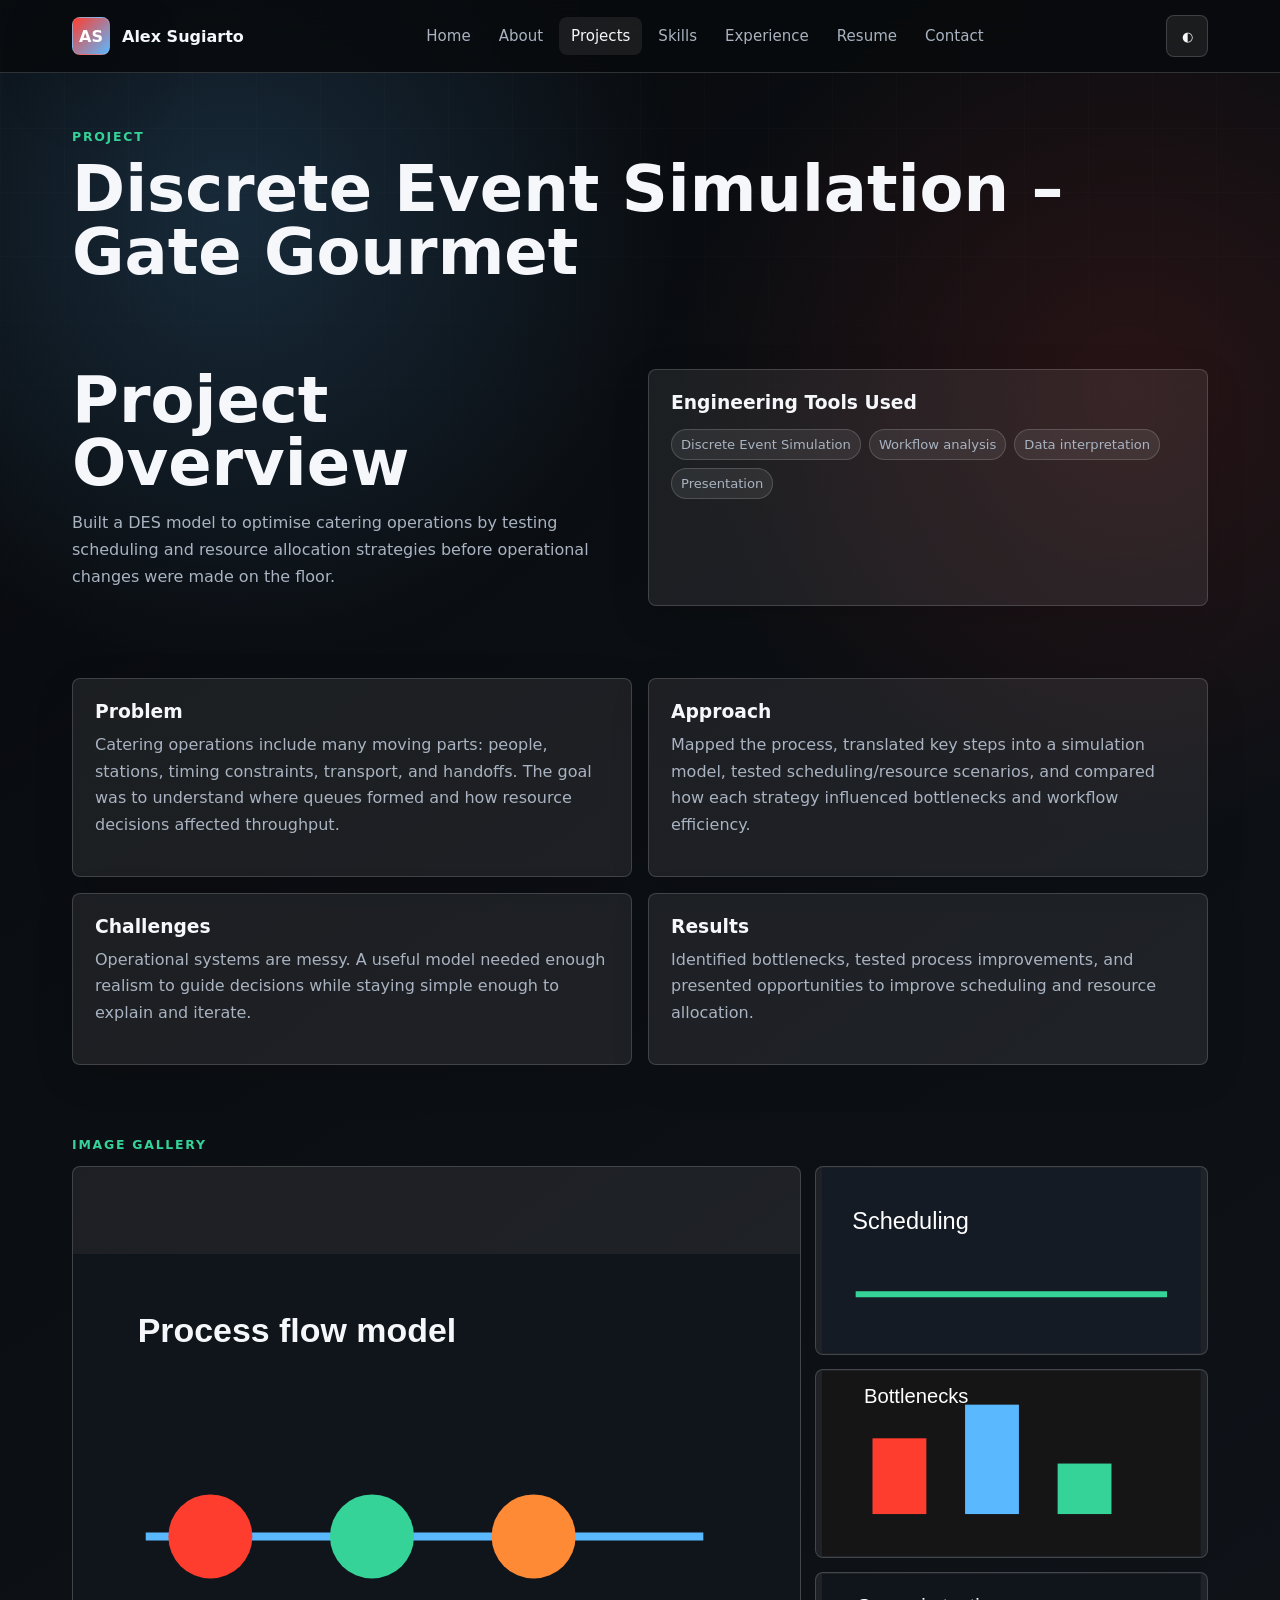
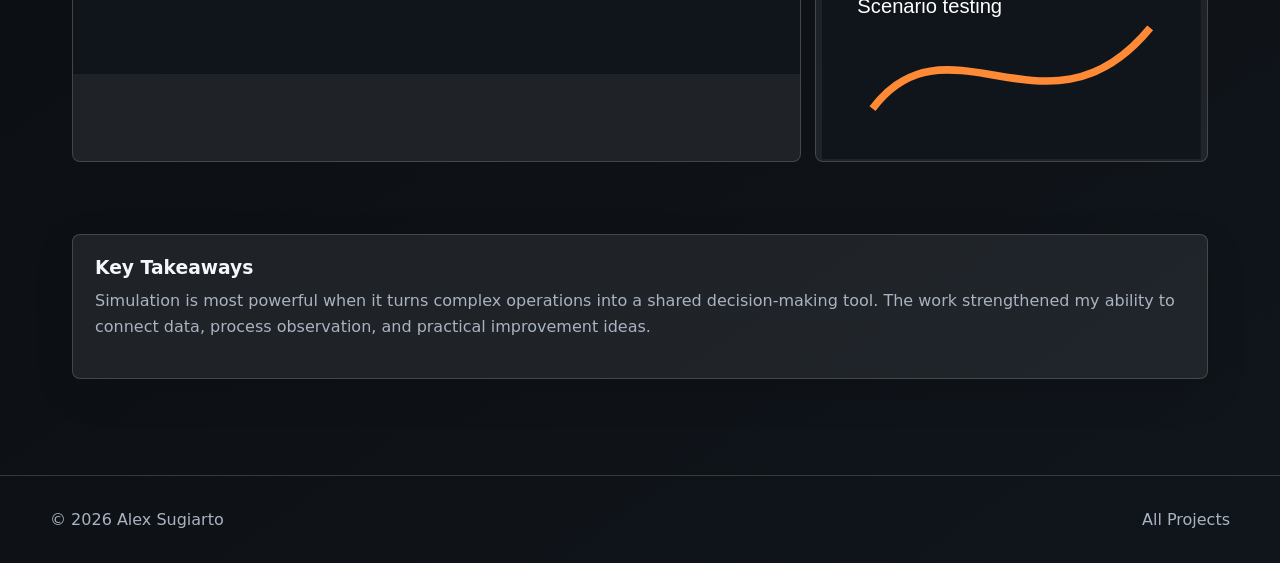
==== projects/gate-gourmet-des.html @ 31aed3fa "Add files via upload" ====
<!doctype html>
<html lang="en" data-theme="dark">
<head><meta charset="utf-8"><meta name="viewport" content="width=device-width, initial-scale=1"><title>Gate Gourmet DES | Alex Sugiarto</title><link rel="stylesheet" href="../assets/styles.css"></head>
<body>
  <header class="site-header"><nav class="nav"><a class="brand" href="../index.html"><span class="brand-mark">AS</span><span>Alex Sugiarto</span></a><div class="nav-links"><a href="../index.html">Home</a><a href="../about.html">About</a><a class="active" href="index.html">Projects</a><a href="../skills.html">Skills</a><a href="../experience.html">Experience</a><a href="../resume.html">Resume</a><a href="../contact.html">Contact</a></div><div class="nav-actions"><button class="icon-btn" data-theme-toggle aria-label="Toggle theme">◐</button><button class="menu-btn" data-menu-toggle aria-label="Open menu">☰</button></div></nav></header>
  <main class="page">
    <p class="eyebrow reveal">Project</p><h1 class="page-title reveal">Discrete Event Simulation – Gate Gourmet</h1>
    <section class="section grid two reveal"><div><h2>Project Overview</h2><p class="section-copy">Built a DES model to optimise catering operations by testing scheduling and resource allocation strategies before operational changes were made on the floor.</p></div><div class="card"><h3>Engineering Tools Used</h3><div class="tag-list"><span class="tag">Discrete Event Simulation</span><span class="tag">Workflow analysis</span><span class="tag">Data interpretation</span><span class="tag">Presentation</span></div></div></section>
    <section class="section grid two reveal"><article class="card"><h3>Problem</h3><p>Catering operations include many moving parts: people, stations, timing constraints, transport, and handoffs. The goal was to understand where queues formed and how resource decisions affected throughput.</p></article><article class="card"><h3>Approach</h3><p>Mapped the process, translated key steps into a simulation model, tested scheduling/resource scenarios, and compared how each strategy influenced bottlenecks and workflow efficiency.</p></article><article class="card"><h3>Challenges</h3><p>Operational systems are messy. A useful model needed enough realism to guide decisions while staying simple enough to explain and iterate.</p></article><article class="card"><h3>Results</h3><p>Identified bottlenecks, tested process improvements, and presented opportunities to improve scheduling and resource allocation.</p></article></section>
    <section class="section reveal" data-gallery><p class="eyebrow">Image Gallery</p><div class="gallery"><div class="gallery-main" data-gallery-main><svg viewBox="0 0 900 520"><rect width="900" height="520" fill="#10151b"/><path d="M90 350 H780" stroke="#5ab8ff" stroke-width="10"/><circle cx="170" cy="350" r="52" fill="#ff3d2e"/><circle cx="370" cy="350" r="52" fill="#36d399"/><circle cx="570" cy="350" r="52" fill="#ff8a36"/><text x="80" y="110" fill="#f5f7fb" font-size="42" font-family="Arial" font-weight="700">Process flow model</text></svg></div><div class="gallery-stack"><button class="gallery-thumb" data-gallery-thumb><svg viewBox="0 0 450 220"><rect width="450" height="220" fill="#141b24"/><path d="M40 150 H410" stroke="#36d399" stroke-width="7"/><text x="36" y="72" fill="#fff" font-size="28" font-family="Arial">Scheduling</text></svg></button><button class="gallery-thumb" data-gallery-thumb><svg viewBox="0 0 450 220"><rect width="450" height="220" fill="#151515"/><rect x="60" y="80" width="64" height="90" fill="#ff3d2e"/><rect x="170" y="40" width="64" height="130" fill="#5ab8ff"/><rect x="280" y="110" width="64" height="60" fill="#36d399"/><text x="50" y="38" fill="#fff" font-size="24" font-family="Arial">Bottlenecks</text></svg></button><button class="gallery-thumb" data-gallery-thumb><svg viewBox="0 0 450 220"><rect width="450" height="220" fill="#10151b"/><path d="M60 160 C150 40 270 210 390 64" fill="none" stroke="#ff8a36" stroke-width="9"/><text x="42" y="46" fill="#fff" font-size="24" font-family="Arial">Scenario testing</text></svg></button></div></div></section>
    <section class="section reveal"><div class="card"><h3>Key Takeaways</h3><p>Simulation is most powerful when it turns complex operations into a shared decision-making tool. The work strengthened my ability to connect data, process observation, and practical improvement ideas.</p></div></section>
  </main><footer class="footer"><div class="footer-inner"><span>© 2026 Alex Sugiarto</span><span><a href="index.html">All Projects</a></span></div></footer><script src="../assets/main.js"></script>
</body></html>
---- assets/styles.css ----
:root {
  color-scheme: dark;
  --bg: #080a0d;
  --bg-2: #10151b;
  --surface: rgba(255, 255, 255, 0.075);
  --surface-strong: rgba(255, 255, 255, 0.12);
  --text: #f5f7fb;
  --muted: #a9b3c1;
  --line: rgba(255, 255, 255, 0.16);
  --accent: #ff3d2e;
  --accent-2: #36d399;
  --accent-3: #5ab8ff;
  --shadow: 0 24px 70px rgba(0, 0, 0, 0.34);
  --radius: 8px;
  --max: 1180px;
  --font: Inter, ui-sans-serif, system-ui, -apple-system, BlinkMacSystemFont, "Segoe UI", sans-serif;
}

:root[data-theme="light"] {
  color-scheme: light;
  --bg: #f6f7f9;
  --bg-2: #ffffff;
  --surface: rgba(9, 18, 29, 0.062);
  --surface-strong: rgba(9, 18, 29, 0.1);
  --text: #111722;
  --muted: #53606f;
  --line: rgba(11, 22, 34, 0.16);
  --shadow: 0 24px 70px rgba(28, 39, 55, 0.14);
}

* { box-sizing: border-box; }

html {
  scroll-behavior: smooth;
}

body {
  margin: 0;
  font-family: var(--font);
  background:
    radial-gradient(circle at 18% 10%, rgba(90, 184, 255, 0.18), transparent 28rem),
    radial-gradient(circle at 88% 18%, rgba(255, 61, 46, 0.12), transparent 28rem),
    linear-gradient(145deg, var(--bg), var(--bg-2));
  color: var(--text);
  min-height: 100vh;
  letter-spacing: 0;
}

body::before {
  content: "";
  position: fixed;
  inset: 0;
  pointer-events: none;
  background-image:
    linear-gradient(rgba(255,255,255,0.035) 1px, transparent 1px),
    linear-gradient(90deg, rgba(255,255,255,0.035) 1px, transparent 1px);
  background-size: 64px 64px;
  mask-image: linear-gradient(to bottom, rgba(0,0,0,0.55), transparent 70%);
}

a { color: inherit; text-decoration: none; }

img, svg { max-width: 100%; display: block; }

.site-header {
  position: sticky;
  top: 0;
  z-index: 20;
  backdrop-filter: blur(18px);
  background: color-mix(in srgb, var(--bg) 82%, transparent);
  border-bottom: 1px solid var(--line);
}

.nav {
  max-width: var(--max);
  margin: 0 auto;
  min-height: 72px;
  padding: 0 22px;
  display: flex;
  align-items: center;
  justify-content: space-between;
  gap: 18px;
}

.brand {
  display: inline-flex;
  align-items: center;
  gap: 12px;
  font-weight: 800;
  white-space: nowrap;
}

.brand-mark {
  width: 38px;
  height: 38px;
  display: grid;
  place-items: center;
  border: 1px solid var(--line);
  background: linear-gradient(135deg, var(--accent), var(--accent-3));
  color: #fff;
  border-radius: 8px;
  box-shadow: var(--shadow);
}

.nav-links {
  display: flex;
  align-items: center;
  gap: 4px;
}

.nav-links a {
  padding: 10px 12px;
  border-radius: 8px;
  color: var(--muted);
  font-size: 0.94rem;
}

.nav-links a:hover,
.nav-links a.active {
  color: var(--text);
  background: var(--surface);
}

.nav-actions {
  display: flex;
  gap: 8px;
  align-items: center;
}

.icon-btn,
.menu-btn {
  width: 42px;
  height: 42px;
  border: 1px solid var(--line);
  background: var(--surface);
  color: var(--text);
  border-radius: 8px;
  display: grid;
  place-items: center;
  cursor: pointer;
}

.menu-btn { display: none; }

.page {
  max-width: var(--max);
  margin: 0 auto;
  padding: 56px 22px 96px;
}

.hero {
  display: grid;
  grid-template-columns: minmax(0, 1.04fr) minmax(320px, 0.96fr);
  gap: clamp(28px, 5vw, 72px);
  align-items: center;
  min-height: calc(100vh - 90px);
  padding-top: 16px;
}

.eyebrow {
  color: var(--accent-2);
  text-transform: uppercase;
  font-size: 0.78rem;
  font-weight: 800;
  letter-spacing: 0.14em;
  margin: 0 0 14px;
}

h1, h2, h3, p { margin-top: 0; }

h1 {
  font-size: clamp(3rem, 9vw, 7.4rem);
  line-height: 0.92;
  margin-bottom: 20px;
}

.title-line {
  color: var(--muted);
  font-size: clamp(1.15rem, 2.2vw, 1.55rem);
  margin-bottom: 24px;
}

.lead {
  color: var(--muted);
  font-size: 1.08rem;
  line-height: 1.72;
  max-width: 70ch;
}

.hero-actions,
.button-row {
  display: flex;
  flex-wrap: wrap;
  gap: 12px;
  margin-top: 28px;
}

.btn {
  display: inline-flex;
  align-items: center;
  justify-content: center;
  gap: 10px;
  min-height: 46px;
  padding: 0 18px;
  border-radius: 8px;
  border: 1px solid var(--line);
  color: var(--text);
  background: var(--surface);
  font-weight: 800;
  cursor: pointer;
  transition: transform 180ms ease, background 180ms ease, border-color 180ms ease;
}

.btn:hover {
  transform: translateY(-2px);
  background: var(--surface-strong);
}

.btn.primary {
  border-color: transparent;
  background: linear-gradient(135deg, var(--accent), #ff8a36);
  color: #fff;
}

.visual-stage {
  position: relative;
  min-height: 520px;
  display: grid;
  align-items: end;
}

.portrait-card {
  border: 1px solid var(--line);
  border-radius: var(--radius);
  overflow: hidden;
  background: linear-gradient(160deg, rgba(255,255,255,0.12), rgba(255,255,255,0.035));
  box-shadow: var(--shadow);
}

.portrait-card img,
.portrait-card svg {
  width: 100%;
  aspect-ratio: 4 / 5;
  object-fit: cover;
}

.telemetry {
  position: absolute;
  left: -18px;
  bottom: 34px;
  width: min(310px, 72%);
  border: 1px solid var(--line);
  border-radius: var(--radius);
  padding: 16px;
  background: color-mix(in srgb, var(--bg-2) 78%, transparent);
  backdrop-filter: blur(18px);
  box-shadow: var(--shadow);
}

.telemetry strong { display: block; margin-bottom: 8px; }

.meter {
  height: 7px;
  border-radius: 999px;
  background: var(--surface);
  overflow: hidden;
  margin: 10px 0;
}

.meter span {
  display: block;
  height: 100%;
  width: var(--value);
  background: linear-gradient(90deg, var(--accent), var(--accent-2), var(--accent-3));
}

.section {
  padding: 72px 0 0;
}

.section-head {
  display: flex;
  align-items: end;
  justify-content: space-between;
  gap: 24px;
  margin-bottom: 26px;
}

.section h2,
.page-title {
  font-size: clamp(2.05rem, 5vw, 4.4rem);
  line-height: 0.98;
  margin-bottom: 14px;
}

.section-copy {
  color: var(--muted);
  line-height: 1.7;
  max-width: 760px;
}

.grid {
  display: grid;
  gap: 16px;
}

.grid.two { grid-template-columns: repeat(2, minmax(0, 1fr)); }
.grid.three { grid-template-columns: repeat(3, minmax(0, 1fr)); }
.grid.four { grid-template-columns: repeat(4, minmax(0, 1fr)); }

.card {
  border: 1px solid var(--line);
  border-radius: var(--radius);
  background: var(--surface);
  padding: 22px;
  box-shadow: 0 12px 40px rgba(0,0,0,0.12);
}

.card h3 { margin-bottom: 10px; }

.card p,
.card li {
  color: var(--muted);
  line-height: 1.65;
}

.snapshot {
  display: grid;
  grid-template-columns: repeat(3, minmax(0, 1fr));
  gap: 12px;
}

.snapshot span {
  min-height: 74px;
  border: 1px solid var(--line);
  border-radius: 8px;
  background: var(--surface);
  padding: 14px;
  display: flex;
  align-items: end;
  font-weight: 800;
}

.project-card {
  display: grid;
  min-height: 300px;
  overflow: hidden;
  padding: 0;
}

.project-card .project-art {
  min-height: 155px;
  background: linear-gradient(135deg, rgba(255,61,46,0.24), rgba(90,184,255,0.2));
  border-bottom: 1px solid var(--line);
  display: grid;
  place-items: center;
}

.project-card .project-body {
  padding: 20px;
}

.mini-art {
  width: 100%;
  aspect-ratio: 16 / 9;
  border: 1px solid var(--line);
  border-radius: 8px;
  overflow: hidden;
  margin-bottom: 16px;
  background: var(--surface);
}

.mini-art svg {
  width: 100%;
  height: 100%;
}

.tag-list {
  display: flex;
  flex-wrap: wrap;
  gap: 8px;
  margin-top: 16px;
}

.tag {
  border: 1px solid var(--line);
  background: var(--surface);
  padding: 7px 9px;
  border-radius: 999px;
  color: var(--muted);
  font-size: 0.82rem;
}

.timeline {
  position: relative;
  display: grid;
  gap: 16px;
}

.timeline::before {
  content: "";
  position: absolute;
  left: 14px;
  top: 10px;
  bottom: 10px;
  width: 2px;
  background: var(--line);
}

.timeline-item {
  position: relative;
  padding-left: 46px;
}

.timeline-item::before {
  content: "";
  position: absolute;
  left: 6px;
  top: 22px;
  width: 18px;
  height: 18px;
  border-radius: 999px;
  background: var(--accent);
  box-shadow: 0 0 0 8px color-mix(in srgb, var(--accent) 22%, transparent);
}

.gallery {
  display: grid;
  grid-template-columns: 1.3fr 0.7fr;
  gap: 14px;
}

.gallery-main,
.gallery-thumb {
  border: 1px solid var(--line);
  border-radius: var(--radius);
  background: var(--surface);
  overflow: hidden;
}

.gallery-main svg,
.gallery-thumb svg {
  width: 100%;
  height: 100%;
}

.gallery-main {
  min-height: 420px;
}

.gallery-stack {
  display: grid;
  gap: 14px;
}

.gallery-thumb {
  min-height: 132px;
  cursor: pointer;
}

.skill-card {
  position: relative;
  overflow: hidden;
}

.skill-card::after {
  content: "";
  position: absolute;
  inset: auto 0 0 0;
  height: 4px;
  background: linear-gradient(90deg, var(--accent), var(--accent-2), var(--accent-3));
  transform: scaleX(var(--level, 0.8));
  transform-origin: left;
}

.resume-frame {
  width: 100%;
  min-height: 720px;
  border: 1px solid var(--line);
  border-radius: var(--radius);
  background: var(--surface);
}

.contact-form {
  display: grid;
  gap: 12px;
}

.field {
  display: grid;
  gap: 7px;
  color: var(--muted);
  font-weight: 700;
}

input, textarea {
  width: 100%;
  border: 1px solid var(--line);
  border-radius: 8px;
  background: color-mix(in srgb, var(--bg-2) 72%, transparent);
  color: var(--text);
  min-height: 46px;
  padding: 12px 13px;
  font: inherit;
}

textarea {
  min-height: 150px;
  resize: vertical;
}

.footer {
  border-top: 1px solid var(--line);
  padding: 34px 22px;
  color: var(--muted);
}

.footer-inner {
  max-width: var(--max);
  margin: 0 auto;
  display: flex;
  justify-content: space-between;
  gap: 18px;
  flex-wrap: wrap;
}

.reveal {
  opacity: 0;
  transform: translateY(22px);
  transition: opacity 650ms ease, transform 650ms ease;
}

.reveal.in-view {
  opacity: 1;
  transform: translateY(0);
}

@media (max-width: 980px) {
  .hero,
  .grid.two,
  .grid.three,
  .grid.four,
  .gallery {
    grid-template-columns: 1fr;
  }

  .visual-stage {
    min-height: auto;
  }

  .telemetry {
    position: relative;
    left: auto;
    bottom: auto;
    width: 100%;
    margin-top: 12px;
  }

  .snapshot {
    grid-template-columns: repeat(2, minmax(0, 1fr));
  }

  .nav-links {
    position: fixed;
    inset: 72px 12px auto;
    display: none;
    flex-direction: column;
    align-items: stretch;
    padding: 10px;
    border: 1px solid var(--line);
    border-radius: 8px;
    background: var(--bg-2);
    box-shadow: var(--shadow);
  }

  .nav-links.open {
    display: flex;
  }

  .menu-btn { display: grid; }
}

@media (max-width: 620px) {
  .page { padding-top: 34px; }
  .snapshot { grid-template-columns: 1fr; }
  .section-head { display: block; }
  .hero-actions .btn,
  .button-row .btn { width: 100%; }
  .gallery-main { min-height: 300px; }
}

@media (prefers-reduced-motion: reduce) {
  *, *::before, *::after {
    animation-duration: 0.01ms !important;
    transition-duration: 0.01ms !important;
    scroll-behavior: auto !important;
  }
}
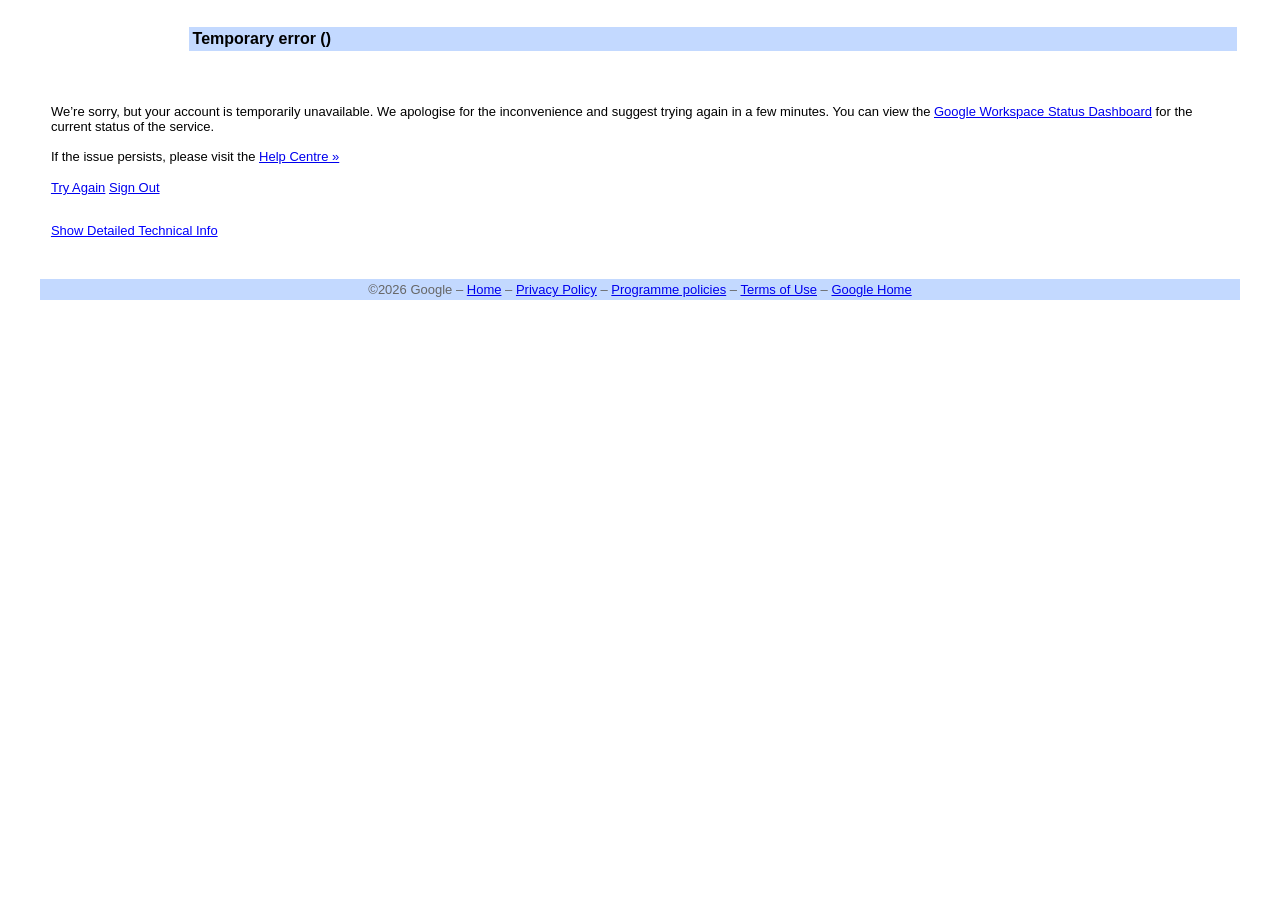
==== commit c7e45938: "Add files via upload" ====
--- a/projects/gate-gourmet-des.html
+++ b/projects/gate-gourmet-des.html
@@ -1,13 +1,158 @@
-<!doctype html>
-<html lang="en" data-theme="dark">
-<head><meta charset="utf-8"><meta name="viewport" content="width=device-width, initial-scale=1"><title>Gate Gourmet DES | Alex Sugiarto</title><link rel="stylesheet" href="../assets/styles.css"></head>
-<body>
-  <header class="site-header"><nav class="nav"><a class="brand" href="../index.html"><span class="brand-mark">AS</span><span>Alex Sugiarto</span></a><div class="nav-links"><a href="../index.html">Home</a><a href="../about.html">About</a><a class="active" href="index.html">Projects</a><a href="../skills.html">Skills</a><a href="../experience.html">Experience</a><a href="../resume.html">Resume</a><a href="../contact.html">Contact</a></div><div class="nav-actions"><button class="icon-btn" data-theme-toggle aria-label="Toggle theme">◐</button><button class="menu-btn" data-menu-toggle aria-label="Open menu">☰</button></div></nav></header>
-  <main class="page">
-    <p class="eyebrow reveal">Project</p><h1 class="page-title reveal">Discrete Event Simulation – Gate Gourmet</h1>
-    <section class="section grid two reveal"><div><h2>Project Overview</h2><p class="section-copy">Built a DES model to optimise catering operations by testing scheduling and resource allocation strategies before operational changes were made on the floor.</p></div><div class="card"><h3>Engineering Tools Used</h3><div class="tag-list"><span class="tag">Discrete Event Simulation</span><span class="tag">Workflow analysis</span><span class="tag">Data interpretation</span><span class="tag">Presentation</span></div></div></section>
-    <section class="section grid two reveal"><article class="card"><h3>Problem</h3><p>Catering operations include many moving parts: people, stations, timing constraints, transport, and handoffs. The goal was to understand where queues formed and how resource decisions affected throughput.</p></article><article class="card"><h3>Approach</h3><p>Mapped the process, translated key steps into a simulation model, tested scheduling/resource scenarios, and compared how each strategy influenced bottlenecks and workflow efficiency.</p></article><article class="card"><h3>Challenges</h3><p>Operational systems are messy. A useful model needed enough realism to guide decisions while staying simple enough to explain and iterate.</p></article><article class="card"><h3>Results</h3><p>Identified bottlenecks, tested process improvements, and presented opportunities to improve scheduling and resource allocation.</p></article></section>
-    <section class="section reveal" data-gallery><p class="eyebrow">Image Gallery</p><div class="gallery"><div class="gallery-main" data-gallery-main><svg viewBox="0 0 900 520"><rect width="900" height="520" fill="#10151b"/><path d="M90 350 H780" stroke="#5ab8ff" stroke-width="10"/><circle cx="170" cy="350" r="52" fill="#ff3d2e"/><circle cx="370" cy="350" r="52" fill="#36d399"/><circle cx="570" cy="350" r="52" fill="#ff8a36"/><text x="80" y="110" fill="#f5f7fb" font-size="42" font-family="Arial" font-weight="700">Process flow model</text></svg></div><div class="gallery-stack"><button class="gallery-thumb" data-gallery-thumb><svg viewBox="0 0 450 220"><rect width="450" height="220" fill="#141b24"/><path d="M40 150 H410" stroke="#36d399" stroke-width="7"/><text x="36" y="72" fill="#fff" font-size="28" font-family="Arial">Scheduling</text></svg></button><button class="gallery-thumb" data-gallery-thumb><svg viewBox="0 0 450 220"><rect width="450" height="220" fill="#151515"/><rect x="60" y="80" width="64" height="90" fill="#ff3d2e"/><rect x="170" y="40" width="64" height="130" fill="#5ab8ff"/><rect x="280" y="110" width="64" height="60" fill="#36d399"/><text x="50" y="38" fill="#fff" font-size="24" font-family="Arial">Bottlenecks</text></svg></button><button class="gallery-thumb" data-gallery-thumb><svg viewBox="0 0 450 220"><rect width="450" height="220" fill="#10151b"/><path d="M60 160 C150 40 270 210 390 64" fill="none" stroke="#ff8a36" stroke-width="9"/><text x="42" y="46" fill="#fff" font-size="24" font-family="Arial">Scenario testing</text></svg></button></div></div></section>
-    <section class="section reveal"><div class="card"><h3>Key Takeaways</h3><p>Simulation is most powerful when it turns complex operations into a shared decision-making tool. The work strengthened my ability to connect data, process observation, and practical improvement ideas.</p></div></section>
-  </main><footer class="footer"><div class="footer-inner"><span>© 2026 Alex Sugiarto</span><span><a href="index.html">All Projects</a></span></div></footer><script src="../assets/main.js"></script>
-</body></html>
+<!DOCTYPE html><html lang="en-GB"><head><script nonce="fDxkL8TnKhTzaaH8ArAQYQ">window['ppConfig'] = {productName: 'f5d2d15df40228d131c077757f2e5597', deleteIsEnforced:  false , sealIsEnforced:  false , heartbeatRate:  0.5 , periodicReportingRateMillis:  60000.0 , disableAllReporting:  true };(function(){'use strict';function k(a){var b=0;return function(){return b<a.length?{done:!1,value:a[b++]}:{done:!0}}}function l(a){var b=typeof Symbol!="undefined"&&Symbol.iterator&&a[Symbol.iterator];if(b)return b.call(a);if(typeof a.length=="number")return{next:k(a)};throw Error(String(a)+" is not an iterable or ArrayLike");}var m=typeof Object.defineProperties=="function"?Object.defineProperty:function(a,b,c){if(a==Array.prototype||a==Object.prototype)return a;a[b]=c.value;return a};
+function n(a){a=["object"==typeof globalThis&&globalThis,a,"object"==typeof window&&window,"object"==typeof self&&self,"object"==typeof global&&global];for(var b=0;b<a.length;++b){var c=a[b];if(c&&c.Math==Math)return c}throw Error("Cannot find global object");}var p=n(this);function q(a,b){if(b)a:{var c=p;a=a.split(".");for(var d=0;d<a.length-1;d++){var e=a[d];if(!(e in c))break a;c=c[e]}a=a[a.length-1];d=c[a];b=b(d);b!=d&&b!=null&&m(c,a,{configurable:!0,writable:!0,value:b})}}
+q("Object.is",function(a){return a?a:function(b,c){return b===c?b!==0||1/b===1/c:b!==b&&c!==c}});q("Array.prototype.includes",function(a){return a?a:function(b,c){var d=this;d instanceof String&&(d=String(d));var e=d.length;c=c||0;for(c<0&&(c=Math.max(c+e,0));c<e;c++){var f=d[c];if(f===b||Object.is(f,b))return!0}return!1}});
+q("String.prototype.includes",function(a){return a?a:function(b,c){if(this==null)throw new TypeError("The 'this' value for String.prototype.includes must not be null or undefined");if(b instanceof RegExp)throw new TypeError("First argument to String.prototype.includes must not be a regular expression");return this.indexOf(b,c||0)!==-1}});function r(a,b,c){a("https://csp.withgoogle.com/csp/proto/"+encodeURIComponent(b),JSON.stringify(c))}function t(){var a;if((a=window.ppConfig)==null?0:a.disableAllReporting)return function(){};var b,c,d,e;return(e=(b=window)==null?void 0:(c=b.navigator)==null?void 0:(d=c.sendBeacon)==null?void 0:d.bind(navigator))!=null?e:u}function u(a,b){var c=new XMLHttpRequest;c.open("POST",a);c.send(b)}
+function v(){var a=(w=Object.prototype)==null?void 0:w.__lookupGetter__("__proto__"),b=x,c=y;return function(){var d=a.call(this),e,f,g,h;r(c,b,{type:"ACCESS_GET",origin:(f=window.location.origin)!=null?f:"unknown",report:{className:(g=d==null?void 0:(e=d.constructor)==null?void 0:e.name)!=null?g:"unknown",stackTrace:(h=Error().stack)!=null?h:"unknown"}});return d}}
+function z(){var a=(A=Object.prototype)==null?void 0:A.__lookupSetter__("__proto__"),b=x,c=y;return function(d){d=a.call(this,d);var e,f,g,h;r(c,b,{type:"ACCESS_SET",origin:(f=window.location.origin)!=null?f:"unknown",report:{className:(g=d==null?void 0:(e=d.constructor)==null?void 0:e.name)!=null?g:"unknown",stackTrace:(h=Error().stack)!=null?h:"unknown"}});return d}}function B(a,b){C(a.productName,b);setInterval(function(){C(a.productName,b)},a.periodicReportingRateMillis)}
+var D="constructor __defineGetter__ __defineSetter__ hasOwnProperty __lookupGetter__ __lookupSetter__ isPrototypeOf propertyIsEnumerable toString valueOf __proto__ toLocaleString x_ngfn_x".split(" "),E=D.concat,F=navigator.userAgent.match(/Firefox\/([0-9]+)\./),G=(!F||F.length<2?0:Number(F[1])<75)?["toSource"]:[],H;if(G instanceof Array)H=G;else{for(var I=l(G),J,K=[];!(J=I.next()).done;)K.push(J.value);H=K}var L=E.call(D,H),M=[];
+function C(a,b){for(var c=[],d=l(Object.getOwnPropertyNames(Object.prototype)),e=d.next();!e.done;e=d.next())e=e.value,L.includes(e)||M.includes(e)||c.push(e);e=Object.prototype;d=[];for(var f=0;f<c.length;f++){var g=c[f];d[f]={name:g,descriptor:Object.getOwnPropertyDescriptor(Object.prototype,g),type:typeof e[g]}}if(d.length!==0){c=l(d);for(e=c.next();!e.done;e=c.next())M.push(e.value.name);var h;r(b,a,{type:"SEAL",origin:(h=window.location.origin)!=null?h:"unknown",report:{blockers:d}})}};var N=Math.random(),O=t(),P=window.ppConfig;P&&(P.disableAllReporting||P.deleteIsEnforced&&P.sealIsEnforced||N<P.heartbeatRate&&r(O,P.productName,{origin:window.location.origin,type:"HEARTBEAT"}));var y=t(),Q=window.ppConfig;if(Q)if(Q.deleteIsEnforced)delete Object.prototype.__proto__;else if(!Q.disableAllReporting){var x=Q.productName;try{var w,A;Object.defineProperty(Object.prototype,"__proto__",{enumerable:!1,get:v(),set:z()})}catch(a){}}
+(function(){var a=t(),b=window.ppConfig;b&&(b.sealIsEnforced?Object.seal(Object.prototype):b.disableAllReporting||(document.readyState!=="loading"?B(b,a):document.addEventListener("DOMContentLoaded",function(){B(b,a)})))})();}).call(this);
+</script><meta http-equiv="Content-Type" content="text/html; charset=UTF-8"><title>Gmail</title><meta http-equiv="X-UA-Compatible" content="IE=edge"><meta name="google" value="notranslate"><meta name="application-name" content="Gmail"><meta name="description" content="Google&#39;s approach to email"><meta name="application-url" content="https://mail.google.com/mail/u/0/"><meta name="google" content="notranslate"><link rel="canonical" href="https://mail.google.com/mail/"/><link rel="shortcut icon" href="https://ssl.gstatic.com/ui/v1/icons/mail/images/favicon_gmail_2026_v2.ico" type="image/x-icon"><link rel="alternate" type="application/atom+xml" title="Gmail Atom Feed" href="feed/atom"><link rel="manifest" href="/mail/u/0/manifest.json" crossorigin="use-credentials"><link rel="preload" as="script" href="/_/scs/mail-static/_/js/k=gmail.main.en_GB.kQZ5mRZDHFQ.es5.OL/am=wAIAAAAAIPGnAvD4f08fbAABAP_lwc_XB_5aF93_fxgCwYCHgKkeDaAH0GWtkJ7____d_FoA_N2Gy3A-fyQAIMDW0W358BCrqzQCAFwAAMCpm5xmAgAAAAAAAAAAAAAAAAAAAHxGNjIpMA/d=1/im=1/dg=0/br=1/wt=1/rs=AHGWq9BQNk4jT6KUJumMEmUeX1T1FqwTWQ/cb=loaded_0/m=b?cb=b0222df0" nonce="fDxkL8TnKhTzaaH8ArAQYQ"><link rel="preload" as="script" href="/_/scs/mail-static/_/js/k=gmail.main.en_GB.kQZ5mRZDHFQ.es5.OL/am=wAIAAAAAIPGnAvD4f08fbAABAP_lwc_XB_5aF93_fxgCwYCHgKkeDaAH0GWtkJ7____d_FoA_N2Gy3A-fyQAIMDW0W358BCrqzQCAFwAAMCpm5xmAgAAAAAAAAAAAAAAAAAAAHxGNjIpMA/d=1/exm=b/ed=1/im=1/dg=0/br=1/wt=1/rs=AHGWq9BQNk4jT6KUJumMEmUeX1T1FqwTWQ/cb=loaded_1/m=a?cb=b0222df0" nonce="fDxkL8TnKhTzaaH8ArAQYQ"><link rel="preload" as="script" href="/_/scs/mail-static/_/js/k=gmail.main.en_GB.kQZ5mRZDHFQ.es5.OL/am=wAIAAAAAIPGnAvD4f08fbAABAP_lwc_XB_5aF93_fxgCwYCHgKkeDaAH0GWtkJ7____d_FoA_N2Gy3A-fyQAIMDW0W358BCrqzQCAFwAAMCpm5xmAgAAAAAAAAAAAAAAAAAAAHxGNjIpMA/d=1/exm=a,b/ed=1/im=1/dg=0/br=1/wt=1/rs=AHGWq9BQNk4jT6KUJumMEmUeX1T1FqwTWQ/cb=loaded_2/m=m,m_i?cb=b0222df0" nonce="fDxkL8TnKhTzaaH8ArAQYQ"><link rel="preload" as="script" href="/_/scs/mail-static/_/js/k=gmail.main.en_GB.kQZ5mRZDHFQ.es5.OL/am=wAIAAAAAIPGnAvD4f08fbAABAP_lwc_XB_5aF93_fxgCwYCHgKkeDaAH0GWtkJ7____d_FoA_N2Gy3A-fyQAIMDW0W358BCrqzQCAFwAAMCpm5xmAgAAAAAAAAAAAAAAAAAAAHxGNjIpMA/d=1/exm=a,b,m,m_i/ed=1/im=1/dg=0/br=1/wt=1/rs=AHGWq9BQNk4jT6KUJumMEmUeX1T1FqwTWQ/cb=loaded_3/m=ebdd,sps,l,spit,t,it,anc?cb=b0222df0" nonce="fDxkL8TnKhTzaaH8ArAQYQ"><style type="text/css" nonce="KER4KzwRBVY5xLbu8-8blA">@font-face{font-family:'Google Sans';font-style:italic;font-weight:400;src:url(//fonts.gstatic.com/s/googlesans/v62/4Ua9rENHsxJlGDuGo1OIlL3L2JB874GPhFI9_IqmuRqGpjeaLi42kO8QpnQOs5beU3yksanMY0EhlzvKFho5.woff2)format('woff2');unicode-range:U+0308,U+0530-058F,U+2010,U+2024,U+25CC,U+FB13-FB17;}@font-face{font-family:'Google Sans';font-style:italic;font-weight:400;src:url(//fonts.gstatic.com/s/googlesans/v62/4Ua9rENHsxJlGDuGo1OIlL3L2JB874GPhFI9_IqmuRqGpjeaLi42kO8QpnQOs5beU3yksanMY0EhlznKFho5.woff2)format('woff2');unicode-range:U+0951-0952,U+0964-0965,U+0980-09FE,U+1CD0,U+1CD2,U+1CD5-1CD6,U+1CD8,U+1CE1,U+1CEA,U+1CED,U+1CF2,U+1CF5-1CF7,U+200C-200D,U+20B9,U+25CC,U+A8F1;}@font-face{font-family:'Google Sans';font-style:italic;font-weight:400;src:url(//fonts.gstatic.com/s/googlesans/v62/4Ua9rENHsxJlGDuGo1OIlL3L2JB874GPhFI9_IqmuRqGpjeaLi42kO8QpnQOs5beU3yksanMY0EhlwTKFho5.woff2)format('woff2');unicode-range:U+02C7,U+02D8-02D9,U+02DB,U+0307,U+1400-167F,U+18B0-18F5,U+25CC,U+11AB0-11ABF;}@font-face{font-family:'Google Sans';font-style:italic;font-weight:400;src:url(//fonts.gstatic.com/s/googlesans/v62/4Ua9rENHsxJlGDuGo1OIlL3L2JB874GPhFI9_IqmuRqGpjeaLi42kO8QpnQOs5beU3yksanMY0EhlybKFho5.woff2)format('woff2');unicode-range:U+0460-052F,U+1C80-1C8A,U+20B4,U+2DE0-2DFF,U+A640-A69F,U+FE2E-FE2F;}@font-face{font-family:'Google Sans';font-style:italic;font-weight:400;src:url(//fonts.gstatic.com/s/googlesans/v62/4Ua9rENHsxJlGDuGo1OIlL3L2JB874GPhFI9_IqmuRqGpjeaLi42kO8QpnQOs5beU3yksanMY0Ehly_KFho5.woff2)format('woff2');unicode-range:U+0301,U+0400-045F,U+0490-0491,U+04B0-04B1,U+2116;}@font-face{font-family:'Google Sans';font-style:italic;font-weight:400;src:url(//fonts.gstatic.com/s/googlesans/v62/4Ua9rENHsxJlGDuGo1OIlL3L2JB874GPhFI9_IqmuRqGpjeaLi42kO8QpnQOs5beU3yksanMY0EhlyrKFho5.woff2)format('woff2');unicode-range:U+0900-097F,U+1CD0-1CF9,U+200C-200D,U+20A8,U+20B9,U+20F0,U+25CC,U+A830-A839,U+A8E0-A8FF,U+11B00-11B09;}@font-face{font-family:'Google Sans';font-style:italic;font-weight:400;src:url(//fonts.gstatic.com/s/googlesans/v62/4Ua9rENHsxJlGDuGo1OIlL3L2JB874GPhFI9_IqmuRqGpjeaLi42kO8QpnQOs5beU3yksanMY0EhlzrKFho5.woff2)format('woff2');unicode-range:U+030E,U+1200-1399,U+2D80-2DDE,U+AB01-AB2E,U+1E7E0-1E7E6,U+1E7E8-1E7EB,U+1E7ED-1E7EE,U+1E7F0-1E7FE;}@font-face{font-family:'Google Sans';font-style:italic;font-weight:400;src:url(//fonts.gstatic.com/s/googlesans/v62/4Ua9rENHsxJlGDuGo1OIlL3L2JB874GPhFI9_IqmuRqGpjeaLi42kO8QpnQOs5beU3yksanMY0EhlzTKFho5.woff2)format('woff2');unicode-range:U+0589,U+10A0-10FF,U+1C90-1CBA,U+1CBD-1CBF,U+205A,U+2D00-2D2F,U+2E31;}@font-face{font-family:'Google Sans';font-style:italic;font-weight:400;src:url(//fonts.gstatic.com/s/googlesans/v62/4Ua9rENHsxJlGDuGo1OIlL3L2JB874GPhFI9_IqmuRqGpjeaLi42kO8QpnQOs5beU3yksanMY0EhlyfKFho5.woff2)format('woff2');unicode-range:U+1F00-1FFF;}@font-face{font-family:'Google Sans';font-style:italic;font-weight:400;src:url(//fonts.gstatic.com/s/googlesans/v62/4Ua9rENHsxJlGDuGo1OIlL3L2JB874GPhFI9_IqmuRqGpjeaLi42kO8QpnQOs5beU3yksanMY0EhlyjKFho5.woff2)format('woff2');unicode-range:U+0370-0377,U+037A-037F,U+0384-038A,U+038C,U+038E-03A1,U+03A3-03FF;}@font-face{font-family:'Google Sans';font-style:italic;font-weight:400;src:url(//fonts.gstatic.com/s/googlesans/v62/4Ua9rENHsxJlGDuGo1OIlL3L2JB874GPhFI9_IqmuRqGpjeaLi42kO8QpnQOs5beU3yksanMY0EhlzDKFho5.woff2)format('woff2');unicode-range:U+0951-0952,U+0964-0965,U+0A80-0AFF,U+200C-200D,U+20B9,U+25CC,U+A830-A839;}@font-face{font-family:'Google Sans';font-style:italic;font-weight:400;src:url(//fonts.gstatic.com/s/googlesans/v62/4Ua9rENHsxJlGDuGo1OIlL3L2JB874GPhFI9_IqmuRqGpjeaLi42kO8QpnQOs5beU3yksanMY0EhlwjKFho5.woff2)format('woff2');unicode-range:U+0951-0952,U+0964-0965,U+0A01-0A76,U+200C-200D,U+20B9,U+25CC,U+262C,U+A830-A839;}@font-face{font-family:'Google Sans';font-style:italic;font-weight:400;src:url(//fonts.gstatic.com/s/googlesans/v62/4Ua9rENHsxJlGDuGo1OIlL3L2JB874GPhFI9_IqmuRqGpjeaLi42kO8QpnQOs5beU3yksanMY0EhlynKFho5.woff2)format('woff2');unicode-range:U+0307-0308,U+0590-05FF,U+200C-2010,U+20AA,U+25CC,U+FB1D-FB4F;}@font-face{font-family:'Google Sans';font-style:italic;font-weight:400;src:url(//fonts.gstatic.com/s/googlesans/v62/4Ua9rENHsxJlGDuGo1OIlL3L2JB874GPhFI9_IqmuRqGpjeaLi42kO8QpnQOs5beU3yksanMY0EhlyDKFho5.woff2)format('woff2');unicode-range:U+1780-17FF,U+19E0-19FF,U+200C-200D,U+25CC;}@font-face{font-family:'Google Sans';font-style:italic;font-weight:400;src:url(//fonts.gstatic.com/s/googlesans/v62/4Ua9rENHsxJlGDuGo1OIlL3L2JB874GPhFI9_IqmuRqGpjeaLi42kO8QpnQOs5beU3yksanMY0EhlyLKFho5.woff2)format('woff2');unicode-range:U+0E81-0EDF,U+200C-200D,U+25CC;}@font-face{font-family:'Google Sans';font-style:italic;font-weight:400;src:url(//fonts.gstatic.com/s/googlesans/v62/4Ua9rENHsxJlGDuGo1OIlL3L2JB874GPhFI9_IqmuRqGpjeaLi42kO8QpnQOs5beU3yksanMY0EhlzPKFho5.woff2)format('woff2');unicode-range:U+0307,U+0323,U+0951-0952,U+0964-0965,U+0D00-0D7F,U+1CDA,U+1CF2,U+200C-200D,U+20B9,U+25CC,U+A830-A832;}@font-face{font-family:'Google Sans';font-style:italic;font-weight:400;src:url(//fonts.gstatic.com/s/googlesans/v62/4Ua9rENHsxJlGDuGo1OIlL3L2JB874GPhFI9_IqmuRqGpjeaLi42kO8QpnQOs5beU3yksanMY0EhlzLKFho5.woff2)format('woff2');unicode-range:U+0951-0952,U+0964-0965,U+0B01-0B77,U+1CDA,U+1CF2,U+200C-200D,U+20B9,U+25CC;}@font-face{font-family:'Google Sans';font-style:italic;font-weight:400;src:url(//fonts.gstatic.com/s/googlesans/v62/4Ua9rENHsxJlGDuGo1OIlL3L2JB874GPhFI9_IqmuRqGpjeaLi42kO8QpnQOs5beU3yksanMY0EhlzbKFho5.woff2)format('woff2');unicode-range:U+0964-0965,U+0D81-0DF4,U+1CF2,U+200C-200D,U+25CC,U+111E1-111F4;}@font-face{font-family:'Google Sans';font-style:italic;font-weight:400;src:url(//fonts.gstatic.com/s/googlesans/v62/4Ua9rENHsxJlGDuGo1OIlL3L2JB874GPhFI9_IqmuRqGpjeaLi42kO8QpnQOs5beU3yksanMY0Ehl0XKFho5.woff2)format('woff2');unicode-range:U+0001-000C,U+000E-001F,U+007F-009F,U+20DD-20E0,U+20E2-20E4,U+2150-218F,U+2190,U+2192,U+2194-2199,U+21AF,U+21E6-21F0,U+21F3,U+2218-2219,U+2299,U+22C4-22C6,U+2300-243F,U+2440-244A,U+2460-24FF,U+25A0-27BF,U+2800-28FF,U+2921-2922,U+2981,U+29BF,U+29EB,U+2B00-2BFF,U+4DC0-4DFF,U+FFF9-FFFB,U+10140-1018E,U+10190-1019C,U+101A0,U+101D0-101FD,U+102E0-102FB,U+10E60-10E7E,U+1D2C0-1D2D3,U+1D2E0-1D37F,U+1F000-1F0FF,U+1F100-1F1AD,U+1F1E6-1F1FF,U+1F30D-1F30F,U+1F315,U+1F31C,U+1F31E,U+1F320-1F32C,U+1F336,U+1F378,U+1F37D,U+1F382,U+1F393-1F39F,U+1F3A7-1F3A8,U+1F3AC-1F3AF,U+1F3C2,U+1F3C4-1F3C6,U+1F3CA-1F3CE,U+1F3D4-1F3E0,U+1F3ED,U+1F3F1-1F3F3,U+1F3F5-1F3F7,U+1F408,U+1F415,U+1F41F,U+1F426,U+1F43F,U+1F441-1F442,U+1F444,U+1F446-1F449,U+1F44C-1F44E,U+1F453,U+1F46A,U+1F47D,U+1F4A3,U+1F4B0,U+1F4B3,U+1F4B9,U+1F4BB,U+1F4BF,U+1F4C8-1F4CB,U+1F4D6,U+1F4DA,U+1F4DF,U+1F4E3-1F4E6,U+1F4EA-1F4ED,U+1F4F7,U+1F4F9-1F4FB,U+1F4FD-1F4FE,U+1F503,U+1F507-1F50B,U+1F50D,U+1F512-1F513,U+1F53E-1F54A,U+1F54F-1F5FA,U+1F610,U+1F650-1F67F,U+1F687,U+1F68D,U+1F691,U+1F694,U+1F698,U+1F6AD,U+1F6B2,U+1F6B9-1F6BA,U+1F6BC,U+1F6C6-1F6CF,U+1F6D3-1F6D7,U+1F6E0-1F6EA,U+1F6F0-1F6F3,U+1F6F7-1F6FC,U+1F700-1F7FF,U+1F800-1F80B,U+1F810-1F847,U+1F850-1F859,U+1F860-1F887,U+1F890-1F8AD,U+1F8B0-1F8BB,U+1F8C0-1F8C1,U+1F900-1F90B,U+1F93B,U+1F946,U+1F984,U+1F996,U+1F9E9,U+1FA00-1FA6F,U+1FA70-1FA7C,U+1FA80-1FA89,U+1FA8F-1FAC6,U+1FACE-1FADC,U+1FADF-1FAE9,U+1FAF0-1FAF8,U+1FB00-1FBFF;}@font-face{font-family:'Google Sans';font-style:italic;font-weight:400;src:url(//fonts.gstatic.com/s/googlesans/v62/4Ua9rENHsxJlGDuGo1OIlL3L2JB874GPhFI9_IqmuRqGpjeaLi42kO8QpnQOs5beU3yksanMY0Ehlz3KFho5.woff2)format('woff2');unicode-range:U+0964-0965,U+0B82-0BFA,U+200C-200D,U+20B9,U+25CC;}@font-face{font-family:'Google Sans';font-style:italic;font-weight:400;src:url(//fonts.gstatic.com/s/googlesans/v62/4Ua9rENHsxJlGDuGo1OIlL3L2JB874GPhFI9_IqmuRqGpjeaLi42kO8QpnQOs5beU3yksanMY0EhlzfKFho5.woff2)format('woff2');unicode-range:U+0951-0952,U+0964-0965,U+0C00-0C7F,U+1CDA,U+1CF2,U+200C-200D,U+25CC;}@font-face{font-family:'Google Sans';font-style:italic;font-weight:400;src:url(//fonts.gstatic.com/s/googlesans/v62/4Ua9rENHsxJlGDuGo1OIlL3L2JB874GPhFI9_IqmuRqGpjeaLi42kO8QpnQOs5beU3yksanMY0Ehlz_KFho5.woff2)format('woff2');unicode-range:U+02D7,U+0303,U+0331,U+0E01-0E5B,U+200C-200D,U+25CC;}@font-face{font-family:'Google Sans';font-style:italic;font-weight:400;src:url(//fonts.gstatic.com/s/googlesans/v62/4Ua9rENHsxJlGDuGo1OIlL3L2JB874GPhFI9_IqmuRqGpjeaLi42kO8QpnQOs5beU3yksanMY0EhlyTKFho5.woff2)format('woff2');unicode-range:U+0102-0103,U+0110-0111,U+0128-0129,U+0168-0169,U+01A0-01A1,U+01AF-01B0,U+0300-0301,U+0303-0304,U+0308-0309,U+0323,U+0329,U+1EA0-1EF9,U+20AB;}@font-face{font-family:'Google Sans';font-style:italic;font-weight:400;src:url(//fonts.gstatic.com/s/googlesans/v62/4Ua9rENHsxJlGDuGo1OIlL3L2JB874GPhFI9_IqmuRqGpjeaLi42kO8QpnQOs5beU3yksanMY0EhlyXKFho5.woff2)format('woff2');unicode-range:U+0100-02BA,U+02BD-02C5,U+02C7-02CC,U+02CE-02D7,U+02DD-02FF,U+0304,U+0308,U+0329,U+1D00-1DBF,U+1E00-1E9F,U+1EF2-1EFF,U+2020,U+20A0-20AB,U+20AD-20C0,U+2113,U+2C60-2C7F,U+A720-A7FF;}@font-face{font-family:'Google Sans';font-style:italic;font-weight:400;src:url(//fonts.gstatic.com/s/googlesans/v62/4Ua9rENHsxJlGDuGo1OIlL3L2JB874GPhFI9_IqmuRqGpjeaLi42kO8QpnQOs5beU3yksanMY0EhlyvKFg.woff2)format('woff2');unicode-range:U+0000-00FF,U+0131,U+0152-0153,U+02BB-02BC,U+02C6,U+02DA,U+02DC,U+0304,U+0308,U+0329,U+2000-206F,U+20AC,U+2122,U+2191,U+2193,U+2212,U+2215,U+FEFF,U+FFFD;}@font-face{font-family:'Google Sans';font-style:normal;font-weight:400;src:url(//fonts.gstatic.com/s/googlesans/v62/4UaRrENHsxJlGDuGo1OIlJfC6l_24rlCK1Yo_Iq2rgCIlsw.woff2)format('woff2');unicode-range:U+0308,U+0530-058F,U+2010,U+2024,U+25CC,U+FB13-FB17;}@font-face{font-family:'Google Sans';font-style:normal;font-weight:400;src:url(//fonts.gstatic.com/s/googlesans/v62/4UaRrENHsxJlGDuGo1OIlJfC6l_24rlCK1Yo_Iq2rACIlsw.woff2)format('woff2');unicode-range:U+0951-0952,U+0964-0965,U+0980-09FE,U+1CD0,U+1CD2,U+1CD5-1CD6,U+1CD8,U+1CE1,U+1CEA,U+1CED,U+1CF2,U+1CF5-1CF7,U+200C-200D,U+20B9,U+25CC,U+A8F1;}@font-face{font-family:'Google Sans';font-style:normal;font-weight:400;src:url(//fonts.gstatic.com/s/googlesans/v62/4UaRrENHsxJlGDuGo1OIlJfC6l_24rlCK1Yo_Iq2kQCIlsw.woff2)format('woff2');unicode-range:U+02C7,U+02D8-02D9,U+02DB,U+0307,U+1400-167F,U+18B0-18F5,U+25CC,U+11AB0-11ABF;}@font-face{font-family:'Google Sans';font-style:normal;font-weight:400;src:url(//fonts.gstatic.com/s/googlesans/v62/4UaRrENHsxJlGDuGo1OIlJfC6l_24rlCK1Yo_Iq2swCIlsw.woff2)format('woff2');unicode-range:U+0460-052F,U+1C80-1C8A,U+20B4,U+2DE0-2DFF,U+A640-A69F,U+FE2E-FE2F;}@font-face{font-family:'Google Sans';font-style:normal;font-weight:400;src:url(//fonts.gstatic.com/s/googlesans/v62/4UaRrENHsxJlGDuGo1OIlJfC6l_24rlCK1Yo_Iq2ugCIlsw.woff2)format('woff2');unicode-range:U+0301,U+0400-045F,U+0490-0491,U+04B0-04B1,U+2116;}@font-face{font-family:'Google Sans';font-style:normal;font-weight:400;src:url(//fonts.gstatic.com/s/googlesans/v62/4UaRrENHsxJlGDuGo1OIlJfC6l_24rlCK1Yo_Iq2vwCIlsw.woff2)format('woff2');unicode-range:U+0900-097F,U+1CD0-1CF9,U+200C-200D,U+20A8,U+20B9,U+20F0,U+25CC,U+A830-A839,U+A8E0-A8FF,U+11B00-11B09;}@font-face{font-family:'Google Sans';font-style:normal;font-weight:400;src:url(//fonts.gstatic.com/s/googlesans/v62/4UaRrENHsxJlGDuGo1OIlJfC6l_24rlCK1Yo_Iq2rwCIlsw.woff2)format('woff2');unicode-range:U+030E,U+1200-1399,U+2D80-2DDE,U+AB01-AB2E,U+1E7E0-1E7E6,U+1E7E8-1E7EB,U+1E7ED-1E7EE,U+1E7F0-1E7FE;}@font-face{font-family:'Google Sans';font-style:normal;font-weight:400;src:url(//fonts.gstatic.com/s/googlesans/v62/4UaRrENHsxJlGDuGo1OIlJfC6l_24rlCK1Yo_Iq2oQCIlsw.woff2)format('woff2');unicode-range:U+0589,U+10A0-10FF,U+1C90-1CBA,U+1CBD-1CBF,U+205A,U+2D00-2D2F,U+2E31;}@font-face{font-family:'Google Sans';font-style:normal;font-weight:400;src:url(//fonts.gstatic.com/s/googlesans/v62/4UaRrENHsxJlGDuGo1OIlJfC6l_24rlCK1Yo_Iq2sgCIlsw.woff2)format('woff2');unicode-range:U+1F00-1FFF;}@font-face{font-family:'Google Sans';font-style:normal;font-weight:400;src:url(//fonts.gstatic.com/s/googlesans/v62/4UaRrENHsxJlGDuGo1OIlJfC6l_24rlCK1Yo_Iq2vQCIlsw.woff2)format('woff2');unicode-range:U+0370-0377,U+037A-037F,U+0384-038A,U+038C,U+038E-03A1,U+03A3-03FF;}@font-face{font-family:'Google Sans';font-style:normal;font-weight:400;src:url(//fonts.gstatic.com/s/googlesans/v62/4UaRrENHsxJlGDuGo1OIlJfC6l_24rlCK1Yo_Iq2pQCIlsw.woff2)format('woff2');unicode-range:U+0951-0952,U+0964-0965,U+0A80-0AFF,U+200C-200D,U+20B9,U+25CC,U+A830-A839;}@font-face{font-family:'Google Sans';font-style:normal;font-weight:400;src:url(//fonts.gstatic.com/s/googlesans/v62/4UaRrENHsxJlGDuGo1OIlJfC6l_24rlCK1Yo_Iq2nQCIlsw.woff2)format('woff2');unicode-range:U+0951-0952,U+0964-0965,U+0A01-0A76,U+200C-200D,U+20B9,U+25CC,U+262C,U+A830-A839;}@font-face{font-family:'Google Sans';font-style:normal;font-weight:400;src:url(//fonts.gstatic.com/s/googlesans/v62/4UaRrENHsxJlGDuGo1OIlJfC6l_24rlCK1Yo_Iq2vACIlsw.woff2)format('woff2');unicode-range:U+0307-0308,U+0590-05FF,U+200C-2010,U+20AA,U+25CC,U+FB1D-FB4F;}@font-face{font-family:'Google Sans';font-style:normal;font-weight:400;src:url(//fonts.gstatic.com/s/googlesans/v62/4UaRrENHsxJlGDuGo1OIlJfC6l_24rlCK1Yo_Iq2tQCIlsw.woff2)format('woff2');unicode-range:U+1780-17FF,U+19E0-19FF,U+200C-200D,U+25CC;}@font-face{font-family:'Google Sans';font-style:normal;font-weight:400;src:url(//fonts.gstatic.com/s/googlesans/v62/4UaRrENHsxJlGDuGo1OIlJfC6l_24rlCK1Yo_Iq2twCIlsw.woff2)format('woff2');unicode-range:U+0E81-0EDF,U+200C-200D,U+25CC;}@font-face{font-family:'Google Sans';font-style:normal;font-weight:400;src:url(//fonts.gstatic.com/s/googlesans/v62/4UaRrENHsxJlGDuGo1OIlJfC6l_24rlCK1Yo_Iq2pgCIlsw.woff2)format('woff2');unicode-range:U+0307,U+0323,U+0951-0952,U+0964-0965,U+0D00-0D7F,U+1CDA,U+1CF2,U+200C-200D,U+20B9,U+25CC,U+A830-A832;}@font-face{font-family:'Google Sans';font-style:normal;font-weight:400;src:url(//fonts.gstatic.com/s/googlesans/v62/4UaRrENHsxJlGDuGo1OIlJfC6l_24rlCK1Yo_Iq2pwCIlsw.woff2)format('woff2');unicode-range:U+0951-0952,U+0964-0965,U+0B01-0B77,U+1CDA,U+1CF2,U+200C-200D,U+20B9,U+25CC;}@font-face{font-family:'Google Sans';font-style:normal;font-weight:400;src:url(//fonts.gstatic.com/s/googlesans/v62/4UaRrENHsxJlGDuGo1OIlJfC6l_24rlCK1Yo_Iq2owCIlsw.woff2)format('woff2');unicode-range:U+0964-0965,U+0D81-0DF4,U+1CF2,U+200C-200D,U+25CC,U+111E1-111F4;}@font-face{font-family:'Google Sans';font-style:normal;font-weight:400;src:url(//fonts.gstatic.com/s/googlesans/v62/4UaRrENHsxJlGDuGo1OIlJfC6l_24rlCK1Yo_Iq20ACIlsw.woff2)format('woff2');unicode-range:U+0001-000C,U+000E-001F,U+007F-009F,U+20DD-20E0,U+20E2-20E4,U+2150-218F,U+2190,U+2192,U+2194-2199,U+21AF,U+21E6-21F0,U+21F3,U+2218-2219,U+2299,U+22C4-22C6,U+2300-243F,U+2440-244A,U+2460-24FF,U+25A0-27BF,U+2800-28FF,U+2921-2922,U+2981,U+29BF,U+29EB,U+2B00-2BFF,U+4DC0-4DFF,U+FFF9-FFFB,U+10140-1018E,U+10190-1019C,U+101A0,U+101D0-101FD,U+102E0-102FB,U+10E60-10E7E,U+1D2C0-1D2D3,U+1D2E0-1D37F,U+1F000-1F0FF,U+1F100-1F1AD,U+1F1E6-1F1FF,U+1F30D-1F30F,U+1F315,U+1F31C,U+1F31E,U+1F320-1F32C,U+1F336,U+1F378,U+1F37D,U+1F382,U+1F393-1F39F,U+1F3A7-1F3A8,U+1F3AC-1F3AF,U+1F3C2,U+1F3C4-1F3C6,U+1F3CA-1F3CE,U+1F3D4-1F3E0,U+1F3ED,U+1F3F1-1F3F3,U+1F3F5-1F3F7,U+1F408,U+1F415,U+1F41F,U+1F426,U+1F43F,U+1F441-1F442,U+1F444,U+1F446-1F449,U+1F44C-1F44E,U+1F453,U+1F46A,U+1F47D,U+1F4A3,U+1F4B0,U+1F4B3,U+1F4B9,U+1F4BB,U+1F4BF,U+1F4C8-1F4CB,U+1F4D6,U+1F4DA,U+1F4DF,U+1F4E3-1F4E6,U+1F4EA-1F4ED,U+1F4F7,U+1F4F9-1F4FB,U+1F4FD-1F4FE,U+1F503,U+1F507-1F50B,U+1F50D,U+1F512-1F513,U+1F53E-1F54A,U+1F54F-1F5FA,U+1F610,U+1F650-1F67F,U+1F687,U+1F68D,U+1F691,U+1F694,U+1F698,U+1F6AD,U+1F6B2,U+1F6B9-1F6BA,U+1F6BC,U+1F6C6-1F6CF,U+1F6D3-1F6D7,U+1F6E0-1F6EA,U+1F6F0-1F6F3,U+1F6F7-1F6FC,U+1F700-1F7FF,U+1F800-1F80B,U+1F810-1F847,U+1F850-1F859,U+1F860-1F887,U+1F890-1F8AD,U+1F8B0-1F8BB,U+1F8C0-1F8C1,U+1F900-1F90B,U+1F93B,U+1F946,U+1F984,U+1F996,U+1F9E9,U+1FA00-1FA6F,U+1FA70-1FA7C,U+1FA80-1FA89,U+1FA8F-1FAC6,U+1FACE-1FADC,U+1FADF-1FAE9,U+1FAF0-1FAF8,U+1FB00-1FBFF;}@font-face{font-family:'Google Sans';font-style:normal;font-weight:400;src:url(//fonts.gstatic.com/s/googlesans/v62/4UaRrENHsxJlGDuGo1OIlJfC6l_24rlCK1Yo_Iq2qACIlsw.woff2)format('woff2');unicode-range:U+0964-0965,U+0B82-0BFA,U+200C-200D,U+20B9,U+25CC;}@font-face{font-family:'Google Sans';font-style:normal;font-weight:400;src:url(//fonts.gstatic.com/s/googlesans/v62/4UaRrENHsxJlGDuGo1OIlJfC6l_24rlCK1Yo_Iq2ogCIlsw.woff2)format('woff2');unicode-range:U+0951-0952,U+0964-0965,U+0C00-0C7F,U+1CDA,U+1CF2,U+200C-200D,U+25CC;}@font-face{font-family:'Google Sans';font-style:normal;font-weight:400;src:url(//fonts.gstatic.com/s/googlesans/v62/4UaRrENHsxJlGDuGo1OIlJfC6l_24rlCK1Yo_Iq2qgCIlsw.woff2)format('woff2');unicode-range:U+02D7,U+0303,U+0331,U+0E01-0E5B,U+200C-200D,U+25CC;}@font-face{font-family:'Google Sans';font-style:normal;font-weight:400;src:url(//fonts.gstatic.com/s/googlesans/v62/4UaRrENHsxJlGDuGo1OIlJfC6l_24rlCK1Yo_Iq2sQCIlsw.woff2)format('woff2');unicode-range:U+0102-0103,U+0110-0111,U+0128-0129,U+0168-0169,U+01A0-01A1,U+01AF-01B0,U+0300-0301,U+0303-0304,U+0308-0309,U+0323,U+0329,U+1EA0-1EF9,U+20AB;}@font-face{font-family:'Google Sans';font-style:normal;font-weight:400;src:url(//fonts.gstatic.com/s/googlesans/v62/4UaRrENHsxJlGDuGo1OIlJfC6l_24rlCK1Yo_Iq2sACIlsw.woff2)format('woff2');unicode-range:U+0100-02BA,U+02BD-02C5,U+02C7-02CC,U+02CE-02D7,U+02DD-02FF,U+0304,U+0308,U+0329,U+1D00-1DBF,U+1E00-1E9F,U+1EF2-1EFF,U+2020,U+20A0-20AB,U+20AD-20C0,U+2113,U+2C60-2C7F,U+A720-A7FF;}@font-face{font-family:'Google Sans';font-style:normal;font-weight:400;src:url(//fonts.gstatic.com/s/googlesans/v62/4UaRrENHsxJlGDuGo1OIlJfC6l_24rlCK1Yo_Iq2vgCI.woff2)format('woff2');unicode-range:U+0000-00FF,U+0131,U+0152-0153,U+02BB-02BC,U+02C6,U+02DA,U+02DC,U+0304,U+0308,U+0329,U+2000-206F,U+20AC,U+2122,U+2191,U+2193,U+2212,U+2215,U+FEFF,U+FFFD;}@font-face{font-family:'Google Sans';font-style:normal;font-weight:500;src:url(//fonts.gstatic.com/s/googlesans/v62/4UaRrENHsxJlGDuGo1OIlJfC6l_24rlCK1Yo_Iq2rgCIlsw.woff2)format('woff2');unicode-range:U+0308,U+0530-058F,U+2010,U+2024,U+25CC,U+FB13-FB17;}@font-face{font-family:'Google Sans';font-style:normal;font-weight:500;src:url(//fonts.gstatic.com/s/googlesans/v62/4UaRrENHsxJlGDuGo1OIlJfC6l_24rlCK1Yo_Iq2rACIlsw.woff2)format('woff2');unicode-range:U+0951-0952,U+0964-0965,U+0980-09FE,U+1CD0,U+1CD2,U+1CD5-1CD6,U+1CD8,U+1CE1,U+1CEA,U+1CED,U+1CF2,U+1CF5-1CF7,U+200C-200D,U+20B9,U+25CC,U+A8F1;}@font-face{font-family:'Google Sans';font-style:normal;font-weight:500;src:url(//fonts.gstatic.com/s/googlesans/v62/4UaRrENHsxJlGDuGo1OIlJfC6l_24rlCK1Yo_Iq2kQCIlsw.woff2)format('woff2');unicode-range:U+02C7,U+02D8-02D9,U+02DB,U+0307,U+1400-167F,U+18B0-18F5,U+25CC,U+11AB0-11ABF;}@font-face{font-family:'Google Sans';font-style:normal;font-weight:500;src:url(//fonts.gstatic.com/s/googlesans/v62/4UaRrENHsxJlGDuGo1OIlJfC6l_24rlCK1Yo_Iq2swCIlsw.woff2)format('woff2');unicode-range:U+0460-052F,U+1C80-1C8A,U+20B4,U+2DE0-2DFF,U+A640-A69F,U+FE2E-FE2F;}@font-face{font-family:'Google Sans';font-style:normal;font-weight:500;src:url(//fonts.gstatic.com/s/googlesans/v62/4UaRrENHsxJlGDuGo1OIlJfC6l_24rlCK1Yo_Iq2ugCIlsw.woff2)format('woff2');unicode-range:U+0301,U+0400-045F,U+0490-0491,U+04B0-04B1,U+2116;}@font-face{font-family:'Google Sans';font-style:normal;font-weight:500;src:url(//fonts.gstatic.com/s/googlesans/v62/4UaRrENHsxJlGDuGo1OIlJfC6l_24rlCK1Yo_Iq2vwCIlsw.woff2)format('woff2');unicode-range:U+0900-097F,U+1CD0-1CF9,U+200C-200D,U+20A8,U+20B9,U+20F0,U+25CC,U+A830-A839,U+A8E0-A8FF,U+11B00-11B09;}@font-face{font-family:'Google Sans';font-style:normal;font-weight:500;src:url(//fonts.gstatic.com/s/googlesans/v62/4UaRrENHsxJlGDuGo1OIlJfC6l_24rlCK1Yo_Iq2rwCIlsw.woff2)format('woff2');unicode-range:U+030E,U+1200-1399,U+2D80-2DDE,U+AB01-AB2E,U+1E7E0-1E7E6,U+1E7E8-1E7EB,U+1E7ED-1E7EE,U+1E7F0-1E7FE;}@font-face{font-family:'Google Sans';font-style:normal;font-weight:500;src:url(//fonts.gstatic.com/s/googlesans/v62/4UaRrENHsxJlGDuGo1OIlJfC6l_24rlCK1Yo_Iq2oQCIlsw.woff2)format('woff2');unicode-range:U+0589,U+10A0-10FF,U+1C90-1CBA,U+1CBD-1CBF,U+205A,U+2D00-2D2F,U+2E31;}@font-face{font-family:'Google Sans';font-style:normal;font-weight:500;src:url(//fonts.gstatic.com/s/googlesans/v62/4UaRrENHsxJlGDuGo1OIlJfC6l_24rlCK1Yo_Iq2sgCIlsw.woff2)format('woff2');unicode-range:U+1F00-1FFF;}@font-face{font-family:'Google Sans';font-style:normal;font-weight:500;src:url(//fonts.gstatic.com/s/googlesans/v62/4UaRrENHsxJlGDuGo1OIlJfC6l_24rlCK1Yo_Iq2vQCIlsw.woff2)format('woff2');unicode-range:U+0370-0377,U+037A-037F,U+0384-038A,U+038C,U+038E-03A1,U+03A3-03FF;}@font-face{font-family:'Google Sans';font-style:normal;font-weight:500;src:url(//fonts.gstatic.com/s/googlesans/v62/4UaRrENHsxJlGDuGo1OIlJfC6l_24rlCK1Yo_Iq2pQCIlsw.woff2)format('woff2');unicode-range:U+0951-0952,U+0964-0965,U+0A80-0AFF,U+200C-200D,U+20B9,U+25CC,U+A830-A839;}@font-face{font-family:'Google Sans';font-style:normal;font-weight:500;src:url(//fonts.gstatic.com/s/googlesans/v62/4UaRrENHsxJlGDuGo1OIlJfC6l_24rlCK1Yo_Iq2nQCIlsw.woff2)format('woff2');unicode-range:U+0951-0952,U+0964-0965,U+0A01-0A76,U+200C-200D,U+20B9,U+25CC,U+262C,U+A830-A839;}@font-face{font-family:'Google Sans';font-style:normal;font-weight:500;src:url(//fonts.gstatic.com/s/googlesans/v62/4UaRrENHsxJlGDuGo1OIlJfC6l_24rlCK1Yo_Iq2vACIlsw.woff2)format('woff2');unicode-range:U+0307-0308,U+0590-05FF,U+200C-2010,U+20AA,U+25CC,U+FB1D-FB4F;}@font-face{font-family:'Google Sans';font-style:normal;font-weight:500;src:url(//fonts.gstatic.com/s/googlesans/v62/4UaRrENHsxJlGDuGo1OIlJfC6l_24rlCK1Yo_Iq2tQCIlsw.woff2)format('woff2');unicode-range:U+1780-17FF,U+19E0-19FF,U+200C-200D,U+25CC;}@font-face{font-family:'Google Sans';font-style:normal;font-weight:500;src:url(//fonts.gstatic.com/s/googlesans/v62/4UaRrENHsxJlGDuGo1OIlJfC6l_24rlCK1Yo_Iq2twCIlsw.woff2)format('woff2');unicode-range:U+0E81-0EDF,U+200C-200D,U+25CC;}@font-face{font-family:'Google Sans';font-style:normal;font-weight:500;src:url(//fonts.gstatic.com/s/googlesans/v62/4UaRrENHsxJlGDuGo1OIlJfC6l_24rlCK1Yo_Iq2pgCIlsw.woff2)format('woff2');unicode-range:U+0307,U+0323,U+0951-0952,U+0964-0965,U+0D00-0D7F,U+1CDA,U+1CF2,U+200C-200D,U+20B9,U+25CC,U+A830-A832;}@font-face{font-family:'Google Sans';font-style:normal;font-weight:500;src:url(//fonts.gstatic.com/s/googlesans/v62/4UaRrENHsxJlGDuGo1OIlJfC6l_24rlCK1Yo_Iq2pwCIlsw.woff2)format('woff2');unicode-range:U+0951-0952,U+0964-0965,U+0B01-0B77,U+1CDA,U+1CF2,U+200C-200D,U+20B9,U+25CC;}@font-face{font-family:'Google Sans';font-style:normal;font-weight:500;src:url(//fonts.gstatic.com/s/googlesans/v62/4UaRrENHsxJlGDuGo1OIlJfC6l_24rlCK1Yo_Iq2owCIlsw.woff2)format('woff2');unicode-range:U+0964-0965,U+0D81-0DF4,U+1CF2,U+200C-200D,U+25CC,U+111E1-111F4;}@font-face{font-family:'Google Sans';font-style:normal;font-weight:500;src:url(//fonts.gstatic.com/s/googlesans/v62/4UaRrENHsxJlGDuGo1OIlJfC6l_24rlCK1Yo_Iq20ACIlsw.woff2)format('woff2');unicode-range:U+0001-000C,U+000E-001F,U+007F-009F,U+20DD-20E0,U+20E2-20E4,U+2150-218F,U+2190,U+2192,U+2194-2199,U+21AF,U+21E6-21F0,U+21F3,U+2218-2219,U+2299,U+22C4-22C6,U+2300-243F,U+2440-244A,U+2460-24FF,U+25A0-27BF,U+2800-28FF,U+2921-2922,U+2981,U+29BF,U+29EB,U+2B00-2BFF,U+4DC0-4DFF,U+FFF9-FFFB,U+10140-1018E,U+10190-1019C,U+101A0,U+101D0-101FD,U+102E0-102FB,U+10E60-10E7E,U+1D2C0-1D2D3,U+1D2E0-1D37F,U+1F000-1F0FF,U+1F100-1F1AD,U+1F1E6-1F1FF,U+1F30D-1F30F,U+1F315,U+1F31C,U+1F31E,U+1F320-1F32C,U+1F336,U+1F378,U+1F37D,U+1F382,U+1F393-1F39F,U+1F3A7-1F3A8,U+1F3AC-1F3AF,U+1F3C2,U+1F3C4-1F3C6,U+1F3CA-1F3CE,U+1F3D4-1F3E0,U+1F3ED,U+1F3F1-1F3F3,U+1F3F5-1F3F7,U+1F408,U+1F415,U+1F41F,U+1F426,U+1F43F,U+1F441-1F442,U+1F444,U+1F446-1F449,U+1F44C-1F44E,U+1F453,U+1F46A,U+1F47D,U+1F4A3,U+1F4B0,U+1F4B3,U+1F4B9,U+1F4BB,U+1F4BF,U+1F4C8-1F4CB,U+1F4D6,U+1F4DA,U+1F4DF,U+1F4E3-1F4E6,U+1F4EA-1F4ED,U+1F4F7,U+1F4F9-1F4FB,U+1F4FD-1F4FE,U+1F503,U+1F507-1F50B,U+1F50D,U+1F512-1F513,U+1F53E-1F54A,U+1F54F-1F5FA,U+1F610,U+1F650-1F67F,U+1F687,U+1F68D,U+1F691,U+1F694,U+1F698,U+1F6AD,U+1F6B2,U+1F6B9-1F6BA,U+1F6BC,U+1F6C6-1F6CF,U+1F6D3-1F6D7,U+1F6E0-1F6EA,U+1F6F0-1F6F3,U+1F6F7-1F6FC,U+1F700-1F7FF,U+1F800-1F80B,U+1F810-1F847,U+1F850-1F859,U+1F860-1F887,U+1F890-1F8AD,U+1F8B0-1F8BB,U+1F8C0-1F8C1,U+1F900-1F90B,U+1F93B,U+1F946,U+1F984,U+1F996,U+1F9E9,U+1FA00-1FA6F,U+1FA70-1FA7C,U+1FA80-1FA89,U+1FA8F-1FAC6,U+1FACE-1FADC,U+1FADF-1FAE9,U+1FAF0-1FAF8,U+1FB00-1FBFF;}@font-face{font-family:'Google Sans';font-style:normal;font-weight:500;src:url(//fonts.gstatic.com/s/googlesans/v62/4UaRrENHsxJlGDuGo1OIlJfC6l_24rlCK1Yo_Iq2qACIlsw.woff2)format('woff2');unicode-range:U+0964-0965,U+0B82-0BFA,U+200C-200D,U+20B9,U+25CC;}@font-face{font-family:'Google Sans';font-style:normal;font-weight:500;src:url(//fonts.gstatic.com/s/googlesans/v62/4UaRrENHsxJlGDuGo1OIlJfC6l_24rlCK1Yo_Iq2ogCIlsw.woff2)format('woff2');unicode-range:U+0951-0952,U+0964-0965,U+0C00-0C7F,U+1CDA,U+1CF2,U+200C-200D,U+25CC;}@font-face{font-family:'Google Sans';font-style:normal;font-weight:500;src:url(//fonts.gstatic.com/s/googlesans/v62/4UaRrENHsxJlGDuGo1OIlJfC6l_24rlCK1Yo_Iq2qgCIlsw.woff2)format('woff2');unicode-range:U+02D7,U+0303,U+0331,U+0E01-0E5B,U+200C-200D,U+25CC;}@font-face{font-family:'Google Sans';font-style:normal;font-weight:500;src:url(//fonts.gstatic.com/s/googlesans/v62/4UaRrENHsxJlGDuGo1OIlJfC6l_24rlCK1Yo_Iq2sQCIlsw.woff2)format('woff2');unicode-range:U+0102-0103,U+0110-0111,U+0128-0129,U+0168-0169,U+01A0-01A1,U+01AF-01B0,U+0300-0301,U+0303-0304,U+0308-0309,U+0323,U+0329,U+1EA0-1EF9,U+20AB;}@font-face{font-family:'Google Sans';font-style:normal;font-weight:500;src:url(//fonts.gstatic.com/s/googlesans/v62/4UaRrENHsxJlGDuGo1OIlJfC6l_24rlCK1Yo_Iq2sACIlsw.woff2)format('woff2');unicode-range:U+0100-02BA,U+02BD-02C5,U+02C7-02CC,U+02CE-02D7,U+02DD-02FF,U+0304,U+0308,U+0329,U+1D00-1DBF,U+1E00-1E9F,U+1EF2-1EFF,U+2020,U+20A0-20AB,U+20AD-20C0,U+2113,U+2C60-2C7F,U+A720-A7FF;}@font-face{font-family:'Google Sans';font-style:normal;font-weight:500;src:url(//fonts.gstatic.com/s/googlesans/v62/4UaRrENHsxJlGDuGo1OIlJfC6l_24rlCK1Yo_Iq2vgCI.woff2)format('woff2');unicode-range:U+0000-00FF,U+0131,U+0152-0153,U+02BB-02BC,U+02C6,U+02DA,U+02DC,U+0304,U+0308,U+0329,U+2000-206F,U+20AC,U+2122,U+2191,U+2193,U+2212,U+2215,U+FEFF,U+FFFD;}@font-face{font-family:'Google Sans';font-style:normal;font-weight:700;src:url(//fonts.gstatic.com/s/googlesans/v62/4UaRrENHsxJlGDuGo1OIlJfC6l_24rlCK1Yo_Iq2rgCIlsw.woff2)format('woff2');unicode-range:U+0308,U+0530-058F,U+2010,U+2024,U+25CC,U+FB13-FB17;}@font-face{font-family:'Google Sans';font-style:normal;font-weight:700;src:url(//fonts.gstatic.com/s/googlesans/v62/4UaRrENHsxJlGDuGo1OIlJfC6l_24rlCK1Yo_Iq2rACIlsw.woff2)format('woff2');unicode-range:U+0951-0952,U+0964-0965,U+0980-09FE,U+1CD0,U+1CD2,U+1CD5-1CD6,U+1CD8,U+1CE1,U+1CEA,U+1CED,U+1CF2,U+1CF5-1CF7,U+200C-200D,U+20B9,U+25CC,U+A8F1;}@font-face{font-family:'Google Sans';font-style:normal;font-weight:700;src:url(//fonts.gstatic.com/s/googlesans/v62/4UaRrENHsxJlGDuGo1OIlJfC6l_24rlCK1Yo_Iq2kQCIlsw.woff2)format('woff2');unicode-range:U+02C7,U+02D8-02D9,U+02DB,U+0307,U+1400-167F,U+18B0-18F5,U+25CC,U+11AB0-11ABF;}@font-face{font-family:'Google Sans';font-style:normal;font-weight:700;src:url(//fonts.gstatic.com/s/googlesans/v62/4UaRrENHsxJlGDuGo1OIlJfC6l_24rlCK1Yo_Iq2swCIlsw.woff2)format('woff2');unicode-range:U+0460-052F,U+1C80-1C8A,U+20B4,U+2DE0-2DFF,U+A640-A69F,U+FE2E-FE2F;}@font-face{font-family:'Google Sans';font-style:normal;font-weight:700;src:url(//fonts.gstatic.com/s/googlesans/v62/4UaRrENHsxJlGDuGo1OIlJfC6l_24rlCK1Yo_Iq2ugCIlsw.woff2)format('woff2');unicode-range:U+0301,U+0400-045F,U+0490-0491,U+04B0-04B1,U+2116;}@font-face{font-family:'Google Sans';font-style:normal;font-weight:700;src:url(//fonts.gstatic.com/s/googlesans/v62/4UaRrENHsxJlGDuGo1OIlJfC6l_24rlCK1Yo_Iq2vwCIlsw.woff2)format('woff2');unicode-range:U+0900-097F,U+1CD0-1CF9,U+200C-200D,U+20A8,U+20B9,U+20F0,U+25CC,U+A830-A839,U+A8E0-A8FF,U+11B00-11B09;}@font-face{font-family:'Google Sans';font-style:normal;font-weight:700;src:url(//fonts.gstatic.com/s/googlesans/v62/4UaRrENHsxJlGDuGo1OIlJfC6l_24rlCK1Yo_Iq2rwCIlsw.woff2)format('woff2');unicode-range:U+030E,U+1200-1399,U+2D80-2DDE,U+AB01-AB2E,U+1E7E0-1E7E6,U+1E7E8-1E7EB,U+1E7ED-1E7EE,U+1E7F0-1E7FE;}@font-face{font-family:'Google Sans';font-style:normal;font-weight:700;src:url(//fonts.gstatic.com/s/googlesans/v62/4UaRrENHsxJlGDuGo1OIlJfC6l_24rlCK1Yo_Iq2oQCIlsw.woff2)format('woff2');unicode-range:U+0589,U+10A0-10FF,U+1C90-1CBA,U+1CBD-1CBF,U+205A,U+2D00-2D2F,U+2E31;}@font-face{font-family:'Google Sans';font-style:normal;font-weight:700;src:url(//fonts.gstatic.com/s/googlesans/v62/4UaRrENHsxJlGDuGo1OIlJfC6l_24rlCK1Yo_Iq2sgCIlsw.woff2)format('woff2');unicode-range:U+1F00-1FFF;}@font-face{font-family:'Google Sans';font-style:normal;font-weight:700;src:url(//fonts.gstatic.com/s/googlesans/v62/4UaRrENHsxJlGDuGo1OIlJfC6l_24rlCK1Yo_Iq2vQCIlsw.woff2)format('woff2');unicode-range:U+0370-0377,U+037A-037F,U+0384-038A,U+038C,U+038E-03A1,U+03A3-03FF;}@font-face{font-family:'Google Sans';font-style:normal;font-weight:700;src:url(//fonts.gstatic.com/s/googlesans/v62/4UaRrENHsxJlGDuGo1OIlJfC6l_24rlCK1Yo_Iq2pQCIlsw.woff2)format('woff2');unicode-range:U+0951-0952,U+0964-0965,U+0A80-0AFF,U+200C-200D,U+20B9,U+25CC,U+A830-A839;}@font-face{font-family:'Google Sans';font-style:normal;font-weight:700;src:url(//fonts.gstatic.com/s/googlesans/v62/4UaRrENHsxJlGDuGo1OIlJfC6l_24rlCK1Yo_Iq2nQCIlsw.woff2)format('woff2');unicode-range:U+0951-0952,U+0964-0965,U+0A01-0A76,U+200C-200D,U+20B9,U+25CC,U+262C,U+A830-A839;}@font-face{font-family:'Google Sans';font-style:normal;font-weight:700;src:url(//fonts.gstatic.com/s/googlesans/v62/4UaRrENHsxJlGDuGo1OIlJfC6l_24rlCK1Yo_Iq2vACIlsw.woff2)format('woff2');unicode-range:U+0307-0308,U+0590-05FF,U+200C-2010,U+20AA,U+25CC,U+FB1D-FB4F;}@font-face{font-family:'Google Sans';font-style:normal;font-weight:700;src:url(//fonts.gstatic.com/s/googlesans/v62/4UaRrENHsxJlGDuGo1OIlJfC6l_24rlCK1Yo_Iq2tQCIlsw.woff2)format('woff2');unicode-range:U+1780-17FF,U+19E0-19FF,U+200C-200D,U+25CC;}@font-face{font-family:'Google Sans';font-style:normal;font-weight:700;src:url(//fonts.gstatic.com/s/googlesans/v62/4UaRrENHsxJlGDuGo1OIlJfC6l_24rlCK1Yo_Iq2twCIlsw.woff2)format('woff2');unicode-range:U+0E81-0EDF,U+200C-200D,U+25CC;}@font-face{font-family:'Google Sans';font-style:normal;font-weight:700;src:url(//fonts.gstatic.com/s/googlesans/v62/4UaRrENHsxJlGDuGo1OIlJfC6l_24rlCK1Yo_Iq2pgCIlsw.woff2)format('woff2');unicode-range:U+0307,U+0323,U+0951-0952,U+0964-0965,U+0D00-0D7F,U+1CDA,U+1CF2,U+200C-200D,U+20B9,U+25CC,U+A830-A832;}@font-face{font-family:'Google Sans';font-style:normal;font-weight:700;src:url(//fonts.gstatic.com/s/googlesans/v62/4UaRrENHsxJlGDuGo1OIlJfC6l_24rlCK1Yo_Iq2pwCIlsw.woff2)format('woff2');unicode-range:U+0951-0952,U+0964-0965,U+0B01-0B77,U+1CDA,U+1CF2,U+200C-200D,U+20B9,U+25CC;}@font-face{font-family:'Google Sans';font-style:normal;font-weight:700;src:url(//fonts.gstatic.com/s/googlesans/v62/4UaRrENHsxJlGDuGo1OIlJfC6l_24rlCK1Yo_Iq2owCIlsw.woff2)format('woff2');unicode-range:U+0964-0965,U+0D81-0DF4,U+1CF2,U+200C-200D,U+25CC,U+111E1-111F4;}@font-face{font-family:'Google Sans';font-style:normal;font-weight:700;src:url(//fonts.gstatic.com/s/googlesans/v62/4UaRrENHsxJlGDuGo1OIlJfC6l_24rlCK1Yo_Iq20ACIlsw.woff2)format('woff2');unicode-range:U+0001-000C,U+000E-001F,U+007F-009F,U+20DD-20E0,U+20E2-20E4,U+2150-218F,U+2190,U+2192,U+2194-2199,U+21AF,U+21E6-21F0,U+21F3,U+2218-2219,U+2299,U+22C4-22C6,U+2300-243F,U+2440-244A,U+2460-24FF,U+25A0-27BF,U+2800-28FF,U+2921-2922,U+2981,U+29BF,U+29EB,U+2B00-2BFF,U+4DC0-4DFF,U+FFF9-FFFB,U+10140-1018E,U+10190-1019C,U+101A0,U+101D0-101FD,U+102E0-102FB,U+10E60-10E7E,U+1D2C0-1D2D3,U+1D2E0-1D37F,U+1F000-1F0FF,U+1F100-1F1AD,U+1F1E6-1F1FF,U+1F30D-1F30F,U+1F315,U+1F31C,U+1F31E,U+1F320-1F32C,U+1F336,U+1F378,U+1F37D,U+1F382,U+1F393-1F39F,U+1F3A7-1F3A8,U+1F3AC-1F3AF,U+1F3C2,U+1F3C4-1F3C6,U+1F3CA-1F3CE,U+1F3D4-1F3E0,U+1F3ED,U+1F3F1-1F3F3,U+1F3F5-1F3F7,U+1F408,U+1F415,U+1F41F,U+1F426,U+1F43F,U+1F441-1F442,U+1F444,U+1F446-1F449,U+1F44C-1F44E,U+1F453,U+1F46A,U+1F47D,U+1F4A3,U+1F4B0,U+1F4B3,U+1F4B9,U+1F4BB,U+1F4BF,U+1F4C8-1F4CB,U+1F4D6,U+1F4DA,U+1F4DF,U+1F4E3-1F4E6,U+1F4EA-1F4ED,U+1F4F7,U+1F4F9-1F4FB,U+1F4FD-1F4FE,U+1F503,U+1F507-1F50B,U+1F50D,U+1F512-1F513,U+1F53E-1F54A,U+1F54F-1F5FA,U+1F610,U+1F650-1F67F,U+1F687,U+1F68D,U+1F691,U+1F694,U+1F698,U+1F6AD,U+1F6B2,U+1F6B9-1F6BA,U+1F6BC,U+1F6C6-1F6CF,U+1F6D3-1F6D7,U+1F6E0-1F6EA,U+1F6F0-1F6F3,U+1F6F7-1F6FC,U+1F700-1F7FF,U+1F800-1F80B,U+1F810-1F847,U+1F850-1F859,U+1F860-1F887,U+1F890-1F8AD,U+1F8B0-1F8BB,U+1F8C0-1F8C1,U+1F900-1F90B,U+1F93B,U+1F946,U+1F984,U+1F996,U+1F9E9,U+1FA00-1FA6F,U+1FA70-1FA7C,U+1FA80-1FA89,U+1FA8F-1FAC6,U+1FACE-1FADC,U+1FADF-1FAE9,U+1FAF0-1FAF8,U+1FB00-1FBFF;}@font-face{font-family:'Google Sans';font-style:normal;font-weight:700;src:url(//fonts.gstatic.com/s/googlesans/v62/4UaRrENHsxJlGDuGo1OIlJfC6l_24rlCK1Yo_Iq2qACIlsw.woff2)format('woff2');unicode-range:U+0964-0965,U+0B82-0BFA,U+200C-200D,U+20B9,U+25CC;}@font-face{font-family:'Google Sans';font-style:normal;font-weight:700;src:url(//fonts.gstatic.com/s/googlesans/v62/4UaRrENHsxJlGDuGo1OIlJfC6l_24rlCK1Yo_Iq2ogCIlsw.woff2)format('woff2');unicode-range:U+0951-0952,U+0964-0965,U+0C00-0C7F,U+1CDA,U+1CF2,U+200C-200D,U+25CC;}@font-face{font-family:'Google Sans';font-style:normal;font-weight:700;src:url(//fonts.gstatic.com/s/googlesans/v62/4UaRrENHsxJlGDuGo1OIlJfC6l_24rlCK1Yo_Iq2qgCIlsw.woff2)format('woff2');unicode-range:U+02D7,U+0303,U+0331,U+0E01-0E5B,U+200C-200D,U+25CC;}@font-face{font-family:'Google Sans';font-style:normal;font-weight:700;src:url(//fonts.gstatic.com/s/googlesans/v62/4UaRrENHsxJlGDuGo1OIlJfC6l_24rlCK1Yo_Iq2sQCIlsw.woff2)format('woff2');unicode-range:U+0102-0103,U+0110-0111,U+0128-0129,U+0168-0169,U+01A0-01A1,U+01AF-01B0,U+0300-0301,U+0303-0304,U+0308-0309,U+0323,U+0329,U+1EA0-1EF9,U+20AB;}@font-face{font-family:'Google Sans';font-style:normal;font-weight:700;src:url(//fonts.gstatic.com/s/googlesans/v62/4UaRrENHsxJlGDuGo1OIlJfC6l_24rlCK1Yo_Iq2sACIlsw.woff2)format('woff2');unicode-range:U+0100-02BA,U+02BD-02C5,U+02C7-02CC,U+02CE-02D7,U+02DD-02FF,U+0304,U+0308,U+0329,U+1D00-1DBF,U+1E00-1E9F,U+1EF2-1EFF,U+2020,U+20A0-20AB,U+20AD-20C0,U+2113,U+2C60-2C7F,U+A720-A7FF;}@font-face{font-family:'Google Sans';font-style:normal;font-weight:700;src:url(//fonts.gstatic.com/s/googlesans/v62/4UaRrENHsxJlGDuGo1OIlJfC6l_24rlCK1Yo_Iq2vgCI.woff2)format('woff2');unicode-range:U+0000-00FF,U+0131,U+0152-0153,U+02BB-02BC,U+02C6,U+02DA,U+02DC,U+0304,U+0308,U+0329,U+2000-206F,U+20AC,U+2122,U+2191,U+2193,U+2212,U+2215,U+FEFF,U+FFFD;} @font-face{font-family:'Product Sans';font-style:normal;font-weight:400;src:url(//fonts.gstatic.com/s/productsans/v9/pxiDypQkot1TnFhsFMOfGShVGdeOcEg.woff2)format('woff2');unicode-range:U+0100-02BA,U+02BD-02C5,U+02C7-02CC,U+02CE-02D7,U+02DD-02FF,U+0304,U+0308,U+0329,U+1D00-1DBF,U+1E00-1E9F,U+1EF2-1EFF,U+2020,U+20A0-20AB,U+20AD-20C0,U+2113,U+2C60-2C7F,U+A720-A7FF;}@font-face{font-family:'Product Sans';font-style:normal;font-weight:400;src:url(//fonts.gstatic.com/s/productsans/v9/pxiDypQkot1TnFhsFMOfGShVF9eO.woff2)format('woff2');unicode-range:U+0000-00FF,U+0131,U+0152-0153,U+02BB-02BC,U+02C6,U+02DA,U+02DC,U+0304,U+0308,U+0329,U+2000-206F,U+20AC,U+2122,U+2191,U+2193,U+2212,U+2215,U+FEFF,U+FFFD;} @font-face{font-family:'Roboto';font-style:italic;font-weight:400;font-stretch:100%;src:url(//fonts.gstatic.com/s/roboto/v48/KFO5CnqEu92Fr1Mu53ZEC9_Vu3r1gIhOszmkC3kaWzU.woff2)format('woff2');unicode-range:U+0460-052F,U+1C80-1C8A,U+20B4,U+2DE0-2DFF,U+A640-A69F,U+FE2E-FE2F;}@font-face{font-family:'Roboto';font-style:italic;font-weight:400;font-stretch:100%;src:url(//fonts.gstatic.com/s/roboto/v48/KFO5CnqEu92Fr1Mu53ZEC9_Vu3r1gIhOszmkAnkaWzU.woff2)format('woff2');unicode-range:U+0301,U+0400-045F,U+0490-0491,U+04B0-04B1,U+2116;}@font-face{font-family:'Roboto';font-style:italic;font-weight:400;font-stretch:100%;src:url(//fonts.gstatic.com/s/roboto/v48/KFO5CnqEu92Fr1Mu53ZEC9_Vu3r1gIhOszmkCnkaWzU.woff2)format('woff2');unicode-range:U+1F00-1FFF;}@font-face{font-family:'Roboto';font-style:italic;font-weight:400;font-stretch:100%;src:url(//fonts.gstatic.com/s/roboto/v48/KFO5CnqEu92Fr1Mu53ZEC9_Vu3r1gIhOszmkBXkaWzU.woff2)format('woff2');unicode-range:U+0370-0377,U+037A-037F,U+0384-038A,U+038C,U+038E-03A1,U+03A3-03FF;}@font-face{font-family:'Roboto';font-style:italic;font-weight:400;font-stretch:100%;src:url(//fonts.gstatic.com/s/roboto/v48/KFO5CnqEu92Fr1Mu53ZEC9_Vu3r1gIhOszmkenkaWzU.woff2)format('woff2');unicode-range:U+0302-0303,U+0305,U+0307-0308,U+0310,U+0312,U+0315,U+031A,U+0326-0327,U+032C,U+032F-0330,U+0332-0333,U+0338,U+033A,U+0346,U+034D,U+0391-03A1,U+03A3-03A9,U+03B1-03C9,U+03D1,U+03D5-03D6,U+03F0-03F1,U+03F4-03F5,U+2016-2017,U+2034-2038,U+203C,U+2040,U+2043,U+2047,U+2050,U+2057,U+205F,U+2070-2071,U+2074-208E,U+2090-209C,U+20D0-20DC,U+20E1,U+20E5-20EF,U+2100-2112,U+2114-2115,U+2117-2121,U+2123-214F,U+2190,U+2192,U+2194-21AE,U+21B0-21E5,U+21F1-21F2,U+21F4-2211,U+2213-2214,U+2216-22FF,U+2308-230B,U+2310,U+2319,U+231C-2321,U+2336-237A,U+237C,U+2395,U+239B-23B7,U+23D0,U+23DC-23E1,U+2474-2475,U+25AF,U+25B3,U+25B7,U+25BD,U+25C1,U+25CA,U+25CC,U+25FB,U+266D-266F,U+27C0-27FF,U+2900-2AFF,U+2B0E-2B11,U+2B30-2B4C,U+2BFE,U+3030,U+FF5B,U+FF5D,U+1D400-1D7FF,U+1EE00-1EEFF;}@font-face{font-family:'Roboto';font-style:italic;font-weight:400;font-stretch:100%;src:url(//fonts.gstatic.com/s/roboto/v48/KFO5CnqEu92Fr1Mu53ZEC9_Vu3r1gIhOszmkaHkaWzU.woff2)format('woff2');unicode-range:U+0001-000C,U+000E-001F,U+007F-009F,U+20DD-20E0,U+20E2-20E4,U+2150-218F,U+2190,U+2192,U+2194-2199,U+21AF,U+21E6-21F0,U+21F3,U+2218-2219,U+2299,U+22C4-22C6,U+2300-243F,U+2440-244A,U+2460-24FF,U+25A0-27BF,U+2800-28FF,U+2921-2922,U+2981,U+29BF,U+29EB,U+2B00-2BFF,U+4DC0-4DFF,U+FFF9-FFFB,U+10140-1018E,U+10190-1019C,U+101A0,U+101D0-101FD,U+102E0-102FB,U+10E60-10E7E,U+1D2C0-1D2D3,U+1D2E0-1D37F,U+1F000-1F0FF,U+1F100-1F1AD,U+1F1E6-1F1FF,U+1F30D-1F30F,U+1F315,U+1F31C,U+1F31E,U+1F320-1F32C,U+1F336,U+1F378,U+1F37D,U+1F382,U+1F393-1F39F,U+1F3A7-1F3A8,U+1F3AC-1F3AF,U+1F3C2,U+1F3C4-1F3C6,U+1F3CA-1F3CE,U+1F3D4-1F3E0,U+1F3ED,U+1F3F1-1F3F3,U+1F3F5-1F3F7,U+1F408,U+1F415,U+1F41F,U+1F426,U+1F43F,U+1F441-1F442,U+1F444,U+1F446-1F449,U+1F44C-1F44E,U+1F453,U+1F46A,U+1F47D,U+1F4A3,U+1F4B0,U+1F4B3,U+1F4B9,U+1F4BB,U+1F4BF,U+1F4C8-1F4CB,U+1F4D6,U+1F4DA,U+1F4DF,U+1F4E3-1F4E6,U+1F4EA-1F4ED,U+1F4F7,U+1F4F9-1F4FB,U+1F4FD-1F4FE,U+1F503,U+1F507-1F50B,U+1F50D,U+1F512-1F513,U+1F53E-1F54A,U+1F54F-1F5FA,U+1F610,U+1F650-1F67F,U+1F687,U+1F68D,U+1F691,U+1F694,U+1F698,U+1F6AD,U+1F6B2,U+1F6B9-1F6BA,U+1F6BC,U+1F6C6-1F6CF,U+1F6D3-1F6D7,U+1F6E0-1F6EA,U+1F6F0-1F6F3,U+1F6F7-1F6FC,U+1F700-1F7FF,U+1F800-1F80B,U+1F810-1F847,U+1F850-1F859,U+1F860-1F887,U+1F890-1F8AD,U+1F8B0-1F8BB,U+1F8C0-1F8C1,U+1F900-1F90B,U+1F93B,U+1F946,U+1F984,U+1F996,U+1F9E9,U+1FA00-1FA6F,U+1FA70-1FA7C,U+1FA80-1FA89,U+1FA8F-1FAC6,U+1FACE-1FADC,U+1FADF-1FAE9,U+1FAF0-1FAF8,U+1FB00-1FBFF;}@font-face{font-family:'Roboto';font-style:italic;font-weight:400;font-stretch:100%;src:url(//fonts.gstatic.com/s/roboto/v48/KFO5CnqEu92Fr1Mu53ZEC9_Vu3r1gIhOszmkCXkaWzU.woff2)format('woff2');unicode-range:U+0102-0103,U+0110-0111,U+0128-0129,U+0168-0169,U+01A0-01A1,U+01AF-01B0,U+0300-0301,U+0303-0304,U+0308-0309,U+0323,U+0329,U+1EA0-1EF9,U+20AB;}@font-face{font-family:'Roboto';font-style:italic;font-weight:400;font-stretch:100%;src:url(//fonts.gstatic.com/s/roboto/v48/KFO5CnqEu92Fr1Mu53ZEC9_Vu3r1gIhOszmkCHkaWzU.woff2)format('woff2');unicode-range:U+0100-02BA,U+02BD-02C5,U+02C7-02CC,U+02CE-02D7,U+02DD-02FF,U+0304,U+0308,U+0329,U+1D00-1DBF,U+1E00-1E9F,U+1EF2-1EFF,U+2020,U+20A0-20AB,U+20AD-20C0,U+2113,U+2C60-2C7F,U+A720-A7FF;}@font-face{font-family:'Roboto';font-style:italic;font-weight:400;font-stretch:100%;src:url(//fonts.gstatic.com/s/roboto/v48/KFO5CnqEu92Fr1Mu53ZEC9_Vu3r1gIhOszmkBnka.woff2)format('woff2');unicode-range:U+0000-00FF,U+0131,U+0152-0153,U+02BB-02BC,U+02C6,U+02DA,U+02DC,U+0304,U+0308,U+0329,U+2000-206F,U+20AC,U+2122,U+2191,U+2193,U+2212,U+2215,U+FEFF,U+FFFD;}@font-face{font-family:'Roboto';font-style:italic;font-weight:700;font-stretch:100%;src:url(//fonts.gstatic.com/s/roboto/v48/KFO5CnqEu92Fr1Mu53ZEC9_Vu3r1gIhOszmkC3kaWzU.woff2)format('woff2');unicode-range:U+0460-052F,U+1C80-1C8A,U+20B4,U+2DE0-2DFF,U+A640-A69F,U+FE2E-FE2F;}@font-face{font-family:'Roboto';font-style:italic;font-weight:700;font-stretch:100%;src:url(//fonts.gstatic.com/s/roboto/v48/KFO5CnqEu92Fr1Mu53ZEC9_Vu3r1gIhOszmkAnkaWzU.woff2)format('woff2');unicode-range:U+0301,U+0400-045F,U+0490-0491,U+04B0-04B1,U+2116;}@font-face{font-family:'Roboto';font-style:italic;font-weight:700;font-stretch:100%;src:url(//fonts.gstatic.com/s/roboto/v48/KFO5CnqEu92Fr1Mu53ZEC9_Vu3r1gIhOszmkCnkaWzU.woff2)format('woff2');unicode-range:U+1F00-1FFF;}@font-face{font-family:'Roboto';font-style:italic;font-weight:700;font-stretch:100%;src:url(//fonts.gstatic.com/s/roboto/v48/KFO5CnqEu92Fr1Mu53ZEC9_Vu3r1gIhOszmkBXkaWzU.woff2)format('woff2');unicode-range:U+0370-0377,U+037A-037F,U+0384-038A,U+038C,U+038E-03A1,U+03A3-03FF;}@font-face{font-family:'Roboto';font-style:italic;font-weight:700;font-stretch:100%;src:url(//fonts.gstatic.com/s/roboto/v48/KFO5CnqEu92Fr1Mu53ZEC9_Vu3r1gIhOszmkenkaWzU.woff2)format('woff2');unicode-range:U+0302-0303,U+0305,U+0307-0308,U+0310,U+0312,U+0315,U+031A,U+0326-0327,U+032C,U+032F-0330,U+0332-0333,U+0338,U+033A,U+0346,U+034D,U+0391-03A1,U+03A3-03A9,U+03B1-03C9,U+03D1,U+03D5-03D6,U+03F0-03F1,U+03F4-03F5,U+2016-2017,U+2034-2038,U+203C,U+2040,U+2043,U+2047,U+2050,U+2057,U+205F,U+2070-2071,U+2074-208E,U+2090-209C,U+20D0-20DC,U+20E1,U+20E5-20EF,U+2100-2112,U+2114-2115,U+2117-2121,U+2123-214F,U+2190,U+2192,U+2194-21AE,U+21B0-21E5,U+21F1-21F2,U+21F4-2211,U+2213-2214,U+2216-22FF,U+2308-230B,U+2310,U+2319,U+231C-2321,U+2336-237A,U+237C,U+2395,U+239B-23B7,U+23D0,U+23DC-23E1,U+2474-2475,U+25AF,U+25B3,U+25B7,U+25BD,U+25C1,U+25CA,U+25CC,U+25FB,U+266D-266F,U+27C0-27FF,U+2900-2AFF,U+2B0E-2B11,U+2B30-2B4C,U+2BFE,U+3030,U+FF5B,U+FF5D,U+1D400-1D7FF,U+1EE00-1EEFF;}@font-face{font-family:'Roboto';font-style:italic;font-weight:700;font-stretch:100%;src:url(//fonts.gstatic.com/s/roboto/v48/KFO5CnqEu92Fr1Mu53ZEC9_Vu3r1gIhOszmkaHkaWzU.woff2)format('woff2');unicode-range:U+0001-000C,U+000E-001F,U+007F-009F,U+20DD-20E0,U+20E2-20E4,U+2150-218F,U+2190,U+2192,U+2194-2199,U+21AF,U+21E6-21F0,U+21F3,U+2218-2219,U+2299,U+22C4-22C6,U+2300-243F,U+2440-244A,U+2460-24FF,U+25A0-27BF,U+2800-28FF,U+2921-2922,U+2981,U+29BF,U+29EB,U+2B00-2BFF,U+4DC0-4DFF,U+FFF9-FFFB,U+10140-1018E,U+10190-1019C,U+101A0,U+101D0-101FD,U+102E0-102FB,U+10E60-10E7E,U+1D2C0-1D2D3,U+1D2E0-1D37F,U+1F000-1F0FF,U+1F100-1F1AD,U+1F1E6-1F1FF,U+1F30D-1F30F,U+1F315,U+1F31C,U+1F31E,U+1F320-1F32C,U+1F336,U+1F378,U+1F37D,U+1F382,U+1F393-1F39F,U+1F3A7-1F3A8,U+1F3AC-1F3AF,U+1F3C2,U+1F3C4-1F3C6,U+1F3CA-1F3CE,U+1F3D4-1F3E0,U+1F3ED,U+1F3F1-1F3F3,U+1F3F5-1F3F7,U+1F408,U+1F415,U+1F41F,U+1F426,U+1F43F,U+1F441-1F442,U+1F444,U+1F446-1F449,U+1F44C-1F44E,U+1F453,U+1F46A,U+1F47D,U+1F4A3,U+1F4B0,U+1F4B3,U+1F4B9,U+1F4BB,U+1F4BF,U+1F4C8-1F4CB,U+1F4D6,U+1F4DA,U+1F4DF,U+1F4E3-1F4E6,U+1F4EA-1F4ED,U+1F4F7,U+1F4F9-1F4FB,U+1F4FD-1F4FE,U+1F503,U+1F507-1F50B,U+1F50D,U+1F512-1F513,U+1F53E-1F54A,U+1F54F-1F5FA,U+1F610,U+1F650-1F67F,U+1F687,U+1F68D,U+1F691,U+1F694,U+1F698,U+1F6AD,U+1F6B2,U+1F6B9-1F6BA,U+1F6BC,U+1F6C6-1F6CF,U+1F6D3-1F6D7,U+1F6E0-1F6EA,U+1F6F0-1F6F3,U+1F6F7-1F6FC,U+1F700-1F7FF,U+1F800-1F80B,U+1F810-1F847,U+1F850-1F859,U+1F860-1F887,U+1F890-1F8AD,U+1F8B0-1F8BB,U+1F8C0-1F8C1,U+1F900-1F90B,U+1F93B,U+1F946,U+1F984,U+1F996,U+1F9E9,U+1FA00-1FA6F,U+1FA70-1FA7C,U+1FA80-1FA89,U+1FA8F-1FAC6,U+1FACE-1FADC,U+1FADF-1FAE9,U+1FAF0-1FAF8,U+1FB00-1FBFF;}@font-face{font-family:'Roboto';font-style:italic;font-weight:700;font-stretch:100%;src:url(//fonts.gstatic.com/s/roboto/v48/KFO5CnqEu92Fr1Mu53ZEC9_Vu3r1gIhOszmkCXkaWzU.woff2)format('woff2');unicode-range:U+0102-0103,U+0110-0111,U+0128-0129,U+0168-0169,U+01A0-01A1,U+01AF-01B0,U+0300-0301,U+0303-0304,U+0308-0309,U+0323,U+0329,U+1EA0-1EF9,U+20AB;}@font-face{font-family:'Roboto';font-style:italic;font-weight:700;font-stretch:100%;src:url(//fonts.gstatic.com/s/roboto/v48/KFO5CnqEu92Fr1Mu53ZEC9_Vu3r1gIhOszmkCHkaWzU.woff2)format('woff2');unicode-range:U+0100-02BA,U+02BD-02C5,U+02C7-02CC,U+02CE-02D7,U+02DD-02FF,U+0304,U+0308,U+0329,U+1D00-1DBF,U+1E00-1E9F,U+1EF2-1EFF,U+2020,U+20A0-20AB,U+20AD-20C0,U+2113,U+2C60-2C7F,U+A720-A7FF;}@font-face{font-family:'Roboto';font-style:italic;font-weight:700;font-stretch:100%;src:url(//fonts.gstatic.com/s/roboto/v48/KFO5CnqEu92Fr1Mu53ZEC9_Vu3r1gIhOszmkBnka.woff2)format('woff2');unicode-range:U+0000-00FF,U+0131,U+0152-0153,U+02BB-02BC,U+02C6,U+02DA,U+02DC,U+0304,U+0308,U+0329,U+2000-206F,U+20AC,U+2122,U+2191,U+2193,U+2212,U+2215,U+FEFF,U+FFFD;}@font-face{font-family:'Roboto';font-style:normal;font-weight:400;font-stretch:100%;src:url(//fonts.gstatic.com/s/roboto/v48/KFO7CnqEu92Fr1ME7kSn66aGLdTylUAMa3GUBGEe.woff2)format('woff2');unicode-range:U+0460-052F,U+1C80-1C8A,U+20B4,U+2DE0-2DFF,U+A640-A69F,U+FE2E-FE2F;}@font-face{font-family:'Roboto';font-style:normal;font-weight:400;font-stretch:100%;src:url(//fonts.gstatic.com/s/roboto/v48/KFO7CnqEu92Fr1ME7kSn66aGLdTylUAMa3iUBGEe.woff2)format('woff2');unicode-range:U+0301,U+0400-045F,U+0490-0491,U+04B0-04B1,U+2116;}@font-face{font-family:'Roboto';font-style:normal;font-weight:400;font-stretch:100%;src:url(//fonts.gstatic.com/s/roboto/v48/KFO7CnqEu92Fr1ME7kSn66aGLdTylUAMa3CUBGEe.woff2)format('woff2');unicode-range:U+1F00-1FFF;}@font-face{font-family:'Roboto';font-style:normal;font-weight:400;font-stretch:100%;src:url(//fonts.gstatic.com/s/roboto/v48/KFO7CnqEu92Fr1ME7kSn66aGLdTylUAMa3-UBGEe.woff2)format('woff2');unicode-range:U+0370-0377,U+037A-037F,U+0384-038A,U+038C,U+038E-03A1,U+03A3-03FF;}@font-face{font-family:'Roboto';font-style:normal;font-weight:400;font-stretch:100%;src:url(//fonts.gstatic.com/s/roboto/v48/KFO7CnqEu92Fr1ME7kSn66aGLdTylUAMawCUBGEe.woff2)format('woff2');unicode-range:U+0302-0303,U+0305,U+0307-0308,U+0310,U+0312,U+0315,U+031A,U+0326-0327,U+032C,U+032F-0330,U+0332-0333,U+0338,U+033A,U+0346,U+034D,U+0391-03A1,U+03A3-03A9,U+03B1-03C9,U+03D1,U+03D5-03D6,U+03F0-03F1,U+03F4-03F5,U+2016-2017,U+2034-2038,U+203C,U+2040,U+2043,U+2047,U+2050,U+2057,U+205F,U+2070-2071,U+2074-208E,U+2090-209C,U+20D0-20DC,U+20E1,U+20E5-20EF,U+2100-2112,U+2114-2115,U+2117-2121,U+2123-214F,U+2190,U+2192,U+2194-21AE,U+21B0-21E5,U+21F1-21F2,U+21F4-2211,U+2213-2214,U+2216-22FF,U+2308-230B,U+2310,U+2319,U+231C-2321,U+2336-237A,U+237C,U+2395,U+239B-23B7,U+23D0,U+23DC-23E1,U+2474-2475,U+25AF,U+25B3,U+25B7,U+25BD,U+25C1,U+25CA,U+25CC,U+25FB,U+266D-266F,U+27C0-27FF,U+2900-2AFF,U+2B0E-2B11,U+2B30-2B4C,U+2BFE,U+3030,U+FF5B,U+FF5D,U+1D400-1D7FF,U+1EE00-1EEFF;}@font-face{font-family:'Roboto';font-style:normal;font-weight:400;font-stretch:100%;src:url(//fonts.gstatic.com/s/roboto/v48/KFO7CnqEu92Fr1ME7kSn66aGLdTylUAMaxKUBGEe.woff2)format('woff2');unicode-range:U+0001-000C,U+000E-001F,U+007F-009F,U+20DD-20E0,U+20E2-20E4,U+2150-218F,U+2190,U+2192,U+2194-2199,U+21AF,U+21E6-21F0,U+21F3,U+2218-2219,U+2299,U+22C4-22C6,U+2300-243F,U+2440-244A,U+2460-24FF,U+25A0-27BF,U+2800-28FF,U+2921-2922,U+2981,U+29BF,U+29EB,U+2B00-2BFF,U+4DC0-4DFF,U+FFF9-FFFB,U+10140-1018E,U+10190-1019C,U+101A0,U+101D0-101FD,U+102E0-102FB,U+10E60-10E7E,U+1D2C0-1D2D3,U+1D2E0-1D37F,U+1F000-1F0FF,U+1F100-1F1AD,U+1F1E6-1F1FF,U+1F30D-1F30F,U+1F315,U+1F31C,U+1F31E,U+1F320-1F32C,U+1F336,U+1F378,U+1F37D,U+1F382,U+1F393-1F39F,U+1F3A7-1F3A8,U+1F3AC-1F3AF,U+1F3C2,U+1F3C4-1F3C6,U+1F3CA-1F3CE,U+1F3D4-1F3E0,U+1F3ED,U+1F3F1-1F3F3,U+1F3F5-1F3F7,U+1F408,U+1F415,U+1F41F,U+1F426,U+1F43F,U+1F441-1F442,U+1F444,U+1F446-1F449,U+1F44C-1F44E,U+1F453,U+1F46A,U+1F47D,U+1F4A3,U+1F4B0,U+1F4B3,U+1F4B9,U+1F4BB,U+1F4BF,U+1F4C8-1F4CB,U+1F4D6,U+1F4DA,U+1F4DF,U+1F4E3-1F4E6,U+1F4EA-1F4ED,U+1F4F7,U+1F4F9-1F4FB,U+1F4FD-1F4FE,U+1F503,U+1F507-1F50B,U+1F50D,U+1F512-1F513,U+1F53E-1F54A,U+1F54F-1F5FA,U+1F610,U+1F650-1F67F,U+1F687,U+1F68D,U+1F691,U+1F694,U+1F698,U+1F6AD,U+1F6B2,U+1F6B9-1F6BA,U+1F6BC,U+1F6C6-1F6CF,U+1F6D3-1F6D7,U+1F6E0-1F6EA,U+1F6F0-1F6F3,U+1F6F7-1F6FC,U+1F700-1F7FF,U+1F800-1F80B,U+1F810-1F847,U+1F850-1F859,U+1F860-1F887,U+1F890-1F8AD,U+1F8B0-1F8BB,U+1F8C0-1F8C1,U+1F900-1F90B,U+1F93B,U+1F946,U+1F984,U+1F996,U+1F9E9,U+1FA00-1FA6F,U+1FA70-1FA7C,U+1FA80-1FA89,U+1FA8F-1FAC6,U+1FACE-1FADC,U+1FADF-1FAE9,U+1FAF0-1FAF8,U+1FB00-1FBFF;}@font-face{font-family:'Roboto';font-style:normal;font-weight:400;font-stretch:100%;src:url(//fonts.gstatic.com/s/roboto/v48/KFO7CnqEu92Fr1ME7kSn66aGLdTylUAMa3OUBGEe.woff2)format('woff2');unicode-range:U+0102-0103,U+0110-0111,U+0128-0129,U+0168-0169,U+01A0-01A1,U+01AF-01B0,U+0300-0301,U+0303-0304,U+0308-0309,U+0323,U+0329,U+1EA0-1EF9,U+20AB;}@font-face{font-family:'Roboto';font-style:normal;font-weight:400;font-stretch:100%;src:url(//fonts.gstatic.com/s/roboto/v48/KFO7CnqEu92Fr1ME7kSn66aGLdTylUAMa3KUBGEe.woff2)format('woff2');unicode-range:U+0100-02BA,U+02BD-02C5,U+02C7-02CC,U+02CE-02D7,U+02DD-02FF,U+0304,U+0308,U+0329,U+1D00-1DBF,U+1E00-1E9F,U+1EF2-1EFF,U+2020,U+20A0-20AB,U+20AD-20C0,U+2113,U+2C60-2C7F,U+A720-A7FF;}@font-face{font-family:'Roboto';font-style:normal;font-weight:400;font-stretch:100%;src:url(//fonts.gstatic.com/s/roboto/v48/KFO7CnqEu92Fr1ME7kSn66aGLdTylUAMa3yUBA.woff2)format('woff2');unicode-range:U+0000-00FF,U+0131,U+0152-0153,U+02BB-02BC,U+02C6,U+02DA,U+02DC,U+0304,U+0308,U+0329,U+2000-206F,U+20AC,U+2122,U+2191,U+2193,U+2212,U+2215,U+FEFF,U+FFFD;}@font-face{font-family:'Roboto';font-style:normal;font-weight:500;font-stretch:100%;src:url(//fonts.gstatic.com/s/roboto/v48/KFO7CnqEu92Fr1ME7kSn66aGLdTylUAMa3GUBGEe.woff2)format('woff2');unicode-range:U+0460-052F,U+1C80-1C8A,U+20B4,U+2DE0-2DFF,U+A640-A69F,U+FE2E-FE2F;}@font-face{font-family:'Roboto';font-style:normal;font-weight:500;font-stretch:100%;src:url(//fonts.gstatic.com/s/roboto/v48/KFO7CnqEu92Fr1ME7kSn66aGLdTylUAMa3iUBGEe.woff2)format('woff2');unicode-range:U+0301,U+0400-045F,U+0490-0491,U+04B0-04B1,U+2116;}@font-face{font-family:'Roboto';font-style:normal;font-weight:500;font-stretch:100%;src:url(//fonts.gstatic.com/s/roboto/v48/KFO7CnqEu92Fr1ME7kSn66aGLdTylUAMa3CUBGEe.woff2)format('woff2');unicode-range:U+1F00-1FFF;}@font-face{font-family:'Roboto';font-style:normal;font-weight:500;font-stretch:100%;src:url(//fonts.gstatic.com/s/roboto/v48/KFO7CnqEu92Fr1ME7kSn66aGLdTylUAMa3-UBGEe.woff2)format('woff2');unicode-range:U+0370-0377,U+037A-037F,U+0384-038A,U+038C,U+038E-03A1,U+03A3-03FF;}@font-face{font-family:'Roboto';font-style:normal;font-weight:500;font-stretch:100%;src:url(//fonts.gstatic.com/s/roboto/v48/KFO7CnqEu92Fr1ME7kSn66aGLdTylUAMawCUBGEe.woff2)format('woff2');unicode-range:U+0302-0303,U+0305,U+0307-0308,U+0310,U+0312,U+0315,U+031A,U+0326-0327,U+032C,U+032F-0330,U+0332-0333,U+0338,U+033A,U+0346,U+034D,U+0391-03A1,U+03A3-03A9,U+03B1-03C9,U+03D1,U+03D5-03D6,U+03F0-03F1,U+03F4-03F5,U+2016-2017,U+2034-2038,U+203C,U+2040,U+2043,U+2047,U+2050,U+2057,U+205F,U+2070-2071,U+2074-208E,U+2090-209C,U+20D0-20DC,U+20E1,U+20E5-20EF,U+2100-2112,U+2114-2115,U+2117-2121,U+2123-214F,U+2190,U+2192,U+2194-21AE,U+21B0-21E5,U+21F1-21F2,U+21F4-2211,U+2213-2214,U+2216-22FF,U+2308-230B,U+2310,U+2319,U+231C-2321,U+2336-237A,U+237C,U+2395,U+239B-23B7,U+23D0,U+23DC-23E1,U+2474-2475,U+25AF,U+25B3,U+25B7,U+25BD,U+25C1,U+25CA,U+25CC,U+25FB,U+266D-266F,U+27C0-27FF,U+2900-2AFF,U+2B0E-2B11,U+2B30-2B4C,U+2BFE,U+3030,U+FF5B,U+FF5D,U+1D400-1D7FF,U+1EE00-1EEFF;}@font-face{font-family:'Roboto';font-style:normal;font-weight:500;font-stretch:100%;src:url(//fonts.gstatic.com/s/roboto/v48/KFO7CnqEu92Fr1ME7kSn66aGLdTylUAMaxKUBGEe.woff2)format('woff2');unicode-range:U+0001-000C,U+000E-001F,U+007F-009F,U+20DD-20E0,U+20E2-20E4,U+2150-218F,U+2190,U+2192,U+2194-2199,U+21AF,U+21E6-21F0,U+21F3,U+2218-2219,U+2299,U+22C4-22C6,U+2300-243F,U+2440-244A,U+2460-24FF,U+25A0-27BF,U+2800-28FF,U+2921-2922,U+2981,U+29BF,U+29EB,U+2B00-2BFF,U+4DC0-4DFF,U+FFF9-FFFB,U+10140-1018E,U+10190-1019C,U+101A0,U+101D0-101FD,U+102E0-102FB,U+10E60-10E7E,U+1D2C0-1D2D3,U+1D2E0-1D37F,U+1F000-1F0FF,U+1F100-1F1AD,U+1F1E6-1F1FF,U+1F30D-1F30F,U+1F315,U+1F31C,U+1F31E,U+1F320-1F32C,U+1F336,U+1F378,U+1F37D,U+1F382,U+1F393-1F39F,U+1F3A7-1F3A8,U+1F3AC-1F3AF,U+1F3C2,U+1F3C4-1F3C6,U+1F3CA-1F3CE,U+1F3D4-1F3E0,U+1F3ED,U+1F3F1-1F3F3,U+1F3F5-1F3F7,U+1F408,U+1F415,U+1F41F,U+1F426,U+1F43F,U+1F441-1F442,U+1F444,U+1F446-1F449,U+1F44C-1F44E,U+1F453,U+1F46A,U+1F47D,U+1F4A3,U+1F4B0,U+1F4B3,U+1F4B9,U+1F4BB,U+1F4BF,U+1F4C8-1F4CB,U+1F4D6,U+1F4DA,U+1F4DF,U+1F4E3-1F4E6,U+1F4EA-1F4ED,U+1F4F7,U+1F4F9-1F4FB,U+1F4FD-1F4FE,U+1F503,U+1F507-1F50B,U+1F50D,U+1F512-1F513,U+1F53E-1F54A,U+1F54F-1F5FA,U+1F610,U+1F650-1F67F,U+1F687,U+1F68D,U+1F691,U+1F694,U+1F698,U+1F6AD,U+1F6B2,U+1F6B9-1F6BA,U+1F6BC,U+1F6C6-1F6CF,U+1F6D3-1F6D7,U+1F6E0-1F6EA,U+1F6F0-1F6F3,U+1F6F7-1F6FC,U+1F700-1F7FF,U+1F800-1F80B,U+1F810-1F847,U+1F850-1F859,U+1F860-1F887,U+1F890-1F8AD,U+1F8B0-1F8BB,U+1F8C0-1F8C1,U+1F900-1F90B,U+1F93B,U+1F946,U+1F984,U+1F996,U+1F9E9,U+1FA00-1FA6F,U+1FA70-1FA7C,U+1FA80-1FA89,U+1FA8F-1FAC6,U+1FACE-1FADC,U+1FADF-1FAE9,U+1FAF0-1FAF8,U+1FB00-1FBFF;}@font-face{font-family:'Roboto';font-style:normal;font-weight:500;font-stretch:100%;src:url(//fonts.gstatic.com/s/roboto/v48/KFO7CnqEu92Fr1ME7kSn66aGLdTylUAMa3OUBGEe.woff2)format('woff2');unicode-range:U+0102-0103,U+0110-0111,U+0128-0129,U+0168-0169,U+01A0-01A1,U+01AF-01B0,U+0300-0301,U+0303-0304,U+0308-0309,U+0323,U+0329,U+1EA0-1EF9,U+20AB;}@font-face{font-family:'Roboto';font-style:normal;font-weight:500;font-stretch:100%;src:url(//fonts.gstatic.com/s/roboto/v48/KFO7CnqEu92Fr1ME7kSn66aGLdTylUAMa3KUBGEe.woff2)format('woff2');unicode-range:U+0100-02BA,U+02BD-02C5,U+02C7-02CC,U+02CE-02D7,U+02DD-02FF,U+0304,U+0308,U+0329,U+1D00-1DBF,U+1E00-1E9F,U+1EF2-1EFF,U+2020,U+20A0-20AB,U+20AD-20C0,U+2113,U+2C60-2C7F,U+A720-A7FF;}@font-face{font-family:'Roboto';font-style:normal;font-weight:500;font-stretch:100%;src:url(//fonts.gstatic.com/s/roboto/v48/KFO7CnqEu92Fr1ME7kSn66aGLdTylUAMa3yUBA.woff2)format('woff2');unicode-range:U+0000-00FF,U+0131,U+0152-0153,U+02BB-02BC,U+02C6,U+02DA,U+02DC,U+0304,U+0308,U+0329,U+2000-206F,U+20AC,U+2122,U+2191,U+2193,U+2212,U+2215,U+FEFF,U+FFFD;}@font-face{font-family:'Roboto';font-style:normal;font-weight:700;font-stretch:100%;src:url(//fonts.gstatic.com/s/roboto/v48/KFO7CnqEu92Fr1ME7kSn66aGLdTylUAMa3GUBGEe.woff2)format('woff2');unicode-range:U+0460-052F,U+1C80-1C8A,U+20B4,U+2DE0-2DFF,U+A640-A69F,U+FE2E-FE2F;}@font-face{font-family:'Roboto';font-style:normal;font-weight:700;font-stretch:100%;src:url(//fonts.gstatic.com/s/roboto/v48/KFO7CnqEu92Fr1ME7kSn66aGLdTylUAMa3iUBGEe.woff2)format('woff2');unicode-range:U+0301,U+0400-045F,U+0490-0491,U+04B0-04B1,U+2116;}@font-face{font-family:'Roboto';font-style:normal;font-weight:700;font-stretch:100%;src:url(//fonts.gstatic.com/s/roboto/v48/KFO7CnqEu92Fr1ME7kSn66aGLdTylUAMa3CUBGEe.woff2)format('woff2');unicode-range:U+1F00-1FFF;}@font-face{font-family:'Roboto';font-style:normal;font-weight:700;font-stretch:100%;src:url(//fonts.gstatic.com/s/roboto/v48/KFO7CnqEu92Fr1ME7kSn66aGLdTylUAMa3-UBGEe.woff2)format('woff2');unicode-range:U+0370-0377,U+037A-037F,U+0384-038A,U+038C,U+038E-03A1,U+03A3-03FF;}@font-face{font-family:'Roboto';font-style:normal;font-weight:700;font-stretch:100%;src:url(//fonts.gstatic.com/s/roboto/v48/KFO7CnqEu92Fr1ME7kSn66aGLdTylUAMawCUBGEe.woff2)format('woff2');unicode-range:U+0302-0303,U+0305,U+0307-0308,U+0310,U+0312,U+0315,U+031A,U+0326-0327,U+032C,U+032F-0330,U+0332-0333,U+0338,U+033A,U+0346,U+034D,U+0391-03A1,U+03A3-03A9,U+03B1-03C9,U+03D1,U+03D5-03D6,U+03F0-03F1,U+03F4-03F5,U+2016-2017,U+2034-2038,U+203C,U+2040,U+2043,U+2047,U+2050,U+2057,U+205F,U+2070-2071,U+2074-208E,U+2090-209C,U+20D0-20DC,U+20E1,U+20E5-20EF,U+2100-2112,U+2114-2115,U+2117-2121,U+2123-214F,U+2190,U+2192,U+2194-21AE,U+21B0-21E5,U+21F1-21F2,U+21F4-2211,U+2213-2214,U+2216-22FF,U+2308-230B,U+2310,U+2319,U+231C-2321,U+2336-237A,U+237C,U+2395,U+239B-23B7,U+23D0,U+23DC-23E1,U+2474-2475,U+25AF,U+25B3,U+25B7,U+25BD,U+25C1,U+25CA,U+25CC,U+25FB,U+266D-266F,U+27C0-27FF,U+2900-2AFF,U+2B0E-2B11,U+2B30-2B4C,U+2BFE,U+3030,U+FF5B,U+FF5D,U+1D400-1D7FF,U+1EE00-1EEFF;}@font-face{font-family:'Roboto';font-style:normal;font-weight:700;font-stretch:100%;src:url(//fonts.gstatic.com/s/roboto/v48/KFO7CnqEu92Fr1ME7kSn66aGLdTylUAMaxKUBGEe.woff2)format('woff2');unicode-range:U+0001-000C,U+000E-001F,U+007F-009F,U+20DD-20E0,U+20E2-20E4,U+2150-218F,U+2190,U+2192,U+2194-2199,U+21AF,U+21E6-21F0,U+21F3,U+2218-2219,U+2299,U+22C4-22C6,U+2300-243F,U+2440-244A,U+2460-24FF,U+25A0-27BF,U+2800-28FF,U+2921-2922,U+2981,U+29BF,U+29EB,U+2B00-2BFF,U+4DC0-4DFF,U+FFF9-FFFB,U+10140-1018E,U+10190-1019C,U+101A0,U+101D0-101FD,U+102E0-102FB,U+10E60-10E7E,U+1D2C0-1D2D3,U+1D2E0-1D37F,U+1F000-1F0FF,U+1F100-1F1AD,U+1F1E6-1F1FF,U+1F30D-1F30F,U+1F315,U+1F31C,U+1F31E,U+1F320-1F32C,U+1F336,U+1F378,U+1F37D,U+1F382,U+1F393-1F39F,U+1F3A7-1F3A8,U+1F3AC-1F3AF,U+1F3C2,U+1F3C4-1F3C6,U+1F3CA-1F3CE,U+1F3D4-1F3E0,U+1F3ED,U+1F3F1-1F3F3,U+1F3F5-1F3F7,U+1F408,U+1F415,U+1F41F,U+1F426,U+1F43F,U+1F441-1F442,U+1F444,U+1F446-1F449,U+1F44C-1F44E,U+1F453,U+1F46A,U+1F47D,U+1F4A3,U+1F4B0,U+1F4B3,U+1F4B9,U+1F4BB,U+1F4BF,U+1F4C8-1F4CB,U+1F4D6,U+1F4DA,U+1F4DF,U+1F4E3-1F4E6,U+1F4EA-1F4ED,U+1F4F7,U+1F4F9-1F4FB,U+1F4FD-1F4FE,U+1F503,U+1F507-1F50B,U+1F50D,U+1F512-1F513,U+1F53E-1F54A,U+1F54F-1F5FA,U+1F610,U+1F650-1F67F,U+1F687,U+1F68D,U+1F691,U+1F694,U+1F698,U+1F6AD,U+1F6B2,U+1F6B9-1F6BA,U+1F6BC,U+1F6C6-1F6CF,U+1F6D3-1F6D7,U+1F6E0-1F6EA,U+1F6F0-1F6F3,U+1F6F7-1F6FC,U+1F700-1F7FF,U+1F800-1F80B,U+1F810-1F847,U+1F850-1F859,U+1F860-1F887,U+1F890-1F8AD,U+1F8B0-1F8BB,U+1F8C0-1F8C1,U+1F900-1F90B,U+1F93B,U+1F946,U+1F984,U+1F996,U+1F9E9,U+1FA00-1FA6F,U+1FA70-1FA7C,U+1FA80-1FA89,U+1FA8F-1FAC6,U+1FACE-1FADC,U+1FADF-1FAE9,U+1FAF0-1FAF8,U+1FB00-1FBFF;}@font-face{font-family:'Roboto';font-style:normal;font-weight:700;font-stretch:100%;src:url(//fonts.gstatic.com/s/roboto/v48/KFO7CnqEu92Fr1ME7kSn66aGLdTylUAMa3OUBGEe.woff2)format('woff2');unicode-range:U+0102-0103,U+0110-0111,U+0128-0129,U+0168-0169,U+01A0-01A1,U+01AF-01B0,U+0300-0301,U+0303-0304,U+0308-0309,U+0323,U+0329,U+1EA0-1EF9,U+20AB;}@font-face{font-family:'Roboto';font-style:normal;font-weight:700;font-stretch:100%;src:url(//fonts.gstatic.com/s/roboto/v48/KFO7CnqEu92Fr1ME7kSn66aGLdTylUAMa3KUBGEe.woff2)format('woff2');unicode-range:U+0100-02BA,U+02BD-02C5,U+02C7-02CC,U+02CE-02D7,U+02DD-02FF,U+0304,U+0308,U+0329,U+1D00-1DBF,U+1E00-1E9F,U+1EF2-1EFF,U+2020,U+20A0-20AB,U+20AD-20C0,U+2113,U+2C60-2C7F,U+A720-A7FF;}@font-face{font-family:'Roboto';font-style:normal;font-weight:700;font-stretch:100%;src:url(//fonts.gstatic.com/s/roboto/v48/KFO7CnqEu92Fr1ME7kSn66aGLdTylUAMa3yUBA.woff2)format('woff2');unicode-range:U+0000-00FF,U+0131,U+0152-0153,U+02BB-02BC,U+02C6,U+02DA,U+02DC,U+0304,U+0308,U+0329,U+2000-206F,U+20AC,U+2122,U+2191,U+2193,U+2212,U+2215,U+FEFF,U+FFFD;}</style><style nonce="KER4KzwRBVY5xLbu8-8blA">body{margin:0;width:100%;height:100%}body,input,textarea,select,#loading{font-family:arial,sans-serif}input,textarea,select{font-size:100%}#loading{position:absolute;width:100%;height:100%;z-index:1000;background-color:#fff}.msg{color: #757575; font-size: 20px; letter-spacing: .2px; line-height: 20px; text-align: center}#nlpt{animation: a-s .5s 2.5s 1 forwards; background-color: #f1f1f1; height: 4px; margin: 56px auto 20px; opacity: 0; overflow: hidden; position: relative; width: 300px}#nlpt::before{animation: a-lb 20s 3s linear forwards; background-color: #db4437; content: ''; display: block; height: 100%; position: absolute; transform: translateX(-300px); width: 100%}@keyframes a-lb{0%{transform:translateX(-300px)}5%{transform:translateX(-240px)}15%{transform:translateX(-30px)}25%{transform:translateX(-30px)}30%{transform:translateX(-20px)}45%{transform:translateX(-20px)}50%{transform:translateX(-15px)}65%{transform:translateX(-15px)}70%{transform:translateX(-10px)}95%{transform:translateX(-10px)}100%{transform:translateX(-5px)}}@keyframes a-s{100%{opacity:1}}@keyframes a-h{100%{opacity:0}}@keyframes a-nt{100%{transform:none}}@keyframes a-e{43%{animation-timing-function:cubic-bezier(.8,0,.2,1);transform:scale(.75)}60%{animation-timing-function:cubic-bezier(.8,0,1,1);transform:translateY(-16px)}77%{animation-timing-function:cubic-bezier(.16,0,.2,1);transform:none}89%{animation-timing-function:cubic-bezier(.8,0,1,1);transform:translateY(-5px)}100%{transform:none}}@keyframes a-ef{24%{animation-timing-function:cubic-bezier(.8,0,.6,1);transform:scaleY(.42)}52%{animation-timing-function:cubic-bezier(.63,0,.2,1);transform:scaleY(.98)}83%{animation-timing-function:cubic-bezier(.8,0,.84,1);transform:scaleY(.96)}100%{transform:none}}@keyframes a-efs{24%{animation-timing-function:cubic-bezier(.8,0,.6,1);opacity:.3}52%{animation-timing-function:cubic-bezier(.63,0,.2,1);opacity:.03}83%{animation-timing-function:cubic-bezier(.8,0,.84,1);opacity:.05}100%{opacity:0}}@keyframes a-es{24%{animation-timing-function:cubic-bezier(.8,0,.6,1);transform:rotate(-25deg)}52%{animation-timing-function:cubic-bezier(.63,0,.2,1);transform:rotate(-42.5deg)}83%{animation-timing-function:cubic-bezier(.8,0,.84,1);transform:rotate(-42deg)}100%{transform:rotate(-43deg)}}.la-e{animation:3.6s cubic-bezier(.03,0,.17,.67)kf-e; margin:0 auto; position:relative}.la-e, .la-b{height:165px; width:220px}.la-l, .la-r, .la-m, .la-b, .la-i>*{position:absolute}.la-m{height:220px; top:-101px; transform:scaleY(.75)rotate(45deg); width:220px}.la-b{border-radius:22px 22px 15px 15px; overflow:hidden;}.la-b .la-l, .la-b .la-r, .la-b .la-m{background:#f1f3f4}.la-b .la-l{left:-1px}.la-b .la-r{right:-1px}.la-s{height:142px; top:41px; width:51px}.la-c{height:108px; width:51px}.la-c.la-l{background:#c5221f; transform:scaleY(.75)skew(0,45deg); transform-origin:top right}.la-c.la-r{background:#fbbc04; transform:scaleY(.75)skew(0,-45deg); transform-origin:top left}.la-k .la-l, .la-k .la-r{border:3px none #fff; border-top-style:solid; height:22px; top:-3px; width:22px}.la-k .la-l{border-radius:25px 0 0 0; left:0; transform:rotate(37deg); transform-origin:bottom right}.la-k .la-r{border-radius:0 25px 0 0; right:0; transform:rotate(-37deg); transform-origin:bottom left}.la-k .la-m{background:#fff; top:-166px}.la-i{animation:.9s linear 1.2s kf-v; opacity:0}.la-i>.la-l, .la-i>.la-r{border-color:#fafbfb}.la-i>.la-m{background:#fafbfb}@keyframes kf-e{0%{opacity:0;transform:scale(.72)}33%{animation-timing-function:cubic-bezier(.21,.02,.03,.92);opacity:1;transform:scale(.8)}50%{animation-timing-function:linear;transform:scale(.96)}}@keyframes kf-c{25%{animation-timing-function:cubic-bezier(.17,.98,.38,1);transform:scale(1.1)}to{transform:none}}@keyframes kf-s{35%{animation-timing-function:cubic-bezier(.17,.34,.69,.78);transform:scale(.88)}to{transform:none}}@keyframes kf-v{66%{animation-timing-function:cubic-bezier(.3,0,.83,.83);opacity:1}}.invfr{position:absolute;left:0;top:0;z-index:-1;width:0;height:0;border:0}.msgb{position:absolute;right:0;font-size:12px;font-weight:normal;color:#000;padding:20px}</style><style nonce="KER4KzwRBVY5xLbu8-8blA">.submit_as_link{border:none; background:none; color:blue;text-decoration:underline; cursor:pointer; margin:0; padding:0;}.submit_as_link:active{color:red; outline:0}</style><script nonce="fDxkL8TnKhTzaaH8ArAQYQ">var GM_BOOTSTRAP_DATA = ["46",0,"43","9",1,["h_hs"],[],null,0,"AIzaSyDVQw45DwoYh632gvsP5vPDqEKvb-Ywnb8","https://workspacevideo-pa.googleapis.com",[null,null,null,1,1,null,null,null,71],3,"",0,0,null,null,null,null,1,null,null,null,1,0,0,0,null,null,null,0,1,1,1,0,"appsgenaiserver-pa.clients6.google.com","AIzaSyCDPcz68z1ZGJA8IVimM9m5AvP64-gbfiA","AIzaSyDu8HBaCrEugFf8UXAM1tsQBEzc0cm5VV0",0,4,0,"AIzaSyDGdNt7X8fyTgiZ3aV4ilBbyTjs44q6vGA","https://appsgrowthpromo-pa.clients6.google.com",null,null,"AIzaSyDh5dSttC9Qo-sTLq8IaVOzOxaQNNlNjWc","96833827564966597","gmail.mainpage.en.jhgko9JXt40.es5.OL","",null,"https://workspaceui-pa.clients6.google.com",0,1,"gmail.pinto-server_20260616.10_p0",null,"AIzaSyCIMH2ks6VPAfRC2lqU_Snz1Lo76XGdnlc","PROD","hub-web-ringing","Hub Web Ringing","gmail",null,0,0,[],null,null,null,null,0,null,[1,null,1,6,0,0,0,null,0,0,1,1,1782131448],"AIzaSyDGdNt7X8fyTgiZ3aV4ilBbyTjs44q6vGA","https://appsgrowthpromo-pa.clients6.google.com",0,0,0,0,null,null,"CAMSEBULmrS-NbK-BOSJBacGHQc\u003d","https://tasks-pa.clients6.google.com","AIzaSyAkMKyx1wRBYBBlFz5lv_AmZ0mtN_b9tTc",0]; var GM_START_TIME = new Date().getTime(); var GM_SOLCF= false ; var GM_NO_COOKIE_URL = '?view\x3dnocookies'; var GM_APP_NAME = 'Gmail'; var GM_ACTION_TOKEN = 'null'; var GM_HUB_CONFIGURATION =  3.0 ; var GM_SPT_ENABLED = 'true'; var GM_RFT_ENABLED = 'true'; var _F_VIEWER_GRAMMATICAL_GENDER = 'MASCULINE'; var GM_SESSION_PATH = '\/mail\/u\/0\/';var GM_CUSTOMER_TYPE = 'CONSUMER'; var GM_USER_BROWSER = 'CHROME'; var GM_INITIAL_PAGE_VISIBILITY = document.visibilityState; var GM_JS_URLS=["/_/scs/mail-static/_/js/k\u003dgmail.main.en_GB.kQZ5mRZDHFQ.es5.OL/am\u003dwAIAAAAAIPGnAvD4f08fbAABAP_lwc_XB_5aF93_fxgCwYCHgKkeDaAH0GWtkJ7____d_FoA_N2Gy3A-fyQAIMDW0W358BCrqzQCAFwAAMCpm5xmAgAAAAAAAAAAAAAAAAAAAHxGNjIpMA/d\u003d1/im\u003d1/dg\u003d0/br\u003d1/wt\u003d1/rs\u003dAHGWq9BQNk4jT6KUJumMEmUeX1T1FqwTWQ/cb\u003dloaded_0/m\u003db?cb\u003db0222df0","/_/scs/mail-static/_/js/k\u003dgmail.main.en_GB.kQZ5mRZDHFQ.es5.OL/am\u003dwAIAAAAAIPGnAvD4f08fbAABAP_lwc_XB_5aF93_fxgCwYCHgKkeDaAH0GWtkJ7____d_FoA_N2Gy3A-fyQAIMDW0W358BCrqzQCAFwAAMCpm5xmAgAAAAAAAAAAAAAAAAAAAHxGNjIpMA/d\u003d1/exm\u003db/ed\u003d1/im\u003d1/dg\u003d0/br\u003d1/wt\u003d1/rs\u003dAHGWq9BQNk4jT6KUJumMEmUeX1T1FqwTWQ/cb\u003dloaded_1/m\u003da?cb\u003db0222df0","/_/scs/mail-static/_/js/k\u003dgmail.main.en_GB.kQZ5mRZDHFQ.es5.OL/am\u003dwAIAAAAAIPGnAvD4f08fbAABAP_lwc_XB_5aF93_fxgCwYCHgKkeDaAH0GWtkJ7____d_FoA_N2Gy3A-fyQAIMDW0W358BCrqzQCAFwAAMCpm5xmAgAAAAAAAAAAAAAAAAAAAHxGNjIpMA/d\u003d1/exm\u003da,b/ed\u003d1/im\u003d1/dg\u003d0/br\u003d1/wt\u003d1/rs\u003dAHGWq9BQNk4jT6KUJumMEmUeX1T1FqwTWQ/cb\u003dloaded_2/m\u003dm,m_i?cb\u003db0222df0","/_/scs/mail-static/_/js/k\u003dgmail.main.en_GB.kQZ5mRZDHFQ.es5.OL/am\u003dwAIAAAAAIPGnAvD4f08fbAABAP_lwc_XB_5aF93_fxgCwYCHgKkeDaAH0GWtkJ7____d_FoA_N2Gy3A-fyQAIMDW0W358BCrqzQCAFwAAMCpm5xmAgAAAAAAAAAAAAAAAAAAAHxGNjIpMA/d\u003d1/exm\u003da,b,m,m_i/ed\u003d1/im\u003d1/dg\u003d0/br\u003d1/wt\u003d1/rs\u003dAHGWq9BQNk4jT6KUJumMEmUeX1T1FqwTWQ/cb\u003dloaded_3/m\u003debdd,sps,l,spit,t,it,anc?cb\u003db0222df0"];var GM_STYLESHEET_URLS = ["/_/scs/mail-static/_/ss/k\u003dgmail.main.cikZy4vRVlU.L.W.O/am\u003dwAIAAAAAIPGnAvD4f08fbAABAP_lwc_XB_5aF93_fxgCwYCHgKkeDaAH0GWtkJ7____d_FoA_N2Gy3A-fyQAIMDW0W358BCrqzQCAFwAAMCpm5xmEgAAAAAAAAAAAAAAAAAAAHxGNjIpMA/d\u003d1/excm\u003dat/rs\u003dAHGWq9D6BHdMOjaVViPNPpClJsJXbfLDIQ"];var GM_INITIAL_PADDING_PREF = 'n';var GM_ID_KEY = '1d1d9eba67';var GM_INBOX_TYPE = 'SECTIONED';var GM_BUILD_LABEL = 'gmail.pinto-server_20260616.10_p0';var GM_MEET_CLIENT_TYPE =  2.0 ;var GM_IS_CACHED_HTML =  false ; var GM_COMPILE_MODE = 'L'; var GM_writeErrorPage = function(errorPageDisplayed, callback) {if (!GM_writeErrorPage.called) {GM_writeErrorPage.called = true; GM_writeErrorPage.callback = callback; GM_writeErrorPage.errorPageDisplayed = errorPageDisplayed;}}; var GM_DYNAMITE_ENV_URLS = {"prod-url":"[null,null,null,\"https://chat.google.com/\"]"}; var GM_MAINPAGE_ERROR_ARRAY = []; var _mp = {}; var _DumpException = _mp._DumpException = function(e) {GM_MAINPAGE_ERROR_ARRAY.push(e); GM_writeErrorPage( 0, function() {document.getElementById('numeric_code').textContent =  '9';});};</script><script data-id="_gd" nonce="fDxkL8TnKhTzaaH8ArAQYQ">window.WIZ_global_data = {"BlSXl":1,"DJ6CJf":false,"K1cgmc":"%.@.[null,null,null,[1,1,[1781824885,565723000],4],null,14]]","KQzwo":"https://docs.google.com/picker","TSDtV":"%.@.[[null,[[45736426,null,null,0.5,null,null,\"AtjTse\"],[45759550,null,false,null,null,null,\"ipHXZe\"],[45755088,null,false,null,null,null,\"fzPMYc\"],[45776074,null,false,null,null,null,\"H0kCgf\"],[45701389,null,false,null,null,null,\"N9X66d\"],[45702908,0,null,null,null,null,\"YUmR1e\"],[45797532,null,false,null,null,null,\"EB6ine\"],[45794381,null,false,null,null,null,\"mPb5ue\"],[45736423,null,false,null,null,null,\"KdGYpb\"],[45762085,null,false,null,null,null,\"h6H74b\"],[45657263,null,true,null,null,null,\"ByEExb\"],[45766640,null,false,null,null,null,\"ewqL9d\"],[45769604,null,false,null,null,null,\"h14wf\"],[45678214,null,null,null,\"qYGgY5L4A0suK1NZr2K0QusvQmcX\",null,\"VL579e\"],[45791957,null,true,null,null,null,\"yYo5Mc\"],[45644642,null,null,null,\"X-WS exp!\",null,\"rsrxGc\"],[45748088,null,false,null,null,null,\"KLuwTc\"],[45749331,null,false,null,null,null,\"JQs3De\"],[45696305,null,false,null,null,null,\"Uujhbc\"],[45775833,null,false,null,null,null,\"bRlUw\"],[45764114,null,true,null,null,null,\"GmDdsc\"],[45775726,null,true,null,null,null,\"MnDVvc\"],[45789024,null,false,null,null,null,\"tP7wBc\"],[45643359,null,true,null,null,null,\"GcxuKe\"],[45765530,null,true,null,null,null,\"NuCfpf\"],[45801171,null,false,null,null,null,\"xep8j\"],[45773777,null,false,null,null,null,\"PT2mkd\"],[45772852,null,true,null,null,null,\"emb6Wd\"],[45691859,null,false,null,null,null,\"p9TOQ\"],[45717711,null,false,null,null,null,\"lhxHkd\"],[45745014,null,true,null,null,null,\"PAfdO\"],[45785364,null,true,null,null,null,\"VNRkwe\"],[45777286,null,false,null,null,null,\"NYeKmb\"],[45790576,null,false,null,null,null,\"u762bd\"],[45762063,null,true,null,null,null,\"WlmQwb\"],[45775823,null,false,null,null,null,\"Fo4tpd\"],[45765010,null,true,null,null,null,\"RAZcXb\"],[45743516,null,false,null,null,null,\"C3mEk\"],[45756123,2,null,null,null,null,\"iV2Q9c\"],[45801628,null,false,null,null,null,\"HAOZVe\"],[45724030,null,false,null,null,null,\"V0bNGd\"],[45754333,null,false,null,null,null,\"XiA0ae\"],[45731479,null,false,null,null,null,\"ZP4Fec\"],[45725105,null,true,null,null,null,\"VQN2ac\"],[45769653,null,false,null,null,null,\"IfEBed\"],[45800462,null,false,null,null,null,\"ggsQnc\"],[45797816,null,false,null,null,null,\"HLGpcd\"],[45693258,null,null,null,null,null,\"BrCRse\",[\"[[\\\"en\\\",\\\"en-US\\\",\\\"en-GB\\\",\\\"en-CA\\\",\\\"en-AU\\\",\\\"en-IN\\\",\\\"en-IE\\\",\\\"en-NZ\\\",\\\"en-ZA\\\"]]\"]],[45782633,null,false,null,null,null,\"CfqILe\"],[45767474,null,true,null,null,null,\"rSXPuf\"],[45781879,null,false,null,null,null,\"ewoBKe\"],[45789952,null,false,null,null,null,\"GY0Vfe\"],[45757913,null,false,null,null,null,\"qmNm7d\"],[45769936,null,false,null,null,null,\"FXtIgb\"],[45772853,null,true,null,null,null,\"K1iFTe\"],[45800797,null,false,null,null,null,\"oilzpb\"],[45763814,null,false,null,null,null,\"s2BRxc\"],[45674975,null,false,null,null,null,\"sBUhfc\"],[45801106,null,false,null,null,null,\"Kho3wc\"],[45706819,null,false,null,null,null,\"aPAx2b\"],[45777682,null,false,null,null,null,\"aLQxW\"],[45761649,null,false,null,null,null,\"ZZqO2\"],[45664242,null,false,null,null,null,\"o4hKqd\"],[45802379,null,false,null,null,null,\"Z7MGn\"],[45797364,null,false,null,null,null,\"gBCiCc\"],[45785120,null,false,null,null,null,\"Cqo1De\"],[45771864,null,true,null,null,null,\"qS8Ojb\"],[45777897,null,true,null,null,null,\"sTaFxc\"],[45700150,null,false,null,null,null,\"RLRykc\"],[45678679,null,false,null,null,null,\"HbebVe\"],[45785527,null,false,null,null,null,\"Vgzmac\"],[45768403,null,false,null,null,null,\"A6uWFe\"],[45772218,null,false,null,null,null,\"KV2rCe\"],[45772856,null,true,null,null,null,\"O0OWAf\"],[45700770,null,true,null,null,null,\"Mk7a4d\"],[45681147,null,true,null,null,null,\"pgDArb\"],[45712909,null,true,null,null,null,\"okM2Bb\"],[45660290,null,false,null,null,null,\"G3yxTe\"],[45788232,null,false,null,null,null,\"zMXnKc\"],[45711241,null,true,null,null,null,\"IG3fSe\"],[45765896,null,false,null,null,null,\"Gl5aM\"],[45706535,null,true,null,null,null,\"Xmmuoc\"],[45749214,null,null,null,\"\",null,\"HkDBBd\"],[45769154,null,false,null,null,null,\"OPleEe\"],[45677526,null,null,null,\"hZeGRZs5p0suK1NZr2K0V3syYPHo\",null,\"KtCfwd\"],[45761318,null,true,null,null,null,\"oINQsb\"],[45772113,null,true,null,null,null,\"vix9b\"],[45776970,null,false,null,null,null,\"NyJkVc\"],[45762489,null,false,null,null,null,\"cqFBGe\"],[45787666,null,false,null,null,null,\"usIqUc\"],[45802558,null,false,null,null,null,\"MFT2Jd\"],[45775102,null,null,null,\"\",null,\"patyy\"],[45743139,15,null,null,null,null,\"RtERMd\"],[45750070,10000,null,null,null,null,\"ghYuH\"],[45709238,null,false,null,null,null,\"jQTN0e\"],[45729422,null,true,null,null,null,\"OOSdib\"],[45769440,null,false,null,null,null,\"usHrq\"],[45672527,null,false,null,null,null,\"LIKBre\"],[45731222,null,false,null,null,null,\"z6suQb\"],[45788234,null,true,null,null,null,\"y9UYDc\"],[45654291,null,false,null,null,null,\"rhP5uf\"],[45770113,null,true,null,null,null,\"UXBnKd\"],[45725182,null,null,null,\"\",null,\"McLXzc\"],[45762158,null,false,null,null,null,\"YPFHjb\"],[45744297,null,false,null,null,null,\"HAj7Mb\"],[45754280,null,false,null,null,null,\"j636ic\"],[45796009,null,true,null,null,null,\"CUiBhe\"],[45711428,null,false,null,null,null,\"hFnaZb\"],[45744918,null,false,null,null,null,\"f9HMbb\"],[45798016,null,false,null,null,null,\"F8NYEf\"],[45783894,50,null,null,null,null,\"cWvJhe\"],[45797365,null,false,null,null,null,\"xXBJTb\"],[45707177,null,false,null,null,null,\"w0NAgd\"],[45783837,null,true,null,null,null,\"ZKddc\"],[45798327,null,false,null,null,null,\"Y98fuc\"],[45715289,null,true,null,null,null,\"Y26Whf\"],[45801776,null,false,null,null,null,\"p9rqpc\"],[45802693,null,false,null,null,null,\"QwN3Ve\"],[45730792,null,true,null,null,null,\"m0Fg3c\"],[45769023,null,false,null,null,null,\"z66fFe\"],[45690176,null,false,null,null,null,\"qF6xVc\"],[45714321,null,false,null,null,null,\"A60BCb\"],[45697234,null,false,null,null,null,\"cUoIXb\"],[45748868,null,false,null,null,null,\"HraNse\"],[45773551,null,false,null,null,null,\"AItXfd\"],[45751187,null,false,null,null,null,\"OuEQae\"],[45756974,null,true,null,null,null,\"dRIDDc\"],[45718842,null,false,null,null,null,\"Ywwwdb\"],[45785863,null,false,null,null,null,\"wumLtb\"],[45766700,null,false,null,null,null,\"wxRkOc\"],[45752852,null,false,null,null,null,\"Pdqiud\"],[45752686,null,false,null,null,null,\"mi0YMb\"],[45729830,null,true,null,null,null,\"DCV6If\"],[45762802,null,false,null,null,null,\"zcN1ic\"],[45769980,null,false,null,null,null,\"GcH8If\"],[45797842,null,false,null,null,null,\"rxTto\"],[45720792,null,true,null,null,null,\"NFUw0c\"],[45771617,null,false,null,null,null,\"Blimsc\"],[45783804,null,false,null,null,null,\"BBtrjb\"],[45742818,null,false,null,null,null,\"HVB0Ne\"],[45724459,null,null,null,\"rHrAD6ykh0suK1NZr2K0TB6fPtWB\",null,\"CE91jd\"],[45779204,null,false,null,null,null,\"yC3ALe\"],[45772827,null,true,null,null,null,\"pRiV6d\"],[45795067,null,false,null,null,null,\"fDGW1b\"],[45785199,7,null,null,null,null,\"e5G5Cd\"],[45797912,null,false,null,null,null,\"GA1WZc\"],[45782792,null,false,null,null,null,\"SMbqgf\"],[45789388,null,false,null,null,null,\"nWnJ5d\"],[45712095,null,false,null,null,null,\"r0ufB\"],[45776409,null,false,null,null,null,\"G5gJw\"],[45766408,null,false,null,null,null,\"lTblFc\"],[45660690,null,false,null,null,null,\"ovKHsb\"],[45766407,null,false,null,null,null,\"dHClob\"],[45773695,null,false,null,null,null,\"Gx7sCb\"],[45792493,null,false,null,null,null,\"fYmo4c\"],[45769474,null,false,null,null,null,\"u2dq9e\"],[45756122,1,null,null,null,null,\"a9sROc\"],[45771034,null,false,null,null,null,\"e0hz8\"],[45744203,null,false,null,null,null,\"XS3XVd\"],[45787722,null,false,null,null,null,\"CcE24c\"],[45691858,null,false,null,null,null,\"rWzu0d\"],[45728726,null,true,null,null,null,\"yMFQX\"],[45751415,null,false,null,null,null,\"fJBcbd\"],[45699017,null,null,null,\"rffTE8sLk0suK1NZr2K0RtLUVxzE\",null,\"tWGWgc\"],[45728785,null,false,null,null,null,\"UPAJB\"],[45778899,null,true,null,null,null,\"XSbhFd\"],[45788422,null,false,null,null,null,\"biLVcb\"],[45769057,null,false,null,null,null,\"o9iuvb\"],[45692064,null,false,null,null,null,\"wZ64Sb\"],[45758205,2592000,null,null,null,null,\"M2XP2\"],[45773613,null,false,null,null,null,\"tDmOYe\"],[45773127,null,true,null,null,null,\"pHWHKb\"],[45711477,null,false,null,null,null,\"Rnlerd\"],[45799901,null,false,null,null,null,\"hxZa7b\"],[45754203,null,null,null,\"\",null,\"XybCXc\"],[45699204,null,true,null,null,null,\"XWRwod\"],[45776401,null,false,null,null,null,\"VdeTBe\"],[45769988,null,false,null,null,null,\"z6NmHf\"],[45769147,null,false,null,null,null,\"DFM4ae\"],[45787135,null,false,null,null,null,\"xILnAb\"],[45729696,null,null,1,null,null,\"UeMd4b\"],[45736179,null,false,null,null,null,\"LIe8ub\"],[45803550,null,false,null,null,null,\"G2853c\"],[45781100,null,true,null,null,null,\"BTKsWb\"],[45772148,null,false,null,null,null,\"NoD5Kc\"],[45776094,null,true,null,null,null,\"CnSxxf\"],[45677729,null,false,null,null,null,\"wzZQPd\"],[45759074,null,true,null,null,null,\"z1gryc\"],[45742079,null,false,null,null,null,\"awHj9\"],[45789438,null,true,null,null,null,\"gJNfCc\"],[45678215,null,null,null,\"6PSdkFYUx0suK1NZr2K0SmPPgaGe\",null,\"JR8rtc\"],[45772631,null,false,null,null,null,\"rwKbrd\"],[45681174,null,false,null,null,null,\"I1oAKc\"],[45700504,null,false,null,null,null,\"u6ksOd\"],[45768399,null,false,null,null,null,\"z4KDrd\"],[45648275,null,true,null,null,null,\"X5yyz\"],[45791725,null,false,null,null,null,\"f0UUbb\"],[45771785,null,true,null,null,null,\"BbibEe\"],[45775754,2,null,null,null,null,\"iY2mxf\"],[45703717,null,false,null,null,null,\"ZfxSFe\"],[45762425,null,false,null,null,null,\"l5Ziqe\"],[45737769,null,false,null,null,null,\"C4gACf\"],[45679713,null,false,null,null,null,\"EEZ1dd\"],[45774501,null,false,null,null,null,\"flYjKf\"],[45766771,null,false,null,null,null,\"aCW0Qd\"],[45729695,null,false,null,null,null,\"tYEdHb\"],[45798853,null,false,null,null,null,\"AMsW3c\"],[45786192,null,false,null,null,null,\"e3jEn\"],[45795111,null,false,null,null,null,\"oquTu\"],[45812345,null,false,null,null,null,\"pArP2c\"],[45775456,null,true,null,null,null,\"VikJg\"],[45796291,null,false,null,null,null,\"U11wZd\"],[45776017,null,false,null,null,null,\"aAEbr\"],[45795492,null,false,null,null,null,\"WLRPhf\"],[45785093,null,false,null,null,null,\"J2DhHc\"],[45779941,null,false,null,null,null,\"r18O9b\"],[45747879,null,false,null,null,null,\"kZsK5\"],[45699969,null,false,null,null,null,\"ycp1vf\"],[45767620,null,false,null,null,null,\"Oooaye\"],[45796104,null,true,null,null,null,\"qmpdqe\"],[45792548,null,false,null,null,null,\"LS0AHc\"],[45746685,null,true,null,null,null,\"Q3KBSd\"],[45772855,null,true,null,null,null,\"BDruPb\"],[45794745,null,false,null,null,null,\"tVjQye\"],[45737207,null,false,null,null,null,\"Kw5UUd\"],[45766553,null,true,null,null,null,\"T5QoKf\"],[45799442,null,false,null,null,null,\"szo3d\"],[45757707,null,false,null,null,null,\"yZYBLb\"],[45752219,null,false,null,null,null,\"QIG0Je\"],[45754674,null,true,null,null,null,\"ObCSud\"],[45780893,null,false,null,null,null,\"sRGemf\"],[45736425,null,null,null,\"Z7vabQzZ0Bn3gbW4AcZC0TfvmSab\",null,\"fFl01\"],[45772141,null,false,null,null,null,\"jXHT1d\"],[45772275,null,true,null,null,null,\"oqsMtf\"],[45757358,null,true,null,null,null,\"txCSwc\"],[45757471,null,true,null,null,null,\"fDV6xf\"],[45683718,null,true,null,null,null,\"zQUS6d\"],[45787122,null,false,null,null,null,\"gVnA9d\"],[45788942,null,false,null,null,null,\"Nm6g8e\"],[45751476,null,false,null,null,null,\"gwKlXb\"],[45746766,null,true,null,null,null,\"a6khDf\"],[45657471,null,null,null,null,null,\"kMR5pc\",[\"[[\\\"es\\\",\\\"pt\\\",\\\"ja\\\",\\\"ko\\\",\\\"fr\\\",\\\"it\\\",\\\"de\\\",\\\"zh-CN\\\",\\\"nl\\\",\\\"tr\\\",\\\"cs\\\",\\\"sv\\\",\\\"da\\\",\\\"no\\\",\\\"pl\\\",\\\"vi\\\",\\\"th\\\",\\\"fi\\\",\\\"uk\\\",\\\"ru\\\",\\\"hu\\\",\\\"ro\\\",\\\"ms\\\",\\\"el\\\",\\\"ca\\\",\\\"ar\\\",\\\"iw\\\",\\\"he\\\"]]\"]],[45777878,null,false,null,null,null,\"Se84Kc\"],[45756121,5,null,null,null,null,\"TvNuge\"],[45791441,null,false,null,null,null,\"ZENzYe\"],[45666088,null,false,null,null,null,\"MgfT5\"],[45735477,null,true,null,null,null,\"qK0Vqb\"],[45777132,null,true,null,null,null,\"P3Namd\"],[45758674,null,false,null,null,null,\"UDKH2d\"],[45771289,null,false,null,null,null,\"s7fdUc\"],[45677456,null,false,null,null,null,\"pyUPD\"],[45770352,null,true,null,null,null,\"mmG2lc\"],[45696263,null,null,null,null,null,\"W12Bse\",[\"[[\\\"feature named `pageObserver` was not found\\\",\\\"feature named `hover` was not found\\\"]]\"]],[45653615,null,null,null,null,null,\"lwF00d\",[\"[[\\\"es\\\",\\\"pt\\\",\\\"ja\\\",\\\"ko\\\",\\\"fr\\\",\\\"it\\\",\\\"de\\\",\\\"zh\\\",\\\"nl\\\",\\\"iw\\\",\\\"he\\\",\\\"tr\\\",\\\"cs\\\",\\\"sv\\\",\\\"da\\\",\\\"no\\\",\\\"pl\\\",\\\"vi\\\",\\\"th\\\",\\\"fi\\\",\\\"uk\\\",\\\"ar\\\",\\\"ru\\\",\\\"hu\\\",\\\"ro\\\",\\\"ms\\\",\\\"el\\\",\\\"ca\\\",\\\"id\\\",\\\"in\\\"]]\"]],[45689771,null,true,null,null,null,\"dkdoVc\"],[45716368,null,false,null,null,null,\"Rd9FMb\"],[45767173,null,true,null,null,null,\"oJJvAe\"],[45743085,null,true,null,null,null,\"Ph5VH\"],[45795480,null,false,null,null,null,\"UDqFgb\"],[45647060,null,true,null,null,null,\"uYjPWb\"],[45736698,null,false,null,null,null,\"nhgo9c\"],[45742951,null,null,null,\"\",null,\"V5pY8\"],[45696552,null,false,null,null,null,\"f1ZShc\"],[45777794,null,false,null,null,null,\"E1AmL\"],[45773680,null,false,null,null,null,\"rgqUee\"],[45770179,null,false,null,null,null,\"wB7jMc\"],[45765567,null,false,null,null,null,\"Gu5Dg\"],[45796739,null,false,null,null,null,\"CSZR6\"],[45662509,null,false,null,null,null,\"fLCtnf\"],[45765399,null,false,null,null,null,\"isXLJe\"],[45731481,null,false,null,null,null,\"oDpvDe\"],[45783893,5,null,null,null,null,\"shQVJb\"],[45744490,null,false,null,null,null,\"luHWB\"],[45699018,null,null,null,\"hoiy8M2zL0suK1NZr2K0T7URFV3w\",null,\"evsAs\"],[45801155,null,false,null,null,null,\"sTy4pd\"],[45763402,null,false,null,null,null,\"UxesJ\"],[45792763,null,false,null,null,null,\"Lz7qQc\"],[45677726,null,false,null,null,null,\"C5oZKe\"],[45727616,null,true,null,null,null,\"qNQRAf\"],[45792692,null,null,null,\"en\",null,\"XZSDAb\"],[45727273,null,false,null,null,null,\"dMkROb\"],[45752603,null,false,null,null,null,\"E8e6yf\"],[45744236,null,false,null,null,null,\"Rnque\"],[45747674,null,false,null,null,null,\"uwvdNc\"],[45778211,null,false,null,null,null,\"W7jxNc\"],[45747845,null,true,null,null,null,\"QFX8Xd\"],[45758374,null,null,0,null,null,\"jFXuBc\"],[45731480,0,null,null,null,null,\"fXfuxe\"],[45676183,null,false,null,null,null,\"EpABPb\"],[45797777,null,false,null,null,null,\"hnjAw\"],[45772858,null,true,null,null,null,\"pwLaHc\"],[45699426,null,false,null,null,null,\"qWUOSd\"],[45747909,null,false,null,null,null,\"uTkAWb\"],[45788071,null,false,null,null,null,\"bE3i3c\"],[45751947,null,false,null,null,null,\"sT6Vl\"],[45768811,null,true,null,null,null,\"iML5nf\"],[45725181,null,null,null,\"\",null,\"QOhO3d\"],[45670693,null,false,null,null,null,\"V7Wemb\"],[45767616,null,false,null,null,null,\"XbawMb\"],[45674760,null,null,null,\"Q2udpf42g0suK1NZr2K0SS4sTYE7\",null,\"E55iCf\"],[45712967,null,false,null,null,null,\"rZW8ld\"],[45763802,null,false,null,null,null,\"LmzXAf\"],[45681145,null,true,null,null,null,\"hV6kcd\"],[45678265,null,false,null,null,null,\"P7qpdc\"],[45801093,0,null,null,null,null,\"hjAbBe\"],[45801475,null,false,null,null,null,\"f7P4A\"],[45729447,null,false,null,null,null,\"hjIR6e\"],[45768846,null,false,null,null,null,\"rwPWxf\"],[45754885,null,true,null,null,null,\"rKnVYd\"],[45779257,null,false,null,null,null,\"XX9j4d\"],[45752217,null,false,null,null,null,\"N9LDI\"],[45788925,null,true,null,null,null,\"u3mLbc\"],[45723911,null,false,null,null,null,\"e77Z7d\"],[45758207,432000,null,null,null,null,\"GeDJE\"],[45788510,null,false,null,null,null,\"nOGgKc\"],[45749143,null,false,null,null,null,\"YzlO2b\"],[45762090,null,true,null,null,null,\"C4G0Sd\"],[45770955,null,true,null,null,null,\"GYvfVc\"],[45774884,null,false,null,null,null,\"FTTlxc\"],[45678908,null,true,null,null,null,\"V6Qvvf\"],[45755827,null,false,null,null,null,\"n0Kmjb\"],[45766808,null,true,null,null,null,\"xnQFGf\"],[45767684,null,false,null,null,null,\"Hmvuv\"],[45715074,null,true,null,null,null,\"xxxPgb\"],[45776812,null,true,null,null,null,\"SX5Atc\"],[45677445,null,true,null,null,null,\"rPYk8\"],[45775567,null,false,null,null,null,\"PPVcM\"],[45755295,null,true,null,null,null,\"ccOttc\"],[45722047,null,null,null,null,null,\"D6k5oe\",[\"[[\\\"af\\\",\\\"am\\\",\\\"ar\\\",\\\"ar-EG\\\",\\\"ar-001\\\",\\\"az\\\",\\\"be\\\",\\\"bg\\\",\\\"bn\\\",\\\"ca\\\",\\\"ceb\\\",\\\"cs\\\",\\\"da\\\",\\\"de\\\",\\\"el\\\",\\\"en\\\",\\\"es\\\",\\\"es-419\\\",\\\"es-ES\\\",\\\"es-MX\\\",\\\"es-US\\\",\\\"et\\\",\\\"eu\\\",\\\"fa\\\",\\\"fi\\\",\\\"fil\\\",\\\"fr\\\",\\\"fr-FR\\\",\\\"fr-CA\\\",\\\"gl\\\",\\\"gu\\\",\\\"hi\\\",\\\"hr\\\",\\\"ht\\\",\\\"hu\\\",\\\"hy\\\",\\\"id\\\",\\\"is\\\",\\\"it\\\",\\\"iw\\\",\\\"ja\\\",\\\"jv\\\",\\\"ka\\\",\\\"kn\\\",\\\"ko\\\",\\\"kok\\\",\\\"la\\\",\\\"lt\\\",\\\"lv\\\",\\\"mai\\\",\\\"mk\\\",\\\"ml\\\",\\\"mr\\\",\\\"ms\\\",\\\"my\\\",\\\"ne\\\",\\\"nl\\\",\\\"no\\\",\\\"nb-NO\\\",\\\"nn-NO\\\",\\\"or\\\",\\\"pa\\\",\\\"pl\\\",\\\"ps\\\",\\\"pt\\\",\\\"pt-BR\\\",\\\"pt-PT\\\",\\\"ro\\\",\\\"ru\\\",\\\"sd\\\",\\\"si\\\",\\\"sk\\\",\\\"sl\\\",\\\"sq\\\",\\\"sr\\\",\\\"sv\\\",\\\"sw\\\",\\\"ta\\\",\\\"te\\\",\\\"th\\\",\\\"tr\\\",\\\"uk\\\",\\\"ur\\\",\\\"vi\\\",\\\"zh\\\",\\\"zh-Hans-CN\\\",\\\"zh-Hant-TW\\\",\\\"zh-CN\\\",\\\"zh-TW\\\",\\\"zh-Hans\\\",\\\"zh-Hant\\\",\\\"nl-NL\\\"]]\"]],[45794659,null,false,null,null,null,\"CibRVe\"],[45748403,null,false,null,null,null,\"XYCTRc\"],[45716445,null,true,null,null,null,\"JBs8mb\"],[45776839,null,false,null,null,null,\"agOcTc\"],[45780123,null,false,null,null,null,\"jp4qt\"],[45767520,null,true,null,null,null,\"qhkrb\"],[45756828,null,false,null,null,null,\"VNepob\"],[45710394,null,false,null,null,null,\"ZsDmSd\"],[45789804,null,false,null,null,null,\"ymRI8\"],[45800092,null,false,null,null,null,\"MZGqxd\"],[45791417,null,false,null,null,null,\"mhCdEd\"],[45754522,null,false,null,null,null,\"xpNFQe\"],[45774956,null,false,null,null,null,\"rhB3ee\"],[45765992,null,true,null,null,null,\"a0yVab\"],[45721408,null,false,null,null,null,\"smbAqe\"],[45780714,null,true,null,null,null,\"zsmOqc\"],[45778396,null,false,null,null,null,\"iIQBF\"],[45739155,null,false,null,null,null,\"Ljfylf\"],[118533938,null,false,null,null,null,\"hWR45d\"],[45774378,null,true,null,null,null,\"yWHPNb\"],[45795498,null,false,null,null,null,\"JZtZ6e\"],[45728555,null,null,null,\"\",null,\"ptUmFe\"],[45653421,null,true,null,null,null,\"K2C7od\"],[45797351,null,false,null,null,null,\"OXrcqe\"],[45761403,null,false,null,null,null,\"Jomedf\"],[45644639,null,true,null,null,null,\"GoJCRc\"],[45744234,null,false,null,null,null,\"LtNgOd\"],[45726382,null,false,null,null,null,\"QUY3\"],[45795022,null,false,null,null,null,\"MHMEDc\"],[45724458,null,false,null,null,null,\"MRpQbd\"],[45621619,null,false,null,null,null,\"PfkIr\"],[45773994,null,false,null,null,null,\"dADOHe\"],[45722662,null,false,null,null,null,\"ciVdod\"],[45735186,null,false,null,null,null,\"SIvvz\"],[45791678,null,false,null,null,null,\"AX1Zl\"],[45777969,null,false,null,null,null,\"zE30I\"],[45777549,null,false,null,null,null,\"uumh5c\"],[45771189,null,false,null,null,null,\"N8Zn3e\"],[45792801,null,false,null,null,null,\"j3NGi\"],[45802962,null,false,null,null,null,\"jVyASe\"],[45758631,null,false,null,null,null,\"kGhHOe\"],[45797158,null,false,null,null,null,\"javzac\"],[45714012,null,false,null,null,null,\"u8Cjif\"],[45724460,null,null,0.5,null,null,\"U6t0Ob\"],[45748160,null,true,null,null,null,\"SX7P2b\"],[45784145,null,false,null,null,null,\"SX1qLe\"],[45752216,null,false,null,null,null,\"EJg6N\"],[45777418,null,true,null,null,null,\"ELLMPd\"],[45725770,null,false,null,null,null,\"yRc2q\"],[45789490,null,true,null,null,null,\"ptYVk\"],[45768396,null,true,null,null,null,\"xbobRb\"],[45746067,null,true,null,null,null,\"wK00sd\"],[45770251,null,false,null,null,null,\"ugtdaf\"],[45770879,null,true,null,null,null,\"PnDoIb\"],[45723113,null,true,null,null,null,\"Mv7Xhb\"],[45788792,null,false,null,null,null,\"NYGVYd\"],[45797384,null,false,null,null,null,\"aaQTXd\"],[45785103,null,false,null,null,null,\"mywtHd\"],[45703610,null,false,null,null,null,\"UtcGCc\"],[45772854,null,false,null,null,null,\"HPVLbd\"],[45753332,null,false,null,null,null,\"s7RHUb\"],[45767102,null,false,null,null,null,\"SFyMwf\"],[45774571,null,false,null,null,null,\"dc0Xrb\"],[45766554,null,false,null,null,null,\"ACg9Ud\"],[45770188,null,false,null,null,null,\"JMBoZe\"],[45725154,null,false,null,null,null,\"WbzTGf\"],[45801648,null,false,null,null,null,\"mxFwrf\"],[45800085,null,false,null,null,null,\"Wi7jZ\"],[45718464,null,true,null,null,null,\"MmyjKe\"],[45693288,null,false,null,null,null,\"uGqa7b\"],[45782336,null,false,null,null,null,\"qUIPl\"],[45783453,null,false,null,null,null,\"Q1rt7\"],[45786646,null,false,null,null,null,\"YR1n9d\"],[45641838,null,true,null,null,null,\"fLPxhf\"],[45773554,null,false,null,null,null,\"twqoIf\"],[45785704,null,false,null,null,null,\"ecZmWd\"],[45723283,null,false,null,null,null,\"SoWiLc\"],[45723104,null,false,null,null,null,\"EkiEee\"],[45774526,null,false,null,null,null,\"duXL2d\"],[45725720,null,false,null,null,null,\"ZBeYxd\"],[45737532,null,true,null,null,null,\"JmYEv\"],[45755277,null,false,null,null,null,\"kHLD6e\"],[45746665,null,true,null,null,null,\"Sevlpc\"],[45737851,null,false,null,null,null,\"enhjac\"],[45798803,null,false,null,null,null,\"cLNSBb\"],[45768006,null,false,null,null,null,\"xYFqce\"],[45764025,null,true,null,null,null,\"zadQR\"],[45746367,null,false,null,null,null,\"GFsSZ\"],[45798216,null,null,null,\"https://support.google.com/a/answer/6288871\",null,\"Q5g9k\"],[45773549,null,false,null,null,null,\"Xo7q9d\"],[45770837,null,false,null,null,null,\"FJ461c\"],[45751975,null,true,null,null,null,\"PzOG9d\"],[45677461,null,null,null,null,null,\"qb66hd\",[\"[[\\\"fr\\\",\\\"es\\\",\\\"pt\\\",\\\"it\\\",\\\"de\\\",\\\"ja\\\",\\\"ko\\\"]]\"]],[45793906,null,false,null,null,null,\"yLhhJb\"],[45772857,null,false,null,null,null,\"R8pJPe\"],[45725110,null,true,null,null,null,\"ElheSd\"],[45679439,null,false,null,null,null,\"DNzQwe\"],[45765410,null,false,null,null,null,\"CaEMO\"],[45780927,null,false,null,null,null,\"rThdVb\"],[45660287,null,false,null,null,null,\"nIuPDe\"],[45676780,null,false,null,null,null,\"GSMsUe\"],[45793796,null,false,null,null,null,\"qaZRB\"],[45765600,null,true,null,null,null,\"d5UQS\"],[45791471,null,false,null,null,null,\"cm1Vmc\"],[45797188,null,false,null,null,null,\"bHmAwd\"],[45758144,null,true,null,null,null,\"Y7zemc\"],[45674758,null,false,null,null,null,\"ZHtfUc\"],[45752655,null,false,null,null,null,\"NsOFEe\"],[45785970,null,false,null,null,null,\"k79Hr\"],[45730222,null,null,30000,null,null,\"qnlClb\"],[45796246,null,false,null,null,null,\"N0Rqe\"],[45774088,null,true,null,null,null,\"wtQ8Cb\"],[45796084,null,false,null,null,null,\"Njd4ec\"],[45796119,null,false,null,null,null,\"wlzdRd\"],[45781779,null,false,null,null,null,\"v3MQcb\"],[45782395,null,null,0.5,null,null,\"qmhm7c\"],[45644640,42,null,null,null,null,\"xbuGR\"],[45687747,null,true,null,null,null,\"n1Nom\"],[45752218,null,false,null,null,null,\"Gktqke\"],[45801316,null,false,null,null,null,\"EOyv4b\"],[45770130,null,true,null,null,null,\"RDMmye\"],[45782394,28,null,null,null,null,\"XmY1if\"],[45715626,null,false,null,null,null,\"ERq70c\"],[45800856,null,false,null,null,null,\"IJmV2c\"],[45796251,null,false,null,null,null,\"Fdalgf\"],[45770249,null,false,null,null,null,\"cUUSDf\"],[45726852,null,false,null,null,null,\"qgjRgd\"],[45678217,null,null,0.01,null,null,\"RL6SLc\"],[45742759,null,false,null,null,null,\"hc5Fic\"],[45754335,null,false,null,null,null,\"P5Zswc\"],[45750887,null,false,null,null,null,\"WTvwUd\"],[45701365,null,false,null,null,null,\"Wandsb\"],[45785176,null,false,null,null,null,\"Wfg0ee\"],[45732761,null,false,null,null,null,\"bUinhd\"],[45765314,null,true,null,null,null,\"jNI7Hb\"],[45684108,null,true,null,null,null,\"IHwhDb\"],[45674285,null,false,null,null,null,\"zRoGXc\"],[45777364,null,true,null,null,null,\"smKrO\"],[45775440,null,false,null,null,null,\"LBBJ2e\"],[45746176,null,true,null,null,null,\"atfOHe\"],[45765169,null,true,null,null,null,\"zOxLdb\"],[45779046,null,false,null,null,null,\"wYy78\"],[45674761,null,null,0.5,null,null,\"GpQcOb\"],[45774875,null,false,null,null,null,\"v2UbOe\"],[45684730,null,true,null,null,null,\"aW7Ggd\"],[45782766,null,true,null,null,null,\"fnXvT\"],[45677444,null,false,null,null,null,\"WYEV9b\"],[45792471,null,false,null,null,null,\"f97kxf\"],[45661802,null,false,null,null,null,\"I09lfd\"],[45774657,null,false,null,null,null,\"Xxkq1d\"],[45709342,null,false,null,null,null,\"Ab7Nmd\"],[45778160,null,false,null,null,null,\"oWcm2d\"],[45639541,null,true,null,null,null,\"LHinid\"],[45752631,null,false,null,null,null,\"n0yc3c\"],[45768825,null,false,null,null,null,\"pf4r3c\"],[45767757,null,false,null,null,null,\"zVF4Se\"],[45748983,null,true,null,null,null,\"s0d1Kd\"],[45719766,null,false,null,null,null,\"A3eSQd\"],[45783910,24,null,null,null,null,\"ULpJhd\"],[45768397,null,false,null,null,null,\"G45ZSc\"],[45696085,null,false,null,null,null,\"g3Gc7d\"],[45758715,null,true,null,null,null,\"zRughd\"],[45783745,null,false,null,null,null,\"NYX72d\"],[45707719,null,true,null,null,null,\"GtbvFd\"],[45787923,null,false,null,null,null,\"CpI2ac\"],[45793966,null,false,null,null,null,\"ev0hBf\"],[45682655,null,false,null,null,null,\"riQMFe\"],[45762174,null,false,null,null,null,\"eUI0gb\"],[45785853,null,false,null,null,null,\"pRgIoc\"],[45774220,null,true,null,null,null,\"Ojrjj\"],[45756433,null,false,null,null,null,\"Zb8rLd\"],[45742887,null,false,null,null,null,\"bzXlub\"],[45774508,null,false,null,null,null,\"h5ZSZb\"],[45729970,null,false,null,null,null,\"V517pe\"],[45754972,null,true,null,null,null,\"aydEuf\"],[45768710,null,false,null,null,null,\"a6GDme\"],[45779090,null,false,null,null,null,\"hCbIKb\"],[45775727,null,false,null,null,null,\"QfBOBe\"],[45765839,null,false,null,null,null,\"qNyb0e\"],[45776510,null,false,null,null,null,\"MkLvwf\"],[45677612,null,null,null,\"\",null,\"qd5H0b\"],[45681790,null,false,null,null,null,\"uPCxtc\"],[45720439,null,false,null,null,null,\"UFhFZb\"],[45644641,null,null,3.14159,null,null,\"FX1FL\"],[45777359,null,true,null,null,null,\"a5889d\"],[45755669,null,true,null,null,null,\"I2U7Tc\"],[45694562,null,false,null,null,null,\"D50qNc\"],[45764274,null,false,null,null,null,\"YrtpZe\"],[45788777,null,false,null,null,null,\"d8xb2c\"],[45674759,null,null,null,\"nHWnsqMqi0suK1NZr2K0QMJZfKqX\",null,\"xH7haf\"]],\"CAMSsQMdqQTK66ooA9z9BgObwgIDk9UTA7fiY6nUBAPrBgPXmgIDpIkNA91qA8IGA9ilAQPvxS0D0a4EA/i+BQOAswYDpQUD24kGA40GA7rvBgPY3QED2IMOA7X/WAOIiQUD8qgRA5teuKUNphfk2AMDjb4LAY7O9gMDeAPj5gEDi68GA5j5BAOLswUDmYgGA6vEBAP6lQgDnv0CA5HTDATTrwUD3AkDoRMDg0YE6/sABJSIBAPDTAOLrgYDzR8F0gwD04oEAsayBgKHBAPWqQTT+A4C/6YGAtuqDAPBIQLgPAKa5wYErLYGAtHxBgKbCgKkcQSJzwQCkdMGAoWSD/[base64]/FEC5dMFrJsEA4q3AOSYBgP5UQKX5wQC\"]]]","nQyAE":{"jN4Ny":"2000","tV0ykc":"false","oyFq3c":"1000000","QUICtf":"false","mMszgb":"false","SOM7Nb":"false","XHluzd":"false","P9vGnf":"true","z0CqHe":"true","KDxkhc":"10","GRo6Jf":"false","NNcZXb":"true","PdQbHd":"false","kLl1qf":"1000","kdQJE":"false","lJJQNe":"true","qlOqPe":"false","jr1wcc":"false","wPFqCb":"0.0","BnfyQd":"true","gn6Itc":"false","oxNw9e":"true","YSpxB":"0.0","ikqYae":"true","FkCUab":"false","iIjKT":"true","iQqQYc":"true","Lp2K4b":"true","gbJNxb":"true","t8mLFc":"true","gVG6qc":"false","NqcM7e":"true","tAObwc":"false","O3A7rf":"true","Ev0P0b":"true","l7UWbe":"false","DJ7Zm":"true","d0m80e":"true","OqoGtd":"false","hdTdyf":"true","EA6B8b":"true","CDb9k":"true","dAQFTe":"false","K1jbDd":"false","mqjLF":"2","a4Ibhd":"false","Ttdthe":"false","HqpVpf":"86400","rpPMm":"false","Ijsuuc":"false","y1Bk9":"true","FQ9O4b":"true","hn3a6b":"false","ZyPfBb":"false","WRvHm":"1","zDiLrd":"true","BjrIjd":"true","PJik2c":"0","xxktCb":"false","Cz5GGc":"false","zD0nAc":"false","Hv10xb":"true","Lxx2oe":"20","sOZCOc":"true","qCDIHb":"false","yIG9ve":"false","o3jxnc":"false","fJYbsf":"1","AvI2sd":"false","V569ae":"1","KiccFd":"true","gkMmOd":"true","JmCCoc":"false","hDSD1e":"true","Z311ie":"false","vIScq":"true","QahDdd":"true","xTavqc":"false","xnURCd":"0.0","YODXUd":"true","TMIGp":"0","LVPH4e":"false","M6GEid":"0.0","zyYFgd":"true","TX17mb":"true","dh7rIc":"false","A0Gaqe":"true","Jtfvec":"true","e6jwp":"false","XhvuZ":"true","vNJsHf":"3","xmFyhf":"true","bkaLBc":"true","ZKxr4e":"true","JSP2eb":"5","Vknzme":"false","serIwb":"true","kOF0te":"false","VLf8Se":"false","mWrQSd":"true","VhVoWe":"2","V0IdZd":"true","hXjvc":"false","M2ILjd":"false","CAom4b":"false","DTVXGe":"false","M6nLy":"true","EW7rrc":"true","lq81pc":"true","RZtQrc":"1","Ddztmd":"true","QReBud":"false","Khnrsb":"true","cdlrb":"false","JVjv4e":"true","U6VYHd":"false","A7HmTc":"","tAxM9c":"5","T7NCVc":"true","XYJMee":"true","r0WLnd":"true","c7rknc":"false","Yv7hBf":"1.0","IljXVe":"false","utOjqd":"false","uTxTOb":"false","WMvCFd":"false","M1gL4c":"30","jd3kVb":"100","swydRe":"1","Zf3Fnf":"true","uE3gz":"false","qjuqDc":"true","qLqpOd":"false","RKYOde":"true","BhYlMe":"true","GDYZ8b":"true","JGVOvc":"true","UOYFKf":"true","YWur5d":"false","EGIQx":"true","Gmqtyc":"false","MSCOof":"true","cCCqAb":"0.0","tJA6Ad":"true","Ydagvf":"false","KDvSVb":"true","jHBCr":"true","no1m8c":"true","IZ5CDc":"true","HUaJM":"false","cgZe9c":"true","cNQSVd":"true","W9EEBd":"true","QMTMkb":"false","FDFRle":"false","D0KCfb":"true","FdO42b":"true","xtPnV":"true","wXSCMd":"false","jbX9A":"2","teCZO":"true","tvEDSb":"true","Cc79Gc":"0.0","pcZHYc":"false","LeUNY":"true","eEFVef":"true","ypkeZb":"true","wHGend":"false","hbnaMb":"false","O6fLce":"false","oqCo2d":"true","KFVCee":"true","Ncqokc":"false","hURiw":"false","Pl9CVc":"true","SgKT7":"false","mivMpc":"1","yFfvyc":"false","EmE6":"false","b1ubid":"true","WzIzRd":"false","ijNkpb":"false","qWM4i":"true","lRGuwc":"","qSMe6d":"true","PC279c":"false","eACTbe":"0","H3NOsb":"true","TkWxpc":"false","Ofv0jc":"true","Zt6IJe":"true","FlLgTb":"false"},"w2btAe":"%.@.\"117373492016640963539\",\"117373492016640963539\",\"0\",false,null,null,true,false]"};</script></head><body jscontroller="leTOzf" jsmodel="utMpr" jsaction="rcuQ6b:rcuQ6b;A59Jsf:aeO1Sd;RW0A4:WBopzd;FwQykc:k0aXUd;kQx1de:QSAxne;LPBdz:LCjO0c;jrvfrd:PB0Csf;FGHbk:Nx2Sl;qNGYPc:LEY81c;Mehhhf:dCAGAe;UMTqxf:rioWAc;jSI5yb:Lzhzdc;JpvSPb:EL4Jr;Aeulrb:nixEK;jHw8yc:t5QXSc;;"><script nonce="fDxkL8TnKhTzaaH8ArAQYQ">(function(){try{
+var _F_toggles_initialize=function(a){(typeof globalThis!=="undefined"?globalThis:typeof self!=="undefined"?self:this)._F_toggles=a||[]};_F_toggles_initialize([]);
+/*
+
+ Copyright The Closure Library Authors.
+ SPDX-License-Identifier: Apache-2.0
+*/
+/*
+
+ Copyright Google LLC
+ SPDX-License-Identifier: Apache-2.0
+*/
+var ca="Edge",da='Unknown Error of type "',ea="error",k="function",r="load",t="object",fa="resource",ha="severe",ia="stack",v="string",ja="unhandledrejection",ka="unknown",la="unsupported_browser";function na(){return function(a){return a}}function x(){return function(){}}function oa(a){return function(b){this[a]=b}}
+var ra=function(a,b){var c=0;a=pa(String(a)).split(".");b=pa(String(b)).split(".");for(var d=Math.max(a.length,b.length),e=0;c==0&&e<d;e++){var f=a[e]||"",g=b[e]||"";do{f=/(\d*)(\D*)(.*)/.exec(f)||["","","",""];g=/(\d*)(\D*)(.*)/.exec(g)||["","","",""];if(f[0].length==0&&g[0].length==0)break;c=qa(f[1].length==0?0:parseInt(f[1],10),g[1].length==0?0:parseInt(g[1],10))||qa(f[2].length==0,g[2].length==0)||qa(f[2],g[2]);f=f[3];g=g[3]}while(c==0)}return c},qa=function(a,b){return a<b?-1:a>b?1:0},ta=function(){var a=
+null;if(!sa)return a;try{var b=na();a=sa.createPolicy("goog#html",{createHTML:b,createScript:b,createScriptURL:b})}catch(c){}return a},va=function(){ua===void 0&&(ua=ta());return ua},xa=function(a){var b=va();a=b?b.createScriptURL(a):a;return new wa(a)},ya=function(a){if(a instanceof wa)return a.g;throw Error("p");},za=function(a,b,c,d,e,f,g){var h="";a&&(h+=a+":");c&&(h+="//",b&&(h+=b+"@"),h+=c,d&&(h+=":"+d));e&&(h+=e);f&&(h+="?"+f);g&&(h+="#"+g);return h},Ca=function(a,b){if(a){a=a.split("&");for(var c=
+0;c<a.length;c++){var d=a[c].indexOf("="),e=null;if(d>=0){var f=a[c].substring(0,d);e=a[c].substring(d+1)}else f=a[c];b(f,e?decodeURIComponent(e.replace(/\+/g," ")):"")}}},Da=function(a,b,c){if(Array.isArray(b))for(var d=0;d<b.length;d++)Da(a,String(b[d]),c);else b!=null&&c.push(a+(b===""?"":"="+encodeURIComponent(String(b))))},Ea=function(a){var b=[],c;for(c in a)Da(c,a[c],b);return b.join("&")},Fa=function(a,b,c,d){for(var e=c.length;(b=a.indexOf(c,b))>=0&&b<d;){var f=a.charCodeAt(b-1);if(f==38||
+f==63)if(f=a.charCodeAt(b+e),!f||f==61||f==38||f==35)return b;b+=e+1}return-1},Ha=function(a,b){var c=a.search(Ga),d=Fa(a,0,b,c);if(d<0)return null;var e=a.indexOf("&",d);if(e<0||e>c)e=c;d+=b.length+1;return decodeURIComponent(a.slice(d,e!==-1?e:0).replace(/\+/g," "))},La=function(a){var b=b===void 0?!0:b;a=a.j;return Ia.test(a)||Ja.test(a)||b&&Ka.test(a)},Ma=function(){this.j=this.j;this.m=this.m},Na=function(){var a=y.navigator;return a&&(a=a.userAgent)?a:""},Pa=function(a){if(!Oa||!z)return!1;
+for(var b=0;b<z.brands.length;b++){var c=z.brands[b].brand;if(c&&c.indexOf(a)!=-1)return!0}return!1},A=function(a){return Na().indexOf(a)!=-1},B=function(){return Oa?!!z&&z.brands.length>0:!1},Qa=function(){return B()?!1:A("Opera")},Ra=function(){return A("Firefox")||A("FxiOS")},Sa=function(){return B()?Pa("Chromium"):(A("Chrome")||A("CriOS"))&&!(B()?0:A(ca))||A("Silk")},Ta=function(){return A("iPhone")&&!A("iPod")&&!A("iPad")},D=function(a){this.i=this.v=this.m="";this.C=null;this.l=this.j="";this.u=
+!1;var b;a instanceof D?(this.u=a.u,Ua(this,a.m),this.v=a.v,this.i=a.i,Va(this,a.C),Wa(this,a.j),Xa(this,Ya(a.g)),this.l=a.l):a&&(b=String(a).match(fb))?(this.u=!1,Ua(this,b[1]||"",!0),this.v=gb(b[2]||""),this.i=gb(b[3]||"",!0),Va(this,b[4]),Wa(this,b[5]||"",!0),Xa(this,b[6]||"",!0),this.l=gb(b[7]||"")):(this.u=!1,this.g=new E(null,this.u))},mb=function(a,b){var c=new D(y.location.href),d=La(c),e=b.gapi_version===null?null:hb();Wa(c,y.GM_SESSION_PATH+"logstreamz");Xa(c,"");b={impressionId:a,customData:JSON.stringify(b),
+defaultData:JSON.stringify({inbox_type:y.GM_INBOX_TYPE,hub_configuration:y.GM_HUB_CONFIGURATION,delegation_request:d,customer_type:y.GM_CUSTOMER_TYPE,browser:y.GM_USER_BROWSER,gapi_version:e,compile_mode:y.GM_COMPILE_MODE,is_cached_html:!!y.GM_IS_CACHED_HTML,build_label:y.GM_BUILD_LABEL,from_moose:!!G[27]})};var f=c.toString();c=new Request(f,{method:"POST",headers:{"content-type":"application/x-www-form-urlencoded"},body:Ea(b)});c=fetch(c).then(function(g){g.ok||ib&&jb(ib,kb,"B`"+a+"`"+g.status);
+return g.status});c.catch(function(g){lb(g,"warning",{F:"Fetching from URL - "+f})});return c},ob=function(){switch((new D(y.location.href)).g.get("tf")){case "cm":return 1;case "cv":return 2;case "mip":return 3;case "am":return 4;default:return nb===void 0&&(nb=Ha(window.location.href,"usp")),nb=="dot_new"?5:0}},Ab=function(a,b,c,d){b=b===void 0?"":b;d=d===void 0?ha:d;y.GM_showErrorPageCalled=!0;pb.add(a);var e=c?": "+c.message:"";c||(c=Error(b));var f="Error page requested. errorPageCause="+a+", errorMessage="+
+b;qb&&jb(qb,kb,f);lb(c||null,d,{F:f+e});y.GM_DEP===null&&(y.GM_DEP=a,d=0,a===5?d=1:a===13&&(d=2),y.GM_writeErrorPage(d,function(){(y.GM_SLF||x())();rb(a,b,c);y.document.getElementById("detailed_tech_info")&&(y.document.getElementById("numeric_code").textContent=String(a));if(y.document.getElementById(la)){var g=y.document.getElementById(la);(sb?ra(tb,G[2])>=0:ub?ra(tb,G[3])>=0:vb?0:wb?xb(G[0]):yb||zb&&xb("9.5"))||g.classList.add("unsupported_browser_show")}}));return new Promise(x())},rb=function(a,
+b,c){b=b===void 0?"":b;var d,e=(d=y.GLOBALS)!=null?d:[];d=y.performance&&y.performance.getEntries().find(function(f){return f instanceof y.PerformanceResourceTiming&&f.initiatorType=="iframe"&&/.+\/mail(\/u\/\d+)?\/data(\?|$)/.test(f.name)});mb("client_error_page",{error_page_cause:a,window_type:ob(),mct:e[109],error:b+(c&&c.stack?"\n"+c.stack:""),debug:JSON.stringify({userAgent:e[71],build:e[3],jsVersion:e[4],inboxType:e[65],navPreloadHtml:e[79],offlineEnabled:e[61],reloadCount:y.sessionStorage.getItem("reload_count"),
+isCacheableHtml:e[57],dataIframe:!!d,dataIframePath:y.GM_DIP||null,dataIframeLocationError:y.GM_DILE||null,dataIframeReadyState:y.GM_DIRS||null,staleFlagError:y.GM_SFE||null,isChat:e[102]})})},Bb=function(a){if(y.GM_LC)throw a;Ab(9,"Uncaught exception",a)},Eb=function(a){if(!a){if(G[14])return H(I,"E"),2;H(I,"F");return 1}var b=a.split("/"),c=b[0]==="chat",d=b.length===2;if(b[1]==="home"&&d&&c||a==="onboarding"||Cb.exec(a))return 2;a=b[1];if((a==="mentions"||a==="starred"||a==="drafts")&&d&&c)return 4;
+if(!c)return H(I,"G"),1;c=b[3]==="management";d=b[1]==="join";if(!(d?b.length===4:c?b.length>=3:b.length>=3&&b.length<=5))return H(I,"H`"+b.length),1;var e=d?2:1;a=d?3:2;if(b[e]!=="space"&&b[e]!=="dm"&&b[1]!=="newdm"&&b[1]!=="startdm")return J(I,"I"),1;e=b[1]==="newdm";if((b[1]==="startdm"||e)&&b.length===3)return 3;e=RegExp("^[A-Za-z0-9=_-]{11,12}$");if(b[1]!=="newdm"&&b[1]!=="startdm"&&!e.test(b[a]))return J(I,"J"),1;try{Db(b[a])}catch(f){return J(I,"K"),1}if(d||b.length===3||c)return 3;if(!e.test(b[3]))return J(I,
+"L"),1;try{Db(b[3])}catch(f){return J(I,"M"),1}if(b.length===4)return 3;if(!e.test(b[4]))return J(I,"N"),1;try{Db(b[4])}catch(f){return J(I,"O"),1}return 3},Db=function(a){atob(a.replaceAll("_","/").replaceAll("-","+"))},Ib=function(a,b,c){return new Promise(function(d,e){var f=Fb(a,b);f.async=!1;f.addEventListener(r,function(){Gb(b);d(c)});f.addEventListener(ea,function(g){e(Error("R`"+f.src,{cause:g.error}));Hb(g,f)});y.document.body.appendChild(f)})},Mb=function(a,b,c,d){return new Promise(function(e,
+f){y[d]=function(q){Gb(b);delete y[d];p.removeEventListener(ea,l);p.removeEventListener(r,m);e(c.then(function(){try{q.call(y,Jb)}catch(w){throw Bb(w),w;}}))};var g=0,h=function(){return g<Kb.length?(setTimeout(function(){var q=p;p=n();document.body.insertBefore(p,q);document.body.removeChild(q)},Kb[g]),g++,!0):!1},l=function(q){h()||(f(Error("S`"+p.src,{cause:q.error})),Hb(q,p))},m=function(q){if(!h()){var w="Script "+p.id+" loaded but did not execute: "+p.src;f(Error("T`"+w,{cause:q}));Ab(4,w+" ("+
+Lb(p.src)+")")}},n=function(){var q=Fb(a,b);q.async=!1;q.addEventListener(ea,l);q.addEventListener(r,m);return q},p=n();document.body.appendChild(p)})},Fb=function(a,b){var c=Nb("SCRIPT");c.src=ya(a);var d;a=c.ownerDocument;a=a===void 0?document:a;var e;a=(e=(d=a).querySelector)==null?void 0:e.call(d,"script[nonce]");(d=a==null?"":a.nonce||a.getAttribute("nonce")||"")&&c.setAttribute("nonce",d);c.id="base-js-"+b;return c},Gb=function(a){y["GM_TRACING_SCRIPT_"+a+"_PARSE_DONE"]=y.performance?y.performance.now():
+null},Hb=function(a,b){var c=b.src,d=Lb(c);Ab(4,"Failed to load script "+b.id+": "+c+" ("+d+")",a&&a.error)},Lb=function(a){if(!y.performance)return"performance API unavailable";try{var b=y.performance.getEntriesByName(a,fa).pop();if(!b)return"no performance entry found";var c=b.startTime,d=[b.redirectStart,b.redirectEnd,b.fetchStart,b.domainLookupStart,b.domainLookupEnd,b.connectStart,b.secureConnectionStart,b.connectEnd,b.requestStart,b.responseStart,b.responseEnd].map(function(e){if(!e)return"";
+var f=Math.round(e-c);c=e;return f}).join("-");return"size: "+b.transferSize+", body: "+b.encodedBodySize+", duration: "+(b.duration+" ("+d+"), protocol: ")+(b.nextHopProtocol+", worker: "+b.workerStart)}catch(e){return"performance API exception: "+e}},Ob=typeof Object.create==k?Object.create:function(a){var b=x();b.prototype=a;return new b},Pb=typeof Object.defineProperties==k?Object.defineProperty:function(a,b,c){if(a==Array.prototype||a==Object.prototype)return a;a[b]=c.value;return a},Qb=function(a){a=
+[t==typeof globalThis&&globalThis,a,t==typeof window&&window,t==typeof self&&self,t==typeof global&&global];for(var b=0;b<a.length;++b){var c=a[b];if(c&&c.Math==Math)return c}throw Error("a");},K=Qb(this),N=function(a,b){if(b)a:{var c=K;a=a.split(".");for(var d=0;d<a.length-1;d++){var e=a[d];if(!(e in c))break a;c=c[e]}a=a[a.length-1];d=c[a];b=b(d);b!=d&&b!=null&&Pb(c,a,{configurable:!0,writable:!0,value:b})}},Rb;
+if(typeof Object.setPrototypeOf==k)Rb=Object.setPrototypeOf;else{var Sb;a:{var Tb={a:!0},Ub={};try{Ub.__proto__=Tb;Sb=Ub.a;break a}catch(a){}Sb=!1}Rb=Sb?function(a,b){a.__proto__=b;if(a.__proto__!==b)throw new TypeError("b`"+a);return a}:null}
+var Vb=Rb,O=function(a,b){a.prototype=Ob(b.prototype);a.prototype.constructor=a;if(Vb)Vb(a,b);else for(var c in b)if(c!="prototype")if(Object.defineProperties){var d=Object.getOwnPropertyDescriptor(b,c);d&&Object.defineProperty(a,c,d)}else a[c]=b[c];a.qa=b.prototype},Wb=function(a){var b=0;return function(){return b<a.length?{done:!1,value:a[b++]}:{done:!0}}},P=function(a){var b=typeof Symbol!="undefined"&&Symbol.iterator&&a[Symbol.iterator];if(b)return b.call(a);if(typeof a.length=="number")return{next:Wb(a)};
+throw Error("c`"+String(a));},Yb=function(a){return Xb(a,a)},Xb=function(a,b){a.raw=b;Object.freeze&&(Object.freeze(a),Object.freeze(b));return a};N("globalThis",function(a){return a||K});
+N("Symbol",function(a){if(a)return a;var b=function(f,g){this.g=f;Pb(this,"description",{configurable:!0,writable:!0,value:g})};b.prototype.toString=function(){return this.g};var c="jscomp_symbol_"+(Math.random()*1E9>>>0)+"_",d=0,e=function(f){if(this instanceof e)throw new TypeError("d");return new b(c+(f||"")+"_"+d++,f)};return e});N("Symbol.iterator",function(a){if(a)return a;a=Symbol("e");Pb(Array.prototype,a,{configurable:!0,writable:!0,value:function(){return Zb(Wb(this))}});return a});
+var Zb=function(a){a={next:a};a[Symbol.iterator]=function(){return this};return a};
+N("Promise",function(a){function b(){this.g=null}function c(g){return g instanceof e?g:new e(function(h){h(g)})}if(a)return a;b.prototype.i=function(g){if(this.g==null){this.g=[];var h=this;this.j(function(){h.m()})}this.g.push(g)};var d=K.setTimeout;b.prototype.j=function(g){d(g,0)};b.prototype.m=function(){for(;this.g&&this.g.length;){var g=this.g;this.g=[];for(var h=0;h<g.length;++h){var l=g[h];g[h]=null;try{l()}catch(m){this.l(m)}}}this.g=null};b.prototype.l=function(g){this.j(function(){throw g;
+})};var e=function(g){this.g=0;this.j=void 0;this.i=[];this.v=!1;var h=this.l();try{g(h.resolve,h.reject)}catch(l){h.reject(l)}};e.prototype.l=function(){function g(m){return function(n){l||(l=!0,m.call(h,n))}}var h=this,l=!1;return{resolve:g(this.ca),reject:g(this.m)}};e.prototype.ca=function(g){if(g===this)this.m(new TypeError("f"));else if(g instanceof e)this.ea(g);else{a:switch(typeof g){case t:var h=g!=null;break a;case k:h=!0;break a;default:h=!1}h?this.aa(g):this.u(g)}};e.prototype.aa=function(g){var h=
+void 0;try{h=g.then}catch(l){this.m(l);return}typeof h==k?this.fa(h,g):this.u(g)};e.prototype.m=function(g){this.C(2,g)};e.prototype.u=function(g){this.C(1,g)};e.prototype.C=function(g,h){if(this.g!=0)throw Error("g`"+g+"`"+h+"`"+this.g);this.g=g;this.j=h;this.g===2&&this.da();this.Y()};e.prototype.da=function(){var g=this;d(function(){if(g.Z()){var h=K.console;typeof h!=="undefined"&&h.error(g.j)}},1)};e.prototype.Z=function(){if(this.v)return!1;var g=K.CustomEvent,h=K.Event,l=K.dispatchEvent;if(typeof l===
+"undefined")return!0;typeof g===k?g=new g(ja,{cancelable:!0}):typeof h===k?g=new h(ja,{cancelable:!0}):(g=K.document.createEvent("CustomEvent"),g.initCustomEvent(ja,!1,!0,g));g.promise=this;g.reason=this.j;return l(g)};e.prototype.Y=function(){if(this.i!=null){for(var g=0;g<this.i.length;++g)f.i(this.i[g]);this.i=null}};var f=new b;e.prototype.ea=function(g){var h=this.l();g.K(h.resolve,h.reject)};e.prototype.fa=function(g,h){var l=this.l();try{g.call(h,l.resolve,l.reject)}catch(m){l.reject(m)}};
+e.prototype.then=function(g,h){function l(q,w){return typeof q==k?function(F){try{m(q(F))}catch(aa){n(aa)}}:w}var m,n,p=new e(function(q,w){m=q;n=w});this.K(l(g,m),l(h,n));return p};e.prototype.catch=function(g){return this.then(void 0,g)};e.prototype.K=function(g,h){function l(){switch(m.g){case 1:g(m.j);break;case 2:h(m.j);break;default:throw Error("h`"+m.g);}}var m=this;this.i==null?f.i(l):this.i.push(l);this.v=!0};e.resolve=c;e.reject=function(g){return new e(function(h,l){l(g)})};e.race=function(g){return new e(function(h,
+l){for(var m=P(g),n=m.next();!n.done;n=m.next())c(n.value).K(h,l)})};e.all=function(g){var h=P(g),l=h.next();return l.done?c([]):new e(function(m,n){function p(F){return function(aa){q[F]=aa;w--;w==0&&m(q)}}var q=[],w=0;do q.push(void 0),w++,c(l.value).K(p(q.length-1),n),l=h.next();while(!l.done)})};return e});var $b=function(a,b,c){if(a==null)throw new TypeError("i`"+c);if(b instanceof RegExp)throw new TypeError("j`"+c);return a+""};
+N("String.prototype.startsWith",function(a){return a?a:function(b,c){var d=$b(this,b,"startsWith"),e=d.length,f=b.length;c=Math.max(0,Math.min(c|0,d.length));for(var g=0;g<f&&c<e;)if(d[c++]!=b[g++])return!1;return g>=f}});var Q=function(a,b){return Object.prototype.hasOwnProperty.call(a,b)};N("Symbol.dispose",function(a){return a?a:Symbol("k")});
+N("WeakMap",function(a){function b(){}function c(l){var m=typeof l;return m===t&&l!==null||m===k}function d(l){if(!Q(l,f)){var m=new b;Pb(l,f,{value:m})}}function e(l){var m=Object[l];m&&(Object[l]=function(n){if(n instanceof b)return n;Object.isExtensible(n)&&d(n);return m(n)})}if(function(){if(!a||!Object.seal)return!1;try{var l=Object.seal({}),m=Object.seal({}),n=new a([[l,2],[m,3]]);if(n.get(l)!=2||n.get(m)!=3)return!1;n.delete(l);n.set(m,4);return!n.has(l)&&n.get(m)==4}catch(p){return!1}}())return a;
+var f="$jscomp_hidden_"+Math.random();e("freeze");e("preventExtensions");e("seal");var g=0,h=function(l){this.g=(g+=Math.random()+1).toString();if(l){l=P(l);for(var m;!(m=l.next()).done;)m=m.value,this.set(m[0],m[1])}};h.prototype.set=function(l,m){if(!c(l))throw Error("l");d(l);if(!Q(l,f))throw Error("m`"+l);l[f][this.g]=m;return this};h.prototype.get=function(l){return c(l)&&Q(l,f)?l[f][this.g]:void 0};h.prototype.has=function(l){return c(l)&&Q(l,f)&&Q(l[f],this.g)};h.prototype.delete=function(l){return c(l)&&
+Q(l,f)&&Q(l[f],this.g)?delete l[f][this.g]:!1};return h});
+N("Map",function(a){if(function(){if(!a||typeof a!=k||!a.prototype.entries||typeof Object.seal!=k)return!1;try{var h=Object.seal({x:4}),l=new a(P([[h,"s"]]));if(l.get(h)!="s"||l.size!=1||l.get({x:4})||l.set({x:4},"t")!=l||l.size!=2)return!1;var m=l.entries(),n=m.next();if(n.done||n.value[0]!=h||n.value[1]!="s")return!1;n=m.next();return n.done||n.value[0].x!=4||n.value[1]!="t"||!m.next().done?!1:!0}catch(p){return!1}}())return a;var b=new WeakMap,c=function(h){this[0]={};this[1]=f();this.size=0;if(h){h=
+P(h);for(var l;!(l=h.next()).done;)l=l.value,this.set(l[0],l[1])}};c.prototype.set=function(h,l){h=h===0?0:h;var m=d(this,h);m.list||(m.list=this[0][m.id]=[]);m.entry?m.entry.value=l:(m.entry={next:this[1],B:this[1].B,head:this[1],key:h,value:l},m.list.push(m.entry),this[1].B.next=m.entry,this[1].B=m.entry,this.size++);return this};c.prototype.delete=function(h){h=d(this,h);return h.entry&&h.list?(h.list.splice(h.index,1),h.list.length||delete this[0][h.id],h.entry.B.next=h.entry.next,h.entry.next.B=
+h.entry.B,h.entry.head=null,this.size--,!0):!1};c.prototype.clear=function(){this[0]={};this[1]=this[1].B=f();this.size=0};c.prototype.has=function(h){return!!d(this,h).entry};c.prototype.get=function(h){return(h=d(this,h).entry)&&h.value};c.prototype.entries=function(){return e(this,function(h){return[h.key,h.value]})};c.prototype.keys=function(){return e(this,function(h){return h.key})};c.prototype.values=function(){return e(this,function(h){return h.value})};c.prototype.forEach=function(h,l){for(var m=
+this.entries(),n;!(n=m.next()).done;)n=n.value,h.call(l,n[1],n[0],this)};c.prototype[Symbol.iterator]=c.prototype.entries;var d=function(h,l){var m=l&&typeof l;m==t||m==k?b.has(l)?m=b.get(l):(m=""+ ++g,b.set(l,m)):m="p_"+l;var n=h[0][m];if(n&&Q(h[0],m))for(h=0;h<n.length;h++){var p=n[h];if(l!==l&&p.key!==p.key||l===p.key)return{id:m,list:n,index:h,entry:p}}return{id:m,list:n,index:-1,entry:void 0}},e=function(h,l){var m=h[1];return Zb(function(){if(m){for(;m.head!=h[1];)m=m.B;for(;m.next!=m.head;)return m=
+m.next,{done:!1,value:l(m)};m=null}return{done:!0,value:void 0}})},f=function(){var h={};return h.B=h.next=h.head=h},g=0;return c});
+N("Set",function(a){if(function(){if(!a||typeof a!=k||!a.prototype.entries||typeof Object.seal!=k)return!1;try{var c=Object.seal({x:4}),d=new a(P([c]));if(!d.has(c)||d.size!=1||d.add(c)!=d||d.size!=1||d.add({x:4})!=d||d.size!=2)return!1;var e=d.entries(),f=e.next();if(f.done||f.value[0]!=c||f.value[1]!=c)return!1;f=e.next();return f.done||f.value[0]==c||f.value[0].x!=4||f.value[1]!=f.value[0]?!1:e.next().done}catch(g){return!1}}())return a;var b=function(c){this.g=new Map;if(c){c=P(c);for(var d;!(d=
+c.next()).done;)this.add(d.value)}this.size=this.g.size};b.prototype.add=function(c){c=c===0?0:c;this.g.set(c,c);this.size=this.g.size;return this};b.prototype.delete=function(c){c=this.g.delete(c);this.size=this.g.size;return c};b.prototype.clear=function(){this.g.clear();this.size=0};b.prototype.has=function(c){return this.g.has(c)};b.prototype.entries=function(){return this.g.entries()};b.prototype.values=function(){return this.g.values()};b.prototype.keys=b.prototype.values;b.prototype[Symbol.iterator]=
+b.prototype.values;b.prototype.forEach=function(c,d){var e=this;this.g.forEach(function(f){return c.call(d,f,f,e)})};return b});var ac=function(a,b){a instanceof String&&(a+="");var c=0,d=!1,e={next:function(){if(!d&&c<a.length){var f=c++;return{value:b(f,a[f]),done:!1}}d=!0;return{done:!0,value:void 0}}};e[Symbol.iterator]=function(){return e};return e};N("Array.prototype.entries",function(a){return a?a:function(){return ac(this,function(b,c){return[b,c]})}});
+N("Array.prototype.keys",function(a){return a?a:function(){return ac(this,na())}});N("Object.entries",function(a){return a?a:function(b){var c=[],d;for(d in b)Q(b,d)&&c.push([d,b[d]]);return c}});N("Array.prototype.find",function(a){return a?a:function(b,c){a:{var d=this;d instanceof String&&(d=String(d));for(var e=d.length,f=0;f<e;f++){var g=d[f];if(b.call(c,g,f,d)){b=g;break a}}b=void 0}return b}});N("Array.prototype.values",function(a){return a?a:function(){return ac(this,function(b,c){return c})}});
+N("Array.from",function(a){return a?a:function(b,c,d){c=c!=null?c:na();var e=[],f=typeof Symbol!="undefined"&&Symbol.iterator&&b[Symbol.iterator];if(typeof f==k){b=f.call(b);for(var g=0;!(f=b.next()).done;)e.push(c.call(d,f.value,g++))}else for(f=b.length,g=0;g<f;g++)e.push(c.call(d,b[g],g));return e}});
+N("String.prototype.replaceAll",function(a){return a?a:function(b,c){if(b instanceof RegExp&&!b.global)throw new TypeError("n");return b instanceof RegExp?this.replace(b,c):this.replace(new RegExp(String(b).replace(/([-()\[\]{}+?*.$\^|,:#<!\\])/g,"\\$1").replace(/\x08/g,"\\x08"),"g"),c)}});N("Object.is",function(a){return a?a:function(b,c){return b===c?b!==0||1/b===1/c:b!==b&&c!==c}});
+N("Array.prototype.includes",function(a){return a?a:function(b,c){var d=this;d instanceof String&&(d=String(d));var e=d.length;c=c||0;for(c<0&&(c=Math.max(c+e,0));c<e;c++){var f=d[c];if(f===b||Object.is(f,b))return!0}return!1}});N("String.prototype.includes",function(a){return a?a:function(b,c){return $b(this,b,"includes").indexOf(b,c||0)!==-1}});
+N("String.prototype.matchAll",function(a){return a?a:function(b){if(b instanceof RegExp&&!b.global)throw new TypeError("o");var c=new RegExp(b,b instanceof RegExp?void 0:"g"),d=this,e=!1,f={next:function(){if(e)return{value:void 0,done:!0};var g=c.exec(d);if(!g)return e=!0,{value:void 0,done:!0};g[0]===""&&(c.lastIndex+=1);return{value:g,done:!1}}};f[Symbol.iterator]=function(){return f};return f}});var y=this||self,R=function(a,b,c){a=a.split(".");c=c||y;for(var d;a.length&&(d=a.shift());)a.length||b===void 0?c[d]&&c[d]!==Object.prototype[d]?c=c[d]:c=c[d]={}:c[d]=b},bc=y._F_toggles||[],cc=x();cc.get=function(){return null};var pa=String.prototype.trim?function(a){return a.trim()}:function(a){return/^[\s\xa0]*([\s\S]*?)[\s\xa0]*$/.exec(a)[1]};var sa=globalThis.trustedTypes,ua;var wa=oa("g");wa.prototype.toString=function(){return this.g+""};var ec=function(){this.g=dc};ec.prototype.toString=function(){return this.g+""};var fc=Array.prototype.indexOf?function(a,b){return Array.prototype.indexOf.call(a,b,void 0)}:function(a,b){if(typeof a===v)return typeof b!==v||b.length!=1?-1:a.indexOf(b,0);for(var c=0;c<a.length;c++)if(c in a&&a[c]===b)return c;return-1},hc=Array.prototype.forEach?function(a,b,c){Array.prototype.forEach.call(a,b,c)}:function(a,b,c){for(var d=a.length,e=typeof a===v?a.split(""):a,f=0;f<d;f++)f in e&&b.call(c,e[f],f,a)};var ic=function(a,b){this.name=a;this.value=b};ic.prototype.toString=function(){return this.name};var Cc=new ic("OFF",Infinity),kb=new ic("SEVERE",1E3),Dc=new ic("WARNING",900),Ec=new ic("INFO",800),Fc=new ic("CONFIG",700),Gc=x(),Hc,Ic=function(a,b,c){this.reset(a||Cc,b,c,void 0,void 0)};Ic.prototype.reset=oa("g");
+var Jc=function(a,b){this.g=null;this.l=[];this.i=(b===void 0?null:b)||null;this.j=[];this.m={g:function(){return a}}},Kc=function(a){return a.g?a.g:a.i?Kc(a.i):Cc},Lc=function(a,b){for(;a;)a.l.forEach(function(c){c(b)}),a=a.i},Mc=function(){this.entries={};var a=new Jc("");a.g=Fc;this.entries[""]=a},Nc,Oc=function(a,b){var c=a.entries[b];if(c)return c;c=Oc(a,b.slice(0,Math.max(b.lastIndexOf("."),0)));var d=new Jc(b,c);a.entries[b]=d;c.j.push(d);return d},Pc=function(){Nc||(Nc=new Mc);return Nc},
+Qc=function(a){return Oc(Pc(),a).m},Rc=function(a){return a?Kc(Oc(Pc(),a.g())):Cc},jb=function(a,b,c){if(a&&a&&b&&b.value>=Rc(a).value){b=b||Cc;var d=Oc(Pc(),a.g());typeof c===k&&(c=c());Hc||(Hc=new Gc);a=new Ic(b,c,a.g());Lc(d,a)}},J=function(a,b){a&&jb(a,Dc,b)},H=function(a,b){a&&jb(a,Ec,b)};var fb=RegExp("^(?:([^:/?#.]+):)?(?://(?:([^\\\\/?#]*)@)?([^\\\\/?#]*?)(?::([0-9]+))?(?=[\\\\/?#]|$))?([^?#]+)?(?:\\?([^#]*))?(?:#([\\s\\S]*))?$"),Ga=/#|$/;var nb;var Ia=/\/mail(\/ca)?\/b\/[^\/]+\/u\/[^\/]+/,Ka=/\/mail\/u\/[^\/]+\/d\/[^\/]+/,Ja=/\/a\/[^\/]+\/b\/[^\/]+\/u\/[^\/]+/;var Sc=/[\/;]+k=(.[^\/]*)/,Tc,hb=function(){if(Tc!==void 0)return Tc;if(y.___jsl&&y.___jsl.h){var a=Sc.exec(y.___jsl.h);return Tc=a&&a[1]||null}return Tc=null};var Uc=Yb(["return self;"]),S=function(a,b){b=b===void 0?{}:b;var c=b.cause;var d=Error.call(this,a,c!==void 0?{cause:c}:void 0);this.message=d.message;ia in d&&(this.stack=d.stack);var e=b;b=e.fileName;d=e.lineNumber;var f=e.columnNumber,g=e.stack;e=e.name;try{this.columnNumber=f!=null?f:-1}catch(l){}try{this.message=a}catch(l){}try{b!=null?this.fileName=b:this.fileName||(this.fileName="Not available",this.fileName=y.$googDebugFname||window.location.href)}catch(l){}try{var h;this.lineNumber=(h=d!=
+null?d:this.lineNumber)!=null?h:-1}catch(l){}try{this.stack=g!=null?g:this.stack||"Not available"}catch(l){}if(e!=null)try{this.name=e}catch(l){}try{this.cause!==c&&(this.cause=c)}catch(l){}};O(S,Error);S.prototype.name="ErrorToReport";var Vc=function(){S.apply(this,arguments)};O(Vc,S);Vc.prototype.name="UnknownEmptyError";var Wc=function(){S.apply(this,arguments)};O(Wc,S);Wc.prototype.name="UnknownPrimitiveError";var Xc=function(){S.apply(this,arguments)};O(Xc,S);Xc.prototype.name="UnknownObjectError";
+var Yc=function(){S.apply(this,arguments)};O(Yc,S);Yc.prototype.name="WrappedError";var Zc;var $c,ad=Uc.join(""),bd=va(),dc=bd?bd.createScript(ad):ad;$c=new ec;if($c instanceof ec)Zc=$c.g;else throw Error("p");
+var cd=Zc,dd=function(a){try{if(a===y)return"";if(a){try{if(a.location)return"[global="+a.location.href+"]"}catch(b){}return"[global=unknown location]"}}catch(b){}return"[unknown global]"},ed=function(a,b){try{var c=a.toString;if(c&&b&&c!==Object.prototype.toString&&c!==Array.prototype.toString&&(b===y||c!==b.Object.prototype.toString&&c!==b.Array.prototype.toString))return String(a)}catch(e){}try{var d=a.message;if(typeof d===v)return d}catch(e){}try{return JSON.stringify(a)}catch(e){}return null};var fd=function(a,b){b=b===void 0?{P:""}:b;var c=b.cause;a=Error.call(this,a,{cause:c});this.message=a.message;ia in a&&(this.stack=a.stack);var d=b;b=d.P;a=d.S;d=d.U;this.cause=c;this.P=b;this.U=d;this.S=a};O(fd,Error);Ma.prototype.j=!1;Ma.prototype.dispose=function(){this.j||(this.j=!0,this.v())};Ma.prototype[Symbol.dispose]=function(){this.dispose()};Ma.prototype.v=function(){if(this.m)for(;this.m.length;)this.m.shift()()};var gd=!!(bc[0]>>28&1);var hd;if(bc[0]>>26&1)hd=gd;else{var id;a:{for(var jd=["WIZ_global_data","oxN3nb"],kd=y,ld=0;ld<jd.length;ld++)if(kd=kd[jd[ld]],kd==null){id=null;break a}id=kd}var md=id&&id[610401301];hd=md!=null?md:!1}var Oa=hd;var z,nd=y.navigator;z=nd?nd.userAgentData||null:null;var pd=function(a,b){var c=od;return Object.prototype.hasOwnProperty.call(c,a)?c[a]:c[a]=b(a)};var zb=Qa(),vb=B()?!1:A("Trident")||A("MSIE"),yb=A(ca),wb=A("Gecko")&&!(Na().toLowerCase().indexOf("webkit")!=-1&&!A(ca))&&!(A("Trident")||A("MSIE"))&&!A(ca),qd=Na().toLowerCase().indexOf("webkit")!=-1&&!A(ca),rd;
+a:{var sd="",td=function(){var a=Na();if(wb)return/rv:([^\);]+)(\)|;)/.exec(a);if(yb)return/Edge\/([\d\.]+)/.exec(a);if(vb)return/\b(?:MSIE|rv)[: ]([^\);]+)(\)|;)/.exec(a);if(qd)return/WebKit\/(\S+)/.exec(a);if(zb)return/(?:Version)[ \/]?(\S+)/.exec(a)}();td&&(sd=td?td[1]:"");if(vb){var ud,vd=y.document;ud=vd?vd.documentMode:void 0;if(ud!=null&&ud>parseFloat(sd)){rd=String(ud);break a}}rd=sd}var wd=rd,od={},xb=function(a){return pd(a,function(){return ra(wd,a)>=0})};var xd;xd=function(a){if(!a)return a;a=(typeof a===t?a.href:a).match(fb);var b=a[1];return b!=="http"&&b!=="https"?b||"":za(a[1],"",a[3],a[4],a[5],a[6],"")};var yd=function(){Ma.call(this);this.u=0;this.l=this.g=null};O(yd,Ma);yd.prototype.init=function(){this.g=[]};yd.prototype.i=Qc("x");var T=new yd,zd=function(a,b,c){this.i=a;this.e=b;this.g=c};cc={};var U=function(a,b,c,d,e){c=Error.call(this);this.message=c.message;ia in c&&(this.stack=c.stack);this.name="ModuleLoadFailure";this.type=a;this.status=b;this.url=d;this.cause=e;this.message=this.toString()};O(U,Error);U.prototype.toString=function(){return Ad(this)+" ("+(this.status!=void 0?this.status:"?")+")"};
+var Ad=function(a){switch(a.type){case U.g.ia:return"Unauthorized";case U.g.ba:return"Consecutive load failures";case U.g.TIMEOUT:return"Timed out";case U.g.ha:return"Out of date module id";case U.g.ga:return"Init error";default:return"Unknown failure type "+a.type}};cc.V=U;cc.V.g={ia:0,ba:1,TIMEOUT:2,ha:3,ga:4};var lb=function(a,b,c){var d=c=c===void 0?{}:c,e=d.G,f=d.F,g=d.fileName,h=d.lineNumber,l=d.columnNumber;if(a instanceof Error&&a.cause instanceof cc.V){var m=a.cause;var n=n===void 0?{}:n;var p=n.S,q=n.U,w=m.url?m.url.toString():null,F="";if(w)if(y.performance&&y.performance.getEntriesByName){for(var aa=[],xg=y.performance.getEntriesByName(w,fa),Xd=P(xg),jc=Xd.next();!jc.done;jc=Xd.next()){var L=jc.value,Yd=void 0,yg=L.transferSize===0&&((Yd=L.decodedBodySize)!=null?Yd:-1)>0,Zd=(L.deliveryType===
+"cache"||L.responseStatus===304||yg?"CACHE CORRUPTION, ":L.responseStatus>299&&L.responseStatus<600?"HTTP ERROR, ":null)||"";Zd+="request details: initiatorType: "+(L.initiatorType+", responseStatus: "+L.responseStatus+", deliveryType: "+L.deliveryType+", totalFetchTime: "+L.duration);aa.push(Zd)}F=aa.join(";")}else F="";var Za=m.toString()+", requested url: "+w;F&&(Za+=", additionalFailureInfo: "+F);p&&(Za+=", module: "+p);q&&(Za+=", service: "+q);a=new fd(Za,{cause:m,P:F,U:q,S:p})}var u=a,ba={G:e,
+fileName:g,lineNumber:h,columnNumber:l};ba=ba===void 0?{}:ba;if(u===null||u===void 0){var kc=ba,$a=kc=kc===void 0?{}:kc,zg=$a.fileName,Ag=$a.lineNumber,Bg=$a.columnNumber,$d;var ae=new Vc(($d=$a.G)!=null?$d:da+u+'"',{fileName:zg,lineNumber:Ag,columnNumber:Bg})}else{if(typeof u!==t){var lc=ba,ab=lc=lc===void 0?{}:lc,Cg=ab.fileName,Dg=ab.lineNumber,Eg=ab.columnNumber,be;var ce=new Wc((be=ab.G)!=null?be:da+typeof u+'": '+u,{fileName:Cg,lineNumber:Dg,columnNumber:Eg})}else{if(u instanceof Error){var mc=
+ba,bb=mc=mc===void 0?{}:mc,nc=bb.fileName,oc=bb.lineNumber,pc=bb.columnNumber,cb=bb.G;if(cb==null){cb="Malformed Error";try{cb=String(u.message)}catch(C){}}if(!nc)try{nc=u.fileName||u.filename||u.sourceURL||void 0}catch(C){}if(oc==null)try{oc=u.lineNumber||u.line}catch(C){}if(pc==null)try{pc=u.columnNumber}catch(C){}try{var Fg=u.stack||void 0}catch(C){}try{var Gg=u.name||void 0}catch(C){}try{var Hg=u.cause}catch(C){}var de=new Yc(cb,{fileName:nc,lineNumber:oc,columnNumber:pc,stack:Fg,name:Gg,cause:Hg})}else{var qc=
+ba,db=qc=qc===void 0?{}:qc,rc=db.fileName,tc=db.lineNumber,uc=db.columnNumber,ee;if((ee=db.G)!=null)var fe=ee;else{a:{try{var ge=u.constructor;if(typeof ge===k){var he=ge;break a}}catch(C){}he=null}var Aa=he;a:{try{if(!Aa){var vc=null;break a}var wc=Aa.constructor;if(typeof wc===k){vc=y.Function===wc?y:(new wc(cd))();break a}}catch(C){}vc=null}var ie=vc;a:{var xc=dd(ie);try{if(Aa){try{var je=Aa.name;if(typeof je===v){var yc='"'+je+xc+'"';break a}}catch(C){}var ke,le=(ke=/function\s+([^(\s]+)|class\s+([^{\s]+)/.exec(Aa))!=
+null?ke:[],me,ne=(me=le[1])!=null?me:le[2];if(ne!=null){yc='"'+ne+xc+'"';break a}}}catch(C){}yc=ka+xc}var Ba=ed(u,ie);fe="Unknown Error of Object type "+yc+(Ba===null?", unable to stringify":Ba.length>400?" ["+(Ba.length-400)+" characters elided]: "+Ba.substring(0,400)+"...":": "+Ba)}if(!rc)try{rc=u.fileName||u.filename||u.sourceURL||void 0}catch(C){}if(tc==null)try{tc=u.lineNumber||u.line}catch(C){}if(uc==null)try{uc=u.columnNumber}catch(C){}try{var Ig=u.stack||void 0}catch(C){}try{var Jg=u.name||
+void 0}catch(C){}try{var Kg=u.cause}catch(C){}de=new Xc(fe,{fileName:rc,lineNumber:tc,columnNumber:uc,stack:Ig,name:Jg,cause:Kg})}ce=de}ae=ce}var M=ae;a:{if(b===ha){var oe;if((oe=y.GM_HAS_SENT_SEVERE)!=null&&oe){var zc="severe_after_initial";break a}y.GM_HAS_SENT_SEVERE=!0}zc=b}var ma=f!=null?f:null,pe=zc===void 0?ka:zc;if(M instanceof Object&&!Object.isFrozen(M)){var Lg=xd(M.fileName||M.filename||M.sourceURL||y.$googDebugFname||location.href);try{M.fileName=Lg}catch(C){}}if(T.u>=3)throw Error("v`"+
+ma);T.u++;try{if(T.j)H(T.i,"w`"+ma);else if((M==null?void 0:M.name)==="CanceledError")H(T.i,ma||"Wiz Pending CanceledError");else{if(T.i){var Mg=ma||"Exception",Ng=T.i;Hc||(Hc=new Gc);var Ac=new Ic(kb||Cc,Mg,Ng.g());Ac.i=!0;var eb=T.i,Bc;if(Bc=eb){var qe=Ac.g;Bc=eb&&qe?qe.value>=Rc(eb).value:!1}Bc&&Lc(Oc(Pc(),eb.g()),Ac)}T.l?T.l.g(M,ma,pe):T.g&&T.g.length<10&&T.g.push(new zd(ma,M,pe))}}finally{T.u--}};var G=y.GM_BOOTSTRAP_DATA;var Bd=Ra(),Cd=Ta()||A("iPod"),Dd=A("iPad"),Ed=A("Android")&&!(Sa()||Ra()||Qa()||A("Silk")),sb=Sa(),ub=A("Safari")&&!(Sa()||(B()?0:A("Coast"))||Qa()||(B()?0:A(ca))||(B()?Pa("Microsoft Edge"):A("Edg/"))||(B()?Pa("Opera"):A("OPR"))||Ra()||A("Silk")||A("Android"))&&!(Ta()||A("iPad")||A("iPod"));var Fd=function(a){return(a=a.exec(Na()))?a[1]:""},tb=function(){if(Bd)return Fd(/Firefox\/([0-9.]+)/);if(vb||yb||zb)return wd;if(sb){if(Ta()||A("iPad")||A("iPod")||(Oa&&z&&z.platform?z.platform==="macOS":A("Macintosh"))){var a=Fd(/CriOS\/([0-9.]+)/);if(a)return a}return Fd(/Chrome\/([0-9.]+)/)}if(ub&&!(Ta()||A("iPad")||A("iPod")))return Fd(/Version\/([0-9.]+)/);if(Cd||Dd){if(a=/Version\/(\S+).*Mobile\/(\S+)/.exec(Na()))return a[1]+"."+a[2]}else if(Ed)return(a=Fd(/Android\s+([0-9.]+)/))?a:Fd(/Version\/([0-9.]+)/);
+return""}();D.prototype.toString=function(){var a=[],b=this.m;b&&a.push(Gd(b,Hd,!0),":");var c=this.i;if(c||b=="file")a.push("//"),(b=this.v)&&a.push(Gd(b,Hd,!0),"@"),a.push(encodeURIComponent(String(c)).replace(/%25([0-9a-fA-F]{2})/g,"%$1")),c=this.C,c!=null&&a.push(":",String(c));if(c=this.j)this.i&&c.charAt(0)!="/"&&a.push("/"),a.push(Gd(c,c.charAt(0)=="/"?Id:Jd,!0));(c=this.g.toString())&&a.push("?",c);(c=this.l)&&a.push("#",Gd(c,Kd));return a.join("")};
+D.prototype.resolve=function(a){var b=new D(this),c=!!a.m;c?Ua(b,a.m):c=!!a.v;c?b.v=a.v:c=!!a.i;c?b.i=a.i:c=a.C!=null;var d=a.j;if(c)Va(b,a.C);else if(c=!!a.j){if(d.charAt(0)!="/")if(this.i&&!this.j)d="/"+d;else{var e=b.j.lastIndexOf("/");e!=-1&&(d=b.j.slice(0,e+1)+d)}e=d;if(e==".."||e==".")d="";else if(e.indexOf("./")!=-1||e.indexOf("/.")!=-1){d=e.lastIndexOf("/",0)==0;e=e.split("/");for(var f=[],g=0;g<e.length;){var h=e[g++];h=="."?d&&g==e.length&&f.push(""):h==".."?((f.length>1||f.length==1&&f[0]!=
+"")&&f.pop(),d&&g==e.length&&f.push("")):(f.push(h),d=!0)}d=f.join("/")}else d=e}c?Wa(b,d):c=a.g.toString()!=="";c?Xa(b,Ya(a.g)):c=!!a.l;c&&(b.l=a.l);return b};
+var Ua=function(a,b,c){a.m=c?gb(b,!0):b;a.m&&(a.m=a.m.replace(/:$/,""))},Va=function(a,b){if(b){b=Number(b);if(isNaN(b)||b<0)throw Error("y`"+b);a.C=b}else a.C=null},Wa=function(a,b,c){a.j=c?gb(b,!0):b},Xa=function(a,b,c){b instanceof E?(a.g=b,Ld(a.g,a.u)):(c||(b=Gd(b,Md)),a.g=new E(b,a.u))},gb=function(a,b){return a?b?decodeURI(a.replace(/%25/g,"%2525")):decodeURIComponent(a):""},Gd=function(a,b,c){return typeof a===v?(a=encodeURI(a).replace(b,Nd),c&&(a=a.replace(/%25([0-9a-fA-F]{2})/g,"%$1")),a):
+null},Nd=function(a){a=a.charCodeAt(0);return"%"+(a>>4&15).toString(16)+(a&15).toString(16)},Hd=/[#\/\?@]/g,Jd=/[#\?:]/g,Id=/[#\?]/g,Md=/[#\?@]/g,Kd=/#/g,E=function(a,b){this.i=this.g=null;this.j=a||null;this.l=!!b},Od=function(a){a.g||(a.g=new Map,a.i=0,a.j&&Ca(a.j,function(b,c){a.add(decodeURIComponent(b.replace(/\+/g," ")),c)}))};E.prototype.add=function(a,b){Od(this);this.j=null;a=Pd(this,a);var c=this.g.get(a);c||this.g.set(a,c=[]);c.push(b);this.i+=1;return this};
+var Qd=function(a,b){Od(a);b=Pd(a,b);a.g.has(b)&&(a.j=null,a.i-=a.g.get(b).length,a.g.delete(b))},Rd=function(a,b){Od(a);b=Pd(a,b);return a.g.has(b)};E.prototype.forEach=function(a,b){Od(this);this.g.forEach(function(c,d){c.forEach(function(e){a.call(b,e,d,this)},this)},this)};var Sd=function(a,b){Od(a);var c=[];if(typeof b===v)Rd(a,b)&&(c=c.concat(a.g.get(Pd(a,b))));else for(a=Array.from(a.g.values()),b=0;b<a.length;b++)c=c.concat(a[b]);return c};
+E.prototype.set=function(a,b){Od(this);this.j=null;a=Pd(this,a);Rd(this,a)&&(this.i-=this.g.get(a).length);this.g.set(a,[b]);this.i+=1;return this};E.prototype.get=function(a,b){if(!a)return b;a=Sd(this,a);return a.length>0?String(a[0]):b};
+E.prototype.toString=function(){if(this.j)return this.j;if(!this.g)return"";for(var a=[],b=Array.from(this.g.keys()),c=0;c<b.length;c++){var d=b[c],e=encodeURIComponent(String(d));d=Sd(this,d);for(var f=0;f<d.length;f++){var g=e;d[f]!==""&&(g+="="+encodeURIComponent(String(d[f])));a.push(g)}}return this.j=a.join("&")};
+var Ya=function(a){var b=new E;b.j=a.j;a.g&&(b.g=new Map(a.g),b.i=a.i);return b},Pd=function(a,b){b=String(b);a.l&&(b=b.toLowerCase());return b},Ld=function(a,b){b&&!a.l&&(Od(a),a.j=null,a.g.forEach(function(c,d){var e=d.toLowerCase();if(d!=e&&(Qd(this,d),Qd(this,e),c.length>0)){this.j=null;d=this.g;var f=d.set;e=Pd(this,e);var g=c.length;if(g>0){for(var h=Array(g),l=0;l<g;l++)h[l]=c[l];g=h}else g=[];f.call(d,e,g);this.i+=c.length}},a));a.l=b};var ib=Qc("A");var qb=Qc("C");y.GM_REP=y.GM_REP||new Set;y.GM_DEP=y.GM_DEP===void 0?null:y.GM_DEP;var pb=y.GM_REP;Error.stackTraceLimit<25&&(Error.stackTraceLimit=25);var I=Qc("D"),Cb=/\/welcome$/,Td=!1;R("_GM_parseLoadToView",function(){if(!Td){Td=!0;var a=(new D(y.location.href)).l;switch(Eb(a)){case 2:y._GM_loadToViewInfo="chat/home";break;case 4:y._GM_loadToViewInfo=a;break;case 3:y._GM_loadToViewInfo=a;y._GM_loadToStreamInfoExists=!0;break;case 1:H(I,"P");break;default:I&&jb(I,kb,"Q")}}});R("_GM_loadToViewInfo","");R("_GM_loadToStreamInfoExists",!1);var Jb={};var Nb=function(a){var b=document;a=String(a);b.contentType==="application/xhtml+xml"&&(a=a.toLowerCase());return b.createElement(a)};var Kb=[0,100,1E3];R("_GM_loadJS",function(){var a=y.GM_JS_URLS;if(!a)throw Error("U");a=a.map(function(c){return xa(c)});var b=Promise.resolve();a.forEach(function(c,d){d+=1;var e=/\/cb=(loaded_\d+)(?:\/|$)/.exec(c.toString());b=e?Mb(c,d,b,e[1]):Ib(c,d,b)});return b.then(function(){y._B_init(y);y._jsl=!0;y.MAIN_JS_EXECUTION_END_TIME=y.performance?y.performance.now():null})});
+var _ModuleManager_initialize=x();
+_ModuleManager_initialize('mpr/ijyioc/mpi:1',['ijyioc','mpi']);
+}catch(e){_DumpException(e)}
+try{
+
+/*
+
+Math.uuid.js (v1.4)
+http://www.broofa.com
+mailto:robert@broofa.com
+Copyright (c) 2010 Robert Kieffer
+Dual licensed under the MIT and GPL licenses.
+*/
+var Ud="(any-pointer:coarse)",Vd="(pointer:coarse)",Wd="?compose=",re="Can't find variable: nc",se="DOMContentLoaded",te="WorkerGlobalScope",ue="_DumpException",ve="apps_telemetry.cross_origin_scripts",we="apps_telemetry.handling_error",xe="apps_telemetry.native_function_tampering.",ye="apps_telemetry.processed",ze="awesomium",Ae="embedded_data_iframe",Be="gtn-brain-iframe-id",Ce="jscookietest=valid",De="kaspersky-labs",Ee="navigation_type",Fe="navigation_type_timestamp",Ge="neurosurgeonundergo",
+He="non_function_type",V="true",Je=function(a){var b=top.location;a=Ie.test(a)?a:void 0;a!==void 0&&(b.href=a)},Ke=function(a){a=a.match(fb);return za(a[1],null,a[3],a[4])},Le=function(a){var b=a.indexOf("#");return b<0?a:a.slice(0,b)},Me=function(a,b){if(b="idr"+(b!=null?"="+encodeURIComponent(String(b)):"")){var c=a.indexOf("#");c<0&&(c=a.length);var d=a.indexOf("?");if(d<0||d>c){d=c;var e=""}else e=a.substring(d+1,c);a=[a.slice(0,d),e,a.slice(c)];c=a[1];a[1]=b?c?c+"&"+b:b:c;b=a[0]+(a[1]?"?"+a[1]:
+"")+a[2]}else b=a;return b},Ne=function(a){var b=W;return Fa(b,0,a,b.search(Ga))>=0},Oe=function(){this.width=1;this.height=500},Re=function(a){var b=b===void 0?{}:b;var c=b.oa===void 0?Pe:b.oa,d=b.ma===void 0?x():b.ma,e=function(f){return fetch(a.clone()).then(function(g){f>0&&H(Qe,"W`"+a.url+"`"+f+"`1");return g},function(g){J(Qe,"X`"+a.url+"`"+f+"`1");if(f<c.length){d(g);var h=c[f];return(new Promise(function(l){setTimeout(l,h)})).then(function(){return e(f+1)})}J(Qe,"Y`"+a.url+"`"+f+"`1");throw g;
+})};e(0)},Te=function(a){if(!Se(a))return a;try{var b=atob;for(var c=!0,d=a.length,e=0;e<d;e++)if(a.charAt(e)!="B"){c=!1;break}if(c)var f="A";else{d={};for(c=0;c<40;c++)d["BCDFGHJKLMNPQRSTVWXZbcdfghjklmnpqrstvwxz".charAt(c)]=c;c=[];for(var g=a.length-1;g>=0;g--){var h=a.charAt(g),l=d[h];if(typeof l=="undefined")throw Error("$`"+a+"`BCDFGHJKLMNPQRSTVWXZbcdfghjklmnpqrstvwxz`"+h);c.push(l)}g=[];for(var m=c.length-1;m>=0;m--){h=0;var n=g.length;for(l=0;l<n;l++){var p=g[l];p=p*40+h;p>=64?(d=p%64,h=(p-
+d)/64,p=d):h=0;g[l]=p}for(;h;)l=h%64,g.push(l),h=(h-l)/64;h=c[m];for(l=0;h;){l>=g.length&&g.push(0);var q=g[l];q+=h;q>=64?(d=q%64,h=(q-d)/64,q=d):h=0;g[l]=q;l++}}m=[];for(var w=g.length-1;w>=0;w--){var F=g[w];if(F>=64||F<0)throw Error("aa`"+g+"`"+F);m.push("ABCDEFGHIJKLMNOPQRSTUVWXYZabcdefghijklmnopqrstuvwxyz0123456789+/".charAt(F))}f=m.join("")}}catch(aa){return a}return b(f)},Ve=function(a){var b=a.split(",");return Ue(b[0])||!Se(a)?b:Te(a).split(",").map(function(c){return c.startsWith("thread-")||
+c==="new"||c===""?c:"thread-"+c})},Se=function(a){return RegExp("^[BCDFGHJKLMNPQRSTVWXZbcdfghjklmnpqrstvwxz]*$").test(a)},Ue=function(a){return a?a.indexOf("thread-")!=-1||a.indexOf("msg-")!=-1:!1},Ye=function(){var a=We,b=Nb("IFRAME");a&&(b.src=ya(a).toString());b.id=Be;b.name=Be;b.classList.add("wYWn3");b.style.width="0";b.style.height="0";b.style.left="0";b.style.top="0";b.style.border="0";b.style.position="absolute";b.allow="idle-detection; autoplay; clipboard-write; clipboard-read;camera; microphone; cross-origin-isolated; fullscreen;";
+y.GM_CH_BFLP=new Promise(function(d,e){var f=function(){d();b.removeEventListener(ea,g)},g=function(h){e(Error("da",{cause:h}));b.removeEventListener(r,f)};b.addEventListener(r,f,{once:!0});b.addEventListener(ea,g,{once:!0})});var c;y.GM_CH_PP=new Promise(function(d){c=d});a&&Xe({destination:window,la:b,origin:Ke(a.toString()),L:"cc",J:function(d){c(d.ports[0])}});document.body.appendChild(b);y.performance&&y.performance.mark&&y.performance.mark("gm_bf_it")},$e=function(a){return a instanceof Error||
+a&&a.message!==void 0?a.message:Ze(a)},af=function(a){return a instanceof Error||a&&a.stack!==void 0?a.stack||"":""},ef=function(a,b){var c=a&&a.cause!==void 0;if(b>=3||!c)return null;c=new bf;a=a.cause;if(cf(a)){if(df(c,$e(a)),c.g=af(a),b=ef(a,b+1))c.cause=b}else df(c,Ze(a));return ff(c)},cf=function(a){return a instanceof Error||!!a&&a.message!==void 0&&a.stack!==void 0},Ze=function(a){try{return cf(a)?a.message+"\n"+a.stack:a&&a instanceof Object?JSON.stringify(a):String(a)}catch(b){return String(a)}},
+gf=function(a,b,c){c=c===void 0?new Map:c;var d=df(new bf,$e(a));d.g=af(a);d.i=c;if(a=ef(a,0))d.cause=a;b&&(d.j=b);return ff(d)},jf=function(){var a=[],b;a[8]=a[13]=a[18]=a[23]="-";a[14]="4";for(b=0;b<36;b++)if(!a[b]){var c=0|Math.random()*16;a[b]=hf[b==19?c&3|8:c]}return a.join("")},lf=function(a,b){return b===2?new kf(a+" was not resolved before document load completion. embeddedDocumentResult=2"):Error("ga`"+a+"`"+b)},mf=function(a){var b=null,c=null,d=null;try{var e=a.contentWindow,f=e.location;
+b=f.href;c=f.pathname;d=e.document.readyState}catch(g){return y.GM_DILE=g.toString(),!1}y.GM_DIP=c;y.GM_DIRS=d;return d==="loading"||b==="about:blank"?!0:!1},nf=function(){var a,b,c,d;switch((d=(a=y.performance)==null?void 0:(b=a.getEntriesByType)==null?void 0:(c=b.call(a,"navigation"))==null?void 0:c.find(function(e){return e.name==document.location.href}))==null?void 0:d.type){case "navigate":return 0;case "reload":return 1;case "back_forward":return 2;case "prerender":return 3;default:return-1}},
+of=function(a,b,c){if(c==null)return b;if(typeof c===v)return c?a+encodeURIComponent(c):"";for(var d in c)if(Object.prototype.hasOwnProperty.call(c,d)){var e=c[d];e=Array.isArray(e)?e:[e];for(var f=0;f<e.length;f++){var g=e[f];g!=null&&(b||(b=a),b+=(b.length>a.length?"&":"")+encodeURIComponent(d)+"="+encodeURIComponent(String(g)))}}return b},rf=function(a){if(!a)return"";a=a.split("/");return fc(pf,a[0])>=0||a.length==2&&fc(qf,a[0])>=0?"":a[a.length-1]},vf=function(a){a=rf(a);var b=sf(a);return/^[\s\xa0]*$/.test(b)||
+!/^[0-9A-Fa-f]*$/.test(b)&&!tf(b)?!1:uf(a)},uf=function(a){a=sf(a);return a!="new"&&!tf(a)},tf=function(a){return Ue(a)?!0:Ve(a).some(function(b){return Ue(b)})},sf=function(a){var b=a.split(Wd);return b.length>1?b[1]:a},xf=function(){var a=W,b=wf,c=sf(rf(b));if(!/^[\s\xa0]*$/.test(c)){var d=Ve(c),e=d.some(function(f){return Ue(f)});d=d.join(",");d!==c&&e&&(b=b.replace(c,d))}return Le(Me(a,b))},yf=function(a){for(var b,c=[];!(b=a.next()).done;)c.push(b.value);return c},Ie=/^\s*(?!javascript:)(?:[\w+.-]+:|[^:/?#]*(?:[/?#]|$))/i,
+zf=/[?&]($|#)/,Af=function(a,b){b=b===void 0?{}:b;var c,d=(c=b.A)!=null?c:ka;lb(a,d,b)};Oe.prototype.aspectRatio=function(){return this.width/this.height};Oe.prototype.ceil=function(){this.width=Math.ceil(this.width);this.height=Math.ceil(this.height);return this};Oe.prototype.floor=function(){this.width=Math.floor(this.width);this.height=Math.floor(this.height);return this};Oe.prototype.round=function(){this.width=Math.round(this.width);this.height=Math.round(this.height);return this};var Qe=Qc("V"),Pe=[0,100,1E3,5E3,1E4,3E4,6E4];var Bf=Promise;var Cf=oa("data");var Df=x(),Ef=function(a,b){b&&(a.onmessage=function(c){var d=c.data;Ef(c.ports[0]);b(new Cf(d))})};var Ff=oa("g"),Gf=function(a){var b=Object.create(null);(typeof a===v?[a]:a).forEach(function(c){if(c==="null")throw Error("ba");b[c]=!0});return function(c){return b[c]===!0}};var Xe=function(a){var b=a.destination;var c=a.la;var d=a.origin;var e=a.L===void 0?"ZNWN1d":a.L;var f=a.onMessage===void 0?void 0:a.onMessage;a=a.J===void 0?void 0:a.J;Hf({destination:b,ka:function(){return c.contentWindow},na:d instanceof Ff?d:typeof d===k?new Ff(d):new Ff(Gf(d)),L:e,onMessage:f,J:a})},Hf=function(a){var b=a.destination;var c=a.ka;var d=a.na;var e=a.pa===void 0?void 0:a.pa;var f=a.L;var g=a.onMessage===void 0?void 0:a.onMessage;var h=a.J===void 0?void 0:a.J;new Bf(function(l,m){var n=
+function(p){p.source&&p.source===c()&&d.g(p.origin)&&(p.data.n||p.data)===f&&(b.removeEventListener("message",n,!1),e&&p.data.t!==e?m(Error("ca`"+f+"`"+e+"`"+p.data.t)):(Ef(p.ports[0],g),l(new Df),h&&h(p)))};b.addEventListener("message",n,!1)})};var If=["JS idle timeout exceeded"];var X=function(a,b){this.R=a;this.M=b;this.A="warning"},Jf=function(a,b){return(b=a.g(b))?{R:a.R,M:a.M,T:b.toUpperCase()}:null};var Kf=function(a,b,c,d,e){X.call(this,c,d);this.i=a;this.O=b;this.matchType=e};O(Kf,X);Kf.prototype.g=function(a){switch(this.matchType){case 0:a:{a=a.message;for(var b=P(this.i),c=b.next();!c.done;c=b.next())if(a===c.value){a=!0;break a}a=!1}return a?this.A:null;case 1:a:{a=a.message;b=P(this.i);for(c=b.next();!c.done;c=b.next())if(a.startsWith(c.value)){a=!0;break a}a=!1}return a?this.A:null;case 2:return a=Lf(a),Mf(a,this.i)||Mf(a,this.O)?this.A:null;default:return null}};
+var Mf=function(a,b){b=P(b);for(var c=b.next();!c.done;c=b.next())if(a.includes(c.value))return!0;return!1},Nf=function(a,b,c){return new Kf(a,b,c,0,2)};var Of=function(){var a=x();this.g=a.call.bind(a.toString)};
+Of.prototype.H=function(){var a=new Map;Pf()&&a.set("apps_telemetry.screen_tampered",V);a:{var b=P(Array.prototype);for(b=b.next();!b.done;b=b.next()){b=!0;break a}b=!1}b&&a.set("apps_telemetry.array_prototype_tampered",V);Qf()||a.set("apps_telemetry.canvas_creation_broken",V);!Rf()&&y.navigator&&y.navigator.webdriver&&a.set("apps_telemetry.webdriver",V);b=!1;for(var c=P(Sf),d=c.next();!d.done;d=c.next()){d=d.value;var e=Tf(d.key);e===0?(a.set("apps_telemetry.automation_property_present."+d.o,V),
+b=!0):e===2&&a.set("apps_telemetry.automation_property_check_failed."+d.o,V)}b&&a.set("apps_telemetry.automation_detected",V);c=!1;b=P(Uf);for(d=b.next();!d.done;d=b.next())e=d.value,d=e.o,e=Vf(this,e.name,e.X),e.D||(c=e.reason,a.set(xe+d+".reason",c),c===He&&a.set(xe+d+".type",e.type),c=!0);c&&a.set("apps_telemetry.native_function_tampering_detected",V);return a};
+var Pf=function(){if(Rf())return!1;var a=y.screen,b=!(a instanceof Screen);if(ub||Bd)return b;try{var c=x();a.addEventListener("change",c);a.removeEventListener("change",c)}catch(d){b=!0}return b},Qf=function(){var a=function(b){try{var c=new Oe;return(b?Nb("CANVAS"):new OffscreenCanvas(c.width,c.height)).getContext("2d")!=null}catch(d){return!1}};return a(!1)&&(Rf()||a(!0))},Rf=function(){return te in y&&typeof y.WorkerGlobalScope===k&&self instanceof y.WorkerGlobalScope},Tf=function(a){if(Rf()||
+!y)return 1;try{if(a in y||y.document&&a in y.document)return 0}catch(b){return 2}return 1},Vf=function(a,b,c){try{var d=c()}catch(f){return{D:!1,reason:"not_reachable"}}c=Wf(d);if(c!==k)return{D:!1,reason:He,type:c};try{var e=a.g(d)}catch(f){return{D:!1,reason:"to_string_failed"}}a=Xf.exec(e);return a?(a=a[1])?a!==b?{D:!1,reason:"likely_wrong_native_function"}:{D:!0}:{D:!1,reason:"likely_bound_function"}:{D:!1,reason:"likely_non_native_source"}},Wf=function(a){switch(typeof a){case k:return k;case "undefined":return"undefined";
+case "boolean":return"boolean";case "number":return"number";case v:return v;case t:return a===null?"null":t;case "symbol":return"symbol";case "bigint":return"bigint";default:return ka}},Sf=[{key:"Cypress",o:"cypress"},{key:"$cdc_asdjflasutopfhvcZLmcfl_",o:"selenium"},{key:"$wdc_",o:"chrome_driver"},{key:"domAutomationController",o:"chromium_automation"},{key:"callPhantom",o:"phantomjs"},{key:"windmill",o:"windmill"},{key:"____LocationIntercept",o:ze},{key:ze,o:ze},{key:"ubot",o:"ubot"},{key:"cefsharp_CreatePromise",
+o:"cefsharp"},{key:"__nightmare",o:"nightmare"}],Uf=[{name:"getOwnPropertyDescriptor",X:function(){return Object.getOwnPropertyDescriptor},o:"Object.getOwnPropertyDescriptor"},{name:"addEventListener",X:function(){return y.addEventListener},o:"global.addEventListener"}],Xf=/^function\s*(?:\s([a-zA-Z_$][\w$]+))?\(\) \{\s+\[native code\]\s+\}$/;var Yf=[],Zf=[],$f=[RegExp("^_0x[a-f0-9]{6} is not defined$"),RegExp("[Zz]otero"),RegExp('^Not found$|^Unknown Error of type "string": Not found$')],ag="egfdjlfmgnehecnclamagfafdccgfndp mndnfokpggljbaajbnioimlmbfngpief mlkejohendkgipaomdopolhpbihbhfnf kgonammgkackdilhodbgbmodpepjocdp klbcgckkldhdhonijdbnhhaiedfkllef pmehocpgjmkenlokgjfkaichfjdhpeol cjlaeehoipngghikfjogbdkpbdgebppb ghbmnnjooekpmoecnnnilnnbdlolhkhi lmjegmlicamnimmfhcmpkclmigmmcbeh gmbmikajjgmnabiglmofipeabaddhgne lpcaedmchfhocbbapmcbpinfpgnhiddi gbkeegbaiigmenfmjfclcdgdpimamgkj adokjfanaflbkibffcbhihgihpgijcei".split(" "),
+bg=[RegExp("chrome-extension://([^/]+)","g"),RegExp("moz-extension://([^/]+)","g"),RegExp("ms-browser-extension://([^/]+)","g"),RegExp("webkit-masked-url://([^/]+)","g"),RegExp("safari-web-extension://([^/]+)","g")],cg=[RegExp("^EWLS$")],dg=[RegExp("^Permission denied$"),RegExp("index out of range: \\d+ \\+ \\d+ > \\d+"),RegExp("getReadMode(Config|Render|Extract)")],eg=[RegExp("at file:///|@file:///|phantomjs|node:electron|py-scrap|eval code|Program Files"),RegExp("_0x[a-f0-9]+.*anonymous")],fg=[RegExp("Script https://meet\\.google\\.com/.*meetsw.*load failed"),
+RegExp("A bad HTTP response code \\(\\d+\\) was received when fetching the script")],gg=[RegExp("Error loading.*Consecutive load failures"),RegExp("Failed to load module.*Consecutive load failures")];var hg=function(){X.call(this,1,1)};O(hg,X);hg.prototype.g=function(a){a:{a=Lf(a);for(var b=!1,c=P(bg),d=c.next();!d.done;d=c.next()){d=a.matchAll(d.value);d=P(d);for(var e=d.next();!e.done;e=d.next())if(e=e.value[1]){if(ag.includes(e)){a=!1;break a}b=!0}}a=b}return a?this.A:null};var jg=function(a,b,c){c=c===void 0?ig:c;X.call(this,a,b);this.i=c};O(jg,X);jg.prototype.g=function(a){var b=a.i.get(ve);if(typeof b!==v)return null;for(var c=Lf(a),d=c.includes("blob:"),e=P(this.i),f=e.next();!f.done;f=e.next()){var g=f.value,h=g.N===void 0?[]:g.N,l=g.O===void 0?[]:g.O;f=g.I===void 0?!1:g.I;if(c.includes(g.errorMessage)&&(g=h.some(function(m){return b.includes(m)}),l=l.some(function(m){return a.g.includes(m)}),f=f&&d,g||l||f))return this.A}return null};
+var ig=[{errorMessage:"Cannot read properties of undefined (reading 'addListener')",I:!0,N:["infird.com"]},{errorMessage:"browser_polyfill_default(...).runtime.getManifest is not a function",I:!0,N:["infird.com"]},{errorMessage:'fileName":',N:["walkme.com"]},{errorMessage:"] is not a function",I:!0},{errorMessage:"Cannot read properties of null (reading 'toLowerCase')",I:!0,O:["__aiNetCmd__"]}];var kg=function(a,b,c,d,e){e=e===void 0?new Map:e;this.message=a;this.g=b;this.cause=c;this.j=d;this.i=e},lg=function(a){return(a=a.cause)?a.message+"\n"+a.g+"\n"+lg(a):""},Lf=function(a){return a.message+"\n"+a.g+"\n"+lg(a)},bf=function(){this.j=this.g=this.message="";this.i=new Map},df=function(a,b){a.message=b;return a},ff=function(a){return new kg(a.message,a.g,a.cause,a.j,a.i)};var Y=function(a,b,c,d){X.call(this,c,d);this.i=a;this.j=b};O(Y,X);Y.prototype.g=function(a){var b=lg(a);return mg(a.message,this.i)||mg(a.g,this.j)||mg(b,this.i)||mg(b,this.j)?this.A:null};var mg=function(a,b){b=P(b);for(var c=b.next();!c.done;c=b.next())if(c.value.test(a))return!0;return!1};var ng=function(a,b,c){X.call(this,a,b);this.i=c()};O(ng,X);ng.prototype.g=function(){return this.i?null:"unsupported_severe"};var og=[new hg,Nf(["Trusted Type","TrustedHTML","TrustedScript","cannot communicate with background","zaloJSV2",De,"@user-script","Object Not Found Matching Id","contextChanged","Not implemented on this platform","Extension context invalidated",Ge,"realTimeClData","Failed to execute 'querySelectorAll' on 'Document'","Promise.all(...).then(...).catch(...).finally is not a function","Error executing Chrome API, chrome.tabs","Identifier 'originalPrompt' has already been declared","User rejected the request",
+"Could not inject ethereum provider because it's not your default extension","Cannot redefine property: googletag","Can't find variable: HTMLDialogElement","Identifier 'listenerName' has already been declared","Cannot read properties of undefined (reading 'info')",'Permission denied to access property "type"',"Error: Promise timed out","Request timeout ToolbarStatus",re,"imtgo","ton is not a function","__renderMessageNode is not defined","Cannot redefine property: ethereum","unknown action:","Receiving end does not exist",
+"get-frame-manager-configuration","Key not found","'isAWS'","Identifier 'contentScriptListenerRegistered' has already been declared","window.ethereum.selectedAddress","extDomain is not defined"],["puppeteer-core",De,"@user-script","jsQuilting","linkbolic",Ge,"tlscdn","https://cdnjs.cloudflare.com/ajax/libs/mathjax/","secured-pixel.com",re,"imtgo","_simulateEvent","goguardian"],1),new Y($f,Zf,1,0),Nf("status is 0, navigator.onLine =;Network sync is disabled. Aborting a network request of int type;The service is currently unavailable.;Internal error encountered.;data does not exist in AF cache;There was an error during the transport or processing of this request;Failed to load gapi;Rpc failed due to xhr error. error code: 6, error:  [0];An interceptor has requested that the request be retried;8,\"generic\";A network error occurred;NetworkError: Connection failure due to HTTP 401;NetworkError: Failed to execute 'importScripts' on 'WorkerGlobalScope';QEG:Setup timed out".split(";"),
+Yf,2),new Y(cg,Zf,2,0),new Y(dg,eg,3,0),Nf("Kg is not defined;uncaught error;The play method is not allowed by the user agent or the platform in the current context, possibly because the user denied permission.;Illegal invocation;Script error;zCommon;can't access dead object;Java exception was raised during method invocation;pauseVideo is not a function;ResizeObserver loop;wallet must has at least one account;xbrowser is not defined;jQuery is not defined;Cannot read properties of null (reading 'requestAnimationFrame');Class extends value undefined is not a constructor or null;GM3TooltipService: No tooltip with id;Mole was disposed;getInitialTopicListResponse is missing for stream rendering;getPeopleById call preempted;The operation is insecure;class heritage;The play() request was interrupted;args.site.enabledFeatures is undefined;frappe is not defined;Cannot set properties of undefined (setting 'hidden');Identifier 'checkOngoingMeeting' has already been declared;AutofillCallbackHandler;invalid wire type;zp_token;isReCreate;HTMLOUT is not defined;Shopify root is null;CanvasMaskingStrategy_Redact;_chromeNamespace;feature named `performanceMetrics`;feature named `webCompat`;Cannot redefine property: webdriver;reCAPTCHA Timeout;feature named `pageObserver` was not found;feature named `hover` was not found;Request timeout appSettingsDistributor.getValue;TimeoutError: operation timed out;Sink type mismatch violation blocked by CSP;window.__firefox__.reader;: Java object is gone;Cannot read properties of undefined (reading 'domInteractive')".split(";"),
+["postUserData","inline.cdn.mcas.ms"],3),new Y(fg,Zf,5,0),Nf("Service worker registration is disabled by MDA;An unknown error occurred when fetching the script;Operation has been aborted;Timed out while trying to start the Service Worker;The Service Worker system has shutdown;The user denied permission to use Service Worker;The script resource is behind a redirect, which is disallowed;The document is in an invalid state;ServiceWorker script evaluation failed;ServiceWorker cannot be started;Failed to access storage;Worker disallowed;encountered an error during installation".split(";"),
+Yf,5),new Y(gg,gg,4,0),Nf(["Timeout reached for loading script https://www.gstatic.com/_/apps-fileview/_/js/","Error while loading script https://www.gstatic.com/_/apps-fileview/_/js/"],Yf,4)],pg=new Set(["SEVERE","SEVERE_AFTER_INITIAL","UNKNOWN","FATAL",""]),qg=function(a){this.i=a;this.g=!1},sg=function(a,b,c){var d=!1,e=[Error("ea").message];d=d===void 0?!1:d;c=c===void 0?function(){return!0}:c;var f=[];b.length>0&&f.push(rg(b));f.push.apply(f,og instanceof Array?og:yf(P(og)));a=P(a);for(b=a.next();!b.done;b=
+a.next())f.push(b.value);e.length>0&&f.push(new Kf(e,[],3,5,0));f.push(new jg(3,0));d&&f.push(new ng(8,0,c));return new qg(f)},vg=function(a,b){var c="missing",d=new Map,e=!0;try{c=b.j;a.g&&d.set("apps_telemetry.after_downgraded_severe",V);for(var f=P(a.i),g=f.next();!g.done;g=f.next()){var h=g.value;try{var l=Jf(h,b);if(l){var m=c,n=tg(a,c)?l.T:c;ug(l,m,n).forEach(function(q,w){d.set(w,q)});c=n;break}}catch(q){e=!1;var p=gf(q,c);d.set(we,Lf(p)+"\n\nclassifier: "+h.constructor.name)}}}catch(q){e=
+!1,a=gf(q,c),d.set(we,Lf(a))}d.set(ye,String(e));return{T:c,ja:d}},ug=function(a,b,c){var d=new Map;d.set("apps_telemetry.classification",a.R.toString());d.set("apps_telemetry.classification_code",a.M?a.M.toString():"");d.set("apps_telemetry.incoming_severity",b);d.set("apps_telemetry.outgoing_severity",c);return d},tg=function(a,b){return pg.has(b.toUpperCase())?a.g=!0:!1},rg=function(a){var b=[];a=P(a);for(var c=a.next();!c.done;c=a.next())b.push(new RegExp(c.value));return new Y(b,b,7,0)};var wg=x();wg.prototype.H=function(){if(te in y&&typeof y.WorkerGlobalScope===k&&self instanceof y.WorkerGlobalScope)return new Map;try{var a=Array.from(document.querySelectorAll("script")).filter(this.i).slice(0,30).map(this.g).join("\n")}catch(b){a="Error getting cross-origin scripts"}return(new Map).set(ve,a)};wg.prototype.i=function(a){var b=new RegExp(/^(?:https?:\/\/)?(?:[a-zA-Z0-9-]+\.)*google\.com(?:$|[\/#?])/);return(a=a.getAttribute("src"))?!(a.startsWith("/")||b.test(a)):!1};
+wg.prototype.g=function(a){return a.innerHTML?a.outerHTML.slice(0,a.outerHTML.indexOf(a.innerHTML)):a.outerHTML};var Og=x();Og.prototype.H=function(){try{var a=performance.getEntriesByType(fa).slice(-5).map(function(b){return xd(b.name)}).join("\n")}catch(b){a="Error getting last 5 resources"}return(new Map).set("apps_telemetry.resources",a)};var hf="0123456789ABCDEFGHIJKLMNOPQRSTUVWXYZabcdefghijklmnopqrstuvwxyz".split("");var Pg=function(){var a=[Nf(If,[],6)];a=a===void 0?[]:a;var b=b===void 0?[]:b;var c=c===void 0?[]:c;this.j=sg(a,b,function(){return!0});this.g=[new Of,new wg,new Og];this.g.push.apply(this.g,c instanceof Array?c:yf(P(c)));this.i=jf()},Sg=function(a,b,c,d){d["apps_telemetry.session_id"]=a.i;ye in d&&(d["apps_telemetry.multi_processed"]=V);var e=a.H();(a=Qg(a,b,c,e))&&Rg(e,a.ja);e.forEach(function(g,h){d[h]=g});var f;return(f=a==null?void 0:a.T)!=null?f:c},Qg=function(a,b,c,d){var e=null,f=null;try{e=
+gf(b,c,d),f=vg(a.j,e)}catch(g){return Tg(d,g,ye),null}return f};Pg.prototype.H=function(){var a=new Map;try{for(var b=P(this.g),c=b.next();!c.done;c=b.next())c.value.H().forEach(function(d,e){a.set(e,d)})}catch(d){Tg(a,d,"apps_telemetry.annotated")}return a};var Rg=function(a,b){b.forEach(function(c,d){a.set(d,c)})},Tg=function(a,b,c){a.set(c,"false");a.set(we,Ze(b))};var Ug=function(){this.i=new Pg};
+Ug.prototype.g=function(a,b,c){c=c===void 0?ka:c;a=a?a:Error();var d=window===top,e={source:"INITIAL_LOAD"};e["call-stack"]=Error().stack;e.location=window.location.href;e["is-top"]=d;e.build=G[54];e.buildLabel=G[54];var f=G[48];e=(e.mainPageJsRowKey=f===null?f:G[48],e.mainPageActiveMods=G[49],e);if(!d){try{var g=top.location.href}catch(l){g="Error getting top.location.href: "+l.message}e["top-location"]=g;e.referrer=document.referrer}b&&(e.message=b);var h;e.severity=(h=Sg(this.i,a,c,e))!=null?h:
+c;b={trace:a.stack};c=P(Object.entries(e));for(g=c.next();!g.done;g=c.next())h=P(g.value),g=h.next().value,h=h.next().value,b["context."+g]=h;a="jserror?"+Ea({script:a.fileName||window.location.href,error:String(a.message).substring(0,1900),line:a.lineNumber});b=Ea(b);a=new Request(a,{method:"POST",headers:{"Content-Type":"application/x-www-form-urlencoded;charset=UTF-8"},body:b});Re(a)};var Vg=function(){var a=y.GM_MAINPAGE_ERROR_ARRAY;a.push=function(d){Af(d,{A:ha,F:"Early _DumpException report"});return 0};for(var b=P(a),c=b.next();!c.done;c=b.next())Af(c.value,{A:ha,F:"Very early _DumpException report"});a.splice(0,a.length)};var kf=function(a){a=Error.call(this,a);this.message=a.message;ia in a&&(this.stack=a.stack);this.isTimeoutError=!0};O(kf,Error);var Xg=function(){this.g=Object.create(null);this.i=null;Wg(this)},Wg=function(a){var b=x(),c=setTimeout(function(){b();Yg(a,2)},y.GM_IS_DEVELOPMENT_MODE?3E5:2E4),d=y.document,e=function(){b();var f=d.getElementById(Ae);if(f&&mf(f)){var g=function(){clearTimeout(c);b();Yg(a,0)};f.addEventListener(r,g);b=function(){f.removeEventListener(r,g)}}else clearTimeout(c),Yg(a,1)};d.readyState==="complete"?e():(y.addEventListener(se,e),b=function(){y.removeEventListener(se,e)})},Yg=function(a,b){a.i=b;for(var c in a.g)a.g[c].W||
+a.g[c].reject(lf(c,b));if(a=y.document.getElementById(Ae))b=a.parentNode,c=Nb("LINK"),c.dataset.recordedSrc=a.src,b.insertBefore(c,a),b.removeChild(a),c.id=Ae},Zg=function(a,b){if(a.g[b])return a.g[b];var c,d,e=new Promise(function(h,l){c=h;d=l});e.catch(x());var f=function(){g.W=!0;c=x();d=x()},g={promise:e,resolve:function(h){c(h);f()},reject:function(h){d(h);f()},W:!1};a.g[b]=g;a.i!==null&&g.reject(lf(b,a.i));return g};Xg.prototype.set=function(a){for(var b in a)a.hasOwnProperty(b)&&Zg(this,b).resolve(a[b])};
+Xg.prototype.get=function(a){var b=Zg(this,a),c=b.promise;b.promise=null;return c||Promise.reject(Error("fa`"+a))};var $g=/^([^?#]*)(\?[^#]*)?(#[\s\S]*)?/;var ah=null,bh=null;var eh=function(a){clearTimeout(a.i);a.i=setTimeout(function(){a.g=!0;ch();dh();a.j(Error("ia"))},2E4)},dh=function(){var a,b=(a=y.GLOBALS)!=null?a:[];y.GM_logStreamz("loading_timed_out",{mct:b[109],consecutive_sols:y.GM_CSOL||0,js_loaded:y._jsl,chat_no_gmail_storage:!!b[118]})},fh=function(){try{var a=y.localStorage.getItem("csol");y.GM_CSOL=parseInt(a,10)||0}catch(b){y.GM_CSOL=0}},ch=function(){try{var a=y.localStorage.getItem("csol"),b=parseInt(a,10)||0;y.localStorage.setItem("csol",String(++b))}catch(c){}};var gh={n:{minWidth:1252,minHeight:640},s:{minWidth:1060,minHeight:590}},hh=function(){var a=Error.apply(this,arguments);this.message=a.message;ia in a&&(this.stack=a.stack)};O(hh,Error);
+var ih=function(){var a=a===void 0?y.GM_STYLESHEET_URLS||[]:a;var b=b===void 0?y.GM_INITIAL_PADDING_PREF:b;y.GM_PRELOADED_STYLESHEET_URL_COUNT=a.length;var c=null;if(a.length==1)c=a[0];else if(a.length==3){c="t";for(var d=P(Object.entries(gh)),e=d.next();!e.done;e=d.next()){var f=P(e.value);e=f.next().value;f=f.next().value;f="(min-width: "+f.minWidth+"px) and (min-height: "+(f.minHeight+"px)");if(y.matchMedia&&y.matchMedia(f)&&y.matchMedia(f).matches){c=e;break}}c=y.matchMedia&&(y.matchMedia(Vd)&&
+y.matchMedia(Vd).matches||y.matchMedia(Ud)&&y.matchMedia(Ud).matches)?a[2]:c=="t"||b=="t"?a[0]:c=="s"||b=="s"?a[1]:a[2]}this.g=c},kh=function(){var a=jh;return a.g?new Promise(function(b,c){y.GM_TRACING_CSS_PRELOAD_START=y.performance&&y.performance.now?y.performance.now():null;var d=new XMLHttpRequest;d.open("GET",a.g);d.addEventListener(r,function(){y.GM_TRACING_CSS_PRELOAD_END=y.performance&&y.performance.now?y.performance.now():null;b(d.response)});d.addEventListener(ea,function(){y.GM_TRACING_CSS_PRELOAD_END=
+y.performance&&y.performance.now?y.performance.now():null;c(new hh("Failed to preload "+a.g+". Status: "+(d.status+", StatusText: ")+d.statusText))});d.send()}):null};var pf=["ad","chat","contact","contacts","settings"],qf=["advanced-search","category","create-filter","label","search"],lh=["cv","tl"];y.performance&&y.performance.mark&&y.performance.mark("gm_mp_bf_it");R("_m",Jb);R(ue,Bb);R(ue,Bb,y._mp);R(ue,Bb,Jb);var mh=new Ug;T.l&&J(T.i,"t");T.l=mh;(function(a){a.g&&(hc(a.g,function(b){this.l.g(b.e,b.i,b.g)},a),a.g=null)})(T);try{Vg()}catch(a){}y.onerror=function(a,b,c,d,e){Af(e,{A:ha,G:a,F:"Early window.onerror report",fileName:b,lineNumber:c,columnNumber:d});var f;b=(f=y.GLOBALS)!=null?f:[];mb("js_error",{mct:b[109],jsstate:[b[0],b[1],window.JS_START_TIME].join("-"),jsmsg:a})};
+y.onunhandledrejection=function(a){Af(a.reason,{A:ha,F:"Early window.onunhandledrejection report"})};window._rmNode=function(a){a=a||document.scripts[document.scripts.length-1];a.parentNode.removeChild(a)};R("GM_LC",!1);R("GM_showErrorPage",Ab);R("GM_logStreamz",mb);for(var nh=new D(window.location.href),oh=!1,ph=P(["pfmls","rdata","zx"]),qh=ph.next();!qh.done;qh=ph.next()){var rh=qh.value;nh.g.get(rh)!=void 0&&(Qd(nh.g,rh),oh=!0)}oh&&window.history.replaceState({},window.document.title,nh.toString());
+var sh=window.location.href,th=window!=top||window.frameElement?sh:null;
+if(th)Je(th);else{var uh;document.cookie=Ce;document.cookie.indexOf(Ce)!=-1?(document.cookie="jscookietest=valid;expires=Thu, 01 Jan 1970 00:00:00 GMT",uh=!0):(Ab(12,"Cookies seem to be disabled in your browser. The app requires cookies to be enabled in order to operate",void 0,"warning"),uh=!1);if(uh){var vh;a:{var W=sh,wh=!1;if(Ne("compose")&&uf(Ha(W,"compose"))){for(var xh=W,yh=xh.search(Ga),zh=0,Ah,Bh=[];(Ah=Fa(xh,zh,"compose",yh))>=0;)Bh.push(xh.substring(zh,Ah)),zh=Math.min(xh.indexOf("&",Ah)+
+1||yh,yh);Bh.push(xh.slice(zh));W=Bh.join("").replace(zf,"$1");wh=!0}var Ch=Ne("th"),Dh;if(Dh=Ne("view")){var Eh=Ha(W,"view");Dh=fc(lh,Eh)>=0}var Fh=Dh,Gh;if(Gh=Ne("tf")){var Hh=Ha(W,"tf");Gh=fc(lh,Hh)>=0}var Ih=Gh;if(Ch&&(Fh||Ih)){var Jh=Ha(W,"th");if(Jh&&uf(Jh)){vh=Me(W,"th");break a}}var wf,Kh=W,Lh=Kh.indexOf("#");wf=Lh<0?null:Kh.slice(Lh+1);var Mh;b:{var Nh=rf(wf);if(Nh){var Oh=Nh.indexOf(Wd);if(Oh>-1){Mh=vf(Nh.slice(0,Oh));break b}}Mh=!1}var Ph=Mh;Ph&&(W=W.slice(0,W.indexOf(Wd)),wf=wf.slice(0,
+wf.indexOf(Wd)));var Qh=Ph||vf(wf);vh=wh&&!Qh?W:Qh?xf():null}var Rh=vh;Rh&&Je(Rh)}}var Sh=y.GM_MEET_CLIENT_TYPE,Th,Uh=parseInt(y.sessionStorage.getItem(Ee),10),Vh=parseInt(y.sessionStorage.getItem(Fe),10),Wh=(new Date).getTime();!isNaN(Uh)&&!isNaN(Vh)&&Wh>Vh+6E4&&(Uh=NaN);y.sessionStorage.removeItem(Ee);y.sessionStorage.removeItem(Fe);Th=isNaN(Uh)?nf():Uh;mb("initial_load_attempt",{mct:Sh,nt:Th,gapi_version:null,chat_no_gmail_storage:!!y.GM_IS_CHAT_ONLY_REQUEST_NO_GMAIL_STORAGE});
+var Z=new function(){var a=this,b,c;this.g=!1;this.l=new Promise(function(d,e){b=d;c=e});this.l.catch(x());this.i=null;this.m=function(){clearTimeout(a.i);b(void 0)};this.j=function(d){clearTimeout(a.i);c(d)};fh();eh(this)};R("GM_LP",Z.l);R("GM_SLP",function(){Z.g||eh(Z)});R("GM_SLC",function(){y.GM_LC=!0;Z.g=!0;try{y.localStorage.removeItem("csol")}catch(a){}Z.m()});R("GM_SLF",function(){Z.g||(clearTimeout(Z.i),Z.g=!0,ch(),dh(),Z.j(Error("ha")))});var Xh=new Xg;R("_GM_setData",function(a){Xh.set(a)});
+R("_GM_getData",function(a){return Xh.get(a)});if(!G[74]){var jh=new ih;y.GM_PRELOADED_STYLESHEET_URL=jh.g;var Yh=kh();y.GM_PRELOADED_STYLESHEET_PROMISE=Yh;Yh.catch(function(a){y.GM_PRELOADED_STYLESHEET_ERROR=a})}y.performance&&y.performance.mark&&y.performance.mark("gm_mp_it");
+if(G[13]){var Zh;if(ah===null){var $h=xa(G[13]),ai={};try{var bi;(bi=y._GM_parseLoadToView)==null||bi.call(y);if(y._GM_loadToViewInfo){ai.lts=y._GM_loadToViewInfo;var ci=(new URL(window.location.href)).searchParams.get("cls");ci&&(ai.cls=ci)}}catch(a){}var di;if(G[14]){var ei;ei=ei===void 0?window:ei;di=ei.matchMedia("(display-mode: standalone), (display-mode: minimal-ui)").matches?10:9}else di=6;bh=di;ai.shell=String(bh);ai.has_stream_view=String(!!y._GM_loadToStreamInfoExists);ai.origin=window.location.origin;
+!G[14]&&G[15]===3&&sb&&ra(tb,84)>=0&&(ai.oi="1");var fi,gi={};fi=(gi.hot=y.performance.timing.navigationStart,gi);var hi=ya($h),ii=$g.exec(hi),ji=ii[3]||"",ki=ii[1]+of("?",ii[2]||"",ai)+of("#",ji,fi);ah=xa(ki)}Zh=ah;var We=Zh;Ye();y.GM_SGU=We}
+if(G[76]||G[77]){var li=y.GM_NAVIGATION_PRELOAD_TOKEN||"";y.navigator&&y.navigator.serviceWorker&&y.navigator.serviceWorker.ready.then(function(a){a&&a.navigationPreload&&(li?a.navigationPreload.enable().then(function(){a.navigationPreload.setHeaderValue(li)}).catch(x()):a.navigationPreload.disable().catch(x()))})};
+
+}catch(e){_DumpException(e)}
+// Google Inc.
+}());</script><script nonce="fDxkL8TnKhTzaaH8ArAQYQ">_GM_setData({"w43KIf":["sdpc","AKwhgQqHTG0HbVziCccqrgJgaZddBqivsQ:1782131448021","1d1d9eba67","https://mail.google.com","/u/0",[null,null,"AU","en-GB"]]});</script><noscript><style nonce="KER4KzwRBVY5xLbu8-8blA">#loading {display:none}</style>JavaScript must be enabled in order for you to use Gmail. However, it seems that JavaScript is either disabled or not supported by your browser. Learn more at our <a href="https://support.google.com/mail/bin/answer.py?ctx=gmail&amp;answer=6557&amp;hl=en-GB&amp;authuser=0">Help Centre</a>.</noscript><div id="loading"><div style="bottom:0;left:0;overflow:hidden;position:absolute;right:0;top:0" id="explosion_clipper_div"></div><div style="height:100%;text-align:center"><div style="height:50%;margin:0 0 -158px"></div><div style="animation:a-s .25s 1.25s 1 forwards;opacity:0"><img src="https://ssl.gstatic.com/ui/v1/icons/mail/logo_loading_2x.png" srcset="https://ssl.gstatic.com/ui/v1/icons/mail/logo_loading.png 1x, https://ssl.gstatic.com/ui/v1/icons/mail/logo_loading_2x.png 2x" alt="Gmail" width="220" height="175"/></div><div id="nlpt"></div><div style="animation:a-s .25s 1.25s 1 forwards;opacity:0" class="msg"><img src="https://ssl.gstatic.com/ui/v1/icons/mail/google_workspace_2x.png" srcset="https://ssl.gstatic.com/ui/v1/icons/mail/google_workspace_1x.png 1x, https://ssl.gstatic.com/ui/v1/icons/mail/google_workspace_2x.png 2x" alt="Google Workspace" width="256" height="34"/></div></div><div id="stb-msg" class="msgb" style="bottom:10px;font-family:Google Sans;font-size:0.8750em">If you're having trouble loading, visit the <a href="https://support.google.com/mail?p=fix-gmail-loading&amp;authuser=0" style="color:#0b57d0;text-decoration:none">Gmail Help Centre</a>.</div><div id="loadingError" class="cmsg" style="clear:left;display:none"><p style="font-size:larger;margin:40px 0">This is taking longer than usual. <a href="https://mail.google.com/mail/u/0/?ogbl" id="reloadurl"><b>Try reloading the page</b></a>.</p><div>If that doesn't work, you can:<ol><li><form id="undefined" action="?ui=html&amp;zy=d" method="post"><input type="hidden" name="at" value="null">If you're on a slow connection, try <input type="submit" value="basic HTML view" class="submit_as_link">.</form><li>For more troubleshooting tips, visit the <a href="https://support.google.com/mail/answer/8767?src=sl&amp;hl=en-GB">Help Centre</a>.</ol></div></div></div><div id=roster_comm_link style=display:none></div><input type=text name=hist_state id=hist_state style=display:none><script nonce="fDxkL8TnKhTzaaH8ArAQYQ">document.getElementById("reloadurl").onclick = function() {sc('GMAIL_SL','rld');}; var GLOBALS=[null,null,933275254,"gmail.pinto-server_20260616.10_p0","kQZ5mRZDHFQ.en_GB.L.es5","8","wAIAAAAAIPGnAvD4f08fbAABAP_lwc_XB_5aF93_fxgCwYCHgKkeDaAH0GWtkJ7____d_FoA_N2Gy3A-fyQAIMDW0W358BCrqzQCAFwAAMCpm5xmAgAAAAAAAAAAAAAAAAAAAHxGNjIpMA","/mail/u/0",50,"1d1d9eba67","alexsugiarto2000@gmail.com",["/_/scs/mail-static/_/ss/k\u003dgmail.main.cikZy4vRVlU.L.W.O/am\u003dwAIAAAAAIPGnAvD4f08fbAABAP_lwc_XB_5aF93_fxgCwYCHgKmeDaAH0GWtkJ7____d_FoA_N2Gy3A-fyQAIMDW0W358BCrqzQCAFwAAMCpm5xmEgAAAAAAAAAAAAAAAAAAAHxGNjIpMA/d\u003d1/excm\u003dat/rs\u003dAHGWq9AHfi81K9NY5sMK3lTZ2hpI4mwllw","/_/scs/mail-static/_/ss/k\u003dgmail.main.cikZy4vRVlU.L.W.O/am\u003dwAIAAAAAIPGnAvD4f08fbAABAP_lwc_XB_5aF93_fxgCwYCHgKleDaAH0GWtkJ7____d_FoA_N2Gy3A-fyQAIMDW0W358BCrqzQCAFwAAMCpm5xmEgAAAAAAAAAAAAAAAAAAAHxGNjIpMA/d\u003d1/excm\u003dat/rs\u003dAHGWq9DCrPniJ0izf2NXDpQHS_grHboZ_w","/_/scs/mail-static/_/ss/k\u003dgmail.main.cikZy4vRVlU.L.W.O/am\u003dwAIAAAAAIPGnAvD4f08fbAABAP_lwc_XB_5aF93_fxgCwYCHgKkeDaAH0GWtkJ7____d_FoA_N2Gy3A-fyQAIMDW0W358BCrqzQCAFwAAMCpm5xmEgAAAAAAAAAAAAAAAAAAAHxGNjIpMA/d\u003d1/excm\u003dat/rs\u003dAHGWq9D6BHdMOjaVViPNPpClJsJXbfLDIQ"],null,null,null,"Gmail",null,null,"",null,null,[],null,null,[7518,7798,5001],"1czrxiih08qrv","_16_12_133440_16_395520","","6765",null,"_16_12_133440_16_395520","https://mail.google.com/mail/u/0/","n","602.1.50","46.0","11","54","",null,0,null,null,null,null,null,null,null,"/_/scs/mail-static/_/js/k\u003dgmail.main.en_GB.kQZ5mRZDHFQ.es5.OL/am\u003dwAIAAAAAIPGnAvD4f08fbAABAP_lwc_XB_5aF93_fxgCwYCHgKkeDaAH0GWtkJ7____d_FoA_N2Gy3A-fyQAIMDW0W358BCrqzQCAFwAAMCpm5xmAgAAAAAAAAAAAAAAAAAAAHxGNjIpMA/d\u003d1/im\u003d1/dg\u003d0/rs\u003dAHGWq9BQNk4jT6KUJumMEmUeX1T1FqwTWQ/m\u003debdd,sps,l,spit,m_i,t,it,anc?cb\u003db0222df0",null,null,null,null,0,"AIzaSyA_xBFGD4W6UfK1v9vrg4tdMmYNGB-Nhzg",null,[],[7117],0,null,"SAPINTO_PROD",1,null,null,0,"ADnmJn830wBWiifkh+GOLPvKHR/CRNjXJPKTKlU\u003d","SECTIONED",["Yt6ZBd","yGfSdd","xhUD5d","VBl5Ff","Mb2qyd","ECzif","QhhnXd","Nq7rbb","rb5w8b","aYYghc","vko54d","lRZMob","hnDQEc","cVkoff","rkQZze","xbOSgd","e5G55","oSnDHf","W2v6fc","WNRENb","yeaFZ","FX4OCd","twcFke","qNG0Fc","as","agb","cv","be","cm","cc","dmsgt","dzo","dmfsw","drw","pe","gm","pr","mi","mit","gh","ma","emlm_i","ai","sub","ms","to","ps","sa","srv","JNoxi","ZwDk9d","RMhBfe","q0xTif","sOXFj","eBAeSb","HT8XDe","SM1lmd","xQtZb","qQEoOc","R9YHJc","Xd8iUd","KUM7Z","d7YSfd","_r","ws9Tlc","Uas9Hd","siKnQd","e5qFLc","SpsfSb","zr1jrb","PVlQOd","LBgRLc","XVMNvd","pyFWwe","fZUdHf","wtb94e","wGM7Jc","v2P8cc","Fbbake","ltDFwf","zqKO1b","gZjhIf","M9OQnf","aKx2Ve","QeBYfc","T6POnf","rODCz","nRT6Ke","hrU9","Htwbod","iTPfLc","wPRNsd","EcW08c","x7z4tc","fiGdcb","EFNLLb","qAKInc","GFartf","e9uArd","qLYC9e","ou2Ijb","ragstd","prqp7d","I6YDgd","AZzHCf","PdOcMb","E8wwVc","spsy","mect","tri","pv6ghf","oUcjw","xw4p9b","JJK8mb","OS54cb","Q9noKb","RKFxf","opl","opc","opd","opm","opmd","oppe","oppu","opv","hPoSrc","UgyBS","wThPVb","IJdBPc","tSYPFc","J03Die","WQpoze","mT549","WqWnoe","oKVxOb","HZlYOe","qDtJCf","qkoRNc","PQy06e","vNqOle","eG0ksb","sbpdff","mXft8d","jVZ0pe","s5mdAe","I9UVte","jwpNUc","VtS97","xgwBDf","el","HLvCjc","qOxEGb","U0dxJe","QFdcfc","zcWWqd","yVtGof","zyHKKc","KJags","DYoyjc","I3Y0R","nKuFpb","ogVNrd","xzbRj","HmEm0","BEN6sd","dGzwdb","FUCfbd","ClYlbc","m5QFOd","j5Lj1e","bTi8wc","LQD9ab","WOzuq","wQ7Hzd","IsCPXc","H8X5pc","T5F3kd","GzLP1b","bGQoyc","MHFAwd","VadJCc","SkU5zc","l8xNbf","B6sDBc","plvf2b","F4TT7b","h3KkD","RzWMwf","tWNOMe","mo91qb","elIbGc","Et9VGb","samWqd","KU5Med","KRZHBd","g7FNPe","tjhtsb","ZBQqM","WUUEg","q6Hchf","p6YZJ","F8T6hc","zePjlf","UdO36","xRzjEf","ojjKQb","LJn48e","wdQNfb","jooen","nviyR","KC9GA","OUSew","GliTQc","JR9fh","W3qpbf","xN0Fq","VNISye","hR0xdd","xqlIle","qN7aIb","uAdZge","gDB7Jb","R26jMb","xoMrh","gGRuRe","lFKLaf","xmak4d","fT8Mbb","YFOAhd","dgEsDd","Hkk9sb","y1mOlf","U4JxQd","Lo7wVc","DPHG4","QO2YB","kxz7Nb","TZy0Wb","eF6TFd","HQKbcb","eieuGb","IGesh","MFrIvc","mSDsOb","lEOLcf","hyfOof","JjlgWe","LTQfve","NQ1Nve","dnkez","ihbx2","pb7frb","frmWbd","lWIDqf","dm1dhc","GNh0Qc","NX9HJ","xvH6fd","dPYyne","kjKdXe","MI6k7c","EAoStd","py4TAf","y143V","IAQP1b","cFDJqd","aLbsjd","UKJKGe","awfQxc","SW9FXb","Cs7lJd","rijtEb","LeLJYb","eo3F8c","H9543d","FiOWuc","Lu9zu","FYwf4b","Ha6NTb","funaZc","phT4Kc","qRNBre","fiUXYc","ZRZKXd","k56rsf","XN0DJd","CgYiQ","F0stCe","tbQzUe","jJ3fTe","F5LcHe","sgnAWd","aKikzb","CVuqWd","HkSoT","YfZO5c","RU3I0d","vrUj6e","ObZ8Ub","FDUUrd","XAF4ye","kP3Led","pbXkl","HCN6Be","XIbDkb","mRc3Af","aO5fMb","SXOeOd","jrBJXe","OFjZ2b","og06Rb","YbzfXd","Cewezf","GBHoTc","Y7KBqd","NWle4","pOB5Ie","o1uCEc","iZP5Z","MMwcGd","J1hrIc","nYt7rd","DxgUF","dTTbnb","ciNUr","oVMxO","rNScwd","oroUaf","Ct4wsb","SUSoFe","u1kdYb","F52gIc","zjN4tf","DGF9Re","ky7tAf","mp29se","NLTprc","Oj9pPe","tAX1ce","GNVVIb","hSbglc","pDvDdc","uV6hrf","pQJdrb","fvUpN","wyZvud","ZPDRs","VfGAUe","zOelye","ohejYe","Ep0agb","D0uAAf","e2j5d","UAX4de","oPP1xe","EdTKdf","Dye5ne","GikhCd","g76ZJb","aRnM9e","FFBsIc","oEsHmf","oQDQnb","LImCic","AFNhQd","ugfexb","q9d2Hb","XIElh","Qd339","cBoycf","U2icOd","KPeoVb","CnVZQd","LOVOaf","rZwZHb","h1UjBb","UPwUp","MG4elc","QXREmc","MNCAcb","ssXvib","RJ0Gcb","NrE4ae","R78JIe","qg38Pd","of994b","pwshTc","qDiEpf","NuuS2","cFN90b","jmS0Pc","IQMyGc","eCORoc","fK6Wgb","SFvg3d","hMxPK","ewAevb","kE8EHf","B6nhQc","jvQC2d","fbhybb","a0htcc","lFc0mf","QD9Zac","o3ZsMc","Q9PAie","QIhFr","R8cwM","SJFF8d","oBK3Yc","zpP2cd","TZv7Re","xdV2Hc","stsTjb","gzp7wb","ViNKT","CBRamd","yrBi9","G90DNc","UQbt5e","fLvevf","aIru0b","ZRyv4d","nTt8nd","Ne5IUe","xCb2hd","sYhque","K9eITb","UIGDlb","W8PEgc","tCmktd","HKd1pc","qJwsJ","LcDnrf","gWPuDb","JT0sIe","zQruZd","gobVgd","zRI6Fc","LMo5Id","ZCHdgc","MTqCCd","ba3lJb","BVgquf","JV6Obf","vqhUlc","bKaS9b","H7SpVd","qBxZ0e","IMwYPc","qu6jbd","rjLoYe","CLC79c","rBt6J","yzxYPc","VvKST","dXps4e","i5Xtjf","i7BYt","bGe1Db","WLAkOd","CB54Ib","d6KWG","cTUkXe","PMF7Pe","D2PBEf","qDbUCd","rh59v","gm6ERe","ShxMIb","yg091c","pzmzNc","N68a5","oHkqyd","jIk7qc","DA0ZVd","ZzYu3e","fESUde","jZDCLe","trk4nd","iZCPqc","L4CVxb","K4q0Te","NVJjGd","GpztQ","KyRf4c","MdkwIf","AEXcO","eYlOHd","JK0erf","aBj9Qd","dE5aPe","CXRdYe","caaETb","VgaOke","aQ2X4d","wNb92d","dyGTpe","zQDsMd","lUPpNd","yBoycc","lRdWd","ZSB1L","ZixfAd","y4EpBc","IS2gk","eYoDnd","SPL0Cf","IIjKQ","r2F8J","yBhFH","HD6Grc","Dne62","qL9SE","XSXB1d","ZUkdn","aNEsZd","g78Czc","tl29j","JkdWI","slX6eb","REOGgc","kEZgDc","lPdnDf","IrGMpe","VZTtyc","Kl6bE","nIdP7e","NrFTUc","qOS5Dd","iNanQb","dqc2rd","NDQXG","eBh9nc","eF9iYb","Y7OQ5e","mJlwGe","HQBqKd","IB13Qc","zfemNb","i9Xrp","CeJwvc","VeWLvb","OOR2td","tEIkH","yAq0n","Zcwtrd","hAru1e","TtTn4e","AlIkwd","AHHmdb","wrU66b","QgQmGb","rcL2Ge","yFOelf","l1rKZ","YbRJ8d","RMAtX","xxGKKd","XSTv4b","tUwMee","GzMRZ","Wwomsc","TW7rmf","mdEXU","ONcH1e","ckiOo","Ues3kb","QeHsMd","Bci1Q","o5DEud","pA5mjb","gjWRHf","n7FcPc","euSAJf","pauPV","GxK8Pd","rPdCAe","Ay0RP","wRbcrd","iEtSB","je4jRc","usrrWd","P3oyyc","XFOGbe","IFm7pb","CJT4p","piWoVb","WLNRR","yESWXe","OrTQwf","IPtLO","mzZSuc","PJ20Ib","NhAQF","cmQyEc","JsyWxf","abHP8c","SRDNJe","TIHo7c","eCZkhb","oFUrKd","qwrHkd","dHEHg","JYgBue","LJShk","Gt4u5c","ivhxHd","WiYd8c","rJ8PTd","o3i0rf","I9XeVe","ezW9Ub","w0FS9b","awX5Zb","AGP4Bc","C5LN7d","kLffjf","kFHxqd","li1nfd","fySTic","s3aPMb","j8TNCe","qhPsb","CNlcAb","m4ISld","NEkA6b","bsHvQ","RehI4","C3epRe","oYsntc","fCESFd","kKbhQb","ChAvV","He4Zd","leTOzf","XeXDVd","A3Yudb","YWOEfd","lCdZTc","ZFbKmc","wyLOue","UFESdd","iv60Fd","v81gAf","v5LUjc","rJmJrc","XYFdpe","X1FENc","VJrhKe","WXDMTb","hXoMub","che2sf","gb3jre","fgJzdd","Rk9Cq","ql5b7e","QzTFDf","mkpkYd","iVxHlf","gJE7mf","nvxwNb","umMzYe","fjv93c","wDvSBc","q4YIhd","EKbasc","N60DF","qvXu6b","ZlucC","pRU3Wd","VHKtmc","HK2L0d","XgcH2c","yNuMhd","tr2BJc","llgg4b","vsdmDe","oUsy9e","nRoHae","pxaoJf","uJ9MGd","OpJD1c","zN237b","ULafq","TLmP3b","LMZAzc","NUmjQc","d01Wcf","pk1i4d","VtSflc","PKSrle","pmCKac","ZRpeve","oYFkM","oQzcLb","DUNnfe","Be36xb","RkAFMd","yy6Axb","tJKnDf","Vc0Ju","hZh3Rd","Ahvh1d","CpdB1e","cClWeb","Mj79Ld","IXZAV","IYds4b","OLBGZe","eIu7Db","B68yIf","ZTVvsb","sVf5pb","JG9uke","oJy8Vd","rXgt1d","y6n3vc","u4Hc4b","WYjFJd","gCWRg","Kq0GUb","PT9jgd","O18Eyf","k2nH2","XxHqC","GVl3E","EgiQQd","qRNdBe","YKqvFe","SlN01b","mIItAb","RKcj2d","czXhUe","KKsZne","cvSaJd","Txv95b","ULANvd","wrwzHb","s6IIOd","YrpfRd","Wlumqf","XJ0G2c","e1Qhjf","Ckqz2","FZ9aJ","lG26Ic","F3Q5Qb","CrMcZc","Px22Mb","m50PKc","m3Afm","yw6sbf","L3INjf","Xddref","eUyZ2d","XdnUfd","lhJ7R","k00cOd","oOUfr","FSHQ1d","YesRdb","Ftl4yc","qXhoE","IDvq4b","aEgFwf","OqdaR","nIkV9d","H6lfpe","ZpMYn","ua6dje","w7E1hb","NrnO6b","PevEqc","EtUwwd","RBbTKd","aHJzZd","VjR9rd","vA7Xi","JfIkXe","a4Aeub","uPtxCd","VKf5Ac","xK5phe","f40Hjf","WEeGO","lID0wc","q5Dsbe","sZLZfb","X3iHYd","HmS7dd","luHPGf","vit7bc","lyTPse","BoAVhd","QPw6E","K3Au3","m75MHe","e4jrpf","QjCqSd","f3OZpe","FzjRRb","oY8rU","y3T38b","ofYQu","y5MuDe","BtfQ0","WJjkCe","hE7fYe","XCs80d","fESfEd","zIdVMb","APV0ud","uQPuae","gGmCTc","tnECjd","G6TNMd","tVSnif","BUcD2d","qcUfu","VexBm","aRPnob","aidxeb","czfRJ","UsAe1e","bKuK6c","MY8Yid","xsoS1d","mvnxpb","QLtHwc","SOcJUd","si4vJf","nbXCtd","UjD2Zb","Dp5lCb","OIE5Sb","BIgGS","JmZ9Bb","ZMTvfc","rFu1td","zJNT0","RnOmKf","qAubLc","vFGm2","J2XUUe","de5dbc","WCKVJf","Wiho1d","EKUnJb","hrEHAb","Y1Pw6b","ZskOw","oV4aBf","sb6Lub","YbJyRb","qPpTbf","tH4oPe","zFdcPe","tQF6F","btg1hc","nk4Qjb","nzymOd","xeozrf","rqlkbe","oz6bzf","CY8UX","E8O1te","QO8Fsb","BRXymc","FTcDFf","VfmsLb","czCQBd","o6WV1d","sU8HHe","ZdOxDb","bjkdqc","Aihl6c","H2Yx8d","dIHO7","KTJ0Sb","z7wIbb","M0BKVc","Sz7W7c","KNn6db","ZgCoOd","MprOIe","oqdNA","P44wnb","FMifWc","lIXWlb","Wt2Gib","OjiTid","re","thg","vlb","atv","do","V88ABc","Gi2hff","r0KWAd","TkS4ab","YR6Mlc","ryioNc","g4FW5","RJPKac","uBe0ef","DukQEb","pYQIDf","ku6Y7","fr6HAf","coackf","IxdFQe","sv4FKe","xfOQGf","DPuTOe","oYwLLc","iAKDrb","VTupXb","rn4kU","cnHeU","Nzme9","HhVFYe","a9esmf","ZVHWIc","lO5fqd","TSMMxc","ZThjHe","Ff0R9c","RyApAb","wS0DLb","YyKOm","rbV53d","mib1Lb","pmnVQ","O5EgE","OEaYAf","yWJZbc","I8TSf","AUtqDf","pXBsYb","MODppb","GT3KQ","aJ3hd","igbF5","LcJWz","H6G42e","dKGjGc","CTcde","rU6Eg","KWA9E","PaBahd","AQzzK","djoBOd","N6lNW","idosse","lHEWxf","CExdfb","LPm3Tb","NrTyqe","kNMDLb","G4P0n","u6oqEd","aBj2Kc","ZARu9e","BwwjLe","Q8AZuf","ZUhrff","x8nlqe","YlXOBf","MAQNkf","cXmWHe","PtOM","WMHBRb","hS28Mc","laqh9b","rMQdJc","b2j7Qe","Cy6Pzb","D6R16e","EYkuKc","uHP2Ue","Wwwwbc","Z16oCd","gFEPxd","w80jre","bfl9hd","Df5JIe","n9hpwe","Xg6p3c","mdFHK","niGKwf","dIhbmc","a6VxIe","r7gF2d","yW6LYb","iqQz9b","YWIRkb","oDeFJd","MMhUM","PltyDd","P8J5Md","GAaJrc","x0oA7d","blMNCd","oTMABb","XfycVc","xOhcWe","Trl7bc","ovMoNc","sfeHB","ootm7c","jEuVZ","RShyme","NMbap","pdJFmf","SazCdc","clZTqb","pbC0Gf","Kau0Hf","FgDqad","xivAT","nJjBFf","rGPC7c","jPErQb","UDRpje","BJXaW","nvmbp","wHcxDd","MOQIte","RDOx5b","tYdMAf","Vfi8Gb","Xky6Fe","NYu2Bf","ItwKhf","gbqVr","qLdLv","xccfqf","Zxsddf","a2RK5b","oeJi0c","POxlyc","MfpUvc","yyggP","lZfCxd","hXtBof","xUg95e","c0TDDb","SeHQld","dyKFke","m1Eig","ALY2ne","nZRO7c","I7A0V","Q25zEf","PtllBf","RGIyZe","bcaaHb","WJF6lb","uwH8t","zm225","zPd59e","CZpxHc","ATwrrf","ZAHXuc","Dze1Wc","dFpypf","PZhDZb","K1OgBc","S4MmR","p59Uie","NxeMBd","m4LCp","bf0ZHd","uyRAod","kRtote","uB10Cf","Q9Yd9d","RZc77e","k4R7ab","osTF1d","gfNnF","urupAb","QOPttf","XJKRyb","eoFp8b","mKqege","NVcOs","HkXVjc","WCS4Qe","CiQL3e","Av2a7c","Fmwjlb","XVVMOe","szLB6e","hOtFwd","Eaeprc","xSMssc","orrXfe","cc80qe","WqoP","jWbVSe","vvrBxf","o2ajQe","mQhIc","m8mRd","IrbKV","h01mVb","kBztv","J0c0De","bhwaL","T4j4sd","xTPl6","GezpWc","LGJQpb","SfzGlf","CLBs9e","WQKEXd","DjaFmc","gwO7sb","DN7jVe","gnUs6d","CU7Xcd","gYKJbd","Xh6n5c","etGjR","hPYe5c","MvJZRd","JRLZXe","kbPIy","NqSXDd","EOJije","M184fc","Yns7ze","IcviEd","byfTOb","a9i3ec","CmOog","qYIcH","zTt0Rb","ap0X9d","KgeHHc","NzVYMd","RU5sC","pmbBwd","paqebc","uUwMBf","zRiL5c","jhxjge","ZV9ZUe","Tc7Qif","Cr89I","AU7jXb","mhfyed","KlrXId","AtBcyb"],1.0E-4,null,null,null,"Windows NT 10.0 Chrome 149.0","SAPINTO_PROD",null,null,[],0,"https://dynamicmail-pa.googleapis.com","AIzaSyBKIz7G63yc17ys7QMmm8jxSMAlOCgbhjM",null,"{\"dfcc5a87\":\"true\",\"7100ce6f\":\"true\",\"f8e9fa24\":\"true\",\"c3ba99f3\":\"true\",\"146f5408\":\"1000000\",\"79ef169f\":\"true\",\"611dd7a7\":\"true\",\"cee788b7\":\"true\",\"ee0303b3\":\"true\",\"9bd4df97\":\"86400\",\"a8cadd55\":\"1\",\"11c61e90\":\"true\",\"b00cb1cd\":\"true\",\"a207750e\":\"true\",\"19f3ec96\":\"true\",\"bfb0d5da\":\"\",\"7f8fb110\":\"true\",\"a7244d8\":\"true\",\"22af7dcb\":\"true\",\"fd778318\":\"true\",\"37207526\":\"true\",\"7ea8cce7\":\"true\",\"63fcf3eb\":\"true\",\"abca5313\":\"true\",\"3548c3b5\":\"true\",\"2a23bc60\":\"true\",\"d6ac1a35\":\"100\",\"ddc9abdc\":\"true\",\"7534ec5e\":\"2\",\"6ed5922f\":\"true\",\"9af8aa3b\":\"true\",\"5e4f5f5a\":\"10\",\"cea782dc\":\"true\",\"1f4d1d3c\":\"true\",\"22db0dcb\":\"true\",\"ea8cc7f3\":\"true\",\"1e528a96\":\"1\",\"716b1b6e\":\"true\",\"5b0cba76\":\"1000\",\"1d9bda51\":\"true\",\"210158c8\":\"true\",\"d6a7bf7c\":\"true\",\"b846c5cd\":\"true\",\"9341eb5e\":\"true\",\"e199707d\":\"true\",\"fbf12ee8\":\"0\",\"7ff1401f\":\"true\",\"27281687\":\"true\",\"d5ed42bf\":\"true\",\"e8d9edcf\":\"true\",\"9e4e02ba\":\"1\",\"fafe42b6\":\"true\",\"ff83f497\":\"true\",\"80186d26\":\"true\",\"52244f36\":\"true\",\"a45a5b3b\":\"true\",\"79bd4d69\":\"true\",\"ee7b0d90\":\"true\",\"e78a8610\":\"0.0\",\"95c02de\":\"true\",\"717ca880\":\"true\",\"587c63a7\":\"true\",\"a342ca3a\":\"true\",\"71d6470a\":\"0.0\",\"7f9c7e64\":\"0.0\",\"b739d39b\":\"true\",\"bb4eb81f\":\"true\",\"bfea1aa5\":\"20\",\"ca8b5511\":\"2\",\"6632a3f1\":\"true\",\"fe093c3c\":\"true\",\"65bf98cf\":\"true\",\"2fb7fde1\":\"true\",\"f99031ec\":\"5\",\"707743e1\":\"true\",\"79bb0f57\":\"true\",\"1facee9\":\"true\",\"143d1dd2\":\"1\",\"6147c222\":\"true\",\"67ad4c18\":\"true\",\"7f9f9dde\":\"true\",\"a663b3d\":\"true\",\"7c1e5ce0\":\"true\",\"f1764ce7\":\"true\",\"f4af4941\":\"true\",\"bef821e2\":\"true\",\"d85db562\":\"true\",\"972caef8\":\"true\",\"7eb789e9\":\"true\",\"ee499c86\":\"true\",\"7d2e3533\":\"3\",\"66e8c8fe\":\"0.0\",\"ab1e9554\":\"true\",\"638a09c\":\"0.0\",\"8354d30\":\"true\",\"5c99689e\":\"2\",\"5b765b43\":\"2000\",\"834796f6\":\"1\",\"7e1c5627\":\"true\",\"d3c7efdb\":\"1.0\",\"78f8545\":\"true\",\"cd589da2\":\"0.0\",\"7e9477f4\":\"true\",\"45f8f8a2\":\"0\",\"3bbfb8ff\":\"true\",\"f75582cc\":\"true\",\"f9b4b062\":\"1\",\"a349bba\":\"true\",\"31c81369\":\"true\",\"da2ecfcc\":\"true\",\"a05ec9af\":\"true\",\"a0e73108\":\"true\",\"f3d4a7ae\":\"true\",\"9a4c700\":\"true\",\"2dd4c143\":\"30\",\"92a74837\":\"5\",\"1a0d8cc5\":\"0\",\"8c8c1736\":\"\"}","ma.prod04b","https://taskassist-pa.clients6.google.com/v2/taskassist","AIzaSyC4fg9bTzOQwMZ6ro7UhcO9nTI6ISEaYFw","https://appswaldo-pa.clients6.google.com/v1alpha","AIzaSyCcL4rc-DwD_Ackxfew0W6dmgbYyaMfHwA",1,null,[95129666,118349323,104970862,118137077,104810628,104883377,118500923,102852146,118654314,102554947,116508647,117775780,102691403,116519603,71203682,117556935,119340767,116476904,115916255,105046094,118292268,103220830,50427328,116443670,118648532,117622664,49816658,117871260,118671637,118462069,102042029,119430502,101436454,101472226,101741253,119087289,118574437,119260211,104568271,102471532,116923675,118246247,119265738,50315968,119457284,118171213,71213291,118830628,118493820,119408753,119565632,101709499,118830481,118485669,117782123,118155217,119287101,118896117,8202125,118446243,115865305,118563272,116846556,118349326,104943178,50489020,118531984,105110468,71268600,118269184,71843703,115877492,119340599,101569168,118485683,117869080,71008934,115902305,118174679,119077454,116420188,102121757,71356688,118219815,115978423,118382157,115510200,94652582,118599880,118533548,102840890,115665065,48953155,118292282,118462231,117387085,102472115,50224153,118981917,119048787,8202323,71863760,117367094,103142951,118343811,118931866,118833088,118676485,49517771,117848163,102079434,103001183,118449075,102414156,117711597,117830090,119164992,118227608,116696661,118532142,102063832,117149999,71119267,117755716,116503961,49011771,118421334,119590935,101755504,118473226,116529442,118058368,118365254,119209377,99386112,118219914,118550794,48989442,117508758,104974842,49728376,102825869,117482003,118537754,117656373,116849996,119187340,117821491,117998865,102672985,44574531,116324185,71882092,99778415,118369612,116222269,119471147,71796249,116377875,101958391,101508527,118347706,71126620,49467909,105415706,116783731,104881597,117514347,104843723,116663239,94549185,116611078,49490521,104795089,118654309,118810545,118511786,8204413,116782229,119340593,102858289,118900354,101489620,118654671,104951937,8203385,50559111,116843493,118830632,116697559,101805679,104984785,118419988,118119545,119389606,49756909,118877203,71008371,117075212,119164995,102641711,119347290,99391461,118029479,102317870,49517959,116226618,119590807,118254618,49707785,118180056,101961994,118155411,117557279,116515188,104838634,116478363,48959630,116740530,102863228,115740327,119360746,104627942,117124356,118497535,102650018,118781281,104544048,119071848,95303721,116515565,116553166,94775377,118017300,118509496,118239254,101936900,102479317,102720044,102847178,119012218,119296954,118676482,116557659,116747758,116709373,118531545,103105821,116791538,118616770,119087274,104722824,118364669,118179276,118939006,94620096,118830640,71863689,119590766,117755703,104585637,116680942,116229106,118795508,102831091,101941227,8203378,99317330,118048950,102673221,104951850,116130401,117033066,117910346,116480001,118596137,118500909,105074602,118048884,118128251,118852717,102713133,118224054,118830622,71057887,102659543,101858261,118373679,95299827,8202123,118311127,117792032,118852731,118669236,101448280,118367790,117451799,50404747,118355631,95129663,118494715,117165620,8203729,116076931,118275796,118135237,117832548,50550801,118210163,71152089,71698159,116466495,103192565,104952224,116834638,117930847,118654137,119336149,102060411,119360759,115904826,102109411,71089715,116466480,118057581,102979160,105315570,116731511,118964816,118969829,117375224,102633388,117381305,118513958,104491130,105479290,118373667,118363122,116731469,119446117,119360733,116425644,118576741,119098442,118427977,115665198,116833802,118199438,71135043,118144504,101445030,119224122,104783360,118007423,117348025,102706020,118629632,99377455,118855606,102388235,118736898,119419133,119400592,116290196,117212087,103281991,118544277,118532140,70978463,118519591,117730328,116763231,104932160,119186391,102609439,71376257,94678333,117396449,118712398,49693675,118861281,118155115,117530143,117999163,102491858,71484261,118969305,116678931,116779082,118513396,119058022,115776024,116149388,8203388,105312579,118656218,49475090,102672689,118653189,49641513,117379606,50029158,116731525,115920645,102673170,117632602,105082184,71032153,71201954,118717393,116228404,118635790,119239792,71863719,118753232,118676329,101755301,119396802,95307105,116714312,118518681,118363870,50047299,49485332,103319961,119061310,101575580,118817999,116509069,118830636,118803380,101579952,117136347,49739265,71532568,71863792,119221438,117154503,118392687,119497696,118910289,119044058,116857878,118045824,118256787,118515465,101740187,104963645,117623329,117318798,102763087,105264303,118532936,116555055,102267768,71863669,119106933,102942425,117148952,117296613,117357721,102048348,118181395,102077851,118462601,117386679,117952935,101789219,116556449,118589915,116502867,95182375,71260260,119027031,117564871,105345089,118202299,102691259,103246458,115849193,99349427,116847578,117791230,118240392,102176982,71452904,117167835,118242448,101515636,116859860,102258290,117284010,118553608,118728537,119058896,101940617,118830634,101910535,118039249,117425345,102659556,117642777,117632614,103254349,94819006,119597426,115797976,118830626,102479287,117993278,119434527,116182937,116124065,115654083,118731982,118965154,101809546,118349356,102043572,117755194,94661918,94527401,119087304,118602079,104685411,95220063,71734868,102152830,117983437,116918027,118292149,115594596,117026762,119247302,115797546,118896675,116496398,118735220,94554720,49430738,8203182,101436392,117991334,115862863,104551056,118795735,118937558,71652641,117740485,102649636,116771276,118852689,71709955,115897375,103274242,116742427,104567865,119575990,101744796,71186660,102195455,117143747,119494448,105424990,117454838,49784688,116180526,117832536,119341687,8200010,71394680,49011266,119237709,71041895,116096786,119429784,94833464,117411455,119068075,118342061,115687372,101370269,105131901,118809061,102631380,94915162,118367507,116565988,118623879,95129642,118830624,117853590,119315692,8203660,119434147,118666246,102292213,116701617,105155710,118519229,71121254,101455658,117097928,119479679,116523670,94661935,118348099,118010935,116833185,8202124,117310494,119084673,118810013,103065058,119209341,71401017,118142559,118807066,118918503,118825246,117712173,119249911,119597439,8203942,118579770,105211784,119206377,119044077,50151270,48969468,104870770,95303732,116567516,102675964,119194846,116538353,115954371,118043885,117288951,105298781,95226186,117325319,50606863,101805712,105060142,101746000,104545148,103013829,118830630,118970617,118518004,116439588,117536558,119293887,116016923,118342369,115835453,118094515,105086289,103107217,117381005,116836015,116858268,101962042,48967832,8204314,116514189,115986513,49315356,118270950,101892223,118864068,103338050,102461975,118870264,49382546,117723597,119170349,117997204,102641318,8202126,117756102,117586574,118270310,117376734,118405536,102721166,101706455,118830620,119078255,116240791,117071766,94847997,117879418,119142061,118891900,115748340,50170728,71427083,116701056,116449517,105457292,117297874,118602587,119254433,116757432,105104744,116249364,116398056,118938369,116451440,118654636,118830638,49398335,118425313,71113937,105032479,117077193,105254213,116795816,119094857,103111974,119431323,118044532,71039576,101489862,118852703,116731497,115649854,119089718,105296797,118048900,71255496,115737426,117706015,116792176,99440213,102544570,119164990,119431313,118444438,118626502,118154598,104839739,117859622,118255420,118179261,94819434,104855722,116593749,118399837,117037626,117026879,116542683,116495787,116874913,116704120,116307752,116685789,118212859,118275356,116459680,116361234,118780367,119106920,116877099,71891119,71706018,95182537,71230500,115494351,116022388,104970858,118137071,104810624,102540321,118500918,102852141,102554942,116508642,117775774,102691398,116519597,71124817,116476899,115916250,105046089,118292262,103220826,50427323,116443665,118648527,117622659,49816652,117871254,118671632,102042026,119430497,101436451,101472223,101741248,119087284,118574431,119260206,104568267,102471528,119265733,50315962,119457279,71213286,118493815,119408747,119565627,101709496,118485663,118155211,119287095,118896111,118446237,115865301,118563266,116846550,104943174,50489017,118531979,105110463,71268595,71843698,115877488,119340594,101569165,118485677,117869074,71008931,115902300,118174674,119077448,116420184,102121754,71356683,118219809,115978418,118382150,115510196,49969952,118599872,118533543,102840886,115665060,48953150,118292276,118462226,117387079,95290972,50224147,118981911,119048781,71863751,117367088,103142947,118343805,118931861,118833082,49517766,117848158,102079431,103001179,102414152,117830084,118227602,116696657,102063828,117149993,71119261,49011766,118421328,101755499,118473220,116529438,118058362,118365248,99386109,118550786,48989437,117508753,104974838,49728370,102825865,117481997,118537748,117656368,116849992,117821486,117998860,102672980,44574526,116324180,71882087,99778410,118369608,116222264,71624323,116377870,101788067,101508524,50579537,49467904,105415699,116783726,104881593,117514342,104843719,116663235,94549180,116611073,49490516,104795085,118654304,118810540,116782232,102858285,118900347,101489615,118654666,104951933,50559106,116843489,116697553,101805676,104984781,118419982,118119539,119389601,49487181,118877198,71008366,117075206,102641707,119347284,99391458,118029473,102317866,49517954,116226613,49707779,118180051,101896451,116515184,104838630,116478359,48959624,116740526,102863223,115738822,119360741,104627936,117124349,118497529,102650013,118781276,104544044,119071842,95303718,116515561,116553161,94775372,118017294,118239248,101936897,102479313,102720040,102847174,119012212,119296949,116557654,116747753,116709368,116913390,103105817,116420264,118616764,104722820,118364664,118179271,117609041,94620091,71863680,104585632,116680938,115685525,118795502,102831086,101941224,99317325,118048944,102673217,102904196,104851225,117033060,117910340,116479751,118596132,118500904,105074598,118048877,118128245,118852711,102713129,118224048,71057882,102659539,101858256,118373674,95299824,118311122,118852725,101448275,117451793,50404742,118355626,95129660,117165616,116076925,118275790,118135231,117832543,50550796,118210158,71152084,71698154,116466491,103192561,104952219,116834632,117930842,118654132,119336144,94923022,119360754,115904822,102109408,71089710,116466476,118057575,102979155,105315566,116731505,118964810,117375220,102633384,117381299,118513953,104491126,105479286,118363117,116731463,119446111,119360728,117091085,119098436,118427971,115665193,116833796,118199432,71135038,118144499,101445027,119224117,104783356,118007417,117348019,102706016,118629626,99377452,102388230,119419128,119400586,116290192,117212081,103281986,118544270,70978458,118521161,117730324,116763227,104932156,119186386,102609434,71376253,94678328,117396445,118712393,49693669,118861276,118155108,102491854,71484256,103065041,116678925,116779077,118513388,119058017,115776019,116149384,105312574,118656213,49475086,102672684,118653184,49641508,117379600,50029155,116731519,115920640,102673166,117632597,105082180,71032148,49709895,105285375,118635784,118600863,71863710,118753224,118676321,101755296,119396796,95307102,118518676,118363864,50047293,49485327,103319957,119061305,101575575,118817994,116509065,118803374,101579949,49739259,71532563,71863783,117154497,117615766,119497691,118910283,116857872,118044549,118256780,118515459,101740184,101429792,117623323,117318792,102763083,105264298,117830192,116555050,102267764,71863660,119106928,102942421,117148946,117296607,117357715,102048345,118181389,102077848,118462595,117386673,101789213,116556445,118589909,116091118,95182369,71260255,119027026,117564865,105345084,118202294,102691254,103246454,115849188,99349422,116847573,117791224,102176977,71452899,117167831,118242443,101515633,116859856,102258286,117284005,118553588,118728532,119058890,95303864,101910532,117404230,117425340,102659552,117642772,117632609,103254345,94819001,119597421,115797972,102479283,117993272,119434521,103021640,116124061,115654078,118731977,118965149,101809543,94663734,117755189,94661913,94527396,119087298,118602071,104685407,95220060,71734863,102152826,117983432,116524154,118292143,115594592,119247294,115797541,118896670,118735214,94554715,49430733,101436389,117991328,115862858,104551051,118795729,118937552,117740479,102649631,116771270,118852683,71709950,115897371,103274238,116742422,104567861,119244192,101744793,71186655,102195451,117143742,119494443,105424986,117454832,49784682,116180522,117832531,119341681,71394677,49011261,119237704,50372572,116096782,119429779,94833461,117411450,119068069,118342055,115687367,101370266,105133983,118809055,102631376,94915159,118367501,116565984,118623871,95129639,117853584,118855234,118666239,101824648,116701612,105155706,71121249,101455655,117097922,119479674,116523666,94661930,118348094,116833180,117310488,119084667,118810008,103065054,71401012,118142554,118807061,118918498,117712167,119597434,118579765,105211779,119206371,119044072,50151264,48969463,104870766,95303729,116567511,102675960,119194841,116538348,115954366,118043880,117288945,105298777,95226183,117325315,50606858,101805709,105060138,101745996,104545144,102105425,118517998,116439584,117536553,119293882,116016919,115835449,118094510,105086285,103107213,117380999,116836009,116858263,101896230,48967827,116514183,115986507,49315351,118270944,94547969,118864062,103338046,102461971,118870259,49382541,117723591,119170344,102641313,117756097,117586569,118270304,115724988,118405530,102721161,101706454,119078250,116240787,117071761,94847992,117879413,118035055,118891895,115748334,50170722,71427078,116701052,105457287,117297869,118602580,119254423,116757427,105104740,104522112,116398052,118938363,116451436,118654631,49398330,118425307,71113932,105032475,117077187,105254209,116795810,119094852,103111970,119412664,71039573,101489857,118852697,116731491,115649850,119089713,105296793,118048893,71255491,115737422,116792172,99440208,102545195,119412195,118444432,118626497,118154591,104839735,117859618,118255415,94819429,104855719],null,1,"/_/scs/mail-static",1,1,1,1,1,1,"https://signupgmailservice-pa.clients6.google.com","AIzaSyDvRWqOhT9E7rFkftrw8sbP8sooqvxGyH4",null,0,0,null,1,1,1,[],0,2,5.0E-4,null,null,null,7.0E-4,"cikZy4vRVlU","CONSUMER","/gmail/v1fpa_gmail_frontend_gwt",0,0,0,0,1,0,1,"https://multisend-pa.googleapis.com","AIzaSyCOYnWLBzXGbFcVe2Ij_qtwJxvwbUE0Iuc",null,null,1782131448,null,"gmail.cse.en_GB.rDAJUzm9UPE.es5.OL","AAAAAAAAgAEAAAAEEAg",0,"",1,0,0,"https://sheets.clients6.google.com",null,"https://drive.google.com/","gmail.cse.YUBNfnWp8U8.L.W.O",0,"https://subscriptionsfirstparty-pa.googleapis.com","AIzaSyAm-tuk-bOdhd4rGbHQCM2GPkqaUCZN-yc",null,1]; GLOBALS[0]=GM_START_TIME; function sc(k, v) {document.cookie=k + '=' + v + ';path=' + GLOBALS[7];}function onLoadTimeout(){document.getElementById('stb-msg').style.display='none';if (!window._jsl) {sc('GMAIL_CB', GM_START_TIME);}hle = true; apsl(); if (window['GM_OFFLINE_LAR'] != 2 && !(window.navigator && window.navigator.onLine == false)) {if (window.caches) {window.caches.keys().then(function(c) {c.forEach(function(n) {if (n.includes('attachment_cache')) {return;}window.caches.delete(n);});});}if (window.indexedDB && window.location && window.location.pathname) {window.indexedDB.deleteDatabase('gmail-sw-modules-' + window.location.pathname);}}if (top['jsleir']) {top['jsleir']();}}function apsl() { null }function apsc() { null }function fp(w) {w.focus();}hle = false; var loadTimeout=setTimeout(onLoadTimeout,30000); GLOBALS[1]=new Date().getTime();</script><script nonce="fDxkL8TnKhTzaaH8ArAQYQ">var base = GLOBALS[31]; if (base) {var baseEl = document.createElement('base'); baseEl.href = base; document.head.appendChild(baseEl);}var JS_START_TIME = Date.now(); var loadTimes = [GLOBALS[0], GLOBALS[1], JS_START_TIME]; var loadTimesMap = {'fjs': GLOBALS[0], 'bjsi': GLOBALS[1], 'sjsi': JS_START_TIME}; var perfLoadTimesMap = {}; function _B_record(opt_Name, opt_onlyMap) {var t = new Date().getTime(); if (!opt_onlyMap) {loadTimes.push(t);}if (opt_Name) {loadTimesMap[opt_Name] = t; if (window.performance && window.performance.now) {perfLoadTimesMap[opt_Name] = window.performance.now();}}};_GM_parseLoadToView();</script><script nonce="fDxkL8TnKhTzaaH8ArAQYQ">_GM_loadJS();</script><script nonce="fDxkL8TnKhTzaaH8ArAQYQ">var GM_TIMING_END_CHUNK1 = new Date().getTime(); var GM_TRACING_BOOTSTRAP_CHUNK_END = (window.performance && window.performance.now) ? window.performance.now() : null;</script><script nonce="fDxkL8TnKhTzaaH8ArAQYQ">(function(writeErrorPage) {if (GM_writeErrorPage.called) {writeErrorPage(GM_writeErrorPage.errorPageDisplayed, GM_writeErrorPage.callback);}GM_writeErrorPage = writeErrorPage;}(function(errorPageDisplayed, callback) {var errorPages = []; errorPages[ 0] = '\x3chtml\x3e\x3chead\x3e\x3cscript nonce\x3d\x22fDxkL8TnKhTzaaH8ArAQYQ\x22\x3ewindow\x5b\x27ppConfig\x27\x5d \x3d \x7bproductName: \x27f5d2d15df40228d131c077757f2e5597\x27, deleteIsEnforced:  false , sealIsEnforced:  false , heartbeatRate:  0.5 , periodicReportingRateMillis:  60000.0 , disableAllReporting:  true \x7d;(function()\x7b\x27use strict\x27;function k(a)\x7bvar b\x3d0;return function()\x7breturn b\x3ca.length?\x7bdone:!1,value:a\x5bb++\x5d\x7d:\x7bdone:!0\x7d\x7d\x7dfunction l(a)\x7bvar b\x3dtypeof Symbol!\x3d\x22undefined\x22\x26\x26Symbol.iterator\x26\x26a\x5bSymbol.iterator\x5d;if(b)return b.call(a);if(typeof a.length\x3d\x3d\x22number\x22)return\x7bnext:k(a)\x7d;throw Error(String(a)+\x22 is not an iterable or ArrayLike\x22);\x7dvar m\x3dtypeof Object.defineProperties\x3d\x3d\x22function\x22?Object.defineProperty:function(a,b,c)\x7bif(a\x3d\x3dArray.prototype||a\x3d\x3dObject.prototype)return a;a\x5bb\x5d\x3dc.value;return a\x7d;\nfunction n(a)\x7ba\x3d\x5b\x22object\x22\x3d\x3dtypeof globalThis\x26\x26globalThis,a,\x22object\x22\x3d\x3dtypeof window\x26\x26window,\x22object\x22\x3d\x3dtypeof self\x26\x26self,\x22object\x22\x3d\x3dtypeof global\x26\x26global\x5d;for(var b\x3d0;b\x3ca.length;++b)\x7bvar c\x3da\x5bb\x5d;if(c\x26\x26c.Math\x3d\x3dMath)return c\x7dthrow Error(\x22Cannot find global object\x22);\x7dvar p\x3dn(this);function q(a,b)\x7bif(b)a:\x7bvar c\x3dp;a\x3da.split(\x22.\x22);for(var d\x3d0;d\x3ca.length-1;d++)\x7bvar e\x3da\x5bd\x5d;if(!(e in c))break a;c\x3dc\x5be\x5d\x7da\x3da\x5ba.length-1\x5d;d\x3dc\x5ba\x5d;b\x3db(d);b!\x3dd\x26\x26b!\x3dnull\x26\x26m(c,a,\x7bconfigurable:!0,writable:!0,value:b\x7d)\x7d\x7d\nq(\x22Object.is\x22,function(a)\x7breturn a?a:function(b,c)\x7breturn b\x3d\x3d\x3dc?b!\x3d\x3d0||1\/b\x3d\x3d\x3d1\/c:b!\x3d\x3db\x26\x26c!\x3d\x3dc\x7d\x7d);q(\x22Array.prototype.includes\x22,function(a)\x7breturn a?a:function(b,c)\x7bvar d\x3dthis;d instanceof String\x26\x26(d\x3dString(d));var e\x3dd.length;c\x3dc||0;for(c\x3c0\x26\x26(c\x3dMath.max(c+e,0));c\x3ce;c++)\x7bvar f\x3dd\x5bc\x5d;if(f\x3d\x3d\x3db||Object.is(f,b))return!0\x7dreturn!1\x7d\x7d);\nq(\x22String.prototype.includes\x22,function(a)\x7breturn a?a:function(b,c)\x7bif(this\x3d\x3dnull)throw new TypeError(\x22The \x27this\x27 value for String.prototype.includes must not be null or undefined\x22);if(b instanceof RegExp)throw new TypeError(\x22First argument to String.prototype.includes must not be a regular expression\x22);return this.indexOf(b,c||0)!\x3d\x3d-1\x7d\x7d);function r(a,b,c)\x7ba(\x22https:\/\/csp.withgoogle.com\/csp\/proto\/\x22+encodeURIComponent(b),JSON.stringify(c))\x7dfunction t()\x7bvar a;if((a\x3dwindow.ppConfig)\x3d\x3dnull?0:a.disableAllReporting)return function()\x7b\x7d;var b,c,d,e;return(e\x3d(b\x3dwindow)\x3d\x3dnull?void 0:(c\x3db.navigator)\x3d\x3dnull?void 0:(d\x3dc.sendBeacon)\x3d\x3dnull?void 0:d.bind(navigator))!\x3dnull?e:u\x7dfunction u(a,b)\x7bvar c\x3dnew XMLHttpRequest;c.open(\x22POST\x22,a);c.send(b)\x7d\nfunction v()\x7bvar a\x3d(w\x3dObject.prototype)\x3d\x3dnull?void 0:w.__lookupGetter__(\x22__proto__\x22),b\x3dx,c\x3dy;return function()\x7bvar d\x3da.call(this),e,f,g,h;r(c,b,\x7btype:\x22ACCESS_GET\x22,origin:(f\x3dwindow.location.origin)!\x3dnull?f:\x22unknown\x22,report:\x7bclassName:(g\x3dd\x3d\x3dnull?void 0:(e\x3dd.constructor)\x3d\x3dnull?void 0:e.name)!\x3dnull?g:\x22unknown\x22,stackTrace:(h\x3dError().stack)!\x3dnull?h:\x22unknown\x22\x7d\x7d);return d\x7d\x7d\nfunction z()\x7bvar a\x3d(A\x3dObject.prototype)\x3d\x3dnull?void 0:A.__lookupSetter__(\x22__proto__\x22),b\x3dx,c\x3dy;return function(d)\x7bd\x3da.call(this,d);var e,f,g,h;r(c,b,\x7btype:\x22ACCESS_SET\x22,origin:(f\x3dwindow.location.origin)!\x3dnull?f:\x22unknown\x22,report:\x7bclassName:(g\x3dd\x3d\x3dnull?void 0:(e\x3dd.constructor)\x3d\x3dnull?void 0:e.name)!\x3dnull?g:\x22unknown\x22,stackTrace:(h\x3dError().stack)!\x3dnull?h:\x22unknown\x22\x7d\x7d);return d\x7d\x7dfunction B(a,b)\x7bC(a.productName,b);setInterval(function()\x7bC(a.productName,b)\x7d,a.periodicReportingRateMillis)\x7d\nvar D\x3d\x22constructor __defineGetter__ __defineSetter__ hasOwnProperty __lookupGetter__ __lookupSetter__ isPrototypeOf propertyIsEnumerable toString valueOf __proto__ toLocaleString x_ngfn_x\x22.split(\x22 \x22),E\x3dD.concat,F\x3dnavigator.userAgent.match(\/Firefox\\\/(\x5b0-9\x5d+)\\.\/),G\x3d(!F||F.length\x3c2?0:Number(F\x5b1\x5d)\x3c75)?\x5b\x22toSource\x22\x5d:\x5b\x5d,H;if(G instanceof Array)H\x3dG;else\x7bfor(var I\x3dl(G),J,K\x3d\x5b\x5d;!(J\x3dI.next()).done;)K.push(J.value);H\x3dK\x7dvar L\x3dE.call(D,H),M\x3d\x5b\x5d;\nfunction C(a,b)\x7bfor(var c\x3d\x5b\x5d,d\x3dl(Object.getOwnPropertyNames(Object.prototype)),e\x3dd.next();!e.done;e\x3dd.next())e\x3de.value,L.includes(e)||M.includes(e)||c.push(e);e\x3dObject.prototype;d\x3d\x5b\x5d;for(var f\x3d0;f\x3cc.length;f++)\x7bvar g\x3dc\x5bf\x5d;d\x5bf\x5d\x3d\x7bname:g,descriptor:Object.getOwnPropertyDescriptor(Object.prototype,g),type:typeof e\x5bg\x5d\x7d\x7dif(d.length!\x3d\x3d0)\x7bc\x3dl(d);for(e\x3dc.next();!e.done;e\x3dc.next())M.push(e.value.name);var h;r(b,a,\x7btype:\x22SEAL\x22,origin:(h\x3dwindow.location.origin)!\x3dnull?h:\x22unknown\x22,report:\x7bblockers:d\x7d\x7d)\x7d\x7d;var N\x3dMath.random(),O\x3dt(),P\x3dwindow.ppConfig;P\x26\x26(P.disableAllReporting||P.deleteIsEnforced\x26\x26P.sealIsEnforced||N\x3cP.heartbeatRate\x26\x26r(O,P.productName,\x7borigin:window.location.origin,type:\x22HEARTBEAT\x22\x7d));var y\x3dt(),Q\x3dwindow.ppConfig;if(Q)if(Q.deleteIsEnforced)delete Object.prototype.__proto__;else if(!Q.disableAllReporting)\x7bvar x\x3dQ.productName;try\x7bvar w,A;Object.defineProperty(Object.prototype,\x22__proto__\x22,\x7benumerable:!1,get:v(),set:z()\x7d)\x7dcatch(a)\x7b\x7d\x7d\n(function()\x7bvar a\x3dt(),b\x3dwindow.ppConfig;b\x26\x26(b.sealIsEnforced?Object.seal(Object.prototype):b.disableAllReporting||(document.readyState!\x3d\x3d\x22loading\x22?B(b,a):document.addEventListener(\x22DOMContentLoaded\x22,function()\x7bB(b,a)\x7d)))\x7d)();\x7d).call(this);\n\x3c\/script\x3e\x3cmeta http-equiv\x3dContent-Type content\x3d\x22text\/html; charset\x3dUTF-8\x22\x3e\x3ctitle\x3eTemporary error ()\x3c\/title\x3e\x3clink rel\x3d\x22shortcut icon\x22 href\x3d\x22https:\/\/ssl.gstatic.com\/ui\/v1\/icons\/mail\/images\/favicon_gmail_2026_v2.ico\x22 type\x3d\x22image\/x-icon\x22\x3e\x3cstyle nonce\x3d\x22KER4KzwRBVY5xLbu8-8blA\x22\x3e\x3c!--\nbody,td,div,.p,a,font,span \x7b\nfont-family: arial,sans-serif;\n\x7d\n\n.tl \x7b\n\tbackground-image: url(\/\/www.gmail.com\/mail\/help\/images\/corner_tl_sharp.gif);\n\tbackground-position: top left;\n\tbackground-repeat: no-repeat;\n\x7d\n\n.tr \x7b\n\tbackground-image: url(\/\/www.gmail.com\/mail\/help\/images\/corner_tr_sharp.gif);\n\tbackground-position:top right;\n\tbackground-repeat:no-repeat;\n\x7d\n\n.bl \x7b\n\tbackground-image: url(\/\/www.gmail.com\/mail\/help\/images\/corner_bl_sharp.gif);\n\tbackground-position: bottom left;\n\tbackground-repeat: no-repeat;\n\x7d\n\n.br \x7b\n\tbackground-image: url(\/\/www.gmail.com\/mail\/help\/images\/corner_br_sharp.gif);\n\tbackground-position: bottom right;\n\tbackground-repeat: no-repeat;\n\x7d\n\n.bubble \x7b\n\tbackground-color: #c3d9ff;\n\x7d\n.i \x7b margin-left: 1em; margin-right: 1em; \x7d\n\n.link \x7b\n  color: blue;\n  cursor: pointer;\n  text-decoration: underline;\n\x7d\n\n.chat-logo \x7b\n  width: 90px;\n  height: 40px;\n  padding: 4px 16px 4px 4px;\n\x7d\n\n.gmail-logo \x7b\n  width: 143px;\n  height: 59px;\n\x7d\n\n.banner \x7b\n  background-color: #fbe9e7;\n  color: #a52714;\n\x7d\n\n#unsupported_browser .unsupported_browser-warning \x7b\n  color: #b3261e;\n  font-weight: 600;\n  line-height: 18px;\n\x7d\n\n#unsupported_browser \x7b\n  display: none;\n\x7d\n\n#unsupported_browser.unsupported_browser_show \x7b\n  display: block;\n\x7d\n\n--\x3e\x3c\/style\x3e\x3c\/head\x3e\x3cbody bgcolor\x3d\x22#ffffff\x22 topmargin\x3d2\x3e\x3ctable width\x3d95% border\x3d0 align\x3d\x22center\x22 cellpadding\x3d0 cellspacing\x3d0\x3e\x3ctr valign\x3d\x22top\x22\x3e\x3ctd width\x3d\x221%\x22\x3e\x3ca target\x3d_top href\x3d\x22https:\/\/mail.google.com\/mail\/u\/0\x22\x3e\x3cimg src\x3d\x22https:\/\/ssl.gstatic.com\/ui\/v1\/icons\/mail\/rfr\/logo_gmail_server_1x_r2.png\x22 border\x3d0 class\x3d\x22gmail-logo\x22 alt\x3d\x22Gmail by Google\x22 align\x3d\x22left\x22 vspace\x3d\x2210\x22\x3e\x3c\/a\x3e\x3c\/td\x3e\x3ctd width\x3d\x2299%\x22 bgcolor\x3d\x22#ffffff\x22 valign\x3d\x22top\x22\x3e\x3ctable width\x3d\x22100%\x22 cellpadding\x3d\x221\x22\x3e\x3ctr valign\x3d\x22bottom\x22\x3e\x3ctd\x3e\x3cdiv align\x3d\x22right\x22\x3e\x26nbsp;\x3c\/div\x3e\x3c\/td\x3e\x3c\/tr\x3e\x3ctr\x3e\x3ctd nowrap\x3e\x3ctable width\x3d\x22100%\x22 align\x3dcenter cellpadding\x3d0 cellspacing\x3d0 bgcolor\x3d\x22#C3D9FF\x22 style\x3d\x22margin-bottom:5px;\x22\x3e\x3ctr\x3e\x3ctd class\x3d\x22bubble tl\x22 width\x3d\x224\x22\x3e\x3c\/td\x3e\x3ctd class\x3d\x22bubble\x22 rowspan\x3d2 style\x3d\x22font-family:arial;text-align:left;font-weight:bold;padding:3px 0;\x22\x3e\x3cb\x3eTemporary error ()\x3c\/b\x3e\x3c\/td\x3e\x3ctd class\x3d\x22bubble tr\x22 width\x3d\x224\x22\x3e\x3c\/td\x3e\x3c\/tr\x3e\x3ctr\x3e\x3ctd class\x3d\x22bubble bl\x22 width\x3d\x224\x22\x3e\x3c\/td\x3e\x3ctd class\x3d\x22bubble br\x22 width\x3d\x224\x22\x3e\x3c\/td\x3e\x3c\/tr\x3e\x3c\/table\x3e\x3c\/td\x3e\x3c\/tr\x3e\x3c\/table\x3e\x3c\/table\x3e\x3cbr\x3e\x3ctable width\x3d\x2294%\x22 border\x3d0 align\x3d\x22center\x22 cellpadding\x3d5 cellspacing\x3d0\x3e\x3ctr valign\x3d\x22top\x22\x3e\x3ctd\x3e\x3cp\x3e\x3cfont size\x3d\x22-1\x22\x3eWe\x26#8217;re sorry, but your account is temporarily unavailable.  We apologise for the inconvenience and suggest trying again in a few minutes. You can view the \x3ca href\x3d\x22https:\/\/www.google.com\/appsstatus\x22\x3eGoogle Workspace Status Dashboard\x3c\/a\x3e for the current status of the service.\x3cbr\x3e\x3cbr\x3eIf the issue persists, please visit the \x3ca href\x3d\x22http:\/\/support.google.com\/mail\/answer\/116775?hl\x3den_GB\x26amp;status\x3d0\x26amp;error\x3d1010\x22\x3e Help Centre \x26raquo;\x3c\/a\x3e\x3cdiv id\x3d\x22unsupported_browser\x22\x3e\x3cspan class\x3d\x22unsupported_browser-warning\x22\x3eGmail may not work well with this browser version.\x3c\/span\x3e\x3cbr\x3e\x3cspan\x3ePlease upgrade to a \x3ca href\x3d\x22https:\/\/support.google.com\/mail\/bin\/answer.py?ctx\x3dgmail\x26amp;answer\x3d6557\x26amp;hl\x3den-GB\x26amp;authuser\x3d0\x22\x3esupported browser\x3c\/a\x3e.\x3c\/span\x3e\x3c\/div\x3e\x3c\/font\x3e\x3c\/p\x3e\x3cp\x3e\x3cfont size\x3d\x22-1\x22\x3e\x3ca target\x3d_top href\x3d\x22https:\/\/mail.google.com\/mail\/u\/0\x22\x3eTry Again\x3c\/a\x3e \x3ca target\x3d_top href\x3d\x22https:\/\/mail.google.com\/mail\/u\/0?logout\x22\x3eSign Out\x3c\/a\x3e\x3c\/font\x3e\x3c\/p\x3e\x3c\/td\x3e\x3c\/tr\x3e\x3c\/table\x3e\x3cbr\x3e\x3ctable width\x3d\x2294%\x22 border\x3d0 align\x3d\x22center\x22 cellpadding\x3d5 cellspacing\x3d0\x3e\x3ctr valign\x3d\x22top\x22\x3e\x3ctd\x3e\x3cdiv id\x3d\x22show_tech_info_container\x22\x3e\x3cfont size\x3d\x22-1\x22\x3e\x3cspan id\x3d\x22show_tech_info_link\x22 class\x3d\x22link\x22\x3eShow Detailed Technical Info\x3c\/span\x3e\x3c\/font\x3e\x3c\/div\x3e\x3cdiv id\x3d\x22hide_tech_info_container\x22 style\x3d\x22display:none\x22\x3e\x3cfont size\x3d\x22-1\x22\x3e\x3cspan id\x3d\x22hide_tech_info_link\x22 class\x3d\x22link\x22\x3eHide Detailed Technical Info\x3c\/span\x3e\x3c\/font\x3e\x3c\/div\x3e\x3cdiv id\x3d\x22tech_info\x22 style\x3d\x22display:none\x22\x3e\x3cfont size\x3d\x22-1\x22\x3eNumerical code: \x3cspan id\x3d\x22numeric_code\x22\x3e1010\x3c\/span\x3e\x3cbr\x3e\x3cpre id\x3d\x22detailed_tech_info\x22\x3e\x3c\/pre\x3e\x3c\/font\x3e\x3c\/div\x3e\x3c\/td\x3e\x3c\/tr\x3e\x3c\/table\x3e\x3cscript type\x3d\x22text\/javascript\x22 nonce\x3d\x22fDxkL8TnKhTzaaH8ArAQYQ\x22\x3e\n  function showTechnicalInfo(b) \x7b\n    showElt(\x27show_tech_info_container\x27, !b);\n    showElt(\x27hide_tech_info_container\x27, b);\n    showElt(\x27tech_info\x27, b);\n  \x7d\n  function showElt(id, b) \x7b\n    var elt \x3d document.getElementById(id);\n    elt.style.display \x3d b ? \x22\x22 : \x22none\x22;\n  \x7d\n  function addClickHandler(elementId, handler) \x7b\n    var element \x3d document.getElementById(elementId);\n    if (element.addEventListener) \x7b\n      element.addEventListener(\x27click\x27, handler);\n    \x7d else if (element.attachEvent) \x7b\n      element.attachEvent(\x27onClick\x27, handler);\n    \x7d\n  \x7d\n\n  addClickHandler(\x27show_tech_info_link\x27, function() \x7b\n    showTechnicalInfo(1);\n  \x7d);\n  addClickHandler(\x27hide_tech_info_link\x27, function() \x7b\n    showTechnicalInfo(0);\n  \x7d);\n\x3c\/script\x3e\x3cbr\x3e\x3cbr\x3e\x3ctable width\x3d\x2295%\x22 align\x3dcenter cellpadding\x3d3 cellspacing\x3d0 bgcolor\x3d\x22#C3D9FF\x22 style\x3d\x22margin-bottom:5px;\x22\x3e\x3ctr\x3e\x3ctd class\x3d\x22bubble tl\x22 width\x3d\x224\x22\x3e\x3c\/td\x3e\x3ctd class\x3d\x22bubble\x22 rowspan\x3d2 style\x3d\x22font-family:arial;text-align:center;\x22\x3e\x3cfont size\x3d\x22-1\x22 color\x3d\x22#666666\x22\x3e\x26copy;2026 Google – \x3ca target\x3d_top href\x3d\x22https:\/\/mail.google.com\/mail\/u\/0\x22\x3eHome\x3c\/a\x3e – \x3ca target\x3d_top href\x3d\x22https:\/\/policies.google.com\/privacy?hl\x3den_GB\x22\x3ePrivacy Policy\x3c\/a\x3e – \x3ca target\x3d_top href\x3d\x22https:\/\/www.gmail.com\/mail\/help\/program_policies.html\x22\x3eProgramme policies\x3c\/a\x3e – \x3ca target\x3d_top href\x3d\x22https:\/\/www.gmail.com\/mail\/help\/program_policies.html\x22\x3eTerms of Use\x3c\/a\x3e\x3cfont size\x3d\x22-1\x22 color\x3d\x22#666666\x22\x3e – \x3ca target\x3d_top href\x3d\x22https:\/\/www.google.com\x22\x3eGoogle Home\x3c\/a\x3e\x3c\/font\x3e\x3c\/font\x3e\x3c\/td\x3e\x3ctd class\x3d\x22bubble tr\x22 width\x3d\x224\x22\x3e\x3c\/td\x3e\x3c\/tr\x3e\x3ctr\x3e\x3ctd class\x3d\x22bubble bl\x22 width\x3d\x224\x22\x3e\x3c\/td\x3e\x3ctd class\x3d\x22bubble br\x22 width\x3d\x224\x22\x3e\x3c\/td\x3e\x3c\/tr\x3e\x3c\/table\x3e\x3c\/body\x3e\x3c\/html\x3e';setTimeout(function() {document.open('text/html'); var errorPage; if (errorPages[errorPageDisplayed]) {errorPage = errorPages[errorPageDisplayed];} else {errorPage = errorPages[ 0];}if (self.trustedTypes && self.trustedTypes.createPolicy) {var policy = self.trustedTypes.createPolicy('gmail#errorPage', {createHTML: function(html) { return html; } }); document.write(policy.createHTML(errorPage));} else {document.write(errorPage);}document.close(); callback();}, 0); GM_writeErrorPage = function() {};})); typeof GM_LP !== 'undefined' && GM_LP.then(function() {GM_writeErrorPage = function() {};}, function() {})</script><script data-id="_gd" nonce="fDxkL8TnKhTzaaH8ArAQYQ">window.WIZ_global_data = {"BlSXl":1,"DJ6CJf":false,"K1cgmc":"%.@.[null,null,null,[1,1,[1781824885,565723000],4],null,14]]","KQzwo":"https://docs.google.com/picker","TSDtV":"%.@.[[null,[[45736426,null,null,0.5,null,null,\"AtjTse\"],[45759550,null,false,null,null,null,\"ipHXZe\"],[45755088,null,false,null,null,null,\"fzPMYc\"],[45776074,null,false,null,null,null,\"H0kCgf\"],[45701389,null,false,null,null,null,\"N9X66d\"],[45702908,0,null,null,null,null,\"YUmR1e\"],[45797532,null,false,null,null,null,\"EB6ine\"],[45794381,null,false,null,null,null,\"mPb5ue\"],[45736423,null,false,null,null,null,\"KdGYpb\"],[45762085,null,false,null,null,null,\"h6H74b\"],[45657263,null,true,null,null,null,\"ByEExb\"],[45766640,null,false,null,null,null,\"ewqL9d\"],[45769604,null,false,null,null,null,\"h14wf\"],[45678214,null,null,null,\"qYGgY5L4A0suK1NZr2K0QusvQmcX\",null,\"VL579e\"],[45791957,null,true,null,null,null,\"yYo5Mc\"],[45644642,null,null,null,\"X-WS exp!\",null,\"rsrxGc\"],[45748088,null,false,null,null,null,\"KLuwTc\"],[45749331,null,false,null,null,null,\"JQs3De\"],[45696305,null,false,null,null,null,\"Uujhbc\"],[45775833,null,false,null,null,null,\"bRlUw\"],[45764114,null,true,null,null,null,\"GmDdsc\"],[45775726,null,true,null,null,null,\"MnDVvc\"],[45789024,null,false,null,null,null,\"tP7wBc\"],[45643359,null,true,null,null,null,\"GcxuKe\"],[45765530,null,true,null,null,null,\"NuCfpf\"],[45801171,null,false,null,null,null,\"xep8j\"],[45773777,null,false,null,null,null,\"PT2mkd\"],[45772852,null,true,null,null,null,\"emb6Wd\"],[45691859,null,false,null,null,null,\"p9TOQ\"],[45717711,null,false,null,null,null,\"lhxHkd\"],[45745014,null,true,null,null,null,\"PAfdO\"],[45785364,null,true,null,null,null,\"VNRkwe\"],[45777286,null,false,null,null,null,\"NYeKmb\"],[45790576,null,false,null,null,null,\"u762bd\"],[45762063,null,true,null,null,null,\"WlmQwb\"],[45775823,null,false,null,null,null,\"Fo4tpd\"],[45765010,null,true,null,null,null,\"RAZcXb\"],[45743516,null,false,null,null,null,\"C3mEk\"],[45756123,2,null,null,null,null,\"iV2Q9c\"],[45801628,null,false,null,null,null,\"HAOZVe\"],[45724030,null,false,null,null,null,\"V0bNGd\"],[45754333,null,false,null,null,null,\"XiA0ae\"],[45731479,null,false,null,null,null,\"ZP4Fec\"],[45725105,null,true,null,null,null,\"VQN2ac\"],[45769653,null,false,null,null,null,\"IfEBed\"],[45800462,null,false,null,null,null,\"ggsQnc\"],[45797816,null,false,null,null,null,\"HLGpcd\"],[45693258,null,null,null,null,null,\"BrCRse\",[\"[[\\\"en\\\",\\\"en-US\\\",\\\"en-GB\\\",\\\"en-CA\\\",\\\"en-AU\\\",\\\"en-IN\\\",\\\"en-IE\\\",\\\"en-NZ\\\",\\\"en-ZA\\\"]]\"]],[45782633,null,false,null,null,null,\"CfqILe\"],[45767474,null,true,null,null,null,\"rSXPuf\"],[45781879,null,false,null,null,null,\"ewoBKe\"],[45789952,null,false,null,null,null,\"GY0Vfe\"],[45757913,null,false,null,null,null,\"qmNm7d\"],[45769936,null,false,null,null,null,\"FXtIgb\"],[45772853,null,true,null,null,null,\"K1iFTe\"],[45800797,null,false,null,null,null,\"oilzpb\"],[45763814,null,false,null,null,null,\"s2BRxc\"],[45674975,null,false,null,null,null,\"sBUhfc\"],[45801106,null,false,null,null,null,\"Kho3wc\"],[45706819,null,false,null,null,null,\"aPAx2b\"],[45777682,null,false,null,null,null,\"aLQxW\"],[45761649,null,false,null,null,null,\"ZZqO2\"],[45664242,null,false,null,null,null,\"o4hKqd\"],[45802379,null,false,null,null,null,\"Z7MGn\"],[45797364,null,false,null,null,null,\"gBCiCc\"],[45785120,null,false,null,null,null,\"Cqo1De\"],[45771864,null,true,null,null,null,\"qS8Ojb\"],[45777897,null,true,null,null,null,\"sTaFxc\"],[45700150,null,false,null,null,null,\"RLRykc\"],[45678679,null,false,null,null,null,\"HbebVe\"],[45785527,null,false,null,null,null,\"Vgzmac\"],[45768403,null,false,null,null,null,\"A6uWFe\"],[45772218,null,false,null,null,null,\"KV2rCe\"],[45772856,null,true,null,null,null,\"O0OWAf\"],[45700770,null,true,null,null,null,\"Mk7a4d\"],[45681147,null,true,null,null,null,\"pgDArb\"],[45712909,null,true,null,null,null,\"okM2Bb\"],[45660290,null,false,null,null,null,\"G3yxTe\"],[45788232,null,false,null,null,null,\"zMXnKc\"],[45711241,null,true,null,null,null,\"IG3fSe\"],[45765896,null,false,null,null,null,\"Gl5aM\"],[45706535,null,true,null,null,null,\"Xmmuoc\"],[45749214,null,null,null,\"\",null,\"HkDBBd\"],[45769154,null,false,null,null,null,\"OPleEe\"],[45677526,null,null,null,\"hZeGRZs5p0suK1NZr2K0V3syYPHo\",null,\"KtCfwd\"],[45761318,null,true,null,null,null,\"oINQsb\"],[45772113,null,true,null,null,null,\"vix9b\"],[45776970,null,false,null,null,null,\"NyJkVc\"],[45762489,null,false,null,null,null,\"cqFBGe\"],[45787666,null,false,null,null,null,\"usIqUc\"],[45802558,null,false,null,null,null,\"MFT2Jd\"],[45775102,null,null,null,\"\",null,\"patyy\"],[45743139,15,null,null,null,null,\"RtERMd\"],[45750070,10000,null,null,null,null,\"ghYuH\"],[45709238,null,false,null,null,null,\"jQTN0e\"],[45729422,null,true,null,null,null,\"OOSdib\"],[45769440,null,false,null,null,null,\"usHrq\"],[45672527,null,false,null,null,null,\"LIKBre\"],[45731222,null,false,null,null,null,\"z6suQb\"],[45788234,null,true,null,null,null,\"y9UYDc\"],[45654291,null,false,null,null,null,\"rhP5uf\"],[45770113,null,true,null,null,null,\"UXBnKd\"],[45725182,null,null,null,\"\",null,\"McLXzc\"],[45762158,null,false,null,null,null,\"YPFHjb\"],[45744297,null,false,null,null,null,\"HAj7Mb\"],[45754280,null,false,null,null,null,\"j636ic\"],[45796009,null,true,null,null,null,\"CUiBhe\"],[45711428,null,false,null,null,null,\"hFnaZb\"],[45744918,null,false,null,null,null,\"f9HMbb\"],[45798016,null,false,null,null,null,\"F8NYEf\"],[45783894,50,null,null,null,null,\"cWvJhe\"],[45797365,null,false,null,null,null,\"xXBJTb\"],[45707177,null,false,null,null,null,\"w0NAgd\"],[45783837,null,true,null,null,null,\"ZKddc\"],[45798327,null,false,null,null,null,\"Y98fuc\"],[45715289,null,true,null,null,null,\"Y26Whf\"],[45801776,null,false,null,null,null,\"p9rqpc\"],[45802693,null,false,null,null,null,\"QwN3Ve\"],[45730792,null,true,null,null,null,\"m0Fg3c\"],[45769023,null,false,null,null,null,\"z66fFe\"],[45690176,null,false,null,null,null,\"qF6xVc\"],[45714321,null,false,null,null,null,\"A60BCb\"],[45697234,null,false,null,null,null,\"cUoIXb\"],[45748868,null,false,null,null,null,\"HraNse\"],[45773551,null,false,null,null,null,\"AItXfd\"],[45751187,null,false,null,null,null,\"OuEQae\"],[45756974,null,true,null,null,null,\"dRIDDc\"],[45718842,null,false,null,null,null,\"Ywwwdb\"],[45785863,null,false,null,null,null,\"wumLtb\"],[45766700,null,false,null,null,null,\"wxRkOc\"],[45752852,null,false,null,null,null,\"Pdqiud\"],[45752686,null,false,null,null,null,\"mi0YMb\"],[45729830,null,true,null,null,null,\"DCV6If\"],[45762802,null,false,null,null,null,\"zcN1ic\"],[45769980,null,false,null,null,null,\"GcH8If\"],[45797842,null,false,null,null,null,\"rxTto\"],[45720792,null,true,null,null,null,\"NFUw0c\"],[45771617,null,false,null,null,null,\"Blimsc\"],[45783804,null,false,null,null,null,\"BBtrjb\"],[45742818,null,false,null,null,null,\"HVB0Ne\"],[45724459,null,null,null,\"rHrAD6ykh0suK1NZr2K0TB6fPtWB\",null,\"CE91jd\"],[45779204,null,false,null,null,null,\"yC3ALe\"],[45772827,null,true,null,null,null,\"pRiV6d\"],[45795067,null,false,null,null,null,\"fDGW1b\"],[45785199,7,null,null,null,null,\"e5G5Cd\"],[45797912,null,false,null,null,null,\"GA1WZc\"],[45782792,null,false,null,null,null,\"SMbqgf\"],[45789388,null,false,null,null,null,\"nWnJ5d\"],[45712095,null,false,null,null,null,\"r0ufB\"],[45776409,null,false,null,null,null,\"G5gJw\"],[45766408,null,false,null,null,null,\"lTblFc\"],[45660690,null,false,null,null,null,\"ovKHsb\"],[45766407,null,false,null,null,null,\"dHClob\"],[45773695,null,false,null,null,null,\"Gx7sCb\"],[45792493,null,false,null,null,null,\"fYmo4c\"],[45769474,null,false,null,null,null,\"u2dq9e\"],[45756122,1,null,null,null,null,\"a9sROc\"],[45771034,null,false,null,null,null,\"e0hz8\"],[45744203,null,false,null,null,null,\"XS3XVd\"],[45787722,null,false,null,null,null,\"CcE24c\"],[45691858,null,false,null,null,null,\"rWzu0d\"],[45728726,null,true,null,null,null,\"yMFQX\"],[45751415,null,false,null,null,null,\"fJBcbd\"],[45699017,null,null,null,\"rffTE8sLk0suK1NZr2K0RtLUVxzE\",null,\"tWGWgc\"],[45728785,null,false,null,null,null,\"UPAJB\"],[45778899,null,true,null,null,null,\"XSbhFd\"],[45788422,null,false,null,null,null,\"biLVcb\"],[45769057,null,false,null,null,null,\"o9iuvb\"],[45692064,null,false,null,null,null,\"wZ64Sb\"],[45758205,2592000,null,null,null,null,\"M2XP2\"],[45773613,null,false,null,null,null,\"tDmOYe\"],[45773127,null,true,null,null,null,\"pHWHKb\"],[45711477,null,false,null,null,null,\"Rnlerd\"],[45799901,null,false,null,null,null,\"hxZa7b\"],[45754203,null,null,null,\"\",null,\"XybCXc\"],[45699204,null,true,null,null,null,\"XWRwod\"],[45776401,null,false,null,null,null,\"VdeTBe\"],[45769988,null,false,null,null,null,\"z6NmHf\"],[45769147,null,false,null,null,null,\"DFM4ae\"],[45787135,null,false,null,null,null,\"xILnAb\"],[45729696,null,null,1,null,null,\"UeMd4b\"],[45736179,null,false,null,null,null,\"LIe8ub\"],[45803550,null,false,null,null,null,\"G2853c\"],[45781100,null,true,null,null,null,\"BTKsWb\"],[45772148,null,false,null,null,null,\"NoD5Kc\"],[45776094,null,true,null,null,null,\"CnSxxf\"],[45677729,null,false,null,null,null,\"wzZQPd\"],[45759074,null,true,null,null,null,\"z1gryc\"],[45742079,null,false,null,null,null,\"awHj9\"],[45789438,null,true,null,null,null,\"gJNfCc\"],[45678215,null,null,null,\"6PSdkFYUx0suK1NZr2K0SmPPgaGe\",null,\"JR8rtc\"],[45772631,null,false,null,null,null,\"rwKbrd\"],[45681174,null,false,null,null,null,\"I1oAKc\"],[45700504,null,false,null,null,null,\"u6ksOd\"],[45768399,null,false,null,null,null,\"z4KDrd\"],[45648275,null,true,null,null,null,\"X5yyz\"],[45791725,null,false,null,null,null,\"f0UUbb\"],[45771785,null,true,null,null,null,\"BbibEe\"],[45775754,2,null,null,null,null,\"iY2mxf\"],[45703717,null,false,null,null,null,\"ZfxSFe\"],[45762425,null,false,null,null,null,\"l5Ziqe\"],[45737769,null,false,null,null,null,\"C4gACf\"],[45679713,null,false,null,null,null,\"EEZ1dd\"],[45774501,null,false,null,null,null,\"flYjKf\"],[45766771,null,false,null,null,null,\"aCW0Qd\"],[45729695,null,false,null,null,null,\"tYEdHb\"],[45798853,null,false,null,null,null,\"AMsW3c\"],[45786192,null,false,null,null,null,\"e3jEn\"],[45795111,null,false,null,null,null,\"oquTu\"],[45812345,null,false,null,null,null,\"pArP2c\"],[45775456,null,true,null,null,null,\"VikJg\"],[45796291,null,false,null,null,null,\"U11wZd\"],[45776017,null,false,null,null,null,\"aAEbr\"],[45795492,null,false,null,null,null,\"WLRPhf\"],[45785093,null,false,null,null,null,\"J2DhHc\"],[45779941,null,false,null,null,null,\"r18O9b\"],[45747879,null,false,null,null,null,\"kZsK5\"],[45699969,null,false,null,null,null,\"ycp1vf\"],[45767620,null,false,null,null,null,\"Oooaye\"],[45796104,null,true,null,null,null,\"qmpdqe\"],[45792548,null,false,null,null,null,\"LS0AHc\"],[45746685,null,true,null,null,null,\"Q3KBSd\"],[45772855,null,true,null,null,null,\"BDruPb\"],[45794745,null,false,null,null,null,\"tVjQye\"],[45737207,null,false,null,null,null,\"Kw5UUd\"],[45766553,null,true,null,null,null,\"T5QoKf\"],[45799442,null,false,null,null,null,\"szo3d\"],[45757707,null,false,null,null,null,\"yZYBLb\"],[45752219,null,false,null,null,null,\"QIG0Je\"],[45754674,null,true,null,null,null,\"ObCSud\"],[45780893,null,false,null,null,null,\"sRGemf\"],[45736425,null,null,null,\"Z7vabQzZ0Bn3gbW4AcZC0TfvmSab\",null,\"fFl01\"],[45772141,null,false,null,null,null,\"jXHT1d\"],[45772275,null,true,null,null,null,\"oqsMtf\"],[45757358,null,true,null,null,null,\"txCSwc\"],[45757471,null,true,null,null,null,\"fDV6xf\"],[45683718,null,true,null,null,null,\"zQUS6d\"],[45787122,null,false,null,null,null,\"gVnA9d\"],[45788942,null,false,null,null,null,\"Nm6g8e\"],[45751476,null,false,null,null,null,\"gwKlXb\"],[45746766,null,true,null,null,null,\"a6khDf\"],[45657471,null,null,null,null,null,\"kMR5pc\",[\"[[\\\"es\\\",\\\"pt\\\",\\\"ja\\\",\\\"ko\\\",\\\"fr\\\",\\\"it\\\",\\\"de\\\",\\\"zh-CN\\\",\\\"nl\\\",\\\"tr\\\",\\\"cs\\\",\\\"sv\\\",\\\"da\\\",\\\"no\\\",\\\"pl\\\",\\\"vi\\\",\\\"th\\\",\\\"fi\\\",\\\"uk\\\",\\\"ru\\\",\\\"hu\\\",\\\"ro\\\",\\\"ms\\\",\\\"el\\\",\\\"ca\\\",\\\"ar\\\",\\\"iw\\\",\\\"he\\\"]]\"]],[45777878,null,false,null,null,null,\"Se84Kc\"],[45756121,5,null,null,null,null,\"TvNuge\"],[45791441,null,false,null,null,null,\"ZENzYe\"],[45666088,null,false,null,null,null,\"MgfT5\"],[45735477,null,true,null,null,null,\"qK0Vqb\"],[45777132,null,true,null,null,null,\"P3Namd\"],[45758674,null,false,null,null,null,\"UDKH2d\"],[45771289,null,false,null,null,null,\"s7fdUc\"],[45677456,null,false,null,null,null,\"pyUPD\"],[45770352,null,true,null,null,null,\"mmG2lc\"],[45696263,null,null,null,null,null,\"W12Bse\",[\"[[\\\"feature named `pageObserver` was not found\\\",\\\"feature named `hover` was not found\\\"]]\"]],[45653615,null,null,null,null,null,\"lwF00d\",[\"[[\\\"es\\\",\\\"pt\\\",\\\"ja\\\",\\\"ko\\\",\\\"fr\\\",\\\"it\\\",\\\"de\\\",\\\"zh\\\",\\\"nl\\\",\\\"iw\\\",\\\"he\\\",\\\"tr\\\",\\\"cs\\\",\\\"sv\\\",\\\"da\\\",\\\"no\\\",\\\"pl\\\",\\\"vi\\\",\\\"th\\\",\\\"fi\\\",\\\"uk\\\",\\\"ar\\\",\\\"ru\\\",\\\"hu\\\",\\\"ro\\\",\\\"ms\\\",\\\"el\\\",\\\"ca\\\",\\\"id\\\",\\\"in\\\"]]\"]],[45689771,null,true,null,null,null,\"dkdoVc\"],[45716368,null,false,null,null,null,\"Rd9FMb\"],[45767173,null,true,null,null,null,\"oJJvAe\"],[45743085,null,true,null,null,null,\"Ph5VH\"],[45795480,null,false,null,null,null,\"UDqFgb\"],[45647060,null,true,null,null,null,\"uYjPWb\"],[45736698,null,false,null,null,null,\"nhgo9c\"],[45742951,null,null,null,\"\",null,\"V5pY8\"],[45696552,null,false,null,null,null,\"f1ZShc\"],[45777794,null,false,null,null,null,\"E1AmL\"],[45773680,null,false,null,null,null,\"rgqUee\"],[45770179,null,false,null,null,null,\"wB7jMc\"],[45765567,null,false,null,null,null,\"Gu5Dg\"],[45796739,null,false,null,null,null,\"CSZR6\"],[45662509,null,false,null,null,null,\"fLCtnf\"],[45765399,null,false,null,null,null,\"isXLJe\"],[45731481,null,false,null,null,null,\"oDpvDe\"],[45783893,5,null,null,null,null,\"shQVJb\"],[45744490,null,false,null,null,null,\"luHWB\"],[45699018,null,null,null,\"hoiy8M2zL0suK1NZr2K0T7URFV3w\",null,\"evsAs\"],[45801155,null,false,null,null,null,\"sTy4pd\"],[45763402,null,false,null,null,null,\"UxesJ\"],[45792763,null,false,null,null,null,\"Lz7qQc\"],[45677726,null,false,null,null,null,\"C5oZKe\"],[45727616,null,true,null,null,null,\"qNQRAf\"],[45792692,null,null,null,\"en\",null,\"XZSDAb\"],[45727273,null,false,null,null,null,\"dMkROb\"],[45752603,null,false,null,null,null,\"E8e6yf\"],[45744236,null,false,null,null,null,\"Rnque\"],[45747674,null,false,null,null,null,\"uwvdNc\"],[45778211,null,false,null,null,null,\"W7jxNc\"],[45747845,null,true,null,null,null,\"QFX8Xd\"],[45758374,null,null,0,null,null,\"jFXuBc\"],[45731480,0,null,null,null,null,\"fXfuxe\"],[45676183,null,false,null,null,null,\"EpABPb\"],[45797777,null,false,null,null,null,\"hnjAw\"],[45772858,null,true,null,null,null,\"pwLaHc\"],[45699426,null,false,null,null,null,\"qWUOSd\"],[45747909,null,false,null,null,null,\"uTkAWb\"],[45788071,null,false,null,null,null,\"bE3i3c\"],[45751947,null,false,null,null,null,\"sT6Vl\"],[45768811,null,true,null,null,null,\"iML5nf\"],[45725181,null,null,null,\"\",null,\"QOhO3d\"],[45670693,null,false,null,null,null,\"V7Wemb\"],[45767616,null,false,null,null,null,\"XbawMb\"],[45674760,null,null,null,\"Q2udpf42g0suK1NZr2K0SS4sTYE7\",null,\"E55iCf\"],[45712967,null,false,null,null,null,\"rZW8ld\"],[45763802,null,false,null,null,null,\"LmzXAf\"],[45681145,null,true,null,null,null,\"hV6kcd\"],[45678265,null,false,null,null,null,\"P7qpdc\"],[45801093,0,null,null,null,null,\"hjAbBe\"],[45801475,null,false,null,null,null,\"f7P4A\"],[45729447,null,false,null,null,null,\"hjIR6e\"],[45768846,null,false,null,null,null,\"rwPWxf\"],[45754885,null,true,null,null,null,\"rKnVYd\"],[45779257,null,false,null,null,null,\"XX9j4d\"],[45752217,null,false,null,null,null,\"N9LDI\"],[45788925,null,true,null,null,null,\"u3mLbc\"],[45723911,null,false,null,null,null,\"e77Z7d\"],[45758207,432000,null,null,null,null,\"GeDJE\"],[45788510,null,false,null,null,null,\"nOGgKc\"],[45749143,null,false,null,null,null,\"YzlO2b\"],[45762090,null,true,null,null,null,\"C4G0Sd\"],[45770955,null,true,null,null,null,\"GYvfVc\"],[45774884,null,false,null,null,null,\"FTTlxc\"],[45678908,null,true,null,null,null,\"V6Qvvf\"],[45755827,null,false,null,null,null,\"n0Kmjb\"],[45766808,null,true,null,null,null,\"xnQFGf\"],[45767684,null,false,null,null,null,\"Hmvuv\"],[45715074,null,true,null,null,null,\"xxxPgb\"],[45776812,null,true,null,null,null,\"SX5Atc\"],[45677445,null,true,null,null,null,\"rPYk8\"],[45775567,null,false,null,null,null,\"PPVcM\"],[45755295,null,true,null,null,null,\"ccOttc\"],[45722047,null,null,null,null,null,\"D6k5oe\",[\"[[\\\"af\\\",\\\"am\\\",\\\"ar\\\",\\\"ar-EG\\\",\\\"ar-001\\\",\\\"az\\\",\\\"be\\\",\\\"bg\\\",\\\"bn\\\",\\\"ca\\\",\\\"ceb\\\",\\\"cs\\\",\\\"da\\\",\\\"de\\\",\\\"el\\\",\\\"en\\\",\\\"es\\\",\\\"es-419\\\",\\\"es-ES\\\",\\\"es-MX\\\",\\\"es-US\\\",\\\"et\\\",\\\"eu\\\",\\\"fa\\\",\\\"fi\\\",\\\"fil\\\",\\\"fr\\\",\\\"fr-FR\\\",\\\"fr-CA\\\",\\\"gl\\\",\\\"gu\\\",\\\"hi\\\",\\\"hr\\\",\\\"ht\\\",\\\"hu\\\",\\\"hy\\\",\\\"id\\\",\\\"is\\\",\\\"it\\\",\\\"iw\\\",\\\"ja\\\",\\\"jv\\\",\\\"ka\\\",\\\"kn\\\",\\\"ko\\\",\\\"kok\\\",\\\"la\\\",\\\"lt\\\",\\\"lv\\\",\\\"mai\\\",\\\"mk\\\",\\\"ml\\\",\\\"mr\\\",\\\"ms\\\",\\\"my\\\",\\\"ne\\\",\\\"nl\\\",\\\"no\\\",\\\"nb-NO\\\",\\\"nn-NO\\\",\\\"or\\\",\\\"pa\\\",\\\"pl\\\",\\\"ps\\\",\\\"pt\\\",\\\"pt-BR\\\",\\\"pt-PT\\\",\\\"ro\\\",\\\"ru\\\",\\\"sd\\\",\\\"si\\\",\\\"sk\\\",\\\"sl\\\",\\\"sq\\\",\\\"sr\\\",\\\"sv\\\",\\\"sw\\\",\\\"ta\\\",\\\"te\\\",\\\"th\\\",\\\"tr\\\",\\\"uk\\\",\\\"ur\\\",\\\"vi\\\",\\\"zh\\\",\\\"zh-Hans-CN\\\",\\\"zh-Hant-TW\\\",\\\"zh-CN\\\",\\\"zh-TW\\\",\\\"zh-Hans\\\",\\\"zh-Hant\\\",\\\"nl-NL\\\"]]\"]],[45794659,null,false,null,null,null,\"CibRVe\"],[45748403,null,false,null,null,null,\"XYCTRc\"],[45716445,null,true,null,null,null,\"JBs8mb\"],[45776839,null,false,null,null,null,\"agOcTc\"],[45780123,null,false,null,null,null,\"jp4qt\"],[45767520,null,true,null,null,null,\"qhkrb\"],[45756828,null,false,null,null,null,\"VNepob\"],[45710394,null,false,null,null,null,\"ZsDmSd\"],[45789804,null,false,null,null,null,\"ymRI8\"],[45800092,null,false,null,null,null,\"MZGqxd\"],[45791417,null,false,null,null,null,\"mhCdEd\"],[45754522,null,false,null,null,null,\"xpNFQe\"],[45774956,null,false,null,null,null,\"rhB3ee\"],[45765992,null,true,null,null,null,\"a0yVab\"],[45721408,null,false,null,null,null,\"smbAqe\"],[45780714,null,true,null,null,null,\"zsmOqc\"],[45778396,null,false,null,null,null,\"iIQBF\"],[45739155,null,false,null,null,null,\"Ljfylf\"],[118533938,null,false,null,null,null,\"hWR45d\"],[45774378,null,true,null,null,null,\"yWHPNb\"],[45795498,null,false,null,null,null,\"JZtZ6e\"],[45728555,null,null,null,\"\",null,\"ptUmFe\"],[45653421,null,true,null,null,null,\"K2C7od\"],[45797351,null,false,null,null,null,\"OXrcqe\"],[45761403,null,false,null,null,null,\"Jomedf\"],[45644639,null,true,null,null,null,\"GoJCRc\"],[45744234,null,false,null,null,null,\"LtNgOd\"],[45726382,null,false,null,null,null,\"QUY3\"],[45795022,null,false,null,null,null,\"MHMEDc\"],[45724458,null,false,null,null,null,\"MRpQbd\"],[45621619,null,false,null,null,null,\"PfkIr\"],[45773994,null,false,null,null,null,\"dADOHe\"],[45722662,null,false,null,null,null,\"ciVdod\"],[45735186,null,false,null,null,null,\"SIvvz\"],[45791678,null,false,null,null,null,\"AX1Zl\"],[45777969,null,false,null,null,null,\"zE30I\"],[45777549,null,false,null,null,null,\"uumh5c\"],[45771189,null,false,null,null,null,\"N8Zn3e\"],[45792801,null,false,null,null,null,\"j3NGi\"],[45802962,null,false,null,null,null,\"jVyASe\"],[45758631,null,false,null,null,null,\"kGhHOe\"],[45797158,null,false,null,null,null,\"javzac\"],[45714012,null,false,null,null,null,\"u8Cjif\"],[45724460,null,null,0.5,null,null,\"U6t0Ob\"],[45748160,null,true,null,null,null,\"SX7P2b\"],[45784145,null,false,null,null,null,\"SX1qLe\"],[45752216,null,false,null,null,null,\"EJg6N\"],[45777418,null,true,null,null,null,\"ELLMPd\"],[45725770,null,false,null,null,null,\"yRc2q\"],[45789490,null,true,null,null,null,\"ptYVk\"],[45768396,null,true,null,null,null,\"xbobRb\"],[45746067,null,true,null,null,null,\"wK00sd\"],[45770251,null,false,null,null,null,\"ugtdaf\"],[45770879,null,true,null,null,null,\"PnDoIb\"],[45723113,null,true,null,null,null,\"Mv7Xhb\"],[45788792,null,false,null,null,null,\"NYGVYd\"],[45797384,null,false,null,null,null,\"aaQTXd\"],[45785103,null,false,null,null,null,\"mywtHd\"],[45703610,null,false,null,null,null,\"UtcGCc\"],[45772854,null,false,null,null,null,\"HPVLbd\"],[45753332,null,false,null,null,null,\"s7RHUb\"],[45767102,null,false,null,null,null,\"SFyMwf\"],[45774571,null,false,null,null,null,\"dc0Xrb\"],[45766554,null,false,null,null,null,\"ACg9Ud\"],[45770188,null,false,null,null,null,\"JMBoZe\"],[45725154,null,false,null,null,null,\"WbzTGf\"],[45801648,null,false,null,null,null,\"mxFwrf\"],[45800085,null,false,null,null,null,\"Wi7jZ\"],[45718464,null,true,null,null,null,\"MmyjKe\"],[45693288,null,false,null,null,null,\"uGqa7b\"],[45782336,null,false,null,null,null,\"qUIPl\"],[45783453,null,false,null,null,null,\"Q1rt7\"],[45786646,null,false,null,null,null,\"YR1n9d\"],[45641838,null,true,null,null,null,\"fLPxhf\"],[45773554,null,false,null,null,null,\"twqoIf\"],[45785704,null,false,null,null,null,\"ecZmWd\"],[45723283,null,false,null,null,null,\"SoWiLc\"],[45723104,null,false,null,null,null,\"EkiEee\"],[45774526,null,false,null,null,null,\"duXL2d\"],[45725720,null,false,null,null,null,\"ZBeYxd\"],[45737532,null,true,null,null,null,\"JmYEv\"],[45755277,null,false,null,null,null,\"kHLD6e\"],[45746665,null,true,null,null,null,\"Sevlpc\"],[45737851,null,false,null,null,null,\"enhjac\"],[45798803,null,false,null,null,null,\"cLNSBb\"],[45768006,null,false,null,null,null,\"xYFqce\"],[45764025,null,true,null,null,null,\"zadQR\"],[45746367,null,false,null,null,null,\"GFsSZ\"],[45798216,null,null,null,\"https://support.google.com/a/answer/6288871\",null,\"Q5g9k\"],[45773549,null,false,null,null,null,\"Xo7q9d\"],[45770837,null,false,null,null,null,\"FJ461c\"],[45751975,null,true,null,null,null,\"PzOG9d\"],[45677461,null,null,null,null,null,\"qb66hd\",[\"[[\\\"fr\\\",\\\"es\\\",\\\"pt\\\",\\\"it\\\",\\\"de\\\",\\\"ja\\\",\\\"ko\\\"]]\"]],[45793906,null,false,null,null,null,\"yLhhJb\"],[45772857,null,false,null,null,null,\"R8pJPe\"],[45725110,null,true,null,null,null,\"ElheSd\"],[45679439,null,false,null,null,null,\"DNzQwe\"],[45765410,null,false,null,null,null,\"CaEMO\"],[45780927,null,false,null,null,null,\"rThdVb\"],[45660287,null,false,null,null,null,\"nIuPDe\"],[45676780,null,false,null,null,null,\"GSMsUe\"],[45793796,null,false,null,null,null,\"qaZRB\"],[45765600,null,true,null,null,null,\"d5UQS\"],[45791471,null,false,null,null,null,\"cm1Vmc\"],[45797188,null,false,null,null,null,\"bHmAwd\"],[45758144,null,true,null,null,null,\"Y7zemc\"],[45674758,null,false,null,null,null,\"ZHtfUc\"],[45752655,null,false,null,null,null,\"NsOFEe\"],[45785970,null,false,null,null,null,\"k79Hr\"],[45730222,null,null,30000,null,null,\"qnlClb\"],[45796246,null,false,null,null,null,\"N0Rqe\"],[45774088,null,true,null,null,null,\"wtQ8Cb\"],[45796084,null,false,null,null,null,\"Njd4ec\"],[45796119,null,false,null,null,null,\"wlzdRd\"],[45781779,null,false,null,null,null,\"v3MQcb\"],[45782395,null,null,0.5,null,null,\"qmhm7c\"],[45644640,42,null,null,null,null,\"xbuGR\"],[45687747,null,true,null,null,null,\"n1Nom\"],[45752218,null,false,null,null,null,\"Gktqke\"],[45801316,null,false,null,null,null,\"EOyv4b\"],[45770130,null,true,null,null,null,\"RDMmye\"],[45782394,28,null,null,null,null,\"XmY1if\"],[45715626,null,false,null,null,null,\"ERq70c\"],[45800856,null,false,null,null,null,\"IJmV2c\"],[45796251,null,false,null,null,null,\"Fdalgf\"],[45770249,null,false,null,null,null,\"cUUSDf\"],[45726852,null,false,null,null,null,\"qgjRgd\"],[45678217,null,null,0.01,null,null,\"RL6SLc\"],[45742759,null,false,null,null,null,\"hc5Fic\"],[45754335,null,false,null,null,null,\"P5Zswc\"],[45750887,null,false,null,null,null,\"WTvwUd\"],[45701365,null,false,null,null,null,\"Wandsb\"],[45785176,null,false,null,null,null,\"Wfg0ee\"],[45732761,null,false,null,null,null,\"bUinhd\"],[45765314,null,true,null,null,null,\"jNI7Hb\"],[45684108,null,true,null,null,null,\"IHwhDb\"],[45674285,null,false,null,null,null,\"zRoGXc\"],[45777364,null,true,null,null,null,\"smKrO\"],[45775440,null,false,null,null,null,\"LBBJ2e\"],[45746176,null,true,null,null,null,\"atfOHe\"],[45765169,null,true,null,null,null,\"zOxLdb\"],[45779046,null,false,null,null,null,\"wYy78\"],[45674761,null,null,0.5,null,null,\"GpQcOb\"],[45774875,null,false,null,null,null,\"v2UbOe\"],[45684730,null,true,null,null,null,\"aW7Ggd\"],[45782766,null,true,null,null,null,\"fnXvT\"],[45677444,null,false,null,null,null,\"WYEV9b\"],[45792471,null,false,null,null,null,\"f97kxf\"],[45661802,null,false,null,null,null,\"I09lfd\"],[45774657,null,false,null,null,null,\"Xxkq1d\"],[45709342,null,false,null,null,null,\"Ab7Nmd\"],[45778160,null,false,null,null,null,\"oWcm2d\"],[45639541,null,true,null,null,null,\"LHinid\"],[45752631,null,false,null,null,null,\"n0yc3c\"],[45768825,null,false,null,null,null,\"pf4r3c\"],[45767757,null,false,null,null,null,\"zVF4Se\"],[45748983,null,true,null,null,null,\"s0d1Kd\"],[45719766,null,false,null,null,null,\"A3eSQd\"],[45783910,24,null,null,null,null,\"ULpJhd\"],[45768397,null,false,null,null,null,\"G45ZSc\"],[45696085,null,false,null,null,null,\"g3Gc7d\"],[45758715,null,true,null,null,null,\"zRughd\"],[45783745,null,false,null,null,null,\"NYX72d\"],[45707719,null,true,null,null,null,\"GtbvFd\"],[45787923,null,false,null,null,null,\"CpI2ac\"],[45793966,null,false,null,null,null,\"ev0hBf\"],[45682655,null,false,null,null,null,\"riQMFe\"],[45762174,null,false,null,null,null,\"eUI0gb\"],[45785853,null,false,null,null,null,\"pRgIoc\"],[45774220,null,true,null,null,null,\"Ojrjj\"],[45756433,null,false,null,null,null,\"Zb8rLd\"],[45742887,null,false,null,null,null,\"bzXlub\"],[45774508,null,false,null,null,null,\"h5ZSZb\"],[45729970,null,false,null,null,null,\"V517pe\"],[45754972,null,true,null,null,null,\"aydEuf\"],[45768710,null,false,null,null,null,\"a6GDme\"],[45779090,null,false,null,null,null,\"hCbIKb\"],[45775727,null,false,null,null,null,\"QfBOBe\"],[45765839,null,false,null,null,null,\"qNyb0e\"],[45776510,null,false,null,null,null,\"MkLvwf\"],[45677612,null,null,null,\"\",null,\"qd5H0b\"],[45681790,null,false,null,null,null,\"uPCxtc\"],[45720439,null,false,null,null,null,\"UFhFZb\"],[45644641,null,null,3.14159,null,null,\"FX1FL\"],[45777359,null,true,null,null,null,\"a5889d\"],[45755669,null,true,null,null,null,\"I2U7Tc\"],[45694562,null,false,null,null,null,\"D50qNc\"],[45764274,null,false,null,null,null,\"YrtpZe\"],[45788777,null,false,null,null,null,\"d8xb2c\"],[45674759,null,null,null,\"nHWnsqMqi0suK1NZr2K0QMJZfKqX\",null,\"xH7haf\"]],\"CAMSsQMdqQTK66ooA9z9BgObwgIDk9UTA7fiY6nUBAPrBgPXmgIDpIkNA91qA8IGA9ilAQPvxS0D0a4EA/i+BQOAswYDpQUD24kGA40GA7rvBgPY3QED2IMOA7X/WAOIiQUD8qgRA5teuKUNphfk2AMDjb4LAY7O9gMDeAPj5gEDi68GA5j5BAOLswUDmYgGA6vEBAP6lQgDnv0CA5HTDATTrwUD3AkDoRMDg0YE6/sABJSIBAPDTAOLrgYDzR8F0gwD04oEAsayBgKHBAPWqQTT+A4C/6YGAtuqDAPBIQLgPAKa5wYErLYGAtHxBgKbCgKkcQSJzwQCkdMGAoWSD/[base64]/FEC5dMFrJsEA4q3AOSYBgP5UQKX5wQC\"]]]","nQyAE":{"jN4Ny":"2000","tV0ykc":"false","oyFq3c":"1000000","QUICtf":"false","mMszgb":"false","SOM7Nb":"false","XHluzd":"false","P9vGnf":"true","z0CqHe":"true","KDxkhc":"10","GRo6Jf":"false","NNcZXb":"true","PdQbHd":"false","kLl1qf":"1000","kdQJE":"false","lJJQNe":"true","qlOqPe":"false","jr1wcc":"false","wPFqCb":"0.0","BnfyQd":"true","gn6Itc":"false","oxNw9e":"true","YSpxB":"0.0","ikqYae":"true","FkCUab":"false","iIjKT":"true","iQqQYc":"true","Lp2K4b":"true","gbJNxb":"true","t8mLFc":"true","gVG6qc":"false","NqcM7e":"true","tAObwc":"false","O3A7rf":"true","Ev0P0b":"true","l7UWbe":"false","DJ7Zm":"true","d0m80e":"true","OqoGtd":"false","hdTdyf":"true","EA6B8b":"true","CDb9k":"true","dAQFTe":"false","K1jbDd":"false","mqjLF":"2","a4Ibhd":"false","Ttdthe":"false","HqpVpf":"86400","rpPMm":"false","Ijsuuc":"false","y1Bk9":"true","FQ9O4b":"true","hn3a6b":"false","ZyPfBb":"false","WRvHm":"1","zDiLrd":"true","BjrIjd":"true","PJik2c":"0","xxktCb":"false","Cz5GGc":"false","zD0nAc":"false","Hv10xb":"true","Lxx2oe":"20","sOZCOc":"true","qCDIHb":"false","yIG9ve":"false","o3jxnc":"false","fJYbsf":"1","AvI2sd":"false","V569ae":"1","KiccFd":"true","gkMmOd":"true","JmCCoc":"false","hDSD1e":"true","Z311ie":"false","vIScq":"true","QahDdd":"true","xTavqc":"false","xnURCd":"0.0","YODXUd":"true","TMIGp":"0","LVPH4e":"false","M6GEid":"0.0","zyYFgd":"true","TX17mb":"true","dh7rIc":"false","A0Gaqe":"true","Jtfvec":"true","e6jwp":"false","XhvuZ":"true","vNJsHf":"3","xmFyhf":"true","bkaLBc":"true","ZKxr4e":"true","JSP2eb":"5","Vknzme":"false","serIwb":"true","kOF0te":"false","VLf8Se":"false","mWrQSd":"true","VhVoWe":"2","V0IdZd":"true","hXjvc":"false","M2ILjd":"false","CAom4b":"false","DTVXGe":"false","M6nLy":"true","EW7rrc":"true","lq81pc":"true","RZtQrc":"1","Ddztmd":"true","QReBud":"false","Khnrsb":"true","cdlrb":"false","JVjv4e":"true","U6VYHd":"false","A7HmTc":"","tAxM9c":"5","T7NCVc":"true","XYJMee":"true","r0WLnd":"true","c7rknc":"false","Yv7hBf":"1.0","IljXVe":"false","utOjqd":"false","uTxTOb":"false","WMvCFd":"false","M1gL4c":"30","jd3kVb":"100","swydRe":"1","Zf3Fnf":"true","uE3gz":"false","qjuqDc":"true","qLqpOd":"false","RKYOde":"true","BhYlMe":"true","GDYZ8b":"true","JGVOvc":"true","UOYFKf":"true","YWur5d":"false","EGIQx":"true","Gmqtyc":"false","MSCOof":"true","cCCqAb":"0.0","tJA6Ad":"true","Ydagvf":"false","KDvSVb":"true","jHBCr":"true","no1m8c":"true","IZ5CDc":"true","HUaJM":"false","cgZe9c":"true","cNQSVd":"true","W9EEBd":"true","QMTMkb":"false","FDFRle":"false","D0KCfb":"true","FdO42b":"true","xtPnV":"true","wXSCMd":"false","jbX9A":"2","teCZO":"true","tvEDSb":"true","Cc79Gc":"0.0","pcZHYc":"false","LeUNY":"true","eEFVef":"true","ypkeZb":"true","wHGend":"false","hbnaMb":"false","O6fLce":"false","oqCo2d":"true","KFVCee":"true","Ncqokc":"false","hURiw":"false","Pl9CVc":"true","SgKT7":"false","mivMpc":"1","yFfvyc":"false","EmE6":"false","b1ubid":"true","WzIzRd":"false","ijNkpb":"false","qWM4i":"true","lRGuwc":"","qSMe6d":"true","PC279c":"false","eACTbe":"0","H3NOsb":"true","TkWxpc":"false","Ofv0jc":"true","Zt6IJe":"true","FlLgTb":"false"},"w2btAe":"%.@.\"117373492016640963539\",\"117373492016640963539\",\"0\",false,null,null,true,false]"};</script><script nonce="fDxkL8TnKhTzaaH8ArAQYQ">var AF_initDataKeys = []; var AF_dataServiceRequests = {}; var AF_initDataChunkQueue = []; var AF_initDataCallback; var AF_initDataInitializeCallback; if (AF_initDataInitializeCallback) {AF_initDataInitializeCallback(AF_initDataKeys, AF_initDataChunkQueue, AF_dataServiceRequests);}if (!AF_initDataCallback) {AF_initDataCallback = function(chunk) {AF_initDataChunkQueue.push(chunk);};}</script><script nonce="fDxkL8TnKhTzaaH8ArAQYQ">var GM_TRACING_FRAME_CHUNK_START = (window.performance && window.performance.now) ? window.performance.now() : null; _GM_setData({"tacF7":"YWxleHN1Z2lhcnRvMjAwMEBnbWFpbC5jb20","sBEv4c":[["aos",1],["acfg","","","","http://support.google.com/mail/bin/answer.py?answer\u003d6603",null,"https://adssettings.google.com/whythisad"],["qu","","","19","",0,0,0,"2.85","15",null,null,0,null,null,null,0,1],["mla",[["alexsugiarto2000@gmail.com",1,0,0,"Alex L"]]],["us","a38283081ec05119",[["at","query,5,contacts,5,adv,5,cf,5,default,20"],["c"],["ede","https://ssl.gstatic.com/ui/v1/icons/mail/localized/en/devent2.png"],["edf","https://ssl.gstatic.com/ui/v1/icons/mail/localized/en/dflight2.png"],["edp","https://ssl.gstatic.com/ui/v1/icons/mail/localized/en/dorder2.png"],["ha","https://itunes.apple.com/app/id643496868?mt\u003d8"],["hp","https://play.google.com/store/apps/details?id\u003dcom.google.android.talk"],["i","https://ssl.gstatic.com/ui/v1/icons/mail/localized/en-GB/scpromo.png"],["p","1000:500000,10,200000,5,100000,3,75000,2,0,1"],["pi","https://ssl.gstatic.com/ui/v1/icons/mail/wbt/chatmole/en-GB.png"],["v","https://www.youtube.com/embed/ahy3uRzRG9w?showinfo\u003d0"]]],["p",[["ix_smcplut","1781524780459"],["ix_pdt","2025-04-25T09:47:20.612187Z"],["bx_svv","true"],["ix_hcmotts","2"],["sx_iosc","^smartlabel_personal|^smartlabel_social|^smartlabel_promo|^smartlabel_unim_notification"],["ix_ca","1"],["sx_asa","[null,[[null,\"ca\",10,\"c\"],[null,\"gt\",20],[null,\"gfm\",20],[null,\"th\",15],[null,\"im\",20],[null,\"cpp\",15]]]"],["bx_scas","true"],["bx_drta","0"],["ix_smcpsc","3"],["bx_rnbc","0"],["ix_gadgi","5"],["sx_ioe","on"],["bx_pie","true"],["bx_wyjps","true"],["ix_awtsv","1"],["lx_sgfs","1589247251247"],["bx_msps","true"],["bx_dudwa","true"],["bx_cvts","1"],["ix_pife","1580924184653"],["ix_emo_et","1708687070940"],["sx_dl","en-GB"],["sx_iocs",""],["bx_en","1"],["ix_awacitm","1767605903284"],["bx_svv2","0"],["bx_sgtda","true"],["ix_emor_et","1745574440490"],["bx_spd","0"],["sx_pad","n"],["ix_smcplst","1781524680420"],["bx_ioah","1"],["bx_piuf","true"],["bx_cdp","1"],["bx_srtpd","true"],["bx_toid","1"],["bx_ioao","1"],["bx_we","1"],["sx_its",""],["bx_msis","1"],["bx_stw","0"],["sx_iods","mbox"],["sx_trl","en"],["bx_awps","true"],["sx_piac","tab_config {\n  label: \"^sq_ig_i_personal\"\n  query: \"(((label:^i) OR (label:^iim)) ((!label:^s) (!label:^k)) ((label:^smartlabel_personal) OR (label:^t))) OR (((label:^i) OR (label:^iim)) ((!label:^s) (!label:^k)) (-label:^smartlabel_social) (-label:^smartlabel_promo) (-label:^smartlabel_unim_notification))\"\n  background_color: 7566195\n}\ntab_config {\n  label: \"^sq_ig_i_social\"\n  query: \"((label:^i) OR (label:^iim)) ((!label:^s) (!label:^k)) (label:^smartlabel_social)\"\n  background_color: 4818663\n}\ntab_config {\n  label: \"^sq_ig_i_promo\"\n  query: \"((label:^i) OR (label:^iim)) ((!label:^s) (!label:^k)) (label:^smartlabel_promo)\"\n  background_color: 1484645\n}\ntab_config {\n  label: \"^sq_ig_i_unim_notification\"\n  query: \"((label:^i) OR (label:^iim)) ((!label:^s) (!label:^k)) (label:^smartlabel_unim_notification)\"\n  background_color: 15315760\n}\nshow_starred_in_primary: true\n"],["bx_eid","1"],["bx_sgtd","true"],["bx_roa","true"],["bx_tnunoo","1"],["bx_migod","true"],["bx_wpsetpb","1"],["sx_tzinfo","8551151_16_12_133440_16_395520"],["bx_itsi","0"],["bx_eidps","1"],["bx_roi","true"],["ix_spc","3"],["sx_sd","basicwhite"],["ix_dmopsc","1"],["ix_cvtlstuebs","1718675016274"],["ix_srtpsc","2"],["sx_pits","^smartlabel_personal|^smartlabel_social|^smartlabel_promo|^smartlabel_unim_notification"],["bx_ssps","true"],["ix_awtia","3"],["bx_wt","false"],["ix_dmopst","1698280840853"],["lx_plsm","1764724244919"],["bx_nacuatd","true"],["ix_spcv2","2"],["ix_td","0"]]],["gya",null,1],["cfs"],["tp",["hi","ps","pt","fil","hmn","hr","ht","hu","yi","hy","zh-Hant","yo","id","ig","af","is","it","am","zh","iw","ar","ja","az","zu","ro","ceb","be","ru","bg","rw","bn","jv","bs","sd","ka","si","sk","sl","sm","sn","so","sq","ca","sr","kk","st","km","su","kn","sv","ko","sw","ku","co","ta","ky","cs","te","tg","th","la","lb","cy","tk","da","tr","tt","de","lo","lt","lv","ug","uk","mg","mi","ur","mk","haw","ml","mn","mr","uz","ms","el","mt","en","eo","my","es","et","eu","vi","ne","fa","nl","no","fi","ny","fr","fy","ga","gd","or","gl","gu","xh","pa","ha","pl"],["hi","ps","pt","fil","hmn","hr","ht","hu","yi","hy","zh-Hant","yo","id","ig","af","is","it","am","zh","iw","ar","ja","az","zu","ro","ceb","be","ru","bg","rw","bn","jv","bs","sd","ka","si","sk","sl","sm","sn","so","sq","ca","sr","kk","st","km","su","kn","sv","ko","sw","ku","co","ta","ky","cs","te","tg","th","la","lb","cy","tk","da","tr","tt","de","lo","lt","lv","ug","uk","mg","mi","ur","mk","haw","ml","mn","mr","uz","ms","el","mt","en","eo","my","es","et","eu","vi","ne","fa","nl","no","fi","ny","fr","fy","ga","gd","or","gl","gu","xh","pa","ha","pl"],["Afrikaans","af","Albanian","sq","Amharic","am","Arabic","ar","Armenian","hy","Azerbaijani","az","Bangla","bn","Basque","eu","Belarusian","be","Bosnian","bs","Bulgarian","bg","Burmese","my","Catalan","ca","Cebuano","ceb","Chinese","zh","Chinese (Traditional)","zh-Hant","Corsican","co","Croatian","hr","Czech","cs","Danish","da","Dutch","nl","English","en","Esperanto","eo","Estonian","et","Filipino","fil","Finnish","fi","French","fr","Galician","gl","Georgian","ka","German","de","Greek","el","Gujarati","gu","Haitian Creole","ht","Hausa","ha","Hawaiian","haw","Hebrew","iw","Hindi","hi","Hmong","hmn","Hungarian","hu","Icelandic","is","Igbo","ig","Indonesian","id","Irish","ga","Italian","it","Japanese","ja","Javanese","jv","Kannada","kn","Kazakh","kk","Khmer","km","Kinyarwanda","rw","Korean","ko","Kurdish","ku","Kyrgyz","ky","Lao","lo","Latin","la","Latvian","lv","Lithuanian","lt","Luxembourgish","lb","Macedonian","mk","Malagasy","mg","Malay","ms","Malayalam","ml","Maltese","mt","Marathi","mr","Mongolian","mn","Māori","mi","Nepali","ne","Norwegian","no","Nyanja","ny","Odia","or","Pashto","ps","Persian","fa","Polish","pl","Portuguese","pt","Punjabi","pa","Romanian","ro","Russian","ru","Samoan","sm","Scottish Gaelic","gd","Serbian","sr","Shona","sn","Sindhi","sd","Sinhala","si","Slovak","sk","Slovenian","sl","Somali","so","Southern Sotho","st","Spanish","es","Sundanese","su","Swahili","sw","Swedish","sv","Tajik","tg","Tamil","ta","Tatar","tt","Telugu","te","Thai","th","Turkish","tr","Turkmen","tk","Ukrainian","uk","Urdu","ur","Uyghur","ug","Uzbek","uz","Vietnamese","vi","Welsh","cy","Western Frisian","fy","Xhosa","xh","Yiddish","yi","Yoruba","yo","Zulu","zu"]],["kb"],["og",1,null,null,null,1,1,"https://www.gmail.com/mail/help/images/logonew.gif","https://www.gmail.com/mail/help/images/logonew.gif","https://www.gmail.com/mail/help/images/logonew.gif",0,[null,"\u003cheader class\u003d\"gb_Na gb_Fb gb_Id gb_Vd gb_e gb_9a\" id\u003d\"gb\" role\u003d\"banner\"\u003e\u003cdiv class\u003d\"gb_de\"\u003e\u003c/div\u003e\u003cdiv class\u003d\"gb_Qd gb_Td gb_5d\"\u003e\u003cdiv class\u003d\"gb_Zd gb_xd gb_yd\"\u003e\u003cdiv class\u003d\"gb_7c\" aria-expanded\u003d\"false\" aria-label\u003d\"Main menu\" data-ogmb\u003d\"1\" role\u003d\"button\" tabindex\u003d\"0\"\u003e\u003csvg focusable\u003d\"false\" viewbox\u003d\"0 0 24 24\"\u003e\u003cpath d\u003d\"M3 18h18v-2H3v2zm0-5h18v-2H3v2zm0-7v2h18V6H3z\"\u003e\u003c/path\u003e\u003c/svg\u003e\u003c/div\u003e\u003cdiv class\u003d\"gb_7c gb_ad gb_0\" aria-label\u003d\"Go back\" title\u003d\"Go back\" role\u003d\"button\" tabindex\u003d\"0\"\u003e\u003csvg focusable\u003d\"false\" viewbox\u003d\"0 0 24 24\"\u003e\u003cpath d\u003d\"M20 11H7.83l5.59-5.59L12 4l-8 8 8 8 1.41-1.41L7.83 13H20v-2z\"\u003e\u003c/path\u003e\u003c/svg\u003e\u003c/div\u003e\u003cdiv class\u003d\"gb_7c gb_k gb_0\" aria-label\u003d\"Close\" role\u003d\"button\" tabindex\u003d\"0\"\u003e\u003csvg viewbox\u003d\"0 0 24 24\"\u003e\u003cpath d\u003d\"M19 6.41L17.59 5 12 10.59 6.41 5 5 6.41 10.59 12 5 17.59 6.41 19 12 13.41 17.59 19 19 17.59 13.41 12z\"\u003e\u003c/path\u003e\u003c/svg\u003e\u003c/div\u003e\u003cdiv class\u003d\"gb_0c\"\u003e\u003cdiv class\u003d\"gb_1c gb_pe\"\u003e\u003ca class\u003d\"gb_je gb_2c gb_ne\" aria-label\u003d\"Gmail\" href\u003d\"#inbox\"\u003e\u003cimg class\u003d\"gb_6c\" src\u003d\"https://ssl.gstatic.com/ui/v1/icons/mail/rfr/logo_gmail_lockup_default_1x_r7.png\" srcset\u003d\"https://ssl.gstatic.com/ui/v1/icons/mail/rfr/logo_gmail_lockup_default_1x_r7.png 1x, https://ssl.gstatic.com/ui/v1/icons/mail/rfr/logo_gmail_lockup_default_2x_r7.png 2x \" alt\u003d\"\" aria-hidden\u003d\"true\" role\u003d\"presentation\" style\u003d\"width:109px;height:40px\"\u003e\u003c/a\u003e\u003cdiv class\u003d\"gb_qe\"\u003eGmail\u003c/div\u003e\u003c/div\u003e\u003c/div\u003e\u003cdiv class\u003d\"gb_Zd gb_0 gb_vd gb_wd\"\u003e\u003cspan class\u003d\"gb_zd\" aria-level\u003d\"1\" role\u003d\"heading\"\u003e\u003c/span\u003e\u003cdiv class\u003d\"gb_Ad\"\u003e\u003c/div\u003e\u003c/div\u003e\u003c/div\u003e\u003cdiv class\u003d\"gb_Zd gb_7d gb_Re gb_4e gb_7e\"\u003e\u003cdiv class\u003d\"gb_j gb_xe\"\u003e\u003c/div\u003e\u003cdiv class\u003d\"gb_Qe\"\u003e\u003cform class\u003d\"gb_Md gb_Ze\" method\u003d\"get\" role\u003d\"search\"\u003e\u003cbutton class\u003d\"gb_Ue gb_Ve\" aria-label\u003d\"Close search\" type\u003d\"button\"\u003e\u003csvg focusable\u003d\"false\" height\u003d\"24px\" viewbox\u003d\"0 0 24 24\" width\u003d\"24px\" xmlns\u003d\"http://www.w3.org/2000/svg\"\u003e\u003cpath d\u003d\"M0 0h24v24H0z\" fill\u003d\"none\"\u003e\u003c/path\u003e\u003cpath d\u003d\"M20 11H7.83l5.59-5.59L12 4l-8 8 8 8 1.41-1.41L7.83 13H20v-2z\"\u003e\u003c/path\u003e\u003c/svg\u003e\u003c/button\u003e\u003cdiv class\u003d\"gb_Ie gb_Ve\"\u003e\u003cinput class\u003d\"gb_Fe\" aria-label\u003d\"Search mail\" autocomplete\u003d\"off\" placeholder\u003d\"Search mail\" role\u003d\"combobox\" value\u003d\"\" name\u003d\"q\" type\u003d\"text\"\u003e\u003c/div\u003e\u003cbutton class\u003d\"gb_1e\" title\u003d\"\" type\u003d\"button\"\u003e\u003cimg src\u003d\"//ssl.gstatic.com/images/icons/material/system_gm/1x/tune_gm_grey_24dp.png\"\u003e\u003c/button\u003e\u003cbutton class\u003d\"gb_Xe\" aria-label\u003d\"Clear search\" type\u003d\"button\"\u003e\u003csvg focusable\u003d\"false\" height\u003d\"24px\" viewbox\u003d\"0 0 24 24\" width\u003d\"24px\" xmlns\u003d\"http://www.w3.org/2000/svg\"\u003e\u003cpath d\u003d\"M19 6.41L17.59 5 12 10.59 6.41 5 5 6.41 10.59 12 5 17.59 6.41 19 12 13.41 17.59 19 19 17.59 13.41 12z\"\u003e\u003c/path\u003e\u003cpath d\u003d\"M0 0h24v24H0z\" fill\u003d\"none\"\u003e\u003c/path\u003e\u003c/svg\u003e\u003c/button\u003e\u003cbutton class\u003d\"gb_We gb_Ve\" aria-label\u003d\"Search mail\" role\u003d\"button\"\u003e\u003csvg focusable\u003d\"false\" height\u003d\"24px\" viewbox\u003d\"0 0 24 24\" width\u003d\"24px\" xmlns\u003d\"http://www.w3.org/2000/svg\"\u003e\u003cpath d\u003d\"M20.49,19l-5.73-5.73C15.53,12.2,16,10.91,16,9.5C16,5.91,13.09,3,9.5,3S3,5.91,3,9.5C3,13.09,5.91,16,9.5,16 c1.41,0,2.7-0.47,3.77-1.24L19,20.49L20.49,19z M5,9.5C5,7.01,7.01,5,9.5,5S14,7.01,14,9.5S11.99,14,9.5,14S5,11.99,5,9.5z\"\u003e\u003c/path\u003e\u003cpath d\u003d\"M0,0h24v24H0V0z\" fill\u003d\"none\"\u003e\u003c/path\u003e\u003c/svg\u003e\u003c/button\u003e\u003c/form\u003e\u003c/div\u003e\u003cdiv class\u003d\"gb_v gb_xe\"\u003e\u003ca class\u003d\"gb_ye gb_h gb_Ld\" role\u003d\"button\" id\u003d\"lZwQje\" tabindex\u003d\"0\" title\u003d\"\"\u003e\u003cimg src\u003d\"//ssl.gstatic.com/images/icons/material/system/svg/help_outline_24px.svg\"\u003e\u003c/a\u003e\u003ca class\u003d\"gb_ye gb_h gb_Ld\" role\u003d\"button\" id\u003d\"r6dDqb\" tabindex\u003d\"0\" title\u003d\"\"\u003e\u003cimg src\u003d\"//ssl.gstatic.com/images/icons/material/system_gm/svg/settings_24px.svg\"\u003e\u003c/a\u003e\u003c/div\u003e\u003c/div\u003e\u003cdiv class\u003d\"gb_8d gb_Cb gb_Zd gb_ae\" data-ogsr-up\u003d\"\"\u003e\u003cdiv class\u003d\"gb_Jd\"\u003e\u003cdiv class\u003d\"gb_pd\"\u003e\u003cdiv class\u003d\"gb_L gb_Bd gb_7\" data-ogsr-fb\u003d\"true\" data-ogsr-alt\u003d\"\" id\u003d\"gbwa\"\u003e\u003cdiv class\u003d\"gb_D\"\u003e\u003ca class\u003d\"gb_C\" aria-label\u003d\"Google apps\" href\u003d\"https://www.google.com.au/intl/en-GB/about/products?tab\u003dmh\" aria-expanded\u003d\"false\" role\u003d\"button\" tabindex\u003d\"0\"\u003e\u003csvg class\u003d\"gb_H\" aria-hidden\u003d\"true\" focusable\u003d\"false\" viewbox\u003d\"0 0 24 24\"\u003e\u003cpath d\u003d\"M6,8c1.1,0 2,-0.9 2,-2s-0.9,-2 -2,-2 -2,0.9 -2,2 0.9,2 2,2zM12,20c1.1,0 2,-0.9 2,-2s-0.9,-2 -2,-2 -2,0.9 -2,2 0.9,2 2,2zM6,20c1.1,0 2,-0.9 2,-2s-0.9,-2 -2,-2 -2,0.9 -2,2 0.9,2 2,2zM6,14c1.1,0 2,-0.9 2,-2s-0.9,-2 -2,-2 -2,0.9 -2,2 0.9,2 2,2zM12,14c1.1,0 2,-0.9 2,-2s-0.9,-2 -2,-2 -2,0.9 -2,2 0.9,2 2,2zM16,6c0,1.1 0.9,2 2,2s2,-0.9 2,-2 -0.9,-2 -2,-2 -2,0.9 -2,2zM12,8c1.1,0 2,-0.9 2,-2s-0.9,-2 -2,-2 -2,0.9 -2,2 0.9,2 2,2zM18,14c1.1,0 2,-0.9 2,-2s-0.9,-2 -2,-2 -2,0.9 -2,2 0.9,2 2,2zM18,20c1.1,0 2,-0.9 2,-2s-0.9,-2 -2,-2 -2,0.9 -2,2 0.9,2 2,2z\"\u003e\u003c/path\u003e\u003cimage src\u003d\"https://ssl.gstatic.com/gb/images/bar/al-icon.png\" alt\u003d\"\" height\u003d\"24\" width\u003d\"24\" style\u003d\"border:none;display:none \\9\"\u003e\u003c/image\u003e\u003c/svg\u003e\u003c/a\u003e\u003c/div\u003e\u003c/div\u003e\u003c/div\u003e\u003cdiv class\u003d\"gb_z gb_Bd gb_Wf gb_7\"\u003e\u003cdiv class\u003d\"gb_D gb_Bb gb_Wf gb_7\"\u003e\u003ca class\u003d\"gb_C gb_6a gb_7\" aria-expanded\u003d\"false\" aria-label\u003d\"Google Account: Alex L  \u0026#10;(alexsugiarto2000@gmail.com)\" href\u003d\"https://accounts.google.com/SignOutOptions?hl\u003den-GB\u0026amp;continue\u003dhttps://mail.google.com/mail/\u0026amp;service\u003dmail\u0026amp;ec\u003dGBRAFw\" tabindex\u003d\"0\" role\u003d\"button\"\u003e\u003cspan class\u003d\"gb_he\"\u003e\u003cimg class\u003d\"gb_W gbii\" src\u003d\"https://lh3.google.com/u/0/ogw/AF2bZyi-PRPGtYoaG_Hcsgn8rELFDLpwWrDdn2X29S309fegVQ\u003ds32-c-mo\" srcset\u003d\"https://lh3.google.com/u/0/ogw/AF2bZyi-PRPGtYoaG_Hcsgn8rELFDLpwWrDdn2X29S309fegVQ\u003ds32-c-mo 1x, https://lh3.google.com/u/0/ogw/AF2bZyi-PRPGtYoaG_Hcsgn8rELFDLpwWrDdn2X29S309fegVQ\u003ds64-c-mo 2x \" alt\u003d\"\" aria-hidden\u003d\"true\" data-noaft\u003d\"\"\u003e\u003c/span\u003e\u003cdiv class\u003d\"gb_Z gb_0\" aria-hidden\u003d\"true\"\u003e\u003csvg class\u003d\"gb_Ra\" height\u003d\"14\" viewBox\u003d\"0 0 14 14\" width\u003d\"14\" xmlns\u003d\"http://www.w3.org/2000/svg\"\u003e\u003ccircle class\u003d\"gb_Sa\" cx\u003d\"7\" cy\u003d\"7\" r\u003d\"7\"\u003e\u003c/circle\u003e\u003cpath class\u003d\"gb_Ua\" d\u003d\"M6 10H8V12H6V10ZM6 2H8V8H6V2Z\"\u003e\u003c/path\u003e\u003c/svg\u003e\u003c/div\u003e\u003c/a\u003e\u003c/div\u003e\u003c/div\u003e\u003c/div\u003e\u003c/div\u003e\u003c/div\u003e\u003cdiv class\u003d\"gb_a gb_Td\"\u003e\u003c/div\u003e\u003c/header\u003e\u003cdiv class\u003d\"gb_fd gb_cd\"\u003e\u003cdiv class\u003d\"gb_od\"\u003e\u003cdiv class\u003d\"gb_0c\"\u003e\u003cdiv class\u003d\"gb_1c gb_pe\"\u003e\u003ca class\u003d\"gb_je gb_2c gb_ne\" aria-label\u003d\"Gmail\" href\u003d\"#inbox\"\u003e\u003cspan class\u003d\"gb_6c gb_me\" aria-hidden\u003d\"true\" role\u003d\"presentation\"\u003e\u003c/span\u003e\u003c/a\u003e\u003cdiv class\u003d\"gb_qe\"\u003eGmail\u003c/div\u003e\u003c/div\u003e\u003c/div\u003e\u003c/div\u003e\u003cdiv class\u003d\"gb_kd\"\u003e\u003c/div\u003e\u003c/div\u003e"],[null,"\u003cdiv\u003e\u003cdiv class\u003d\"gb_Pe\"\u003eSearch\u003c/div\u003e\u003cdiv class\u003d\"gb_Oe\"\u003eClear search\u003c/div\u003e\u003cdiv class\u003d\"gb_Ne\"\u003eClose search\u003c/div\u003e\u003cdiv class\u003d\"gb_Q\"\u003eGoogle apps\u003c/div\u003e\u003cdiv class\u003d\"gb_X\"\u003e\u003cdiv class\u003d\"gb_Zc\"\u003e\u003cdiv\u003eGoogle Account\u003c/div\u003e\u003cdiv class\u003d\"gb_g\"\u003eAlex L\u003c/div\u003e\u003cdiv\u003ealexsugiarto2000@gmail.com\u003c/div\u003e\u003cdiv class\u003d\"gb_Xc\"\u003e\u003c/div\u003e\u003c/div\u003e\u003c/div\u003e\u003cdiv class\u003d\"gb_9c\"\u003eMain menu\u003c/div\u003e\u003c/div\u003e"],[null,null,null,null,null,";this.gbar_\u003d{CONFIG:[[[0,\"www.gstatic.com\",\"og.qtm.en_US.uJxPvQ7nVXw.2019.O\",\"com.au\",\"en-GB\",\"23\",0,[4,2,\".76.\",\"\",\"\",\"932537978\",\"0\"],null,\"-Co5au6gBOu2w8cPocLYeQ\",null,0,\"og.qtm.dx8igAtVUKc.L.W.O\",\"AA2YrTsuHzIl5aPA8tH657d0hJGdnbfTsQ\",\"AA2YrTuRXSIc6ZAkT0f0eC2Gvh5vLRXhMw\",\"\",2,1,200,\"AUS\",null,null,\"23\",\"23\",1,null,null,70251319,null,0,0,0,0],null,[1,0.1000000014901161,2,1],null,[1,0,0,null,\"0\",\"alexsugiarto2000@gmail.com\",\"\",\"AD5uKp-SleYVFqNLsSOeu9mu2R7iArlg6Mq_vYoAA0or_JrhOry0rh3x5KFuiloOY3ksW3GeQ_dfbD4qRyIYSoWrcOhENQWxWg\",0,0,null,\"\"],[1,1,\"\",1,1,0,1,0,0,0,null,0,1,null,0,1,null,null,0,0,0,\"https://ssl.gstatic.com/ui/v1/icons/mail/rfr/logo_gmail_lockup_default_1x_r7.png\",\"https://ssl.gstatic.com/ui/v1/icons/mail/rfr/logo_gmail_lockup_dark_1x_r7.png\",\"https://ssl.gstatic.com/ui/v1/icons/mail/rfr/logo_gmail_lockup_light_1x_r7.png\",\"https://ssl.gstatic.com/ui/v1/icons/mail/rfr/logo_gmail_lockup_default_2x_r7.png\",\"https://ssl.gstatic.com/ui/v1/icons/mail/rfr/logo_gmail_lockup_dark_2x_r7.png\",\"https://ssl.gstatic.com/ui/v1/icons/mail/rfr/logo_gmail_lockup_light_2x_r7.png\",null,1,0,0,0,0,null,null,null,\"transparent\",\"transparent\",0,0,1,null,null,null,0,null,null,null,0],[\"%1$s (default)\",\"Brand account\",1,\"%1$s (delegated)\",1,null,83,\"/mail/u/$session_index/\",null,null,null,1,\"https://accounts.google.com/ListAccounts?listPages\u003d0\\u0026pid\u003d23\\u0026gpsia\u003d1\\u0026source\u003dogb\\u0026atic\u003d1\\u0026mo\u003d1\\u0026mn\u003d1\\u0026hl\u003den-GB\\u0026ts\u003d72\",0,\"dashboard\",null,null,null,null,\"Profile\",\"\",1,null,\"Signed out\",\"https://accounts.google.com/AccountChooser?source\u003dogb\\u0026continue\u003d$continue\\u0026Email\u003d$email\\u0026ec\u003dGAhAFw\",\"https://accounts.google.com/RemoveLocalAccount?source\u003dogb\",\"Remove\",\"Sign in\",0,1,1,0,1,1,0,null,null,null,\"Session expired\",null,null,null,\"Visitor\",null,\"Default\",\"Delegated\",\"Sign out of all accounts\",0,null,null,0,null,null,\"myaccount.google.com\",\"https\",0,1,0],null,[\"1\",\"gci_91f30755d6a6b787dcc2a4062e6e9824.js\",\"googleapis.client:gapi.iframes\",\"0\",\"en-GB\"],null,null,null,null,[\"m;/_/scs/abc-static/_/js/k\u003dgapi.gapi.en.54_HDveOtkQ.O/d\u003d1/rs\u003dAHpOoo9QufOdPYTRkbTJadTW6smsxlWLMw/m\u003d__features__\",\"https://apis.google.com\",\"\",\"\",\"1\",\"\",null,1,\"es_plusone_gc_20260503.0_p0\",\"en-GB\",null,0],[0.009999999776482582,\"com.au\",\"23\",[null,\"\",\"0\",null,1,5184000,null,null,\"\",null,null,null,null,null,0,null,1,null,1,0,0,0,null,null,0,0,null,0,0,0,0,0],null,null,null,0],[1,null,null,40400,23,\"AUS\",\"en-GB\",\"932537978.0\",7,null,1,0,null,null,null,null,\"3700949,105109531,105109534,105140909,105140912,115517798,115517801,116249040,116249043,116690943,116690949\",null,null,null,\"-Co5au6gBOu2w8cPocLYeQ\",0,0,0,null,2,5,\"gh\",133,0,0,null,null,1,70251319,0,0],[[null,null,null,\"https://www.gstatic.com/og/_/js/k\u003dog.qtm.en_US.uJxPvQ7nVXw.2019.O/rt\u003dj/m\u003dqgl,q_dnp,q_sf_gm3,q_pc,qmd,qdgm,qcwid,qapid,qads,q_dg,qrbg/exm\u003dqaaw,qabr,qadd,qaid,qalo,qebr,qein,qhaw,qhawgm3,qhba,qhbr,qhbrgm3,qhch,qhchgm3,qhga,qhid,qhidgm3,qhin,qhlo,qhlogm3,qhmn,qhpc,qhsf,qhsfgm3,qhtt/d\u003d1/ed\u003d1/rs\u003dAA2YrTsuHzIl5aPA8tH657d0hJGdnbfTsQ\"],[null,null,null,\"https://www.gstatic.com/og/_/ss/k\u003dog.qtm.dx8igAtVUKc.L.W.O/m\u003dq_sf_gm3,qmd,qcwid,qba,d_b_gm3,d_wi_gm3,d_lo_gm3/excm\u003dqaaw,qabr,qadd,qaid,qalo,qebr,qein,qhaw,qhawgm3,qhba,qhbr,qhbrgm3,qhch,qhchgm3,qhga,qhid,qhidgm3,qhin,qhlo,qhlogm3,qhmn,qhpc,qhsf,qhsfgm3,qhtt/d\u003d1/ed\u003d1/ct\u003dzgms/rs\u003dAA2YrTuRXSIc6ZAkT0f0eC2Gvh5vLRXhMw\"]],null,null,null,[[[null,null,[null,null,null,\"https://ogs.google.com/u/0/widget/app?awwd\u003d1\\u0026gpa\u003d3\\u0026em\u003d2\\u0026dpi\u003d70251319\"],0,570,370,57,4,1,0,0,63,64,8000,\"https://www.google.com.au/intl/en-GB/about/products?tab\u003dmh\",67,1,69,null,1,70,\"There was a problem loading the set of applications. Please try again in a few minutes, or go to the %1$sGoogle Products%2$s page.\",3,0,0,74,4000,null,null,null,null,null,null,null,\"/widget/app\",null,null,null,null,null,null,null,0,null,null,null,null,null,null,null,null,null,null,0,null,144,null,null,3,1,1,1,2,\"(opens a new tab)\",null,0],[null,null,[null,null,null,\"https://ogs.google.com/u/0/widget/account?swe\u003d1\\u0026saa\u003d1\\u0026baea\u003d1\\u0026cc\u003d1\\u0026amb\u003d1\\u0026pppea\u003d1\\u0026dpi\u003d70251319\"],0,414,436,57,4,1,0,0,65,66,8000,\"https://accounts.google.com/SignOutOptions?hl\u003den-GB\\u0026continue\u003dhttps://mail.google.com/mail/\\u0026service\u003dmail\\u0026ec\u003dGBRAFw\",68,2,null,null,1,113,\"Something went wrong.%1$s Refresh to try again or %2$schoose another account%3$s.\",3,null,null,75,0,null,null,null,null,null,null,null,\"/widget/account\",[\"https\",\"myaccount.google.com\",0,32,83,0],0,0,1,[\"Critical security alert\",\"Important account alert\",\"Storage usage alert\",null,1,1,1,1,\"Account alert\",1],null,1,null,1,1,null,null,null,null,0,0,0,null,0,0,null,null,null,null,null,null,null,null,null,0],[null,null,[null,null,null,\"https://ogs.google.com/u/0/widget/callout/sid?dc\u003d1\"],null,280,420,70,11,0,null,0,null,null,8000,null,71,4,null,null,null,null,null,null,null,null,76,null,null,null,107,108,109,\"\",null,null,null,null,null,null,null,null,null,null,null,null,null,null,null,null,null,null,null,null,0]],null,null,\"23\",\"23\",1,0,null,\"en-GB\",0,[\"/mail/u/$session_index/\",\"https://accounts.google.com/AddSession?hl\u003den-GB\\u0026continue\u003dhttps://mail.google.com/mail/\\u0026service\u003dmail\\u0026ec\u003dGAlAFw\",\"https://accounts.google.com/Logout?hl\u003den-GB\\u0026continue\u003dhttps://mail.google.com/mail/\\u0026service\u003dmail\\u0026timeStmp\u003d1782131448\\u0026secTok\u003d.AG5fkS8jUtsmEyFkRnE8-vle-uaDDbFalg\\u0026ec\u003dGAdAFw\",\"https://accounts.google.com/ListAccounts?listPages\u003d0\\u0026pid\u003d23\\u0026gpsia\u003d1\\u0026source\u003dogb\\u0026atic\u003d1\\u0026mo\u003d1\\u0026mn\u003d1\\u0026hl\u003den-GB\\u0026ts\u003d72\",0,0,\"\",0,0,null,0,null,\"https://accounts.google.com/ServiceLogin?hl\u003den-GB\\u0026passive\u003dtrue\\u0026continue\u003dhttps://mail.google.com/mail/\\u0026service\u003dmail\\u0026ec\u003dGAZAFw\",null,null,0,null,null,null,0],null,0,0,[null,\"https://mail.google.com/mail/u/0/?ogbl\",null,null,null,1,null,0,0,\"\",\"\",\"\",\"https://ogads-pa.clients6.google.com\",0,0,0,\"\",\"\",0,0,null,86400,null,null,null,null,0,null,1,0,\"1184720131\",3,1,0,1,0],0,null,null,null,null,0,\"alexsugiarto2000@gmail.com\",0,0,0,0,\"Google membership\"],null,null,null,[300000,\"/u/0\",\"/u/0/_/gog/get\",\"AD5uKp-SleYVFqNLsSOeu9mu2R7iArlg6Mq_vYoAA0or_JrhOry0rh3x5KFuiloOY3ksW3GeQ_dfbD4qRyIYSoWrcOhENQWxWg\",\"https\",0,\"aa.google.com\",\"rt\u003dj\\u0026sourceid\u003d23\",\"\",\"\",null,0,0,null,1,null,1,1,\"https://waa-pa.clients6.google.com\",\"AIzaSyBGb5fGAyC-pRcRU6MUHb__b_vKha71HRE\",\"/JR8jsAkqotcKsEKhXic\",null,1,0,\"https://waa-pa.googleapis.com\"]]],};this.gbar_\u003dthis.gbar_||{};(function(_){var window\u003dthis;\ntry{\n_._F_toggles_initialize\u003dfunction(a){(typeof globalThis!\u003d\u003d\"undefined\"?globalThis:typeof self!\u003d\u003d\"undefined\"?self:this)._F_toggles_gbar_\u003da||[]};(0,_._F_toggles_initialize)([]);\n/*\n\n Copyright The Closure Library Authors.\n SPDX-License-Identifier: Apache-2.0\n*/\nvar ja,pa,qa,ua,wa,xa,Ia,Ja,ab,db,fb,kb,gb,mb,sb,Eb,Fb,Gb,Hb;_.aa\u003dfunction(a,b){if(Error.captureStackTrace)Error.captureStackTrace(this,_.aa);else{let c\u003dError().stack;c\u0026\u0026(this.stack\u003dc)}a\u0026\u0026(this.message\u003dString(a));b!\u003d\u003dvoid 0\u0026\u0026(this.cause\u003db)};_.ba\u003dfunction(a){a.Mn\u003d!0;return a};_.ia\u003dfunction(a){var b\u003da;if(ca(b)){if(!/^\\s*(?:-?[1-9]\\d*|0)?\\s*$/.test(b))throw Error(String(b));}else if(ea(b)\u0026\u0026!Number.isSafeInteger(b))throw Error(String(b));return fa?BigInt(a):a\u003dha(a)?a?\"1\":\"0\":ca(a)?a.trim()||\"0\":String(a)};\nja\u003dfunction(a,b){if(a.length\u003eb.length)return!1;if(a.length\u003cb.length||a\u003d\u003d\u003db)return!0;for(let c\u003d0;c\u003ca.length;c++){let d\u003da[c],e\u003db[c];if(d\u003ee)return!1;if(d\u003ce)return!0}};_.ka\u003dfunction(a){_.t.setTimeout(()\u003d\u003e{throw a;},0)};_.ma\u003dfunction(){return _.la().toLowerCase().indexOf(\"webkit\")!\u003d-1};_.la\u003dfunction(){var a\u003d_.t.navigator;return a\u0026\u0026(a\u003da.userAgent)?a:\"\"};pa\u003dfunction(a){if(!na||!oa)return!1;for(let b\u003d0;b\u003coa.brands.length;b++){let {brand:c}\u003doa.brands[b];if(c\u0026\u0026c.indexOf(a)!\u003d-1)return!0}return!1};\n_.u\u003dfunction(a){return _.la().indexOf(a)!\u003d-1};qa\u003dfunction(){return na?!!oa\u0026\u0026oa.brands.length\u003e0:!1};_.ra\u003dfunction(){return qa()?!1:_.u(\"Opera\")};_.sa\u003dfunction(){return qa()?!1:_.u(\"Trident\")||_.u(\"MSIE\")};_.ta\u003dfunction(){return _.u(\"Firefox\")||_.u(\"FxiOS\")};_.va\u003dfunction(){return _.u(\"Safari\")\u0026\u0026!(ua()||(qa()?0:_.u(\"Coast\"))||_.ra()||(qa()?0:_.u(\"Edge\"))||(qa()?pa(\"Microsoft Edge\"):_.u(\"Edg/\"))||(qa()?pa(\"Opera\"):_.u(\"OPR\"))||_.ta()||_.u(\"Silk\")||_.u(\"Android\"))};\nua\u003dfunction(){return qa()?pa(\"Chromium\"):(_.u(\"Chrome\")||_.u(\"CriOS\"))\u0026\u0026!(qa()?0:_.u(\"Edge\"))||_.u(\"Silk\")};wa\u003dfunction(){return na?!!oa\u0026\u0026!!oa.platform:!1};xa\u003dfunction(){return _.u(\"iPhone\")\u0026\u0026!_.u(\"iPod\")\u0026\u0026!_.u(\"iPad\")};_.ya\u003dfunction(){return xa()||_.u(\"iPad\")||_.u(\"iPod\")};_.za\u003dfunction(){return wa()?oa.platform\u003d\u003d\u003d\"macOS\":_.u(\"Macintosh\")};_.Ba\u003dfunction(a,b){return _.Aa(a,b)\u003e\u003d0};_.Ca\u003dfunction(a,b\u003d!1){return b\u0026\u0026Symbol.for\u0026\u0026a?Symbol.for(a):a!\u003dnull?Symbol(a):Symbol()};\n_.Fa\u003dfunction(a){return a[Da]\u003d\u003d\u003dEa};_.Ha\u003dfunction(a,b){return b\u003d\u003d\u003dvoid 0?a.j!\u003d\u003dGa\u0026\u0026!!(2\u0026(a.ha[_.v]|0)):!!(2\u0026b)\u0026\u0026a.j!\u003d\u003dGa};Ia\u003dfunction(a){return a};Ja\u003dfunction(a,b){a.__closure__error__context__984382||(a.__closure__error__context__984382\u003d{});a.__closure__error__context__984382.severity\u003db};_.Ka\u003dfunction(a){a\u003dError(a);Ja(a,\"warning\");return a};_.Ma\u003dfunction(a,b){if(a!\u003dnull){var c;var d\u003d(c\u003dLa)!\u003dnull?c:La\u003d{};c\u003dd[a]||0;c\u003e\u003db||(d[a]\u003dc+1,a\u003dError(),Ja(a,\"incident\"),_.ka(a))}};\n_.Oa\u003dfunction(a){if(typeof a!\u003d\u003d\"boolean\")throw Error(\"k`\"+_.Na(a)+\"`\"+a);return a};_.Pa\u003dfunction(a){if(a\u003d\u003dnull||typeof a\u003d\u003d\u003d\"boolean\")return a;if(typeof a\u003d\u003d\u003d\"number\")return!!a};_.Ra\u003dfunction(a){if(!(0,_.Qa)(a))throw _.Ka(\"enum\");return a|0};_.Sa\u003dfunction(a){return a\u003d\u003dnull?a:(0,_.Qa)(a)?a|0:void 0};_.Ta\u003dfunction(a){if(typeof a!\u003d\u003d\"number\")throw _.Ka(\"int32\");if(!(0,_.Qa)(a))throw _.Ka(\"int32\");return a|0};_.Ua\u003dfunction(a){if(a!\u003dnull\u0026\u0026typeof a!\u003d\u003d\"string\")throw Error();return a};\n_.Va\u003dfunction(a){return a\u003d\u003dnull||typeof a\u003d\u003d\u003d\"string\"?a:void 0};_.Wa\u003dfunction(a,b,c){if(a!\u003dnull\u0026\u0026_.Fa(a))return a;if(Array.isArray(a)){var d\u003da[_.v]|0;c\u003dd|c\u002632|c\u00262;c!\u003d\u003dd\u0026\u0026(a[_.v]\u003dc);return new b(a)}};_.Za\u003dfunction(a){var b\u003d_.Xa(_.Ya);return b?a[b]:void 0};ab\u003dfunction(a,b){b\u003c100||_.Ma($a,1)};\ndb\u003dfunction(a,b,c,d){var e\u003dd!\u003d\u003dvoid 0;d\u003d!!d;var f\u003d_.Xa(_.Ya),g;!e\u0026\u0026f\u0026\u0026(g\u003da[f])\u0026\u0026g.Cd(ab);f\u003d[];var h\u003da.length;g\u003d4294967295;var k\u003d!1,l\u003d!!(b\u002664),m\u003dl?b\u0026128?0:-1:void 0;if(!(b\u00261)){var n\u003dh\u0026\u0026a[h-1];n!\u003dnull\u0026\u0026typeof n\u003d\u003d\u003d\"object\"\u0026\u0026n.constructor\u003d\u003d\u003dObject?(h--,g\u003dh):n\u003dvoid 0;if(l\u0026\u0026!(b\u0026128)\u0026\u0026!e){k\u003d!0;var q;g\u003d((q\u003dbb)!\u003dnull?q:Ia)(g-m,m,a,n,void 0)+m}}b\u003dvoid 0;for(q\u003d0;q\u003ch;q++){let w\u003da[q];if(w!\u003dnull\u0026\u0026(w\u003dc(w,d))!\u003dnull)if(l\u0026\u0026q\u003e\u003dg){let D\u003dq-m;var r\u003dvoid 0;((r\u003db)!\u003dnull?r:b\u003d{})[D]\u003dw}else f[q]\u003dw}if(n)for(let w in n){r\u003dn[w];\nif(r\u003d\u003dnull||(r\u003dc(r,d))\u003d\u003dnull)continue;h\u003d+w;let D;if(l\u0026\u0026!Number.isNaN(h)\u0026\u0026(D\u003dh+m)\u003cg)f[D]\u003dr;else{let I;((I\u003db)!\u003dnull?I:b\u003d{})[w]\u003dr}}b\u0026\u0026(k?f.push(b):f[g]\u003db);e\u0026\u0026_.Xa(_.Ya)\u0026\u0026(a\u003d_.Za(a))\u0026\u0026\"function\"\u003d\u003dtypeof _.cb\u0026\u0026a instanceof _.cb\u0026\u0026(f[_.Ya]\u003da.i());return f};\nfb\u003dfunction(a){switch(typeof a){case \"number\":return Number.isFinite(a)?a:\"\"+a;case \"bigint\":return(0,_.eb)(a)?Number(a):\"\"+a;case \"boolean\":return a?1:0;case \"object\":if(Array.isArray(a)){let b\u003da[_.v]|0;return a.length\u003d\u003d\u003d0\u0026\u0026b\u00261?void 0:db(a,b,fb)}if(a!\u003dnull\u0026\u0026_.Fa(a))return gb(a);if(\"function\"\u003d\u003dtypeof _.hb\u0026\u0026a instanceof _.hb)return a.j();return}return a};kb\u003dfunction(a,b){if(b){bb\u003db\u003d\u003dnull||b\u003d\u003d\u003dIa||b[ib]!\u003d\u003djb?Ia:b;try{return gb(a)}finally{bb\u003dvoid 0}}return gb(a)};\ngb\u003dfunction(a){a\u003da.ha;return db(a,a[_.v]|0,fb)};\n_.nb\u003dfunction(a,b,c,d\u003d0){if(a\u003d\u003dnull){var e\u003d32;c?(a\u003d[c],e|\u003d128):a\u003d[];b\u0026\u0026(e\u003de\u0026-16760833|(b\u00261023)\u003c\u003c14)}else{if(!Array.isArray(a))throw Error(\"l\");e\u003da[_.v]|0;if(lb\u0026\u00261\u0026e)throw Error(\"m\");2048\u0026e\u0026\u0026!(2\u0026e)\u0026\u0026mb();if(e\u0026256)throw Error(\"n\");if(e\u002664)return(e|d)!\u003d\u003de\u0026\u0026(a[_.v]\u003de|d),a;if(c\u0026\u0026(e|\u003d128,c!\u003d\u003da[0]))throw Error(\"o\");a:{c\u003da;e|\u003d64;var f\u003dc.length;if(f){var g\u003df-1;let k\u003dc[g];if(k!\u003dnull\u0026\u0026typeof k\u003d\u003d\u003d\"object\"\u0026\u0026k.constructor\u003d\u003d\u003dObject){b\u003de\u0026128?0:-1;g-\u003db;if(g\u003e\u003d1024)throw Error(\"q\");for(var h in k)if(f\u003d+h,f\u003cg)c[f+b]\u003d\nk[h],delete k[h];else break;e\u003de\u0026-16760833|(g\u00261023)\u003c\u003c14;break a}}if(b){h\u003dMath.max(b,f-(e\u0026128?0:-1));if(h\u003e1024)throw Error(\"r\");e\u003de\u0026-16760833|(h\u00261023)\u003c\u003c14}}}a[_.v]\u003de|64|d;return a};mb\u003dfunction(){if(lb)throw Error(\"p\");_.Ma(ob,5)};\nsb\u003dfunction(a,b){if(typeof a!\u003d\u003d\"object\")return a;if(Array.isArray(a)){var c\u003da[_.v]|0;a.length\u003d\u003d\u003d0\u0026\u0026c\u00261?a\u003dvoid 0:c\u00262||(!b||4096\u0026c||16\u0026c?a\u003d_.pb(a,c,!1,b\u0026\u0026!(c\u002616)):(a[_.v]|\u003d34,c\u00264\u0026\u0026Object.freeze(a)));return a}if(a!\u003dnull\u0026\u0026_.Fa(a))return b\u003da.ha,c\u003db[_.v]|0,_.Ha(a,c)?a:_.qb(a,b,c)?_.rb(a,b):_.pb(b,c);if(\"function\"\u003d\u003dtypeof _.hb\u0026\u0026a instanceof _.hb)return a};_.rb\u003dfunction(a,b,c){a\u003dnew a.constructor(b);c\u0026\u0026(a.j\u003dGa);a.o\u003dGa;return a};\n_.pb\u003dfunction(a,b,c,d){d!\u003dnull||(d\u003d!!(34\u0026b));a\u003ddb(a,b,sb,d);d\u003d32;c\u0026\u0026(d|\u003d2);b\u003db\u002616769217|d;a[_.v]\u003db;return a};_.tb\u003dfunction(a){var b\u003da.ha,c\u003db[_.v]|0;return _.Ha(a,c)?_.qb(a,b,c)?_.rb(a,b,!0):new a.constructor(_.pb(b,c,!1)):a};_.ub\u003dfunction(a){if(a.j!\u003d\u003dGa)return!1;var b\u003da.ha;b\u003d_.pb(b,b[_.v]|0);b[_.v]|\u003d2048;a.ha\u003db;a.j\u003dvoid 0;a.o\u003dvoid 0;return!0};_.vb\u003dfunction(a){if(!_.ub(a)\u0026\u0026_.Ha(a,a.ha[_.v]|0))throw Error();};_.wb\u003dfunction(a,b){b\u003d\u003d\u003dvoid 0\u0026\u0026(b\u003da[_.v]|0);b\u002632\u0026\u0026!(b\u00264096)\u0026\u0026(a[_.v]\u003db|4096)};\n_.qb\u003dfunction(a,b,c){return c\u00262?!0:c\u002632\u0026\u0026!(c\u00264096)?(b[_.v]\u003dc|2,a.j\u003dGa,!0):!1};_.xb\u003dfunction(a,b,c,d,e){var f\u003dc+(e?0:-1),g\u003da.length-1;if(g\u003e\u003d1+(e?0:-1)\u0026\u0026f\u003e\u003dg){let h\u003da[g];if(h!\u003dnull\u0026\u0026typeof h\u003d\u003d\u003d\"object\"\u0026\u0026h.constructor\u003d\u003d\u003dObject)return h[c]\u003dd,b}if(f\u003c\u003dg)return a[f]\u003dd,b;if(d!\u003d\u003dvoid 0){let h;g\u003d((h\u003db)!\u003dnull?h:b\u003da[_.v]|0)\u003e\u003e14\u00261023||536870912;c\u003e\u003dg?d!\u003dnull\u0026\u0026(a[g+(e?0:-1)]\u003d{[c]:d}):a[f]\u003dd}return b};\n_.zb\u003dfunction(a,b,c,d,e){var f\u003d!1;d\u003d_.yb(a,d,e,g\u003d\u003e{var h\u003d_.Wa(g,c,b);f\u003dh!\u003d\u003dg\u0026\u0026h!\u003dnull;return h});if(d!\u003dnull)return f\u0026\u0026!_.Ha(d)\u0026\u0026_.wb(a,b),d};_.Ab\u003dfunction(){var a\u003dclass{constructor(){throw Error();}};Object.setPrototypeOf(a,a.prototype);return a};_.x\u003dfunction(){this.va\u003dthis.va;this.Z\u003dthis.Z};_.Bb\u003dfunction(a,b){return a!\u003dnull?!!a:!!b};_.y\u003dfunction(a,b){b\u003d\u003dvoid 0\u0026\u0026(b\u003d\"\");return a!\u003dnull?a:b};_.Cb\u003dfunction(a,b,c){for(let d in a)b.call(c,a[d],d,a)};_.Db\u003dfunction(a){for(let b in a)return!1;return!0};\nEb\u003dObject.defineProperty;Fb\u003dfunction(a){a\u003d[\"object\"\u003d\u003dtypeof globalThis\u0026\u0026globalThis,a,\"object\"\u003d\u003dtypeof window\u0026\u0026window,\"object\"\u003d\u003dtypeof self\u0026\u0026self,\"object\"\u003d\u003dtypeof global\u0026\u0026global];for(var b\u003d0;b\u003ca.length;++b){var c\u003da[b];if(c\u0026\u0026c.Math\u003d\u003dMath)return c}throw Error(\"a\");};Gb\u003dFb(this);Hb\u003dfunction(a,b){if(b)a:{var c\u003dGb;a\u003da.split(\".\");for(var d\u003d0;d\u003ca.length-1;d++){var e\u003da[d];if(!(e in c))break a;c\u003dc[e]}a\u003da[a.length-1];d\u003dc[a];b\u003db(d);b!\u003dd\u0026\u0026b!\u003dnull\u0026\u0026Eb(c,a,{configurable:!0,writable:!0,value:b})}};\nHb(\"globalThis\",function(a){return a||Gb});Hb(\"Symbol.dispose\",function(a){return a?a:Symbol(\"b\")});var Kb,Lb,Ob;_.Ib\u003d_.Ib||{};_.t\u003dthis||self;Kb\u003dfunction(a,b){var c\u003d_.Jb(\"WIZ_global_data.oxN3nb\");a\u003dc\u0026\u0026c[a];return a!\u003dnull?a:b};Lb\u003d_.t._F_toggles_gbar_||[];_.Jb\u003dfunction(a,b){a\u003da.split(\".\");b\u003db||_.t;for(var c\u003d0;c\u003ca.length;c++)if(b\u003db[a[c]],b\u003d\u003dnull)return null;return b};_.Na\u003dfunction(a){var b\u003dtypeof a;return b!\u003d\"object\"?b:a?Array.isArray(a)?\"array\":b:\"null\"};_.Mb\u003dfunction(a){var b\u003dtypeof a;return b\u003d\u003d\"object\"\u0026\u0026a!\u003dnull||b\u003d\u003d\"function\"};_.Nb\u003d\"closure_uid_\"+(Math.random()*1E9\u003e\u003e\u003e0);\nOb\u003dfunction(a,b,c){return a.call.apply(a.bind,arguments)};_.z\u003dfunction(a,b,c){_.z\u003dOb;return _.z.apply(null,arguments)};_.Pb\u003dfunction(a,b){var c\u003dArray.prototype.slice.call(arguments,1);return function(){var d\u003dc.slice();d.push.apply(d,arguments);return a.apply(this,d)}};_.A\u003dfunction(a,b){a\u003da.split(\".\");for(var c\u003d_.t,d;a.length\u0026\u0026(d\u003da.shift());)a.length||b\u003d\u003d\u003dvoid 0?c[d]\u0026\u0026c[d]!\u003d\u003dObject.prototype[d]?c\u003dc[d]:c\u003dc[d]\u003d{}:c[d]\u003db};_.Xa\u003dfunction(a){return a};\n_.B\u003dfunction(a,b){function c(){}c.prototype\u003db.prototype;a.X\u003db.prototype;a.prototype\u003dnew c;a.prototype.constructor\u003da;a.En\u003dfunction(d,e,f){for(var g\u003dArray(arguments.length-2),h\u003d2;h\u003carguments.length;h++)g[h-2]\u003darguments[h];return b.prototype[e].apply(d,g)}};_.B(_.aa,Error);_.aa.prototype.name\u003d\"CustomError\";var Qb\u003d!!(Lb[0]\u003e\u003e25\u00261),Rb\u003d!!(Lb[0]\u003e\u003e19\u00261),Sb\u003d!!(Lb[0]\u003e\u003e27\u00261),Tb\u003d!!(Lb[0]\u00261024);var na\u003dQb?Sb:Kb(610401301,!1),lb\u003dQb?Rb||!Tb:Kb(748402147,!0);_.Ub\u003d_.ba(a\u003d\u003ea!\u003d\u003dnull\u0026\u0026a!\u003d\u003dvoid 0);var ea\u003d_.ba(a\u003d\u003etypeof a\u003d\u003d\u003d\"number\"),ca\u003d_.ba(a\u003d\u003etypeof a\u003d\u003d\u003d\"string\"),ha\u003d_.ba(a\u003d\u003etypeof a\u003d\u003d\u003d\"boolean\");var fa\u003dtypeof _.t.BigInt\u003d\u003d\u003d\"function\"\u0026\u0026typeof _.t.BigInt(0)\u003d\u003d\u003d\"bigint\";var Xb,Vb,Yb,Wb;_.eb\u003d_.ba(a\u003d\u003efa?a\u003e\u003dVb\u0026\u0026a\u003c\u003dWb:a[0]\u003d\u003d\u003d\"-\"?ja(a,Xb):ja(a,Yb));Xb\u003dNumber.MIN_SAFE_INTEGER.toString();Vb\u003dfa?BigInt(Number.MIN_SAFE_INTEGER):void 0;Yb\u003dNumber.MAX_SAFE_INTEGER.toString();Wb\u003dfa?BigInt(Number.MAX_SAFE_INTEGER):void 0;_.Zb\u003dtypeof TextDecoder!\u003d\u003d\"undefined\";_.$b\u003dtypeof TextEncoder!\u003d\u003d\"undefined\";var oa,bc\u003d_.t.navigator;oa\u003dbc?bc.userAgentData||null:null;_.Aa\u003dfunction(a,b){return Array.prototype.indexOf.call(a,b,void 0)};_.cc\u003dfunction(a,b,c){Array.prototype.forEach.call(a,b,c)};_.dc\u003dfunction(a,b){return Array.prototype.some.call(a,b,void 0)};_.ec\u003dfunction(a){_.ec[\" \"](a);return a};_.ec[\" \"]\u003dfunction(){};var sc;_.fc\u003d_.ra();_.hc\u003d_.sa();_.ic\u003d_.u(\"Edge\");_.jc\u003d_.u(\"Gecko\")\u0026\u0026!(_.ma()\u0026\u0026!_.u(\"Edge\"))\u0026\u0026!(_.u(\"Trident\")||_.u(\"MSIE\"))\u0026\u0026!_.u(\"Edge\");_.kc\u003d_.ma()\u0026\u0026!_.u(\"Edge\");_.lc\u003d_.za();_.mc\u003dwa()?oa.platform\u003d\u003d\u003d\"Windows\":_.u(\"Windows\");_.nc\u003dwa()?oa.platform\u003d\u003d\u003d\"Android\":_.u(\"Android\");_.oc\u003dxa();_.pc\u003d_.u(\"iPad\");_.qc\u003d_.u(\"iPod\");_.rc\u003d_.ya();\na:{let a\u003d\"\",b\u003dfunction(){var c\u003d_.la();if(_.jc)return/rv:([^\\);]+)(\\)|;)/.exec(c);if(_.ic)return/Edge\\/([\\d\\.]+)/.exec(c);if(_.hc)return/\\b(?:MSIE|rv)[: ]([^\\);]+)(\\)|;)/.exec(c);if(_.kc)return/WebKit\\/(\\S+)/.exec(c);if(_.fc)return/(?:Version)[ \\/]?(\\S+)/.exec(c)}();b\u0026\u0026(a\u003db?b[1]:\"\");if(_.hc){var tc;let c\u003d_.t.document;tc\u003dc?c.documentMode:void 0;if(tc!\u003dnull\u0026\u0026tc\u003eparseFloat(a)){sc\u003dString(tc);break a}}sc\u003da}_.uc\u003dsc;_.vc\u003d_.ta();_.wc\u003dxa()||_.u(\"iPod\");_.xc\u003d_.u(\"iPad\");_.yc\u003d_.u(\"Android\")\u0026\u0026!(ua()||_.ta()||_.ra()||_.u(\"Silk\"));_.zc\u003dua();_.Ac\u003d_.va()\u0026\u0026!_.ya();var $a,ob,Da,ib;_.Ya\u003d_.Ca();_.Bc\u003d_.Ca();$a\u003d_.Ca();_.Cc\u003d_.Ca();ob\u003d_.Ca();Da\u003d_.Ca(\"m_m\",!0);ib\u003d_.Ca();_.Dc\u003d_.Ca();var Fc;_.v\u003d_.Ca(\"jas\",!0);Fc\u003d[];Fc[_.v]\u003d7;_.Ec\u003dObject.freeze(Fc);var Ea,Ga;Ea\u003d{};Ga\u003d{};_.Gc\u003dObject.freeze({});var jb\u003d{};var La\u003dvoid 0;_.Hc\u003dtypeof BigInt\u003d\u003d\u003d\"function\"?BigInt.asIntN:void 0;_.Ic\u003dNumber.isSafeInteger;_.Qa\u003dNumber.isFinite;_.Jc\u003dMath.trunc;var bb;_.Kc\u003d_.ia(0);_.Lc\u003d{};_.Mc\u003dfunction(a,b,c,d,e){b\u003d_.yb(a.ha,b,c,e);if(b!\u003d\u003dnull||d\u0026\u0026a.o!\u003d\u003dGa)return b};_.yb\u003dfunction(a,b,c,d){if(b\u003d\u003d\u003d-1)return null;var e\u003db+(c?0:-1),f\u003da.length-1;if(!(f\u003c1+(c?0:-1))){if(e\u003e\u003df){var g\u003da[f];if(g!\u003dnull\u0026\u0026typeof g\u003d\u003d\u003d\"object\"\u0026\u0026g.constructor\u003d\u003d\u003dObject){c\u003dg[b];var h\u003d!0}else if(e\u003d\u003d\u003df)c\u003dg;else return}else c\u003da[e];if(d\u0026\u0026c!\u003dnull){d\u003dd(c);if(d\u003d\u003dnull)return d;if(!Object.is(d,c))return h?g[b]\u003dd:a[e]\u003dd,d}return c}};_.Nc\u003dfunction(a,b,c,d){_.vb(a);var e\u003da.ha;_.xb(e,e[_.v]|0,b,c,d);return a};\n_.C\u003df